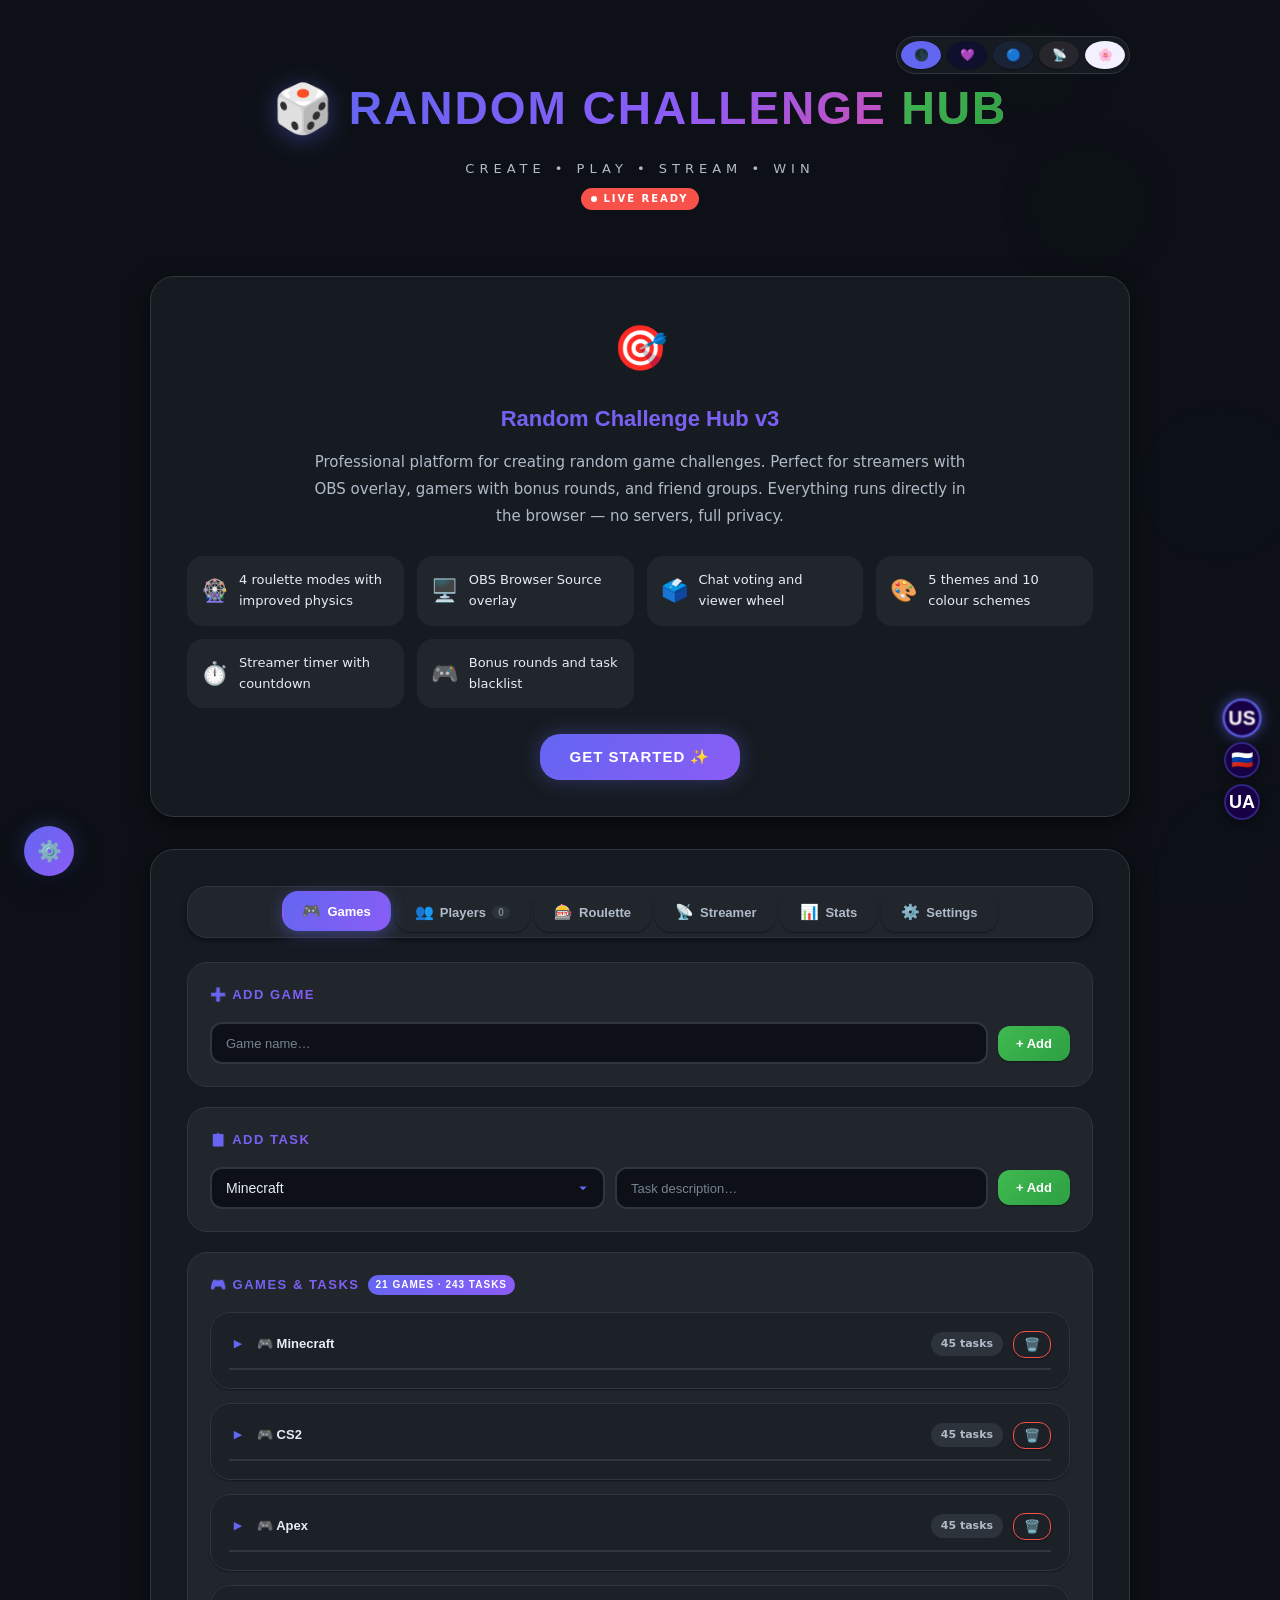
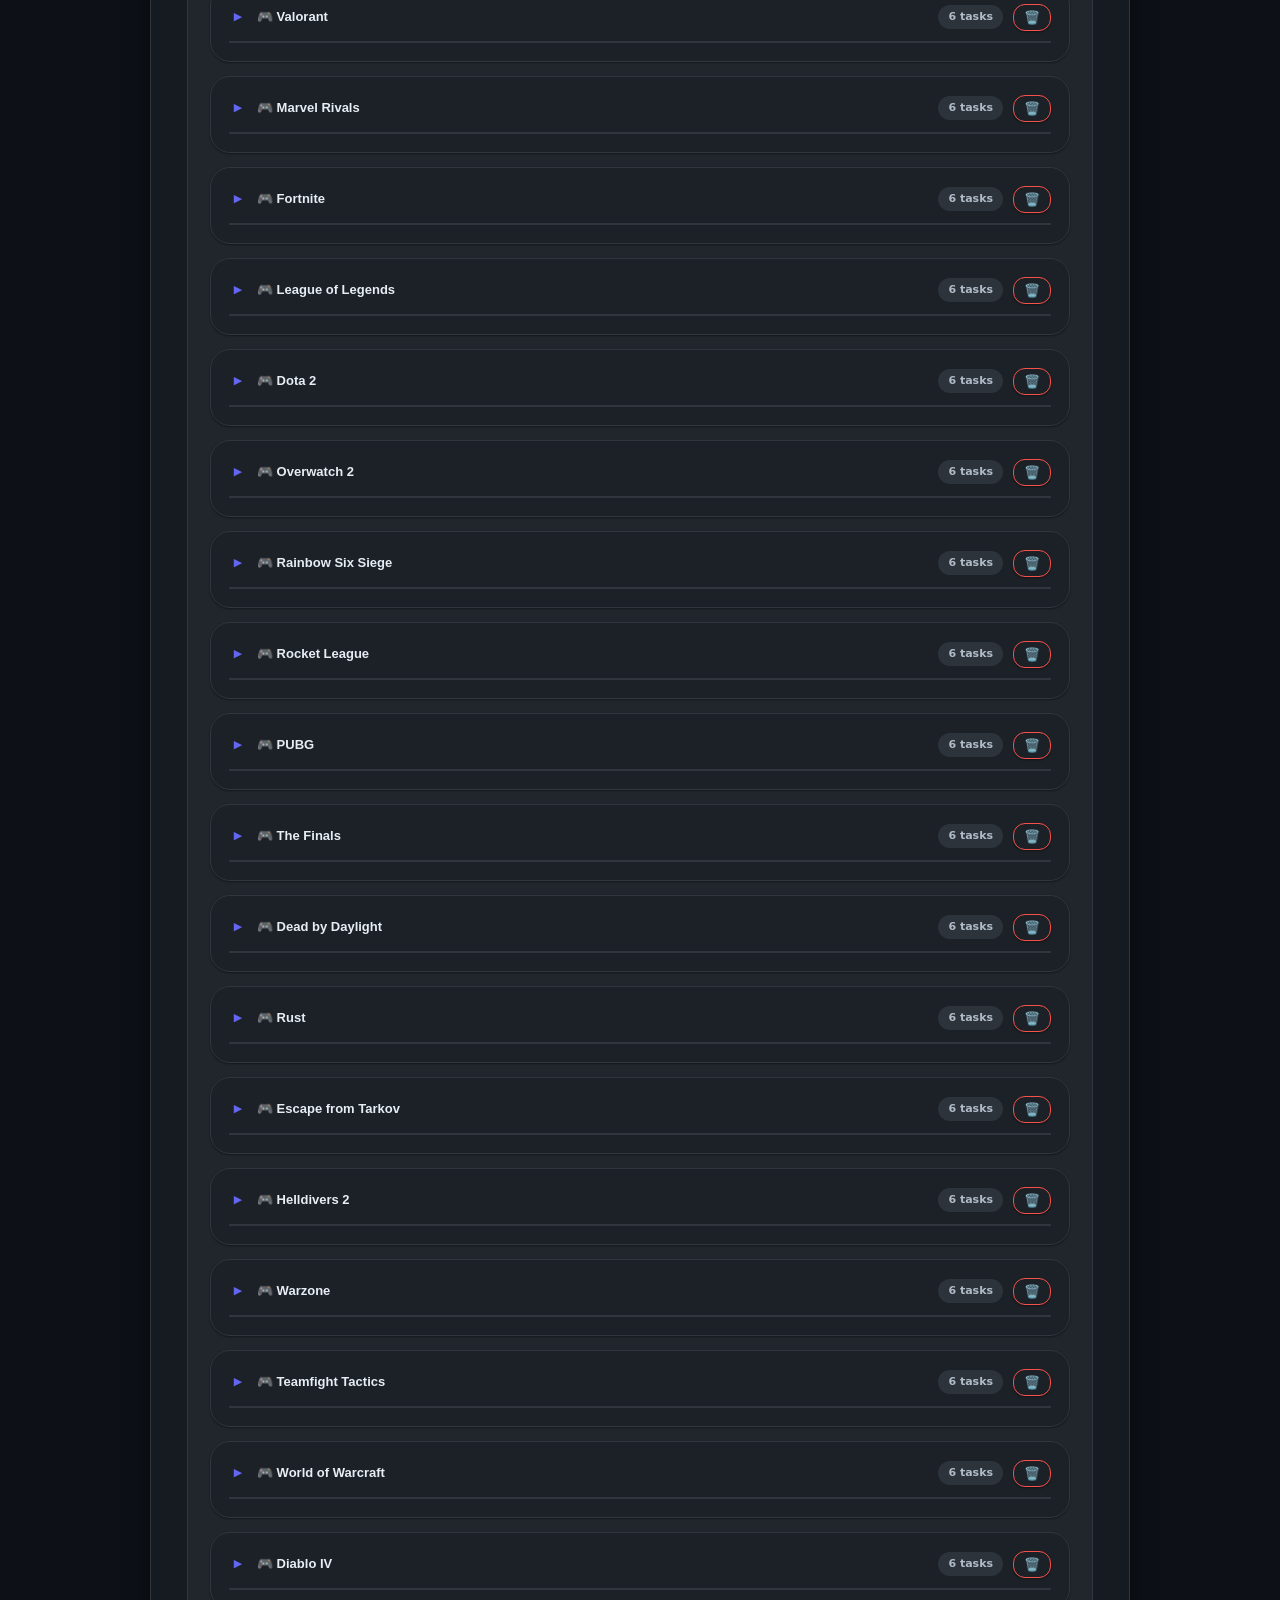
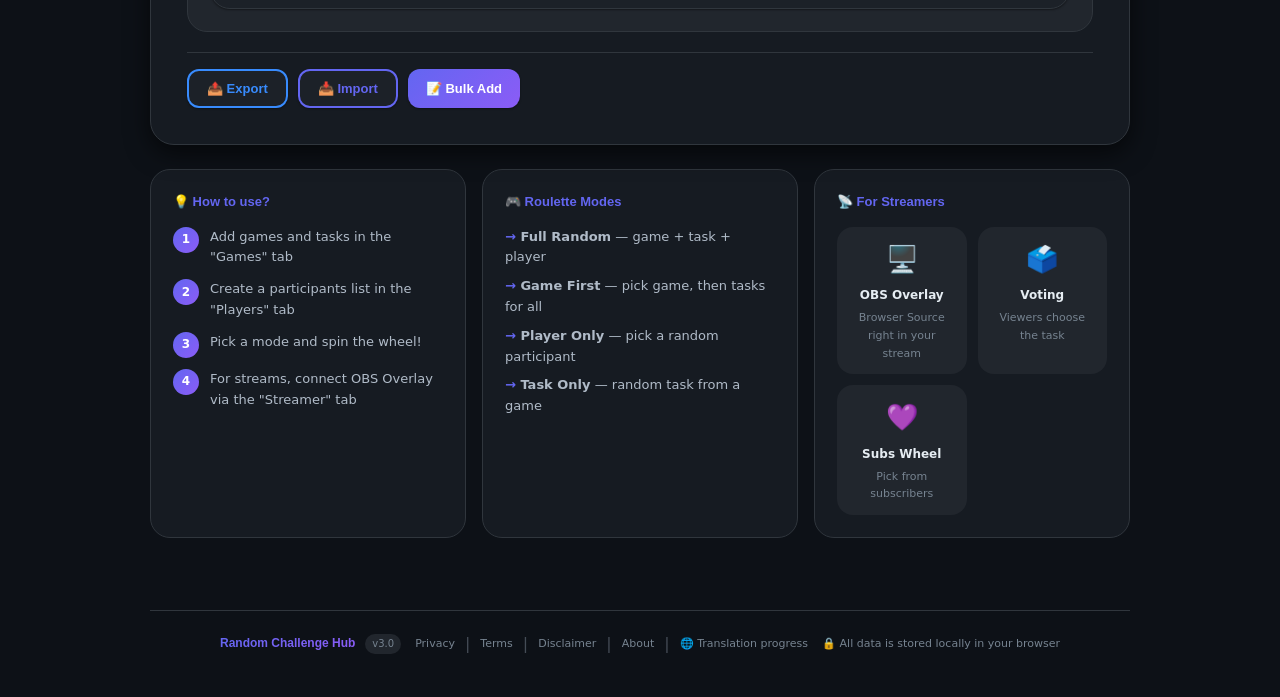
==== index.html @ c86c51c7 "Update index.html" ====
<!DOCTYPE html>
<html lang="ru" data-theme="dark" dir="ltr">
<head>
    <meta charset="UTF-8">
    <meta name="viewport" content="width=device-width, initial-scale=1.0, maximum-scale=1.0, user-scalable=no">
    <meta http-equiv="X-UA-Compatible" content="IE=edge">

    <!-- Content Security Policy: блокирует инлайн-скрипты из сторонних источников,
         разрешает только 'self' и Twitch WebSocket. Inline-скрипты в этом файле
         допускаются через 'unsafe-inline' т.к. страница полностью локальная
         (file:// или localhost) — без сервера нельзя использовать nonce/hash. -->
    <meta http-equiv="Content-Security-Policy"
          content="default-src 'self';
                   script-src 'self' 'unsafe-inline';
                   style-src 'self' 'unsafe-inline' https://fonts.googleapis.com;
                   font-src 'self' https://fonts.gstatic.com;
                   connect-src 'self' wss://irc-ws.chat.twitch.tv;
                   img-src 'self' data:;
                   object-src 'none';
                   base-uri 'self';">

<title data-i18n-meta="title">Random Challenge Hub v3 | Random Challenge Roulette for Streamers & Gamers</title>
<meta name="description" data-i18n-meta="description" content="Random Challenge Hub — free interactive challenge roulette for streamers, gamers and groups. OBS overlay, Twitch chat voting, 4 roulette modes, 5 themes, 10 color schemes. Works directly in your browser without installation.">
<meta name="keywords" data-i18n-meta="keywords" content="challenge roulette, streamer tools, OBS overlay, game challenges, random selection, Twitch roulette, random challenge, gaming tasks, stream tools, browser source OBS, challenge wheel">
<meta name="author" content="Random Challenge Hub">
<meta name="robots" content="index, follow, max-snippet:-1, max-image-preview:large, max-video-preview:-1">
<meta name="theme-color" content="#6366f1">
<meta name="color-scheme" content="dark light">
<meta name="language" data-i18n-meta="language" content="English">
<meta name="revisit-after" content="7 days">
<meta name="rating" content="general">
<meta name="category" content="Gaming, Entertainment, Streaming Tools">

<!-- Open Graph -->
<meta property="og:title" data-i18n-meta="og:title" content="Random Challenge Hub v3 | Challenge Roulette for Streamers">
<meta property="og:description" data-i18n-meta="og:description" content="Free interactive challenge roulette with OBS overlay, Twitch chat voting, 4 modes, 5 themes and browser-based tools. No installation required.">
<meta property="og:type" content="website">
<meta property="og:url" content="https://random-challenge-hub.vercel.app">
<meta property="og:locale" data-i18n-meta="locale" content="en_US">
<meta property="og:site_name" content="Random Challenge Hub">
<meta property="og:image" content="https://random-challenge-hub.vercel.app/favicon/favicon.png">
<meta property="og:image:alt" data-i18n-meta="og:image_alt" content="Random Challenge Hub — challenge roulette for streamers">
<meta property="og:image:width" content="512">
<meta property="og:image:height" content="512">

<!-- Twitter Card -->
<meta name="twitter:card" content="summary_large_image">
<meta name="twitter:title" data-i18n-meta="twitter:title" content="Random Challenge Hub v3 | Streamer Challenge Roulette">
<meta name="twitter:description" data-i18n-meta="twitter:description" content="Free interactive challenge roulette with OBS overlay for streamers and gamers.">
<meta name="twitter:image" content="https://random-challenge-hub.vercel.app/favicon/favicon.png">
<meta name="twitter:image:alt" data-i18n-meta="twitter:image_alt" content="Random Challenge Hub logo">

<!-- PWA / Mobile -->
<meta name="application-name" content="Random Challenge Hub">
<meta name="apple-mobile-web-app-capable" content="yes">
<meta name="apple-mobile-web-app-status-bar-style" content="black-translucent">
<meta name="apple-mobile-web-app-title" content="Challenge Hub">
<meta name="mobile-web-app-capable" content="yes">
<meta name="msapplication-TileColor" content="#6366f1">
<meta name="msapplication-TileImage" content="favicon/favicon.png">
<meta name="msapplication-config" content="none">

<!-- Favicon for all devices -->
<link rel="icon" type="image/png" sizes="32x32" href="favicon/favicon.png">
<link rel="icon" type="image/png" sizes="16x16" href="favicon/favicon.png">
<link rel="icon" type="image/png" href="favicon/favicon.png">
<link rel="apple-touch-icon" sizes="180x180" href="favicon/favicon.png">
<link rel="mask-icon" href="favicon/favicon.png" color="#6366f1">
<link rel="shortcut icon" href="favicon/favicon.png">
<link rel="manifest" href="site.webmanifest">
<link rel="canonical" href="https://random-challenge-hub.vercel.app">

<link rel="preconnect" href="https://fonts.googleapis.com">
<link rel="preconnect" href="https://fonts.gstatic.com" crossorigin>
<link rel="preload" href="style.css" as="style">
<link rel="preload" href="script.js" as="script">
<link rel="stylesheet" href="style.css">

<!-- i18n: load translation files BEFORE i18n.js -->
<script src="i18n/en.js"></script>
<script src="i18n/ru.js"></script>
<script src="i18n/uk.js"></script>
<!-- Community translations: add <script src="i18n/xx.js"></script> here -->
<script src="i18n/i18n.js"></script>

<script type="application/ld+json">
{
    "@context": "https://schema.org",
    "@type": "WebApplication",
    "name": "Random Challenge Hub",
    "alternateName": "RCH",
    "description": "Free interactive challenge roulette with OBS overlay for streamers and gamers. Twitch chat voting, 4 roulette modes, 5 themes and browser-based tools.",
    "url": "https://random-challenge-hub.vercel.app",
    "applicationCategory": "EntertainmentApplication",
    "applicationSubCategory": "GameApplication",
    "operatingSystem": "Any",
    "inLanguage": "en",
    "isAccessibleForFree": true,
    "offers": {
        "@type": "Offer",
        "price": "0",
        "priceCurrency": "USD"
    },
    "featureList": [
        "4 roulette modes",
        "OBS Browser Source overlay",
        "Twitch chat voting",
        "5 themes",
        "10 color schemes",
        "Streamer timer",
        "Data export and import"
    ],
    "screenshot": "https://random-challenge-hub.vercel.app/favicon/favicon.png",
    "softwareVersion": "3.0",
    "datePublished": "2026-07-29",
    "author": {
        "@type": "Organization",
        "name": "Random Challenge Hub"
    }
}
</script>
</head>

<body>
    <!-- Декоративный фон -->
    <div class="background-decoration" id="bgDecoration"></div>

    <div class="container">

        <!-- HEADER -->
        <header class="app-header">
            <div class="header-top-bar">
                <div class="theme-switcher" id="themeSwitcher">
                    <button class="theme-btn active" data-theme="dark"     title="Тёмная"   onclick="applyTheme('dark')">🌑</button>
                    <button class="theme-btn"        data-theme="neon"     title="Неон"     onclick="applyTheme('neon')">💜</button>
                    <button class="theme-btn"        data-theme="cyber"    title="Кибер"    onclick="applyTheme('cyber')">🔵</button>
                    <button class="theme-btn"        data-theme="streamer" title="Стример"  onclick="applyTheme('streamer')">📡</button>
                    <button class="theme-btn"        data-theme="pastel"   title="Пастель"  onclick="applyTheme('pastel')">🌸</button>
                </div>
            </div>
            <div class="logo-container">
                <span class="logo-icon">🎲</span>
                <h1 data-i18n-html="header.title">RANDOM CHALLENGE <span>HUB</span></h1>
            </div>
            <p class="tagline" data-i18n="header.tagline">Создавай • Играй • Стримь • Побеждай</p>
            <div>
                <span class="live-badge"><span class="live-dot"></span> <span data-i18n="header.live_badge">LIVE READY</span></span>
            </div>
        </header>

        <!-- О ПРОЕКТЕ -->
        <div class="about-project" id="aboutProject">
            <div class="about-card">
                <span class="about-icon">🎯</span>
                <h2 data-i18n="about.title">Random Challenge Hub v3</h2>
                <p class="about-description" data-i18n="about.description">
                    Профессиональная платформа для создания случайных игровых заданий и челленджей.
                    Идеально для стримеров с OBS overlay, геймеров с бонус-раундами и компаний друзей.
                    Всё работает прямо в браузере — никаких серверов, полная конфиденциальность.
                </p>
                <div class="features-grid">
                    <div class="feature-item"><span class="feature-icon">🎡</span><span class="feature-text" data-i18n="feat.roulette_modes">4 режима рулетки с улучшенной физикой</span></div>
                    <div class="feature-item"><span class="feature-icon">🖥️</span><span class="feature-text" data-i18n="feat.obs_overlay">OBS Browser Source overlay</span></div>
                    <div class="feature-item"><span class="feature-icon">🗳️</span><span class="feature-text" data-i18n="feat.chat_vote">Голосование чатом и колесо зрителей</span></div>
                    <div class="feature-item"><span class="feature-icon">🎨</span><span class="feature-text" data-i18n="feat.themes">5 тем и 10 цветовых схем</span></div>
                    <div class="feature-item"><span class="feature-icon">⏱️</span><span class="feature-text" data-i18n="feat.timer">Таймер стримера с обратным отсчётом</span></div>
                    <div class="feature-item"><span class="feature-icon">🎮</span><span class="feature-text" data-i18n="feat.bonus">Бонус-раунды и чёрный список заданий</span></div>
                </div>
                <button onclick="scrollToTabs()" class="cyber-btn start-exploring" data-i18n="about.start_btn">
                    НАЧАТЬ ИСПОЛЬЗОВАТЬ ✨
                </button>
            </div>
        </div>

        <!-- ГЛАВНАЯ ПАНЕЛЬ С ВКЛАДКАМИ -->
        <div class="panel" id="mainPanel">
            <div class="loading-screen">
                <div class="loading-spinner"></div>
                <p class="loading-text" data-i18n="common.loading">Загрузка инструментов...</p>
            </div>
        </div>

        <!-- ИНФОРМАЦИОННЫЕ КАРТОЧКИ -->
        <div class="info-section" id="infoSection">
            <div class="info-card">
                <h3 data-i18n="info.how_title">💡 Как использовать?</h3>
                <div class="steps-list">
                    <div class="step"><span class="step-number">1</span><p data-i18n="info.step1">Добавьте игры и задания для них во вкладке «Игры»</p></div>
                    <div class="step"><span class="step-number">2</span><p data-i18n="info.step2">Создайте список участников во вкладке «Игроки»</p></div>
                    <div class="step"><span class="step-number">3</span><p data-i18n="info.step3">Выберите режим и запустите рулетку!</p></div>
                    <div class="step"><span class="step-number">4</span><p data-i18n="info.step4">Для стримов подключите OBS Overlay через вкладку «Стример»</p></div>
                </div>
            </div>

            <div class="info-card">
                <h3 data-i18n="info.modes_title">🎮 Режимы рулетки</h3>
                <ul class="goals-list">
                    <li data-i18n-html="info.mode_full"><strong>Полный рандом</strong> — игра + задание + игрок</li>
                    <li data-i18n-html="info.mode_game_first"><strong>Сначала игра</strong> — выбор игры, затем задания для всех</li>
                    <li data-i18n-html="info.mode_player_only"><strong>Только игрок</strong> — выбор случайного участника</li>
                    <li data-i18n-html="info.mode_task_only"><strong>Только задание</strong> — случайное задание из игры</li>
                </ul>
            </div>

            <div class="info-card">
                <h3 data-i18n="info.streamer_title">📡 Для стримеров</h3>
                <div class="audience-grid">
                    <div class="audience-item">
                        <span class="audience-icon">🖥️</span>
                        <strong data-i18n="info.obs_label">OBS Overlay</strong>
                        <p data-i18n="info.obs_desc">Browser Source прямо в стрим</p>
                    </div>
                    <div class="audience-item">
                        <span class="audience-icon">🗳️</span>
                        <strong data-i18n="info.vote_label">Голосование</strong>
                        <p data-i18n="info.vote_desc">Зрители выбирают задание</p>
                    </div>
                    <div class="audience-item">
                        <span class="audience-icon">💜</span>
                        <strong data-i18n="info.subs_label">Колесо сабов</strong>
                        <p data-i18n="info.subs_desc">Выбор из подписчиков</p>
                    </div>
                </div>
            </div>
        </div>
    </div>

    <!-- УВЕДОМЛЕНИЯ -->
    <div class="notifications-container" id="notifications"></div>

    <!-- МОДАЛЬНОЕ ОКНО -->
    <div class="modal hidden" id="confirmModal">
        <div class="modal-content">
            <h3 id="modalTitle" data-i18n="modal.confirm_default">Подтверждение</h3>
            <p id="modalMessage" data-i18n="modal.are_you_sure">Вы уверены?</p>
            <div class="modal-actions">
                <button class="cyber-btn cancel-btn" onclick="closeModal()" data-i18n="common.cancel">ОТМЕНА</button>
                <button class="cyber-btn confirm-btn" id="modalConfirm" data-i18n="common.confirm">ПОДТВЕРДИТЬ</button>
            </div>
        </div>
    </div>

    <!-- Popup результата рулетки — в body, поверх всего -->
    <div id="wheelResultPopup" class="wheel-result-popup hidden">
        <div class="popup-content">
            <div class="popup-game"></div>
            <div class="popup-player"></div>
            <div class="popup-task"></div>
        </div>
    </div>

    <!-- FOOTER -->
    <footer class="app-footer">
        <div class="footer-content">
            <div class="footer-section">
                <span class="footer-brand">Random Challenge Hub</span>
                <span class="footer-version">v3.0</span>
            </div>
            <div class="footer-section">
                <a href="legal/privacy_policy.html" data-i18n="footer.privacy">Конфиденциальность</a>
                <span class="footer-divider">|</span>
                <a href="legal/terms_of_service.html" data-i18n="footer.terms">Условия</a>
                <span class="footer-divider">|</span>
                <a href="legal/disclaimer.html" data-i18n="footer.disclaimer">Дисклеймер</a>
                <span class="footer-divider">|</span>
                <a href="legal/about.html" data-i18n="footer.about">О проекте</a>
                <span class="footer-divider">|</span>
                <a href="i18n/progress.html" data-i18n="footer.lang_progress">🌐 Прогресс переводов</a>
            </div>
            <div class="footer-section">
                <span class="footer-text" data-i18n="footer.local_storage">🔒 Все данные хранятся локально в браузере</span>
            </div>
        </div>
    </footer>

    <script src="script.js"></script>

    <script>
        // Re-render active tab when language changes
        window.addEventListener('rch:langchange', function () {
            window.__rchLangHandled = true;
            // Re-build tab navigation so button labels update immediately,
            // then restore the previously active tab
            if (typeof createTabs === 'function' && typeof currentTab !== 'undefined') {
                createTabs(currentTab);
            } else if (typeof switchTab === 'function' && typeof currentTab !== 'undefined') {
                switchTab(currentTab);
            }
            // Re-apply theme button titles
            if (typeof currentTheme !== 'undefined') {
                document.querySelectorAll('.theme-btn').forEach(function (b) {
                    var key = 'settings.theme_' + b.dataset.theme;
                    if (typeof t === 'function') b.title = t(key);
                });
            }
        });
        // Декоративный фон
        (function createBg() {
            const c = document.getElementById('bgDecoration');
            if (!c) return;
            const shapes = ['circle','square','triangle'];
            const cols   = ['#6366f1','#8b5cf6','#10b981','#f59e0b','#3b82f6','#ec4899'];
            for (let i = 0; i < 28; i++) {
                const s = document.createElement('div');
                s.className = `bg-shape bg-shape-${shapes[i % shapes.length]}`;
                const sz  = Math.random() * 50 + 20;
                const dur = Math.random() * 22 + 14;
                const del = Math.random() * 6;
                const op  = Math.random() * 0.08 + 0.02;
                s.style.cssText = `width:${sz}px;height:${sz}px;left:${Math.random()*100}%;top:${Math.random()*100}%;background:${cols[i%cols.length]};opacity:${op};animation-duration:${dur}s;animation-delay:-${del}s`;
                c.appendChild(s);
            }
        })();

        // Применить сохранённую тему сразу при загрузке
        (function applyStoredTheme() {
            const t = localStorage.getItem('appTheme') || 'dark';
            document.documentElement.setAttribute('data-theme', t);
            // Кнопки темы отметятся после init()
        })();
    </script>

    <!-- Скрипт блокировки мобильных устройств -->
    <script>
        (function () {
            function isMobileDevice() {
                const ua = navigator.userAgent || navigator.vendor || window.opera;
                const mobileRe = /Android|webOS|iPhone|iPad|iPod|BlackBerry|IEMobile|Opera Mini|Mobile|mobile|CriOS/i;
                const hasTouch = ('ontouchstart' in window) || navigator.maxTouchPoints > 0 || navigator.msMaxTouchPoints > 0;
                const isSmall  = window.innerWidth <= 768;
                return (mobileRe.test(ua) && hasTouch) || (hasTouch && isSmall);
            }

            function addStyles() {
                const s = document.createElement('style');
                s.textContent = `
                    *{margin:0;padding:0;box-sizing:border-box}
                    body{font-family:'Inter',system-ui,sans-serif;background:linear-gradient(135deg,#0f172a 0%,#1e293b 50%,#0f172a 100%);min-height:100vh;display:flex;align-items:center;justify-content:center;padding:20px;overflow-x:hidden}
                    #mbs{position:relative;z-index:10;width:100%;max-width:480px}
                    .mbw{background:rgba(30,41,59,0.92);backdrop-filter:blur(20px);border:2px solid rgba(99,102,241,0.3);border-radius:24px;padding:36px 24px;text-align:center;box-shadow:0 25px 50px rgba(0,0,0,0.45),0 0 40px rgba(99,102,241,0.1);animation:mbFade .6s ease}
                    @keyframes mbFade{from{opacity:0;transform:translateY(28px)}to{opacity:1;transform:translateY(0)}}
                    .mb-ico{font-size:60px;margin-bottom:14px;display:block;animation:mbFloat 3s ease-in-out infinite}
                    @keyframes mbFloat{0%,100%{transform:translateY(0)}50%{transform:translateY(-9px)}}
                    .mb-title{font-size:22px;font-weight:900;background:linear-gradient(135deg,#6366f1,#8b5cf6);-webkit-background-clip:text;-webkit-text-fill-color:transparent;background-clip:text;letter-spacing:2px;margin-bottom:6px}
                    .mb-div{width:56px;height:3px;background:linear-gradient(90deg,#6366f1,#8b5cf6);margin:14px auto;border-radius:2px}
                    .mb-sub{font-size:17px;font-weight:700;color:#f1f5f9;margin-bottom:14px}
                    .mb-desc{font-size:13px;color:#94a3b8;line-height:1.65;margin-bottom:22px}
                    .mb-desc strong{color:#cbd5e1}
                    .mb-box{text-align:left;margin-bottom:22px;padding:18px;background:rgba(99,102,241,0.06);border:1px solid rgba(99,102,241,0.2);border-radius:14px}
                    .mb-box h3{font-size:11px;font-weight:600;color:#818cf8;margin-bottom:14px;text-align:center;text-transform:uppercase;letter-spacing:2px}
                    .mb-box ul{list-style:none;display:flex;flex-direction:column;gap:10px}
                    .mb-box li{display:flex;align-items:flex-start;gap:10px;font-size:12px;color:#cbd5e1;line-height:1.5}
                    .ri{font-size:16px;flex-shrink:0;margin-top:1px}
                    .mb-alt h3{font-size:13px;font-weight:600;color:#f1f5f9;margin-bottom:12px}
                    .alt-grid{display:grid;grid-template-columns:repeat(3,1fr);gap:8px;margin-bottom:20px}
                    .alt-card{padding:14px 6px;background:rgba(255,255,255,0.03);border:1px solid rgba(255,255,255,0.07);border-radius:11px;text-align:center}
                    .alt-card span{font-size:22px;display:block;margin-bottom:6px}
                    .alt-card p{font-size:10px;color:#94a3b8;line-height:1.4}
                    .mb-foot{padding-top:14px;border-top:1px solid rgba(255,255,255,0.08)}
                    .mb-ver{font-size:10px;color:#64748b;margin-bottom:3px}
                    .mb-copy{font-size:9px;color:#475569}
                    .bgp{position:fixed;border-radius:50%;pointer-events:none;animation:bgpAnim linear infinite}
                    @keyframes bgpAnim{0%{transform:translateY(0) scale(1);opacity:0}10%{opacity:.55}90%{opacity:.55}100%{transform:translateY(-100vh) scale(0);opacity:0}}
                    @media(max-width:360px){.mbw{padding:22px 14px}.mb-title{font-size:18px}.mb-ico{font-size:46px}.alt-grid{grid-template-columns:1fr}}
                `;
                document.head.appendChild(s);
            }

            function createParticles() {
                const cols = ['#6366f1','#8b5cf6','#10b981','#f59e0b','#3b82f6'];
                for (let i = 0; i < 38; i++) {
                    const p = document.createElement('div');
                    p.className = 'bgp';
                    const sz = Math.random()*4+2, c = cols[i%cols.length];
                    p.style.cssText = `width:${sz}px;height:${sz}px;left:${Math.random()*100}%;top:${Math.random()*100}%;background:${c};animation-duration:${Math.random()*14+9}s;animation-delay:${Math.random()*8}s;box-shadow:0 0 ${sz*2}px ${c}`;
                    document.body.appendChild(p);
                }
            }

            // Translate helper: use i18n engine if loaded, otherwise inline fallbacks
            var MB_FALLBACK = {
                'mobile.title':          'RANDOM CHALLENGE HUB',
                'mobile.subtitle':       'Desktop Required',
                'mobile.why_title':      'WHY DESKTOP?',
                'mobile.why_1':          'Canvas wheel requires a large screen',
                'mobile.why_2':          'OBS overlay needs multiple windows',
                'mobile.why_3':          'Settings panel requires a keyboard',
                'mobile.why_4':          'Twitch IRC chat works best on desktop',
                'mobile.alt_title':      'What to do?',
                'mobile.alt_pc':         'Open on PC',
                'mobile.alt_pc_desc':    'Chrome, Firefox, Edge',
                'mobile.alt_tablet':     'Use a Tablet',
                'mobile.alt_tablet_desc':'Landscape mode',
                'mobile.alt_share':      'Share Link',
                'mobile.alt_share_desc': 'Send to desktop',
                'mobile.url_label':      'Site address:',
                'mobile.copy_link':      '📋 Copy Link',
                'mobile.link_copied':    '✅ Link copied!',
            };
            function mbt(key) {
                if (typeof window.t === 'function') return window.t(key);
                return MB_FALLBACK[key] || key;
            }

            function buildLangSwitcher() {
                if (typeof window.RCH_I18N === 'undefined') return '';
                var langs = window.RCH_I18N.languages();
                if (langs.length < 2) return '';
                var btns = langs.map(function(code) {
                    var meta = window.RCH_I18N.meta(code);
                    var active = code === window.RCH_I18N.current ? ' mb-lang-active' : '';
                    return '<button class="mb-lang-btn' + active + '" onclick="window._mbSetLang(\'' + code + '\')" title="' + (meta ? (meta.nameNative || meta.name) : code) + '">' + (meta ? (meta.flag || code.toUpperCase()) : code.toUpperCase()) + '</button>';
                }).join('');
                return '<div class="mb-lang-sw">' + btns + '</div>';
            }

            function renderBlock() {
                var pageUrl = location.href;
                var wrap = document.getElementById('mbs');
                if (!wrap) return;
                wrap.innerHTML = `
                    <div class="mbw">
                        ${buildLangSwitcher()}
                        <span class="mb-ico">🖥️</span>
                        <div class="mb-title">${mbt('mobile.title')}</div>
                        <div class="mb-div"></div>
                        <div class="mb-sub">${mbt('mobile.subtitle')}</div>
                        <div class="mb-box">
                            <h3>${mbt('mobile.why_title')}</h3>
                            <ul>
                                <li><span class="ri">🎮</span><span>${mbt('mobile.why_1')}</span></li>
                                <li><span class="ri">🖥️</span><span>${mbt('mobile.why_2')}</span></li>
                                <li><span class="ri">🎰</span><span>${mbt('mobile.why_3')}</span></li>
                                <li><span class="ri">⚡</span><span>${mbt('mobile.why_4')}</span></li>
                            </ul>
                        </div>
                        <div class="mb-alt">
                            <h3>${mbt('mobile.alt_title')}</h3>
                            <div class="alt-grid">
                                <div class="alt-card"><span>💻</span><p>${mbt('mobile.alt_pc')}</p><small>${mbt('mobile.alt_pc_desc')}</small></div>
                                <div class="alt-card"><span>📱</span><p>${mbt('mobile.alt_tablet')}</p><small>${mbt('mobile.alt_tablet_desc')}</small></div>
                                <div class="alt-card"><span>🔗</span><p>${mbt('mobile.alt_share')}</p><small>${mbt('mobile.alt_share_desc')}</small></div>
                            </div>
                        </div>
                        <div class="mb-url">
                            <div class="mb-url-label">${mbt('mobile.url_label')}</div>
                            <div class="mb-url-row">
                                <span class="mb-url-text">${pageUrl}</span>
                                <button class="mb-copy-btn" onclick="window._mbCopyLink(this)">${mbt('mobile.copy_link')}</button>
                            </div>
                        </div>
                        <div class="mb-foot">
                            <p class="mb-ver">Random Challenge Hub v3.0</p>
                            <p class="mb-copy">© 2026 Random Challenge Hub</p>
                        </div>
                    </div>`;
            }

            window._mbSetLang = function(code) {
                if (typeof window.RCH_I18N !== 'undefined') {
                    window.RCH_I18N.set(code);
                    renderBlock();
                }
            };

            window._mbCopyLink = function(btn) {
                navigator.clipboard.writeText(location.href).then(function() {
                    btn.textContent = mbt('mobile.link_copied');
                    setTimeout(function() { btn.textContent = mbt('mobile.copy_link'); }, 2000);
                }).catch(function() {
                    btn.select && btn.select();
                });
            };

            function showBlock() {
                document.body.innerHTML = '';
                addStyles();
                // Inject extra styles for new elements
                var s2 = document.createElement('style');
                s2.textContent = `
                    .mb-lang-sw{display:flex;gap:8px;justify-content:center;margin-bottom:18px}
                    .mb-lang-btn{width:34px;height:34px;border-radius:50%;border:2px solid rgba(99,102,241,0.35);background:rgba(15,23,42,0.7);color:#fff;cursor:pointer;font-size:17px;display:flex;align-items:center;justify-content:center;transition:transform .2s,border-color .2s}
                    .mb-lang-btn:hover{transform:scale(1.15);border-color:rgba(99,102,241,0.8)}
                    .mb-lang-active{border-color:#6366f1;box-shadow:0 0 10px rgba(99,102,241,0.5);transform:scale(1.08)}
                    .mb-url{margin-bottom:18px;padding:14px;background:rgba(99,102,241,0.06);border:1px solid rgba(99,102,241,0.2);border-radius:12px}
                    .mb-url-label{font-size:10px;color:#818cf8;text-transform:uppercase;letter-spacing:1.5px;margin-bottom:8px}
                    .mb-url-row{display:flex;align-items:center;gap:8px;flex-wrap:wrap}
                    .mb-url-text{font-size:11px;color:#94a3b8;word-break:break-all;flex:1}
                    .mb-copy-btn{padding:6px 12px;background:rgba(99,102,241,0.2);border:1px solid rgba(99,102,241,0.4);border-radius:8px;color:#a5b4fc;font-size:11px;cursor:pointer;white-space:nowrap;transition:background .2s}
                    .mb-copy-btn:hover{background:rgba(99,102,241,0.35)}
                    .alt-card small{font-size:9px;color:#64748b;display:block;margin-top:3px;line-height:1.3}
                `;
                document.head.appendChild(s2);
                const wrap = document.createElement('div');
                wrap.id = 'mbs';
                document.body.appendChild(wrap);
                renderBlock();
                createParticles();
            }

            if (isMobileDevice()) {
                if (document.readyState === 'loading') {
                    document.addEventListener('DOMContentLoaded', showBlock);
                } else {
                    showBlock();
                }
            }
        })();
    </script>
</body>
</html>
---- style.css ----
@import url('https://fonts.googleapis.com/css2?family=Orbitron:wght@400;700;900&family=Inter:wght@300;400;500;600;700&family=JetBrains+Mono:wght@400;700&display=swap');

/* ============================================================
   RANDOM CHALLENGE HUB — MASTER STYLESHEET v3.0
   Themes: dark | neon | cyber | streamer | pastel
   ============================================================ */

/* ── THEME VARIABLES ── */
:root,
[data-theme="dark"] {
    --bg-primary:        #0d1117;
    --bg-secondary:      #161b22;
    --bg-tertiary:       #21262d;
    --bg-card:           #1c2128;
    --bg-hover:          #2d333b;
    --bg-input:          #0d1117;

    --text-primary:      #e6edf3;
    --text-secondary:    #b0bbc8;   /* было #8b949e — поднято для читаемости */
    --text-muted:        #768390;   /* было #484f58 — почти невидимый, исправлено */
    --text-inverse:      #0d1117;

    --border-light:      #30363d;
    --border-medium:     #444c56;
    --border-focus:      #6366f1;

    --accent-primary:    #6366f1;
    --accent-primary-l:  #818cf8;
    --accent-primary-d:  #4f46e5;
    --accent-secondary:  #8b5cf6;
    --accent-success:    #3fb950;
    --accent-warning:    #d29922;
    --accent-danger:     #f85149;
    --accent-info:       #388bfd;
    --accent-pink:       #ec4899;
    --accent-cyan:       #39d4d9;
    --accent-orange:     #f0883e;

    --gradient-primary:    linear-gradient(135deg, #6366f1 0%, #8b5cf6 100%);
    --gradient-success:    linear-gradient(135deg, #3fb950 0%, #2ea043 100%);
    --gradient-danger:     linear-gradient(135deg, #f85149 0%, #da3633 100%);
    --gradient-warning:    linear-gradient(135deg, #d29922 0%, #bb8009 100%);
    --gradient-hero:       linear-gradient(135deg, #6366f1 0%, #8b5cf6 50%, #ec4899 100%);
    --gradient-neon:       linear-gradient(135deg, #00ffff 0%, #ff00ff 100%);
    --gradient-gold:       linear-gradient(135deg, #ffd700 0%, #ff8c00 100%);
    --gradient-cyber:      linear-gradient(135deg, #00f5ff 0%, #7b2ff7 100%);

    --shadow-xs:   0 1px 2px rgba(0,0,0,0.4);
    --shadow-sm:   0 2px 6px rgba(0,0,0,0.5);
    --shadow-md:   0 4px 14px rgba(0,0,0,0.5);
    --shadow-lg:   0 8px 24px rgba(0,0,0,0.6);
    --shadow-xl:   0 16px 40px rgba(0,0,0,0.7);
    --shadow-glow: 0 0 20px rgba(99,102,241,0.35);
    --shadow-glow-lg: 0 0 40px rgba(99,102,241,0.55);
    --shadow-success: 0 0 20px rgba(63,185,80,0.4);
    --shadow-danger:  0 0 20px rgba(248,81,73,0.4);
    --shadow-neon:    0 0 30px rgba(0,255,255,0.5);

    --radius-xs: 4px; --radius-sm: 8px; --radius-md: 12px;
    --radius-lg: 16px; --radius-xl: 20px; --radius-2xl: 24px; --radius-full: 9999px;

    --transition-fast:   all 0.15s cubic-bezier(0.4,0,0.2,1);
    --transition-smooth: all 0.3s cubic-bezier(0.4,0,0.2,1);
    --transition-bounce: all 0.4s cubic-bezier(0.175,0.885,0.32,1.275);
    --transition-spring: all 0.5s cubic-bezier(0.34,1.56,0.64,1);

    --wheel-border:     #6366f1;
    --wheel-center:     #161b22;
    --wheel-pin:        #e6edf3;
    --pointer-color:    #f85149;

    --font-mono: 'JetBrains Mono', 'Fira Code', monospace;
}

[data-theme="neon"] {
    --bg-primary:     #050510;
    --bg-secondary:   #0a0a20;
    --bg-tertiary:    #0f0f2e;
    --bg-card:        #0c0c25;
    --bg-hover:       #15153a;
    --bg-input:       #050510;

    --text-primary:   #e0f7ff;
    --text-secondary: #a0d4e8;
    --text-muted:     #406070;

    --border-light:   #1a1a4e;
    --border-medium:  #2a2a70;
    --border-focus:   #00ffff;

    --accent-primary:   #00ffff;
    --accent-primary-l: #66ffff;
    --accent-primary-d: #00cccc;
    --accent-secondary: #ff00ff;
    --accent-success:   #00ff88;
    --accent-warning:   #ffaa00;
    --accent-danger:    #ff3366;
    --accent-info:      #0088ff;
    --accent-pink:      #ff00ff;
    --accent-cyan:      #00ffff;
    --accent-orange:    #ff6600;

    --gradient-primary:  linear-gradient(135deg, #00ffff 0%, #ff00ff 100%);
    --gradient-hero:     linear-gradient(135deg, #00ffff 0%, #7700ff 50%, #ff00ff 100%);
    --gradient-success:  linear-gradient(135deg, #00ff88 0%, #00cc66 100%);
    --gradient-danger:   linear-gradient(135deg, #ff3366 0%, #cc0044 100%);

    --shadow-glow:    0 0 25px rgba(0,255,255,0.5);
    --shadow-glow-lg: 0 0 50px rgba(0,255,255,0.7);
    --shadow-success: 0 0 25px rgba(0,255,136,0.5);
    --shadow-danger:  0 0 25px rgba(255,51,102,0.5);
    --shadow-neon:    0 0 40px rgba(0,255,255,0.8), 0 0 80px rgba(255,0,255,0.4);

    --wheel-border:   #00ffff;
    --wheel-center:   #050510;
    --wheel-pin:      #00ffff;
    --pointer-color:  #ff00ff;
}

[data-theme="cyber"] {
    --bg-primary:     #0a0e1a;
    --bg-secondary:   #111827;
    --bg-tertiary:    #1a2236;
    --bg-card:        #131c2e;
    --bg-hover:       #1e2d45;
    --bg-input:       #0a0e1a;

    --text-primary:   #e2e8f5;
    --text-secondary: #8da0c4;
    --text-muted:     #3d5278;

    --border-light:   #1e2d45;
    --border-medium:  #2a3f60;
    --border-focus:   #00d4ff;

    --accent-primary:   #00d4ff;
    --accent-primary-l: #66e8ff;
    --accent-primary-d: #009acc;
    --accent-secondary: #7b2ff7;
    --accent-success:   #00e676;
    --accent-warning:   #ffab40;
    --accent-danger:    #ff5252;
    --accent-info:      #448aff;
    --accent-pink:      #e040fb;
    --accent-cyan:      #00d4ff;
    --accent-orange:    #ff6d00;

    --gradient-primary:  linear-gradient(135deg, #00d4ff 0%, #7b2ff7 100%);
    --gradient-hero:     linear-gradient(135deg, #00d4ff 0%, #7b2ff7 50%, #e040fb 100%);
    --gradient-success:  linear-gradient(135deg, #00e676 0%, #00c853 100%);
    --gradient-danger:   linear-gradient(135deg, #ff5252 0%, #d50000 100%);

    --shadow-glow:    0 0 20px rgba(0,212,255,0.4);
    --shadow-glow-lg: 0 0 45px rgba(0,212,255,0.6);
    --shadow-neon:    0 0 30px rgba(0,212,255,0.6), 0 0 60px rgba(123,47,247,0.3);

    --wheel-border:   #00d4ff;
    --wheel-center:   #0a0e1a;
    --wheel-pin:      #00d4ff;
    --pointer-color:  #e040fb;
}

[data-theme="streamer"] {
    --bg-primary:     #18181b;
    --bg-secondary:   #1f1f23;
    --bg-tertiary:    #26262c;
    --bg-card:        #1f1f23;
    --bg-hover:       #2e2e35;
    --bg-input:       #18181b;

    --text-primary:   #efeff1;
    --text-secondary: #adadb8;
    --text-muted:     #53535f;

    --border-light:   #2e2e35;
    --border-medium:  #3d3d47;
    --border-focus:   #9147ff;

    --accent-primary:   #9147ff;
    --accent-primary-l: #a970ff;
    --accent-primary-d: #772ce8;
    --accent-secondary: #bf94ff;
    --accent-success:   #00e5b3;
    --accent-warning:   #ffb700;
    --accent-danger:    #ff5e5e;
    --accent-info:      #00b5e2;
    --accent-pink:      #ff6ec7;
    --accent-cyan:      #00e5b3;
    --accent-orange:    #ff9800;

    --gradient-primary:  linear-gradient(135deg, #9147ff 0%, #bf94ff 100%);
    --gradient-hero:     linear-gradient(135deg, #9147ff 0%, #bf94ff 100%);
    --gradient-success:  linear-gradient(135deg, #00e5b3 0%, #00c89e 100%);
    --gradient-danger:   linear-gradient(135deg, #ff5e5e 0%, #e53935 100%);

    --shadow-glow:    0 0 20px rgba(145,71,255,0.4);
    --shadow-glow-lg: 0 0 45px rgba(145,71,255,0.6);
    --shadow-neon:    0 0 30px rgba(145,71,255,0.6);

    --wheel-border:   #9147ff;
    --wheel-center:   #18181b;
    --wheel-pin:      #efeff1;
    --pointer-color:  #00e5b3;
}

[data-theme="pastel"] {
    --bg-primary:     #faf5ff;
    --bg-secondary:   #ffffff;
    --bg-tertiary:    #f3f0ff;
    --bg-card:        #ffffff;
    --bg-hover:       #ede9fe;
    --bg-input:       #faf5ff;

    --text-primary:   #1e1b4b;
    --text-secondary: #5b5ea6;
    --text-muted:     #a5b4fc;

    --border-light:   #e0d9f7;
    --border-medium:  #c7bbf3;
    --border-focus:   #8b5cf6;

    --accent-primary:   #8b5cf6;
    --accent-primary-l: #a78bfa;
    --accent-primary-d: #7c3aed;
    --accent-secondary: #ec4899;
    --accent-success:   #10b981;
    --accent-warning:   #f59e0b;
    --accent-danger:    #ef4444;
    --accent-info:      #6366f1;
    --accent-pink:      #ec4899;
    --accent-cyan:      #06b6d4;
    --accent-orange:    #f97316;

    --gradient-primary:  linear-gradient(135deg, #8b5cf6 0%, #ec4899 100%);
    --gradient-hero:     linear-gradient(135deg, #c084fc 0%, #f472b6 50%, #fb923c 100%);
    --gradient-success:  linear-gradient(135deg, #34d399 0%, #10b981 100%);
    --gradient-danger:   linear-gradient(135deg, #f87171 0%, #ef4444 100%);

    --shadow-glow:    0 0 20px rgba(139,92,246,0.25);
    --shadow-glow-lg: 0 0 40px rgba(139,92,246,0.4);
    --shadow-neon:    0 0 25px rgba(139,92,246,0.4);

    --wheel-border:   #8b5cf6;
    --wheel-center:   #faf5ff;
    --wheel-pin:      #1e1b4b;
    --pointer-color:  #ec4899;
    --shadow-sm: 0 1px 3px rgba(100,70,200,0.12), 0 1px 2px rgba(100,70,200,0.08);
    --shadow-md: 0 4px 10px rgba(100,70,200,0.1), 0 2px 4px rgba(100,70,200,0.08);
    --shadow-lg: 0 8px 20px rgba(100,70,200,0.12), 0 4px 6px rgba(100,70,200,0.06);
}

/* ── RESET ── */
*,*::before,*::after { box-sizing: border-box; margin: 0; padding: 0 }
html { scroll-behavior: smooth }

::-webkit-scrollbar { width: 6px; height: 6px }
::-webkit-scrollbar-track { background: transparent }
::-webkit-scrollbar-thumb { background: var(--border-medium); border-radius: 3px }
::-webkit-scrollbar-thumb:hover { background: var(--accent-primary) }

body {
    margin: 0;
    min-height: 100vh;
    background: var(--bg-primary);
    font-family: 'Inter', system-ui, -apple-system, sans-serif;
    color: var(--text-primary);
    display: flex;
    flex-direction: column;
    align-items: center;
    padding: 0 16px 40px;
    position: relative;
    overflow-x: hidden;
    line-height: 1.6;
    -webkit-font-smoothing: antialiased;
    transition: background 0.4s ease, color 0.3s ease;
}

/* ── BACKGROUND DECORATION ── */
.background-decoration {
    position: fixed; top: 0; left: 0; width: 100%; height: 100%;
    pointer-events: none; z-index: 0; overflow: hidden;
}
.bg-shape {
    position: absolute; border-radius: var(--radius-full);
    filter: blur(80px); animation: floatShape linear infinite;
}
@keyframes floatShape {
    0%   { transform: translateY(0)   rotate(0deg)   scale(1)   }
    33%  { transform: translateY(-30px) rotate(120deg) scale(1.1) }
    66%  { transform: translateY(20px)  rotate(240deg) scale(0.9) }
    100% { transform: translateY(0)   rotate(360deg) scale(1)   }
}

/* ── CONTAINER ── */
.container {
    width: 100%; max-width: 980px; margin: 0 auto;
    padding: 20px 0 40px; position: relative; z-index: 1;
}

/* ── HEADER ── */
.app-header {
    text-align: center; margin-bottom: 36px;
    padding: 50px 20px 30px; position: relative;
}
.header-top-bar {
    position: absolute; top: 16px; right: 0;
    display: flex; gap: 8px; align-items: center;
}
.theme-switcher {
    display: flex; gap: 6px; background: var(--bg-secondary);
    border: 1px solid var(--border-light); border-radius: var(--radius-full);
    padding: 4px;
}
.theme-btn {
    width: 28px; height: 28px; border-radius: 50%;
    border: 2px solid transparent; cursor: pointer;
    transition: var(--transition-fast); font-size: 12px;
    display: flex; align-items: center; justify-content: center;
    background: var(--bg-tertiary); color: var(--text-secondary);
}
.theme-btn:hover { transform: scale(1.2); border-color: var(--accent-primary) }
.theme-btn.active { border-color: var(--accent-primary); background: var(--accent-primary); color: #fff }

.logo-container { display: flex; align-items: center; justify-content: center; gap: 16px; margin-bottom: 12px }
.logo-icon { font-size: 48px; animation: logoFloat 3s ease-in-out infinite; filter: drop-shadow(0 4px 12px rgba(99,102,241,0.4)) }
@keyframes logoFloat { 0%,100% { transform: translateY(0) rotate(0deg) } 50% { transform: translateY(-10px) rotate(5deg) } }

h1 {
    font-family: 'Orbitron', sans-serif; font-size: clamp(28px,5.5vw,46px);
    font-weight: 900; letter-spacing: 2px;
    background: var(--gradient-hero);
    -webkit-background-clip: text; -webkit-text-fill-color: transparent; background-clip: text;
    user-select: none; line-height: 1.2;
}
h1 span { background: var(--gradient-success); -webkit-background-clip: text; background-clip: text }

.tagline { font-size: 13px; color: var(--text-secondary); font-weight: 500; letter-spacing: 5px; text-transform: uppercase; margin-top: 6px }
.live-badge {
    display: inline-flex; align-items: center; gap: 6px;
    background: var(--accent-danger); color: #fff;
    font-size: 10px; font-weight: 700; letter-spacing: 2px;
    padding: 3px 10px; border-radius: var(--radius-full);
    animation: livePulse 1.5s infinite; margin-top: 8px;
}
@keyframes livePulse { 0%,100% { opacity: 1 } 50% { opacity: 0.7 } }
.live-dot { width: 6px; height: 6px; background: #fff; border-radius: 50%; animation: livePulse 1s infinite }

/* ── MAIN PANEL (tabs wrapper) ── */
.panel {
    background: var(--bg-secondary);
    padding: 28px;
    border-radius: var(--radius-2xl);
    border: 1px solid var(--border-light);
    box-shadow: var(--shadow-lg);
}

/* ── TABS ── */
.cyber-tabs {
    display: flex; gap: 4px; margin-bottom: 24px; flex-wrap: wrap;
    justify-content: center; padding: 5px;
    background: var(--bg-tertiary); border-radius: var(--radius-xl);
    box-shadow: var(--shadow-sm); border: 1px solid var(--border-light);
    position: sticky; top: 8px; z-index: 100; backdrop-filter: blur(12px);
}
.cyber-tab {
    padding: 9px 18px; background: transparent;
    border: 2px solid transparent; border-radius: var(--radius-lg);
    color: var(--text-secondary); cursor: pointer;
    font-family: 'Inter', sans-serif; font-size: 13px; font-weight: 600;
    transition: var(--transition-smooth); white-space: nowrap;
    display: flex; align-items: center; gap: 6px;
}
.cyber-tab:hover { color: var(--accent-primary); background: rgba(99,102,241,0.07); border-color: rgba(99,102,241,0.2) }
.cyber-tab.active {
    background: var(--gradient-primary); color: #fff;
    box-shadow: 0 4px 15px rgba(99,102,241,0.4); border-color: transparent;
    font-weight: 700; transform: translateY(-1px);
}
.tab-icon { font-size: 15px }
.tab-badge {
    background: rgba(255,255,255,0.25); color: #fff;
    font-size: 10px; font-weight: 700; padding: 1px 6px;
    border-radius: var(--radius-full); min-width: 18px; text-align: center;
}
.cyber-tab:not(.active) .tab-badge { background: var(--bg-hover); color: var(--text-muted) }
.tab-content { animation: fadeInUp 0.35s ease }

@keyframes fadeInUp {
    from { opacity: 0; transform: translateY(14px) }
    to   { opacity: 1; transform: translateY(0) }
}

/* ── SECTION ── */
.panel-section {
    margin-bottom: 20px; padding: 22px;
    background: var(--bg-tertiary); border-radius: var(--radius-xl);
    border: 1px solid var(--border-light); transition: var(--transition-smooth);
}
.panel-section:hover { border-color: var(--accent-primary); box-shadow: var(--shadow-md) }

.section-title {
    font-family: 'Orbitron', sans-serif; font-size: 13px; font-weight: 700;
    margin-bottom: 16px; letter-spacing: 1.5px; text-transform: uppercase;
    display: flex; align-items: center; gap: 8px;
}
.section-badge {
    font-size: 10px; background: var(--gradient-primary); color: #fff;
    padding: 2px 8px; border-radius: var(--radius-full); font-family: 'Inter', sans-serif;
    font-weight: 700; letter-spacing: 1px;
}
.neon-text { background: var(--gradient-primary); -webkit-background-clip: text; -webkit-text-fill-color: transparent; background-clip: text }

/* ── INPUT GROUP ── */
.input-group { display: flex; gap: 10px; flex-wrap: wrap; align-items: center }

/* ── INPUTS ── */
input[type="text"], input[type="number"], input[type="url"], input[type="color"],
select, textarea {
    flex: 1; min-width: 180px; padding: 11px 14px;
    background: var(--bg-input); color: var(--text-primary);
    border: 2px solid var(--border-light); border-radius: var(--radius-md);
    font-family: 'Inter', sans-serif; font-size: 14px;
    outline: none; transition: var(--transition-fast);
}
input:hover, select:hover { border-color: var(--border-medium) }
input:focus, select:focus { border-color: var(--border-focus); box-shadow: var(--shadow-glow) }
input::placeholder { color: var(--text-muted); font-size: 13px }
textarea { resize: vertical; min-height: 80px }
select {
    appearance: none; cursor: pointer; padding-right: 36px;
    background-image: url("data:image/svg+xml,%3Csvg xmlns='http://www.w3.org/2000/svg' width='12' height='12' fill='%236366f1' viewBox='0 0 16 16'%3E%3Cpath d='M8 11L3 6h10l-5 5z'/%3E%3C/svg%3E");
    background-repeat: no-repeat; background-position: right 14px center;
}
input[type="color"] {
    width: 42px; height: 42px; min-width: 42px; padding: 3px 4px;
    border-radius: var(--radius-md); cursor: pointer; flex: none;
}
input[type="range"] {
    -webkit-appearance: none; appearance: none; width: 100%; height: 6px;
    background: var(--border-medium); border-radius: 3px; border: none; padding: 0;
    outline: none; cursor: pointer; min-width: unset; flex: 1;
}
input[type="range"]::-webkit-slider-thumb {
    -webkit-appearance: none; appearance: none;
    width: 18px; height: 18px; border-radius: 50%;
    background: var(--gradient-primary); cursor: pointer;
    box-shadow: 0 0 6px rgba(99,102,241,0.5); border: 2px solid var(--bg-secondary);
}
input[type="range"]::-webkit-slider-thumb:hover { transform: scale(1.2) }

/* ── BUTTONS ── */
button {
    padding: 10px 18px; background: var(--bg-card); color: var(--text-primary);
    border: 2px solid var(--border-light); border-radius: var(--radius-md);
    cursor: pointer; font-family: 'Inter', sans-serif;
    font-weight: 600; font-size: 13px; transition: var(--transition-smooth);
    white-space: nowrap; box-shadow: var(--shadow-xs);
    display: inline-flex; align-items: center; justify-content: center; gap: 6px;
}
button:hover { border-color: var(--accent-primary); box-shadow: var(--shadow-md); transform: translateY(-1px) }
button:active { transform: translateY(0) }
button:disabled { opacity: 0.45; cursor: not-allowed; transform: none !important; box-shadow: none !important }

.add-btn    { background: var(--gradient-success); color: #fff; border: none }
.add-btn:hover { box-shadow: var(--shadow-success) }
.danger-btn { background: var(--gradient-danger); color: #fff; border: none }
.danger-btn:hover { box-shadow: var(--shadow-danger) }
.primary-btn { background: var(--gradient-primary); color: #fff; border: none }
.primary-btn:hover { box-shadow: var(--shadow-glow-lg) }

.export-btn { border-color: var(--accent-info);  color: var(--accent-info) }
.export-btn:hover { background: var(--accent-info); color: #fff }
.import-btn { border-color: var(--accent-primary); color: var(--accent-primary) }
.import-btn:hover { background: var(--accent-primary); color: #fff }

/* Toggle switch */
.toggle-switch {
    position: relative;
    display: inline-block;
    width: 44px;
    height: 24px;
    margin: 0;
}

.toggle-switch input {
    opacity: 0;
    width: 0;
    height: 0;
}

.toggle-slider {
    position: absolute;
    cursor: pointer;
    top: 0;
    left: 0;
    right: 0;
    bottom: 0;
    background-color: var(--bg-input);
    border: 1px solid var(--border-medium);
    transition: .3s;
    border-radius: 24px;
}

.toggle-slider:before {
    position: absolute;
    content: "";
    height: 18px;
    width: 18px;
    left: 2px;
    bottom: 2px;
    background-color: var(--text-muted);
    transition: .3s;
    border-radius: 50%;
}

input:checked + .toggle-slider {
    background-color: var(--accent-primary);
    border-color: var(--accent-primary);
}

input:focus + .toggle-slider {
    box-shadow: 0 0 0 2px rgba(99, 102, 241, 0.2);
}

input:checked + .toggle-slider:before {
    transform: translateX(20px);
    background-color: white;
}

/* Disabled button state */
.cyber-btn:disabled {
    opacity: 0.5;
    cursor: not-allowed;
    pointer-events: none;
}

.outline-btn { background: transparent !important; border: 2px solid var(--accent-danger) !important; color: var(--accent-danger) !important }
.outline-btn:hover { background: var(--accent-danger) !important; color: #fff !important }

.delete-btn  { background: transparent; border: 1px solid var(--accent-danger); color: var(--accent-danger); padding: 5px 10px; font-size: 13px; min-width: unset }
.delete-btn:hover { background: var(--accent-danger); color: #fff }
.delete-task-btn { background: none; border: none; color: var(--text-muted); font-size: 16px; cursor: pointer; padding: 4px 7px; border-radius: var(--radius-sm) }
.delete-task-btn:hover { color: var(--accent-danger); background: rgba(248,81,73,0.12); transform: none }

/* ── SPIN BUTTON ── */
.spin-btn {
    background: var(--gradient-primary); color: #fff; border: none;
    font-family: 'Orbitron', sans-serif; font-weight: 900; font-size: 15px;
    padding: 18px 36px; letter-spacing: 3px; border-radius: var(--radius-xl);
    box-shadow: var(--shadow-glow); width: 100%; margin-top: 12px;
    animation: subtlePulse 3s infinite; position: relative; overflow: hidden;
}
.spin-btn::before {
    content: ''; position: absolute; top: -50%; left: -60%;
    width: 40%; height: 200%; background: rgba(255,255,255,0.15);
    transform: skewX(-20deg); transition: left 0.6s ease;
}
.spin-btn:hover::before { left: 120% }
.spin-btn:hover { box-shadow: var(--shadow-glow-lg); transform: translateY(-3px) }
.spin-btn:disabled { animation: none; opacity: 0.5 }
@keyframes subtlePulse {
    0%,100% { box-shadow: var(--shadow-glow) }
    50%     { box-shadow: var(--shadow-glow-lg) }
}

/* ── TOGGLE SWITCH ── */
.toggle-switch { position: relative; display: inline-block; width: 48px; height: 26px; flex-shrink: 0 }
.toggle-switch input { opacity: 0; width: 0; height: 0 }
.toggle-slider {
    position: absolute; cursor: pointer; top: 0; left: 0; right: 0; bottom: 0;
    background: var(--border-medium); border-radius: 26px; transition: 0.3s;
}
.toggle-slider::before {
    content: ''; position: absolute; height: 20px; width: 20px; left: 3px; bottom: 3px;
    background: #fff; border-radius: 50%; transition: 0.3s; box-shadow: 0 2px 4px rgba(0,0,0,0.3);
}
.toggle-switch input:checked + .toggle-slider { background: var(--gradient-primary) }
.toggle-switch input:checked + .toggle-slider::before { transform: translateX(22px) }

/* ── GAME CARDS ── */
.games-list { display: flex; flex-direction: column; gap: 14px }
.game-card {
    background: var(--bg-card); border: 1px solid var(--border-light);
    border-radius: var(--radius-xl); padding: 18px;
    transition: var(--transition-smooth); box-shadow: var(--shadow-xs);
}
.game-card:hover { border-color: var(--accent-primary); box-shadow: var(--shadow-lg), var(--shadow-glow) }
.game-header {
    display: flex; justify-content: space-between; align-items: center;
    cursor: pointer; user-select: none; padding-bottom: 10px;
    border-bottom: 2px solid var(--border-light); transition: all 0.3s;
}
.game-header:hover { border-bottom-color: var(--accent-primary) }
.game-header-left { display: flex; align-items: center; gap: 10px }
.game-header-right { display: flex; align-items: center; gap: 10px }
.dropdown-arrow { font-size: 11px; color: var(--accent-primary); transition: transform 0.3s; width: 18px; text-align: center }
.game-name { font-family: 'Orbitron', sans-serif; font-size: 13px; font-weight: 700; word-break: break-word; overflow-wrap: anywhere; line-height: 1.3 }
.task-count { font-size: 11px; color: var(--text-secondary); background: var(--bg-hover); padding: 3px 10px; border-radius: var(--radius-full); font-weight: 600; white-space: nowrap; flex-shrink: 0 }

.tasks-dropdown { overflow: hidden; transition: all 0.3s ease }
.tasks-dropdown.hidden { display: none }
.tasks-list { display: grid; gap: 7px; margin-top: 14px; padding-top: 14px; border-top: 1px solid var(--border-light) }
.task-item {
    display: flex; align-items: center; gap: 10px; padding: 9px 12px;
    background: var(--bg-tertiary); border-radius: var(--radius-md); transition: all 0.2s;
}
.task-item:hover { background: var(--bg-hover); transform: translateX(4px) }
.task-number { color: var(--accent-primary); font-size: 10px; font-weight: 700; min-width: 26px; background: rgba(99,102,241,0.12); padding: 2px 5px; border-radius: var(--radius-xs); text-align: center; flex-shrink: 0 }
.task-text { flex: 1; text-align: left; font-size: 13px; color: var(--text-primary); word-break: break-word; overflow-wrap: anywhere; line-height: 1.5 }
.task-actions { margin-top: 10px; padding-top: 10px; border-top: 1px solid var(--border-light) }
.empty-text { color: var(--text-muted); font-size: 13px; text-align: center; padding: 12px }
.panel-actions { display: flex; gap: 10px; flex-wrap: wrap; margin-top: 16px; padding-top: 16px; border-top: 1px solid var(--border-light) }

/* ── PLAYERS ── */
.players-grid { display: grid; grid-template-columns: repeat(auto-fill,minmax(230px,1fr)); gap: 14px }
.player-card {
    display: flex; align-items: center; gap: 14px; padding: 14px;
    background: var(--bg-card); border: 2px solid var(--border-light);
    border-radius: var(--radius-xl); transition: var(--transition-smooth);
}
.player-card:hover { box-shadow: var(--shadow-lg); transform: translateY(-2px) }
.player-avatar {
    width: 46px; height: 46px; border-radius: 50%;
    display: flex; align-items: center; justify-content: center;
    font-size: 19px; font-weight: 700; color: #fff;
    background: var(--gradient-primary); flex-shrink: 0;
    box-shadow: 0 3px 10px rgba(0,0,0,0.3);
}
.player-info { flex: 1; text-align: left }
.player-name { display: block; font-size: 15px; font-weight: 600 }
.player-color { font-size: 10px; color: var(--text-secondary); text-transform: uppercase; letter-spacing: 1px }
.player-stats-mini { font-size: 11px; color: var(--text-secondary) }
.players-panel { display: flex; flex-direction: column; gap: 16px }

/* ── ROULETTE PANEL ── */
.roulette-panel {
    display: flex;
    flex-direction: column;
    align-items: center;
    gap: 16px;
    width: 100%;
}
/* колесо + кнопка идут плотно друг за другом */
.wheel-and-controls {
    display: flex;
    flex-direction: column;
    align-items: center;
    gap: 12px;          /* небольшой зазор между колесом и кнопкой */
    width: 100%;
}
.roulette-info {
    text-align: center; padding: 18px; background: var(--bg-tertiary);
    border-radius: var(--radius-xl); border: 1px solid var(--border-light); width: 100%;
}
.roulette-mode { font-size: 15px; font-weight: 600; margin-bottom: 6px }
.roulette-hint  { font-size: 10px; color: var(--text-muted); padding: 10px; }

/* Mode buttons */
.mode-selector { margin-bottom: 14px }
.mode-buttons { display: flex; gap: 8px; justify-content: center; flex-wrap: wrap; margin-top: 10px }
.mode-btn {
    display: flex; flex-direction: column; align-items: center; gap: 3px;
    padding: 12px 18px; min-width: 130px;
    background: var(--bg-card); color: var(--text-secondary);
    border: 2px solid var(--border-light); border-radius: var(--radius-xl);
    cursor: pointer; font-weight: 600; font-size: 12px;
    transition: var(--transition-smooth); position: relative; overflow: hidden;
}
.mode-btn-icon { font-size: 20px }
.mode-btn-text { font-weight: 700; font-size: 12px }
.mode-btn-desc { font-size: 10px; opacity: 0.65 }
.mode-btn:hover { border-color: var(--accent-primary); color: var(--accent-primary); transform: translateY(-1px); box-shadow: var(--shadow-md) }
.mode-btn.active {
    background: var(--gradient-primary); color: #fff;
    border-color: transparent; box-shadow: 0 4px 20px rgba(99,102,241,0.45);
    transform: translateY(-2px); animation: activeModeGlow 2.5s infinite;
}
@keyframes activeModeGlow {
    0%,100% { box-shadow: 0 4px 20px rgba(99,102,241,0.45) }
    50%     { box-shadow: 0 6px 32px rgba(99,102,241,0.7), 0 0 60px rgba(139,92,246,0.3) }
}

/* Wheel */
.wheel-container {
    position: relative;
    display: inline-block;
    /* убран margin-bottom: 160px — popup теперь не выталкивает кнопку */
}

/* Убедиться что панель рулетки поверх фона */
.panel {
    position: relative;
    z-index: 2;
    isolation: isolate;
}
.wheel-outer-ring {
    position: absolute; inset: -12px; border-radius: 50%;
    border: 3px solid var(--wheel-border); opacity: 0.3;
    animation: ringRotate 20s linear infinite; pointer-events: none;
    background: conic-gradient(from 0deg, transparent 0deg, var(--accent-primary) 5deg, transparent 10deg, transparent 355deg);
}
@keyframes ringRotate { from { transform: rotate(0deg) } to { transform: rotate(360deg) } }

#rouletteWheel {
    display: block; margin: 0 auto;
    filter: drop-shadow(0 8px 24px rgba(0,0,0,0.5));
    transition: filter 0.3s ease, transform 0.2s ease;
    max-width: 100%; cursor: pointer;
}
.wheel-pointer {
    position: absolute; top: -14px; left: 50%; transform: translateX(-50%);
    font-size: 26px; color: var(--pointer-color); z-index: 10;
    animation: pointerBounce 1.5s infinite;
    filter: drop-shadow(0 3px 6px rgba(248,81,73,0.5));
}
@keyframes pointerBounce { 0%,100% { transform: translateX(-50%) translateY(0) } 50% { transform: translateX(-50%) translateY(-5px) } }
.wheel-tick-marks {
    position: absolute; inset: 0; border-radius: 50%; pointer-events: none;
    animation: ringRotate 60s linear infinite reverse; opacity: 0.15;
}

/* Pre-spin stats */
.pre-spin-stats { display: flex; gap: 8px; flex-wrap: wrap; width: 100%; margin-bottom: 4px }
.pre-stat-item {
    flex: 1; min-width: 100px; display: flex; align-items: center; gap: 8px;
    padding: 10px 14px; background: var(--bg-tertiary); border-radius: var(--radius-md);
    border: 1px solid var(--border-light); transition: var(--transition-smooth);
}
.pre-stat-item:hover { border-color: var(--accent-primary); box-shadow: var(--shadow-sm) }
.pre-stat-icon { font-size: 18px }
.pre-stat-text { font-size: 12px; color: var(--text-secondary) }
.pre-stat-text strong { color: var(--text-primary) }

/* Popup result — fixed поверх всего, включая sticky-меню */
.wheel-result-popup {
    position: fixed;            /* fixed = поверх sticky tabs */
    top: 50%;
    left: 50%;
    transform: translate(-50%, -50%);
    background: var(--bg-card);
    border: 2px solid var(--accent-primary);
    border-radius: var(--radius-xl);
    padding: 20px 28px;
    box-shadow: 0 0 0 9999px rgba(0,0,0,0.35), var(--shadow-xl), var(--shadow-glow);
    z-index: 500;               /* выше cyber-tabs (100) */
    width: max-content;
    max-width: min(340px, 90vw);
    min-width: 220px;
    text-align: center;
    backdrop-filter: blur(20px);
    animation: popupBounce 0.55s cubic-bezier(0.175,0.885,0.32,1.275);
}
.wheel-result-popup.win {
    border-color: var(--accent-success) !important;
    box-shadow: 0 0 0 9999px rgba(0,0,0,0.4), var(--shadow-xl), var(--shadow-success) !important;
}
.popup-content { display: flex; flex-direction: column; gap: 8px }
.popup-game, .popup-player, .popup-task {
    font-size: 14px; font-weight: 600; line-height: 1.5;
    word-break: break-word; overflow-wrap: anywhere;
    color: var(--text-primary);
}
.popup-game   { font-size: 13px; color: var(--text-secondary) }
.popup-player { font-size: 14px; font-weight: 700 }
.popup-task   { font-size: 15px; font-weight: 700; color: var(--accent-success);
                padding: 8px 10px; background: rgba(63,185,80,0.1);
                border-radius: var(--radius-md); border: 1px solid rgba(63,185,80,0.25) }

.popup-close-hint {
    font-size: 10px; color: var(--text-muted); margin-top: 6px; cursor: pointer;
}
.popup-close-hint:hover { color: var(--accent-primary) }

@keyframes popupBounce {
    from { opacity: 0; transform: translate(-50%, -50%) scale(0.55) }
    to   { opacity: 1; transform: translate(-50%, -50%) scale(1)    }
}
@keyframes popupFadeOut {
    to { opacity: 0; transform: translate(-50%, -50%) scale(0.8) }
}

/* Result card */
.spin-result { width: 100% }
.result-card {
    background: var(--bg-card); border: 2px solid var(--accent-primary);
    border-radius: var(--radius-xl); padding: 22px; box-shadow: var(--shadow-lg);
}
.result-card h3 { font-family: 'Orbitron', sans-serif; font-size: 16px; margin-bottom: 16px; color: var(--accent-primary) }
.result-grid { display: grid; grid-template-columns: repeat(auto-fit,minmax(140px,1fr)); gap: 10px }
.result-card-item {
    text-align: center; padding: 14px; background: var(--bg-tertiary);
    border-radius: var(--radius-lg); border: 1px solid var(--border-light);
    transition: var(--transition-smooth);
}
.result-card-item:hover { border-color: var(--accent-primary); transform: translateY(-2px) }
.result-card-icon { font-size: 26px; margin-bottom: 6px }
.result-card-label { font-size: 10px; color: var(--text-secondary); text-transform: uppercase; letter-spacing: 1px; margin-bottom: 3px }
.result-card-value { font-size: 13px; font-weight: 700; color: var(--text-primary); word-break: break-word; overflow-wrap: anywhere; line-height: 1.4 }
.task-highlight { color: var(--accent-success); font-weight: 700 }
.roulette-controls { width: 100%; text-align: center }
.spin-hint { font-size: 12px; color: var(--text-secondary); margin-top: 8px }

/* ── GAME-FIRST STATUS ── */
.game-first-status, .task-only-status { text-align: left }
.progress-container { margin-bottom: 14px }
.progress-header { display: flex; justify-content: space-between; align-items: center; margin-bottom: 6px }
.progress-label { font-size: 11px; font-weight: 600; color: var(--text-secondary) }
.progress-value { font-size: 11px; color: var(--accent-primary); font-weight: 600 }
.progress-bar { width: 100%; height: 8px; background: var(--bg-hover); border-radius: 4px; overflow: hidden }
.progress-fill { height: 100%; background: var(--gradient-primary); border-radius: 4px; transition: width 0.6s cubic-bezier(0.4,0,0.2,1) }

.status-card {
    display: flex; align-items: center; gap: 12px; padding: 11px 14px;
    background: var(--bg-secondary); border: 1px solid var(--border-light);
    border-radius: var(--radius-lg); margin-bottom: 7px; transition: all 0.3s;
}
.status-card:hover { border-color: var(--accent-primary); box-shadow: var(--shadow-sm) }
.selected-game-card { border-left: 3px solid var(--accent-success) }
.current-player-card { border-left: 3px solid var(--accent-primary) }
.status-card-icon { font-size: 22px; flex-shrink: 0 }
.status-card-content { flex: 1; display: flex; flex-direction: column }
.status-card-label { font-size: 10px; color: var(--text-secondary); text-transform: uppercase; letter-spacing: 1px }
.status-card-value { font-size: 14px; font-weight: 700 }

.stats-row { display: flex; gap: 10px; margin-bottom: 14px }
.stat-mini {
    flex: 1; display: flex; align-items: center; gap: 7px; padding: 9px 11px;
    background: var(--bg-tertiary); border-radius: var(--radius-md);
}
.stat-mini-icon { font-size: 15px }
.stat-mini-text { font-size: 11px; color: var(--text-secondary) }
.stat-mini-text strong { color: var(--text-primary) }

.assigned-tasks-section { margin-top: 14px; padding-top: 14px; border-top: 1px solid var(--border-light) }
.section-subtitle {
    display: flex; align-items: center; gap: 7px; font-size: 12px; font-weight: 600;
    color: var(--text-secondary); cursor: pointer; padding: 6px 0; user-select: none;
}
.section-subtitle:hover { color: var(--accent-primary) }
.assigned-tasks-list { margin-top: 7px; display: flex; flex-direction: column; gap: 5px }
.assigned-task-row {
    display: flex; align-items: center; gap: 7px; padding: 7px 11px;
    background: var(--bg-tertiary); border-radius: var(--radius-sm); font-size: 12px;
}
.assigned-task-number { font-size: 10px; color: var(--text-muted); min-width: 22px; text-align: center }
.assigned-player-name { font-weight: 600; min-width: 72px; text-align: right }
.assigned-task-divider { color: var(--text-muted); margin: 0 3px }
.assigned-task-text { flex: 1; color: var(--text-primary); text-align: left; word-break: break-word; overflow-wrap: anywhere; line-height: 1.4 }

.completion-notice { text-align: center; padding: 18px }
.completion-icon { font-size: 36px; animation: bounceIn 0.6s ease }
.completion-text { font-family: 'Orbitron', sans-serif; font-size: 15px; color: var(--accent-success); margin: 6px 0 2px }
.completion-subtext { font-size: 12px; color: var(--text-muted) }
.completion-actions { display: flex; gap: 8px; justify-content: center; flex-wrap: wrap; margin-top: 12px }
@keyframes bounceIn { 0% { transform: scale(0.3) } 60% { transform: scale(1.15) } 100% { transform: scale(1) } }

/* Final results */
.final-result-header { display: flex; justify-content: space-between; align-items: center; margin-bottom: 14px; padding-bottom: 12px; border-bottom: 1px solid var(--border-light) }
.final-game-info { display: flex; align-items: center; gap: 9px }
.final-game-icon { font-size: 22px }
.final-game-name { font-family: 'Orbitron', sans-serif; font-size: 15px; font-weight: 700 }
.final-stats { display: flex; gap: 7px }
.final-stat-badge { padding: 3px 10px; border-radius: var(--radius-full); font-size: 11px; font-weight: 700 }
.final-stat-badge.success { background: rgba(63,185,80,0.2); color: var(--accent-success) }
.final-stat-badge.warning { background: rgba(210,153,34,0.2); color: var(--accent-warning) }
.final-results-list { display: flex; flex-direction: column; gap: 6px }
.final-results-title { font-size: 11px; color: var(--text-muted); text-transform: uppercase; letter-spacing: 1px; margin-bottom: 8px; font-weight: 600 }
.final-result-row { display: flex; align-items: center; gap: 8px; padding: 9px 12px; background: var(--bg-tertiary); border-radius: var(--radius-md); font-size: 13px }
.final-result-number { font-size: 10px; color: var(--text-muted); min-width: 24px; text-align: center; font-weight: 700 }
.final-result-player { font-weight: 700; min-width: 85px }
.final-result-arrow { color: var(--text-muted) }
.final-result-task { flex: 1; color: var(--text-primary); word-break: break-word; overflow-wrap: anywhere; line-height: 1.4 }
.unassigned-warning { margin-top: 12px; padding: 11px; background: rgba(210,153,34,0.1); border: 1px solid var(--accent-warning); border-radius: var(--radius-md) }
.unassigned-warning-title { font-size: 12px; font-weight: 700; color: var(--accent-warning); margin-bottom: 6px }
.unassigned-players-list { display: flex; flex-wrap: wrap; gap: 6px }
.unassigned-player-tag { padding: 3px 10px; border: 1px solid; border-radius: var(--radius-full); font-size: 11px; font-weight: 600 }

/* ── STATS ── */
.stats-panel { display: flex; flex-direction: column; gap: 20px }
.stats-grid { display: grid; grid-template-columns: repeat(auto-fit,minmax(120px,1fr)); gap: 12px }
.stat-card {
    text-align: center; padding: 20px; background: var(--bg-card);
    border: 1px solid var(--border-light); border-radius: var(--radius-xl);
    transition: var(--transition-smooth);
}
.stat-card:hover { border-color: var(--accent-primary); box-shadow: var(--shadow-glow); transform: translateY(-3px) }
.stat-value { font-family: 'Orbitron', sans-serif; font-size: 32px; font-weight: 900; background: var(--gradient-hero); -webkit-background-clip: text; -webkit-text-fill-color: transparent; background-clip: text }
.stat-label { font-size: 11px; color: var(--text-muted); text-transform: uppercase; letter-spacing: 1px; margin-top: 4px }
.top-player { background: var(--bg-card); border: 1px solid var(--accent-warning); border-radius: var(--radius-xl); padding: 16px }
.player-highlight { font-size: 14px; margin-top: 8px }
.highlight-name { font-weight: 700; color: var(--accent-warning) }
.highlight-stats { color: var(--text-secondary) }
.players-stats { background: var(--bg-card); border: 1px solid var(--border-light); border-radius: var(--radius-xl); padding: 18px }
.players-stats h3 { font-family: 'Orbitron', sans-serif; font-size: 13px; margin-bottom: 14px; color: var(--accent-primary) }
.player-stats-row { display: flex; align-items: center; gap: 11px; margin-bottom: 10px }
.player-stats-name { min-width: 80px; font-size: 13px; font-weight: 600 }
.stats-bar { flex: 1; height: 8px; background: var(--bg-hover); border-radius: 4px; overflow: hidden }
.stats-fill { height: 100%; background: var(--gradient-primary); border-radius: 4px; transition: width 0.8s ease }
.player-stats-count { font-size: 11px; color: var(--text-muted); min-width: 50px; text-align: right }

/* ── TIPS (Stats tab) ── */
.tips-grid {
    display: grid;
    grid-template-columns: repeat(auto-fit, minmax(220px, 1fr));
    gap: 12px;
}
.tip-card {
    background: var(--bg-card);
    border: 1px solid var(--border-light);
    border-radius: var(--radius-xl);
    padding: 16px;
    transition: var(--transition-smooth);
    position: relative;
    overflow: hidden;
}
.tip-card::before {
    content: '';
    position: absolute;
    top: 0; left: 0; right: 0;
    height: 3px;
    border-radius: var(--radius-xl) var(--radius-xl) 0 0;
}
.tip-cat-coop::before    { background: linear-gradient(90deg, #10b981, #34d399) }
.tip-cat-comp::before    { background: linear-gradient(90deg, #f59e0b, #fbbf24) }
.tip-cat-online::before  { background: linear-gradient(90deg, #3b82f6, #60a5fa) }
.tip-cat-fact::before    { background: linear-gradient(90deg, #8b5cf6, #a78bfa) }
.tip-card:hover { border-color: var(--accent-primary); box-shadow: var(--shadow-glow); transform: translateY(-2px) }
.tip-header {
    display: flex;
    align-items: center;
    gap: 8px;
    margin-bottom: 10px;
}
.tip-icon  { font-size: 20px; line-height: 1; flex-shrink: 0 }
.tip-tag   {
    font-size: 10px;
    font-weight: 700;
    text-transform: uppercase;
    letter-spacing: 1.5px;
    color: var(--text-muted);
    background: var(--bg-hover);
    padding: 2px 8px;
    border-radius: 20px;
}
.tip-text  { font-size: 12px; color: var(--text-secondary); line-height: 1.65 }

/* Tips filter bar */
.tips-filter {
    display: flex;
    gap: 6px;
    flex-wrap: wrap;
    margin-top: 4px;
}
.tips-filter-btn {
    padding: 5px 14px;
    font-size: 11px;
    font-weight: 600;
    background: var(--bg-hover);
    border: 1px solid var(--border-light);
    border-radius: 20px;
    color: var(--text-secondary);
    cursor: pointer;
    transition: var(--transition-fast);
    letter-spacing: 0.5px;
}
.tips-filter-btn:hover  { border-color: var(--accent-primary); color: var(--accent-primary) }
.tips-filter-btn.active { background: var(--accent-primary); border-color: var(--accent-primary); color: #fff }

/* Tips scrollable list */
.tips-list {
    display: flex;
    flex-direction: column;
    gap: 8px;
    max-height: 340px;
    overflow-y: auto;
    padding-right: 4px;
}
.tips-list::-webkit-scrollbar { width: 4px }
.tips-list::-webkit-scrollbar-track { background: transparent }
.tips-list::-webkit-scrollbar-thumb { background: var(--border-light); border-radius: 2px }

.tip-list-item {
    display: flex;
    align-items: flex-start;
    gap: 10px;
    padding: 12px 14px;
    background: var(--bg-hover);
    border: 1px solid var(--border-light);
    border-radius: var(--radius-md);
    transition: var(--transition-fast);
    animation: fadeInUp 0.25s ease;
}
.tip-list-item:hover { border-color: var(--accent-primary); background: var(--bg-card) }
.tip-list-icon  { font-size: 18px; flex-shrink: 0; margin-top: 1px }
.tip-list-body  { flex: 1; min-width: 0 }
.tip-list-tag   { font-size: 9px; font-weight: 700; text-transform: uppercase; letter-spacing: 1.5px; padding: 1px 7px; border-radius: 10px; display: inline-block; margin-bottom: 5px }
.tip-cat-coop-tag    { background: rgba(16,185,129,0.15); color: #34d399 }
.tip-cat-comp-tag    { background: rgba(245,158,11,0.15); color: #fbbf24 }
.tip-cat-online-tag  { background: rgba(59,130,246,0.15); color: #60a5fa }
.tip-cat-fact-tag    { background: rgba(139,92,246,0.15); color: #a78bfa }
.tip-list-text  { font-size: 12px; color: var(--text-secondary); line-height: 1.6 }

/* ── SETTINGS ── */
.settings-panel { display: flex; flex-direction: column; gap: 0 }
.settings-header { margin-bottom: 20px }
.settings-header h2 { font-family: 'Orbitron', sans-serif; font-size: 18px; color: var(--accent-primary) }
.settings-header p  { font-size: 12px; color: var(--text-muted); margin-top: 4px }
.settings-group { display: flex; flex-direction: column; gap: 13px }
.setting-item { display: flex; align-items: center; gap: 12px; flex-wrap: wrap }
.setting-item label { font-size: 13px; font-weight: 600; min-width: 140px; color: var(--text-secondary) }
.setting-item label:first-child { flex-shrink: 0 }
.toggle-item { justify-content: space-between }
.toggle-item label:first-child { flex: 1 }
.range-container { display: flex; align-items: center; gap: 10px; flex: 1; min-width: 180px }
.range-container input[type="range"] { flex: 1 }
.range-value { font-size: 12px; font-weight: 700; color: var(--accent-primary); min-width: 44px; text-align: right; font-family: var(--font-mono) }
.settings-actions { display: flex; gap: 10px; flex-wrap: wrap; margin-top: 16px; padding-top: 16px; border-top: 1px solid var(--border-light) }
.color-preview { width: 20px; height: 20px; border-radius: 50%; border: 2px solid var(--border-medium); flex-shrink: 0 }

/* Settings sections with icons */
.settings-section-icon { font-size: 18px }

/* Advanced settings sub-tabs */
.settings-subtabs { display: flex; gap: 6px; margin-bottom: 20px; flex-wrap: wrap }
.settings-subtab {
    padding: 7px 14px; background: var(--bg-tertiary); border: 1px solid var(--border-light);
    border-radius: var(--radius-lg); color: var(--text-secondary); cursor: pointer;
    font-size: 12px; font-weight: 600; transition: var(--transition-fast);
}
.settings-subtab:hover { border-color: var(--accent-primary); color: var(--accent-primary) }
.settings-subtab.active { background: var(--gradient-primary); color: #fff; border-color: transparent }

/* Color scheme previews */
.color-schemes { display: grid; grid-template-columns: repeat(auto-fill,minmax(130px,1fr)); gap: 10px }
.color-scheme-card {
    padding: 12px; border: 2px solid var(--border-light); border-radius: var(--radius-lg);
    cursor: pointer; text-align: center; transition: var(--transition-smooth);
    background: var(--bg-card);
}
.color-scheme-card:hover { border-color: var(--accent-primary); transform: translateY(-2px) }
.color-scheme-card.active { border-color: var(--accent-primary); box-shadow: var(--shadow-glow) }
.color-scheme-dots { display: flex; gap: 4px; justify-content: center; margin-bottom: 8px }
.color-scheme-dot { width: 16px; height: 16px; border-radius: 50% }
.color-scheme-name { font-size: 11px; font-weight: 600; color: var(--text-secondary) }

/* Pointer style previews */
.pointer-styles { display: flex; gap: 10px; flex-wrap: wrap }
.pointer-style-btn {
    display: flex; flex-direction: column; align-items: center; gap: 4px;
    padding: 10px 14px; background: var(--bg-card); border: 2px solid var(--border-light);
    border-radius: var(--radius-lg); cursor: pointer; transition: var(--transition-smooth);
}
.pointer-style-btn:hover { border-color: var(--accent-primary) }
.pointer-style-btn.active { border-color: var(--accent-primary); background: rgba(99,102,241,0.1) }
.pointer-style-symbol { font-size: 22px }
.pointer-style-label { font-size: 10px; color: var(--text-muted); font-weight: 600 }

/* ── STREAMER PANEL ── */
.streamer-panel { display: flex; flex-direction: column; gap: 20px }
.streamer-hero {
    background: linear-gradient(135deg, #9147ff22 0%, #00e5b322 100%);
    border: 1px solid #9147ff44; border-radius: var(--radius-2xl); padding: 24px; text-align: center;
}
.streamer-hero-icon { font-size: 48px; margin-bottom: 12px; display: block }
.streamer-hero h2 { font-family: 'Orbitron', sans-serif; font-size: 18px; color: var(--accent-primary); margin-bottom: 6px }
.streamer-hero p { font-size: 13px; color: var(--text-secondary) }

.streamer-tools-grid { display: grid; grid-template-columns: repeat(auto-fit,minmax(380px,1fr)); gap: 16px }

.streamer-tool-card {
    background: var(--bg-card); border: 1px solid var(--border-light);
    border-radius: var(--radius-xl); padding: 22px; transition: var(--transition-smooth);
    min-height: 280px; display: flex; flex-direction: column;
}
.streamer-tool-card:hover { border-color: var(--accent-primary); box-shadow: var(--shadow-lg), var(--shadow-glow) }
.streamer-tool-header { display: flex; align-items: center; gap: 12px; margin-bottom: 16px }
.streamer-tool-icon { font-size: 32px; flex-shrink: 0 }
.streamer-tool-title { font-family: 'Orbitron', sans-serif; font-size: 13px; font-weight: 700; color: var(--text-primary); line-height: 1.2 }
.streamer-tool-desc { font-size: 12px; color: var(--text-muted); margin-top: 4px }
.streamer-tool-actions { 
    display: flex; gap: 8px; flex-wrap: wrap; margin-top: auto; padding-top: 12px;
    border-top: 1px solid var(--border-light);
}
.streamer-tool-actions button { font-size: 12px; padding: 8px 14px; flex: 1; min-width: 120px; box-sizing: border-box }

/* OBS Overlay */
.overlay-url-box {
    display: flex; gap: 8px; align-items: stretch; background: var(--bg-input);
    border: 1px solid var(--border-medium); border-radius: var(--radius-md); padding: 8px 12px; 
    margin: 10px 0; flex-wrap: wrap;
}
.overlay-url-box input { 
    flex: 1; background: transparent; border: none; color: var(--accent-primary); 
    font-family: var(--font-mono); font-size: 11px; padding: 0; min-width: 200px;
}
.overlay-url-box button { 
    flex-shrink: 0; padding: 6px 12px; font-size: 11px; white-space: nowrap;
}
.overlay-status { display: flex; align-items: center; gap: 6px; font-size: 11px; color: var(--accent-success); margin-top: 6px }
.overlay-dot { width: 8px; height: 8px; border-radius: 50%; background: var(--accent-success); animation: livePulse 1.5s infinite }

/* Chat vote / Viewer wheel */
.channel-input-group { display: flex; gap: 8px; align-items: stretch; margin-bottom: 12px; flex-wrap: wrap }
.channel-input-group input { flex: 1; min-width: 180px }
.channel-connect-btn { 
    flex-shrink: 0; white-space: nowrap; padding: 11px 16px; font-size: 12px;
    min-width: 140px; text-align: center;
}
.vote-options { display: flex; flex-direction: column; gap: 7px }
.vote-option { display: flex; align-items: center; gap: 9px; padding: 8px 12px; background: var(--bg-tertiary); border-radius: var(--radius-md) }
.vote-option-key { font-family: var(--font-mono); font-size: 12px; font-weight: 700; color: var(--accent-primary); min-width: 24px }
.vote-option-bar { flex: 1; height: 6px; background: var(--bg-hover); border-radius: 3px; overflow: hidden }
.vote-option-fill { height: 100%; background: var(--gradient-primary); border-radius: 3px; transition: width 0.4s ease }
.vote-option-count { font-size: 11px; color: var(--text-muted); min-width: 32px; text-align: right; font-family: var(--font-mono) }
.vote-timer { font-family: var(--font-mono); font-size: 22px; font-weight: 700; text-align: center; color: var(--accent-warning); margin: 8px 0 }
.vote-timer.urgent { color: var(--accent-danger); animation: timerPulse 0.5s infinite }
@keyframes timerPulse { 0%,100% { transform: scale(1) } 50% { transform: scale(1.05) } }

/* Chat simulator */
.chat-box {
    background: var(--bg-input); border: 1px solid var(--border-light);
    border-radius: var(--radius-md); height: 140px; overflow-y: auto; padding: 10px;
    display: flex; flex-direction: column; gap: 4px; font-family: var(--font-mono); font-size: 11px;
}
.chat-msg { display: flex; gap: 6px }
.chat-user { font-weight: 700; flex-shrink: 0 }
.chat-text { color: var(--text-secondary) }
.chat-badge { font-size: 8px; padding: 1px 5px; border-radius: var(--radius-full); background: var(--accent-primary); color: #fff; font-weight: 700; margin-right: 3px }

/* Timer overlay */
.timer-display {
    font-family: 'Orbitron', sans-serif; font-size: 40px; font-weight: 900;
    text-align: center; color: var(--text-primary); letter-spacing: 4px;
    padding: 10px; background: var(--bg-input); border-radius: var(--radius-md);
    border: 2px solid var(--border-medium); margin: 10px 0;
    transition: color 0.3s;
}
.timer-display.warning { color: var(--accent-warning) }
.timer-display.danger  { color: var(--accent-danger); animation: timerPulse 0.5s infinite }
.timer-controls { display: flex; gap: 8px; flex-wrap: wrap }
.timer-controls button { flex: 1; min-width: 90px; font-size: 12px; padding: 10px 8px }

/* Scenes / quick commands */
.quick-commands { display: grid; grid-template-columns: repeat(auto-fill,minmax(150px,1fr)); gap: 8px }
.quick-cmd-btn {
    padding: 12px; background: var(--bg-tertiary); border: 1px solid var(--border-light);
    border-radius: var(--radius-md); cursor: pointer; font-size: 12px; font-weight: 600;
    text-align: center; transition: var(--transition-smooth); color: var(--text-primary);
    display: flex; flex-direction: column; align-items: center; gap: 4px;
}
.quick-cmd-btn:hover { border-color: var(--accent-primary); background: rgba(99,102,241,0.08); transform: translateY(-2px); box-shadow: var(--shadow-md) }
.quick-cmd-btn .cmd-icon { font-size: 22px }
.quick-cmd-btn .cmd-label { font-size: 11px; color: var(--text-muted) }

/* Subscriber spin */
.sub-wheel-section { 
    padding: 16px; background: var(--bg-input); border-radius: var(--radius-md); 
    border: 1px solid var(--border-light); flex: 1;
}
.sub-list { display: flex; flex-wrap: wrap; gap: 6px; margin-top: 8px; max-height: 120px; overflow-y: auto }
.sub-tag {
    padding: 4px 12px; border-radius: var(--radius-full); font-size: 11px; font-weight: 600;
    background: rgba(145,71,255,0.15); border: 1px solid rgba(145,71,255,0.4); color: var(--accent-primary);
    cursor: pointer; transition: all 0.2s;
}
.sub-tag:hover { background: rgba(145,71,255,0.25); transform: scale(0.95) }

/* ── MODAL ── */
.modal {
    position: fixed; top: 0; left: 0; width: 100%; height: 100%;
    background: rgba(0,0,0,0.7); display: flex; align-items: center;
    justify-content: center; z-index: 1000; backdrop-filter: blur(6px);
}
.modal.hidden { display: none }
.modal-content {
    background: var(--bg-secondary); border: 1px solid var(--border-medium);
    border-radius: var(--radius-2xl); padding: 30px; max-width: 420px; width: 90%;
    box-shadow: var(--shadow-xl); animation: modalSlideIn 0.3s ease;
}
@keyframes modalSlideIn { from { opacity: 0; transform: scale(0.85) translateY(-20px) } to { opacity: 1; transform: scale(1) translateY(0) } }
.modal-content h3 { font-family: 'Orbitron', sans-serif; font-size: 17px; margin-bottom: 11px }
.modal-content p  { font-size: 14px; color: var(--text-secondary); margin-bottom: 22px }
.modal-actions { display: flex; gap: 10px; justify-content: flex-end }
.cancel-btn  { background: var(--bg-tertiary); border-color: var(--border-medium) }
.confirm-btn { background: var(--gradient-danger); color: #fff; border: none }

/* Wheel customization modal */
.wheel-custom-modal .modal-content { max-width: 560px }
.wheel-preview-row { display: flex; gap: 16px; align-items: flex-start; flex-wrap: wrap }
.wheel-preview-small { flex-shrink: 0 }

/* ── NOTIFICATIONS ── */
.notifications-container { position: fixed; bottom: 20px; right: 20px; z-index: 999; display: flex; flex-direction: column; gap: 8px }
.notification {
    background: var(--bg-card); border: 1px solid var(--border-medium);
    border-radius: var(--radius-lg); padding: 11px 16px; font-size: 13px; font-weight: 600;
    box-shadow: var(--shadow-xl); animation: slideIn 0.3s ease; max-width: 320px;
    display: flex; align-items: center; gap: 8px; border-left: 4px solid var(--border-medium);
}
.notification-success { border-left-color: var(--accent-success); color: var(--accent-success) }
.notification-error   { border-left-color: var(--accent-danger);  color: var(--accent-danger)  }
.notification-warning { border-left-color: var(--accent-warning); color: var(--accent-warning) }
.notification-info    { border-left-color: var(--accent-info);    color: var(--accent-info)    }
@keyframes slideIn  { from { transform: translateX(120%); opacity: 0 } to { transform: translateX(0); opacity: 1 } }
@keyframes slideOut { from { transform: translateX(0); opacity: 1 }   to { transform: translateX(120%); opacity: 0 } }

/* ── RECONNECT TOAST ── */
.reconnect-toast {
    display: flex; align-items: center; gap: 10px;
    margin-top: 8px;
    padding: 10px 14px;
    background: rgba(99, 102, 241, 0.1);
    border: 1px solid rgba(99, 102, 241, 0.35);
    border-radius: 10px;
    font-size: 13px; color: var(--text-secondary);
    animation: reconnectToastIn 0.3s cubic-bezier(0.34, 1.56, 0.64, 1);
}
.reconnect-toast strong { color: var(--accent-primary); font-weight: 700 }
.reconnect-toast-actions { display: flex; gap: 6px; margin-left: auto; flex-shrink: 0 }
.reconnect-toast-yes {
    padding: 4px 12px; border-radius: 6px; border: none; cursor: pointer; font-size: 12px; font-weight: 700;
    background: var(--accent-primary); color: #fff; transition: opacity 0.15s;
}
.reconnect-toast-yes:hover { opacity: 0.85 }
.reconnect-toast-no {
    padding: 4px 10px; border-radius: 6px; border: 1px solid var(--border-medium); cursor: pointer;
    font-size: 12px; font-weight: 600; background: transparent; color: var(--text-muted); transition: color 0.15s;
}
.reconnect-toast-no:hover { color: var(--text-primary) }
@keyframes reconnectToastIn {
    from { opacity: 0; transform: translateY(-6px) scale(0.97) }
    to   { opacity: 1; transform: translateY(0)    scale(1)    }
}

/* ── FLOATING ACTIONS ── */
.floating-actions { position: fixed; bottom: 24px; left: 24px; z-index: 500 }
.floating-btn {
    width: 50px; height: 50px; border-radius: 50%; border: none;
    background: var(--gradient-primary); color: #fff; font-size: 20px;
    box-shadow: var(--shadow-lg), var(--shadow-glow); cursor: pointer; transition: var(--transition-bounce);
    display: flex; align-items: center; justify-content: center;
}
.floating-btn:hover { transform: scale(1.15) rotate(20deg); box-shadow: var(--shadow-xl), var(--shadow-glow-lg) }
.floating-menu {
    position: absolute; bottom: 58px; left: 0;
    background: var(--bg-secondary); border: 1px solid var(--border-medium);
    border-radius: var(--radius-xl); padding: 8px; box-shadow: var(--shadow-xl);
    display: flex; flex-direction: column; gap: 4px; min-width: 190px; backdrop-filter: blur(12px);
    animation: fadeInUp 0.2s ease;
}
.floating-menu.hidden { display: none }
.floating-menu-btn {
    padding: 9px 14px; background: transparent; border: none; color: var(--text-primary);
    border-radius: var(--radius-md); font-size: 13px; font-weight: 500;
    text-align: left; transition: var(--transition-fast); box-shadow: none;
}
.floating-menu-btn:hover { background: var(--bg-hover); transform: none; box-shadow: none }

/* ── PARTICLES ── */
@keyframes particleBurst {
    0%   { transform: translate(0,0) scale(1); opacity: 1 }
    100% { transform: translate(var(--end-x),var(--end-y)) scale(0); opacity: 0 }
}
.win-particle { pointer-events: none }

/* ── ABOUT / INFO ── */
.about-project  { margin-bottom: 32px; animation: fadeInUp 0.5s ease }
.about-card {
    background: var(--bg-secondary); border: 1px solid var(--border-light);
    border-radius: var(--radius-2xl); padding: 36px; box-shadow: var(--shadow-lg); text-align: center;
    transition: var(--transition-smooth);
}
.about-card:hover { box-shadow: var(--shadow-xl); transform: translateY(-2px) }
.about-icon  { font-size: 44px; margin-bottom: 18px; display: block }
.about-card h2 { font-family: 'Orbitron', sans-serif; font-size: 22px; margin-bottom: 13px; background: var(--gradient-primary); -webkit-background-clip: text; -webkit-text-fill-color: transparent; background-clip: text }
.about-description { font-size: 15px; color: var(--text-secondary); line-height: 1.8; margin-bottom: 26px; max-width: 680px; margin-left: auto; margin-right: auto }
.features-grid { display: grid; grid-template-columns: repeat(auto-fit,minmax(190px,1fr)); gap: 13px; margin-bottom: 26px }
.feature-item {
    display: flex; align-items: center; gap: 11px; padding: 14px;
    background: var(--bg-tertiary); border-radius: var(--radius-lg); transition: var(--transition-smooth);
}
.feature-item:hover { background: var(--bg-hover); box-shadow: var(--shadow-md); transform: translateX(3px) }
.feature-icon { font-size: 22px; flex-shrink: 0 }
.feature-text { font-size: 13px; font-weight: 500; color: var(--text-primary); text-align: left }
.start-exploring {
    background: var(--gradient-primary); color: #fff; border: none;
    padding: 14px 30px; font-size: 15px; font-weight: 700; border-radius: var(--radius-xl);
    cursor: pointer; transition: var(--transition-smooth); box-shadow: var(--shadow-glow); letter-spacing: 1px;
}
.start-exploring:hover { box-shadow: var(--shadow-glow-lg); transform: translateY(-2px) }

.info-section { display: grid; grid-template-columns: repeat(auto-fit,minmax(260px,1fr)); gap: 16px; margin-top: 24px }
.info-card { background: var(--bg-secondary); border: 1px solid var(--border-light); border-radius: var(--radius-xl); padding: 22px; transition: var(--transition-smooth) }
.info-card:hover { border-color: var(--accent-primary); box-shadow: var(--shadow-md) }
.info-card h3 { font-family: 'Orbitron', sans-serif; font-size: 13px; margin-bottom: 14px; color: var(--accent-primary) }
.steps-list { display: flex; flex-direction: column; gap: 11px }
.step { display: flex; gap: 11px; align-items: flex-start }
.step-number { width: 26px; height: 26px; border-radius: 50%; background: var(--gradient-primary); color: #fff; font-size: 12px; font-weight: 700; display: flex; align-items: center; justify-content: center; flex-shrink: 0 }
.step p { font-size: 13px; color: var(--text-secondary); margin: 0 }
.goals-list { list-style: none; display: flex; flex-direction: column; gap: 8px }
.goals-list li::before { content: '→ '; color: var(--accent-primary); font-weight: 700 }
.goals-list li { font-size: 13px; color: var(--text-secondary) }
.audience-grid { display: grid; grid-template-columns: repeat(auto-fit,minmax(120px,1fr)); gap: 11px }
.audience-item { text-align: center; padding: 12px; background: var(--bg-tertiary); border-radius: var(--radius-lg) }
.audience-icon { font-size: 26px; display: block; margin-bottom: 6px }
.audience-item strong { font-size: 12px; display: block; margin-bottom: 4px }
.audience-item p { font-size: 11px; color: var(--text-muted); margin: 0 }

/* ── FOOTER ── */
.app-footer { width: 100%; max-width: 980px; margin-top: 32px; padding-top: 20px; border-top: 1px solid var(--border-light) }
.footer-content { display: flex; flex-wrap: wrap; gap: 14px; align-items: center; justify-content: center; text-align: center }
.footer-section { display: flex; align-items: center; gap: 10px; flex-wrap: wrap; justify-content: center }
.footer-brand { font-family: 'Orbitron', sans-serif; font-size: 12px; font-weight: 700; background: var(--gradient-primary); -webkit-background-clip: text; -webkit-text-fill-color: transparent; background-clip: text }
.footer-version { font-size: 10px; color: var(--text-muted); background: var(--bg-tertiary); padding: 2px 7px; border-radius: var(--radius-full) }
.footer-divider { color: var(--border-medium) }
.footer-text { font-size: 11px; color: var(--text-muted) }
.app-footer a { font-size: 11px; color: var(--text-muted); text-decoration: none; transition: color 0.2s }
.app-footer a:hover { color: var(--accent-primary) }

/* ── LOADING ── */
.loading-screen { display: flex; flex-direction: column; align-items: center; justify-content: center; padding: 60px; gap: 16px }
.loading-spinner { width: 36px; height: 36px; border: 3px solid var(--border-light); border-top-color: var(--accent-primary); border-radius: 50%; animation: spin 0.8s linear infinite }
@keyframes spin { to { transform: rotate(360deg) } }
.loading-text { font-size: 13px; color: var(--text-muted) }
.hidden { display: none !important }

/* ── NEON GLOW EFFECTS for neon theme ── */
[data-theme="neon"] .game-card:hover,
[data-theme="neon"] .player-card:hover,
[data-theme="neon"] .stat-card:hover { box-shadow: 0 0 20px rgba(0,255,255,0.3), 0 0 40px rgba(255,0,255,0.15) }
[data-theme="neon"] .cyber-tab.active { box-shadow: 0 0 20px rgba(0,255,255,0.5) }
[data-theme="neon"] .spin-btn { animation: neonPulse 2s infinite }
[data-theme="neon"] input:focus, [data-theme="neon"] select:focus { box-shadow: 0 0 15px rgba(0,255,255,0.4) }
@keyframes neonPulse { 0%,100% { box-shadow: 0 0 20px rgba(0,255,255,0.4), 0 0 40px rgba(255,0,255,0.2) } 50% { box-shadow: 0 0 40px rgba(0,255,255,0.7), 0 0 80px rgba(255,0,255,0.4) } }

[data-theme="neon"] .section-title,
[data-theme="neon"] .game-name,
[data-theme="neon"] .stat-value { text-shadow: 0 0 10px currentColor }

[data-theme="cyber"] .spin-btn { animation: cyberPulse 2.5s infinite }
@keyframes cyberPulse { 0%,100% { box-shadow: 0 0 20px rgba(0,212,255,0.4) } 50% { box-shadow: 0 0 45px rgba(0,212,255,0.7), 0 0 80px rgba(123,47,247,0.3) } }

[data-theme="streamer"] .streamer-hero { box-shadow: 0 0 30px rgba(145,71,255,0.2) }
[data-theme="streamer"] .cyber-tab.active { box-shadow: 0 4px 20px rgba(145,71,255,0.5) }

/* ── OVERLAY PAGE (overlay.html) ── */
body.overlay-mode {
    background: transparent !important; padding: 0; margin: 0; overflow: hidden;
    display: block; align-items: unset;
}
.obs-overlay {
    width: 100vw; min-height: 100vh; display: flex; align-items: flex-start;
    justify-content: flex-start; padding: 20px; pointer-events: none;
}
.obs-widget {
    background: rgba(0,0,0,0.85); border: 2px solid var(--accent-primary);
    border-radius: var(--radius-xl); padding: 18px 22px; pointer-events: none;
    backdrop-filter: blur(12px); min-width: 280px;
    animation: widgetSlideIn 0.6s cubic-bezier(0.34,1.56,0.64,1);
}
.obs-widget-compact { padding: 12px 16px; min-width: 240px }
@keyframes widgetSlideIn { from { opacity: 0; transform: translateX(-40px) scale(0.9) } to { opacity: 1; transform: translateX(0) scale(1) } }
.obs-widget-title { font-family: 'Orbitron', sans-serif; font-size: 11px; letter-spacing: 2px; color: var(--accent-primary); text-transform: uppercase; margin-bottom: 10px; opacity: 0.8 }
.obs-result-game   { font-size: 13px; color: var(--text-secondary); margin-bottom: 4px }
.obs-result-player { font-size: 15px; font-weight: 700; color: var(--accent-primary); margin-bottom: 4px }
.obs-result-task   { font-size: 14px; font-weight: 600; color: var(--accent-success) }
.obs-separator { height: 1px; background: var(--border-light); margin: 8px 0 }

/* Spinning wheel overlay */
.obs-wheel-wrapper { display: flex; flex-direction: column; align-items: center; gap: 10px }
.obs-wheel-wrapper canvas { max-width: 260px }

/* OBS chroma key green bg option */
.obs-overlay.chromakey { background: #00ff00 !important }
.obs-overlay.chromakey .obs-widget { background: #00ff00 !important; border-color: transparent }

/* ── RESPONSIVE ── */
@media (max-width: 700px) {
    body { padding: 0 10px 30px }
    .panel { padding: 18px }
    .cyber-tabs { padding: 4px; gap: 3px }
    .cyber-tab { padding: 8px 10px; font-size: 11px }
    .tab-icon { display: none }
    h1 { font-size: 26px }
    .logo-icon { font-size: 36px }
    .about-card { padding: 22px }
    .features-grid { grid-template-columns: 1fr 1fr }
    .mode-btn { min-width: 110px; padding: 10px 12px }
    .theme-switcher { display: none }
    .header-top-bar { position: static; justify-content: center; margin-bottom: 10px; margin-top: 10px }
    .settings-subtabs { overflow-x: auto; flex-wrap: nowrap; padding-bottom: 4px }
    .streamer-tools-grid { grid-template-columns: 1fr }
    .players-grid { grid-template-columns: 1fr }
    .result-grid { grid-template-columns: 1fr }
    .timer-display { font-size: 28px }
    .channel-input-group { flex-direction: column; align-items: stretch }
    .channel-connect-btn { width: 100%; margin-top: 4px }
    .overlay-url-box { flex-direction: column; align-items: stretch }
    .overlay-url-box button { width: 100%; margin-top: 4px }
}

@media (max-width: 480px) {
    .panel { padding: 12px }
    .panel-section { padding: 14px }
    .cyber-tab { padding: 7px 9px; font-size: 10px }
    .spin-btn { font-size: 12px; padding: 14px 20px; letter-spacing: 1px }
    h1 { font-size: 22px }
    .mode-buttons { gap: 6px }
    .mode-btn { min-width: 95px; padding: 8px 10px }
    .streamer-hero-icon { font-size: 36px }
    .streamer-hero h2 { font-size: 14px }
}

@media (min-width: 900px) {
    .panel { padding: 36px }
    .roulette-panel { flex-direction: row; align-items: flex-start; gap: 28px }
    .roulette-info  { max-width: 340px }
    .roulette-controls { width: unset; text-align: left; min-width: 200px }
    .wheel-container { flex-shrink: 0 }
}

/* ── ACCESSIBILITY ── */
@media (prefers-reduced-motion: reduce) {
    *, *::before, *::after { animation-duration: 0.01ms !important; transition-duration: 0.01ms !important }
}
:focus-visible { outline: 2px solid var(--accent-primary); outline-offset: 3px }

/* ── TASK-ONLY MODE STYLES ── */
.game-selector-section {
    margin-bottom: 16px;
}

.game-selector-grid {
    display: grid;
    grid-template-columns: repeat(auto-fit, minmax(200px, 1fr));
    gap: 12px;
    margin: 12px 0;
}

.game-selector-btn {
    background: var(--bg-secondary);
    border: 2px solid var(--border-color);
    border-radius: 8px;
    padding: 12px;
    cursor: pointer;
    transition: all 0.2s ease;
    text-align: center;
    color: var(--text-primary);
}

.game-selector-btn:hover {
    border-color: var(--accent-color);
    background: rgba(129, 140, 248, 0.1);
}

.game-selector-btn.selected {
    border-color: var(--accent-color);
    background: rgba(129, 140, 248, 0.2);
    box-shadow: 0 0 10px rgba(129, 140, 248, 0.4);
}

.game-selector-name {
    font-weight: bold;
    color: var(--text-primary);
    margin-bottom: 4px;
}

.game-selector-tasks {
    font-size: 0.9em;
    color: var(--text-secondary);
}

.section-icon {
    margin-right: 8px;
}
/* ── PLAYER SELECTOR STYLES ── */
.player-selector-section {
    margin-top: 20px;
    margin-bottom: 16px;
}

.player-selector-grid {
    display: grid;
    grid-template-columns: repeat(auto-fit, minmax(180px, 1fr));
    gap: 10px;
    margin: 12px 0;
}

.player-selector-btn {
    background: var(--bg-secondary);
    border: 2px solid var(--border-color);
    border-radius: 8px;
    padding: 10px;
    cursor: pointer;
    transition: all 0.2s ease;
    text-align: center;
    color: var(--text-primary);
}

.player-selector-btn:hover {
    border-color: var(--accent-color);
    background: rgba(129, 140, 248, 0.1);
}

.player-selector-btn.selected {
    border-color: var(--accent-color);
    background: rgba(129, 140, 248, 0.2);
    box-shadow: 0 0 10px rgba(129, 140, 248, 0.4);
}

.player-selector-name {
    font-weight: bold;
    margin-bottom: 2px;
}

.player-selector-desc {
    font-size: 0.8em;
    color: var(--text-secondary);
}

.selection-summary {
    margin-top: 16px;
    padding-top: 16px;
    border-top: 1px solid var(--border-color);
}

.selected-player-card {
    border-left: 3px solid var(--accent-warning);
}
/* ═══════════════════════════════════════════════════════════ */
/* ──────────────── LEGAL PAGES STYLES ────────────────────── */  
/* ═══════════════════════════════════════════════════════════ */

.legal-page {
    font-family: 'Inter', -apple-system, BlinkMacSystemFont, 'Segoe UI', sans-serif;
    max-width: 800px;
    margin: 0 auto;
    padding: 40px 20px;
    line-height: 1.8;
    color: var(--text-primary);
    background: var(--bg-primary);
    min-height: 100vh;
}

/* ── NAVIGATION ── */
.back-to-app {
    display: inline-flex;
    align-items: center;
    gap: 8px;
    padding: 12px 20px;
    background: var(--accent-color);
    color: white;
    text-decoration: none;
    border-radius: var(--radius-lg);
    font-weight: 600;
    transition: all 0.2s ease;
    margin-bottom: 24px;
    font-size: 14px;
}

.back-to-app:hover {
    background: var(--accent-primary);
    transform: translateX(-2px);
    box-shadow: var(--shadow-lg);
}

.legal-nav {
    display: flex;
    flex-wrap: wrap;
    gap: 8px;
    margin-bottom: 32px;
    padding: 16px;
    background: var(--bg-secondary);
    border-radius: var(--radius-lg);
    border: 1px solid var(--border-color);
}

.legal-nav a {
    padding: 8px 16px;
    text-decoration: none;
    color: var(--text-secondary);
    border-radius: var(--radius-md);
    font-size: 14px;
    font-weight: 500;
    transition: all 0.2s ease;
    white-space: nowrap;
}

.legal-nav a:hover {
    background: var(--bg-hover);
    color: var(--text-primary);
}

.legal-nav a.active {
    background: var(--accent-color);
    color: white;
    box-shadow: var(--shadow-sm);
}

/* ── TYPOGRAPHY ── */
.legal-page h1 {
    color: var(--accent-color);
    font-size: 2.5rem;
    font-weight: 700;
    margin-bottom: 16px;
    font-family: 'Orbitron', sans-serif;
    text-align: center;
    background: var(--gradient-primary);
    background-clip: text;
    -webkit-background-clip: text;
    -webkit-text-fill-color: transparent;
}

.legal-page h2 {
    color: var(--accent-secondary);
    font-size: 1.5rem;
    font-weight: 600;
    margin-top: 32px;
    margin-bottom: 16px;
    padding-bottom: 8px;
    border-bottom: 2px solid var(--border-light);
}

.legal-page h3 {
    color: var(--text-primary);
    font-size: 1.2rem;
    font-weight: 600;
    margin-top: 24px;
    margin-bottom: 12px;
}

.legal-page p {
    margin-bottom: 16px;
    color: var(--text-primary);
}

.legal-page ul, .legal-page ol {
    margin-bottom: 16px;
    padding-left: 24px;
}

.legal-page li {
    margin-bottom: 8px;
    color: var(--text-primary);
}

.legal-page li::marker {
    color: var(--accent-color);
}

/* ── SPECIAL ELEMENTS ── */
.last-updated {
    color: var(--text-muted);
    font-size: 14px;
    text-align: center;
    font-style: italic;
    margin-bottom: 32px;
    padding: 12px;
    background: var(--bg-tertiary);
    border-radius: var(--radius-md);
    border-left: 4px solid var(--accent-warning);
}

.legal-page strong {
    color: var(--accent-primary);
    font-weight: 600;
}

.legal-page pre {
    background: var(--bg-secondary);
    border: 1px solid var(--border-color);
    padding: 20px;
    border-radius: var(--radius-lg);
    overflow-x: auto;
    font-size: 13px;
    font-family: 'SF Mono', Monaco, 'Cascadia Code', 'Roboto Mono', Consolas, 'Courier New', monospace;
    line-height: 1.5;
    color: var(--text-primary);
    margin: 20px 0;
}

.legal-page code {
    background: var(--bg-tertiary);
    padding: 2px 6px;
    border-radius: 4px;
    font-size: 0.9em;
    color: var(--accent-primary);
    font-family: 'SF Mono', Monaco, 'Cascadia Code', 'Roboto Mono', Consolas, monospace;
}

/* ── RESPONSIVE DESIGN ── */
@media (max-width: 768px) {
    .legal-page {
        padding: 20px 16px;
    }
    
    .legal-page h1 {
        font-size: 2rem;
    }
    
    .legal-page h2 {
        font-size: 1.3rem;
    }
    
    .legal-nav {
        flex-direction: column;
        gap: 6px;
    }
    
    .legal-nav a {
        text-align: center;
        padding: 12px 16px;
    }
    
    .back-to-app {
        width: 100%;
        justify-content: center;
        box-sizing: border-box;
    }
}

/* ── THEME COMPATIBILITY ── */
[data-theme="light"] .legal-page pre {
    background: #f8fafc;
    border-color: #e2e8f0;
}

[data-theme="neon"] .legal-page {
    background: linear-gradient(135deg, #0f0f23 0%, #1a1a3e 100%);
}

[data-theme="neon"] .legal-page h1 {
    text-shadow: 0 0 20px var(--accent-color);
}

[data-theme="neon"] .legal-nav {
    background: rgba(0, 0, 0, 0.3);
    border-color: var(--accent-color);
    box-shadow: 0 0 20px rgba(129, 140, 248, 0.2);
}

[data-theme="neon"] .back-to-app {
    box-shadow: 0 0 20px rgba(129, 140, 248, 0.4);
}

/* ── PRINT STYLES ── */
@media print {
    .legal-page {
        padding: 0;
        color: #000;
        background: #fff;
    }
    
    .back-to-app,
    .legal-nav {
        display: none;
    }
    
    .legal-page h1,
    .legal-page h2 {
        color: #000;
    }
    
    .legal-page pre {
        background: #f5f5f5;
        border: 1px solid #ccc;
    }
}
---- style.css ----
@import url('https://fonts.googleapis.com/css2?family=Orbitron:wght@400;700;900&family=Inter:wght@300;400;500;600;700&family=JetBrains+Mono:wght@400;700&display=swap');

/* ============================================================
   RANDOM CHALLENGE HUB — MASTER STYLESHEET v3.0
   Themes: dark | neon | cyber | streamer | pastel
   ============================================================ */

/* ── THEME VARIABLES ── */
:root,
[data-theme="dark"] {
    --bg-primary:        #0d1117;
    --bg-secondary:      #161b22;
    --bg-tertiary:       #21262d;
    --bg-card:           #1c2128;
    --bg-hover:          #2d333b;
    --bg-input:          #0d1117;

    --text-primary:      #e6edf3;
    --text-secondary:    #b0bbc8;   /* было #8b949e — поднято для читаемости */
    --text-muted:        #768390;   /* было #484f58 — почти невидимый, исправлено */
    --text-inverse:      #0d1117;

    --border-light:      #30363d;
    --border-medium:     #444c56;
    --border-focus:      #6366f1;

    --accent-primary:    #6366f1;
    --accent-primary-l:  #818cf8;
    --accent-primary-d:  #4f46e5;
    --accent-secondary:  #8b5cf6;
    --accent-success:    #3fb950;
    --accent-warning:    #d29922;
    --accent-danger:     #f85149;
    --accent-info:       #388bfd;
    --accent-pink:       #ec4899;
    --accent-cyan:       #39d4d9;
    --accent-orange:     #f0883e;

    --gradient-primary:    linear-gradient(135deg, #6366f1 0%, #8b5cf6 100%);
    --gradient-success:    linear-gradient(135deg, #3fb950 0%, #2ea043 100%);
    --gradient-danger:     linear-gradient(135deg, #f85149 0%, #da3633 100%);
    --gradient-warning:    linear-gradient(135deg, #d29922 0%, #bb8009 100%);
    --gradient-hero:       linear-gradient(135deg, #6366f1 0%, #8b5cf6 50%, #ec4899 100%);
    --gradient-neon:       linear-gradient(135deg, #00ffff 0%, #ff00ff 100%);
    --gradient-gold:       linear-gradient(135deg, #ffd700 0%, #ff8c00 100%);
    --gradient-cyber:      linear-gradient(135deg, #00f5ff 0%, #7b2ff7 100%);

    --shadow-xs:   0 1px 2px rgba(0,0,0,0.4);
    --shadow-sm:   0 2px 6px rgba(0,0,0,0.5);
    --shadow-md:   0 4px 14px rgba(0,0,0,0.5);
    --shadow-lg:   0 8px 24px rgba(0,0,0,0.6);
    --shadow-xl:   0 16px 40px rgba(0,0,0,0.7);
    --shadow-glow: 0 0 20px rgba(99,102,241,0.35);
    --shadow-glow-lg: 0 0 40px rgba(99,102,241,0.55);
    --shadow-success: 0 0 20px rgba(63,185,80,0.4);
    --shadow-danger:  0 0 20px rgba(248,81,73,0.4);
    --shadow-neon:    0 0 30px rgba(0,255,255,0.5);

    --radius-xs: 4px; --radius-sm: 8px; --radius-md: 12px;
    --radius-lg: 16px; --radius-xl: 20px; --radius-2xl: 24px; --radius-full: 9999px;

    --transition-fast:   all 0.15s cubic-bezier(0.4,0,0.2,1);
    --transition-smooth: all 0.3s cubic-bezier(0.4,0,0.2,1);
    --transition-bounce: all 0.4s cubic-bezier(0.175,0.885,0.32,1.275);
    --transition-spring: all 0.5s cubic-bezier(0.34,1.56,0.64,1);

    --wheel-border:     #6366f1;
    --wheel-center:     #161b22;
    --wheel-pin:        #e6edf3;
    --pointer-color:    #f85149;

    --font-mono: 'JetBrains Mono', 'Fira Code', monospace;
}

[data-theme="neon"] {
    --bg-primary:     #050510;
    --bg-secondary:   #0a0a20;
    --bg-tertiary:    #0f0f2e;
    --bg-card:        #0c0c25;
    --bg-hover:       #15153a;
    --bg-input:       #050510;

    --text-primary:   #e0f7ff;
    --text-secondary: #a0d4e8;
    --text-muted:     #406070;

    --border-light:   #1a1a4e;
    --border-medium:  #2a2a70;
    --border-focus:   #00ffff;

    --accent-primary:   #00ffff;
    --accent-primary-l: #66ffff;
    --accent-primary-d: #00cccc;
    --accent-secondary: #ff00ff;
    --accent-success:   #00ff88;
    --accent-warning:   #ffaa00;
    --accent-danger:    #ff3366;
    --accent-info:      #0088ff;
    --accent-pink:      #ff00ff;
    --accent-cyan:      #00ffff;
    --accent-orange:    #ff6600;

    --gradient-primary:  linear-gradient(135deg, #00ffff 0%, #ff00ff 100%);
    --gradient-hero:     linear-gradient(135deg, #00ffff 0%, #7700ff 50%, #ff00ff 100%);
    --gradient-success:  linear-gradient(135deg, #00ff88 0%, #00cc66 100%);
    --gradient-danger:   linear-gradient(135deg, #ff3366 0%, #cc0044 100%);

    --shadow-glow:    0 0 25px rgba(0,255,255,0.5);
    --shadow-glow-lg: 0 0 50px rgba(0,255,255,0.7);
    --shadow-success: 0 0 25px rgba(0,255,136,0.5);
    --shadow-danger:  0 0 25px rgba(255,51,102,0.5);
    --shadow-neon:    0 0 40px rgba(0,255,255,0.8), 0 0 80px rgba(255,0,255,0.4);

    --wheel-border:   #00ffff;
    --wheel-center:   #050510;
    --wheel-pin:      #00ffff;
    --pointer-color:  #ff00ff;
}

[data-theme="cyber"] {
    --bg-primary:     #0a0e1a;
    --bg-secondary:   #111827;
    --bg-tertiary:    #1a2236;
    --bg-card:        #131c2e;
    --bg-hover:       #1e2d45;
    --bg-input:       #0a0e1a;

    --text-primary:   #e2e8f5;
    --text-secondary: #8da0c4;
    --text-muted:     #3d5278;

    --border-light:   #1e2d45;
    --border-medium:  #2a3f60;
    --border-focus:   #00d4ff;

    --accent-primary:   #00d4ff;
    --accent-primary-l: #66e8ff;
    --accent-primary-d: #009acc;
    --accent-secondary: #7b2ff7;
    --accent-success:   #00e676;
    --accent-warning:   #ffab40;
    --accent-danger:    #ff5252;
    --accent-info:      #448aff;
    --accent-pink:      #e040fb;
    --accent-cyan:      #00d4ff;
    --accent-orange:    #ff6d00;

    --gradient-primary:  linear-gradient(135deg, #00d4ff 0%, #7b2ff7 100%);
    --gradient-hero:     linear-gradient(135deg, #00d4ff 0%, #7b2ff7 50%, #e040fb 100%);
    --gradient-success:  linear-gradient(135deg, #00e676 0%, #00c853 100%);
    --gradient-danger:   linear-gradient(135deg, #ff5252 0%, #d50000 100%);

    --shadow-glow:    0 0 20px rgba(0,212,255,0.4);
    --shadow-glow-lg: 0 0 45px rgba(0,212,255,0.6);
    --shadow-neon:    0 0 30px rgba(0,212,255,0.6), 0 0 60px rgba(123,47,247,0.3);

    --wheel-border:   #00d4ff;
    --wheel-center:   #0a0e1a;
    --wheel-pin:      #00d4ff;
    --pointer-color:  #e040fb;
}

[data-theme="streamer"] {
    --bg-primary:     #18181b;
    --bg-secondary:   #1f1f23;
    --bg-tertiary:    #26262c;
    --bg-card:        #1f1f23;
    --bg-hover:       #2e2e35;
    --bg-input:       #18181b;

    --text-primary:   #efeff1;
    --text-secondary: #adadb8;
    --text-muted:     #53535f;

    --border-light:   #2e2e35;
    --border-medium:  #3d3d47;
    --border-focus:   #9147ff;

    --accent-primary:   #9147ff;
    --accent-primary-l: #a970ff;
    --accent-primary-d: #772ce8;
    --accent-secondary: #bf94ff;
    --accent-success:   #00e5b3;
    --accent-warning:   #ffb700;
    --accent-danger:    #ff5e5e;
    --accent-info:      #00b5e2;
    --accent-pink:      #ff6ec7;
    --accent-cyan:      #00e5b3;
    --accent-orange:    #ff9800;

    --gradient-primary:  linear-gradient(135deg, #9147ff 0%, #bf94ff 100%);
    --gradient-hero:     linear-gradient(135deg, #9147ff 0%, #bf94ff 100%);
    --gradient-success:  linear-gradient(135deg, #00e5b3 0%, #00c89e 100%);
    --gradient-danger:   linear-gradient(135deg, #ff5e5e 0%, #e53935 100%);

    --shadow-glow:    0 0 20px rgba(145,71,255,0.4);
    --shadow-glow-lg: 0 0 45px rgba(145,71,255,0.6);
    --shadow-neon:    0 0 30px rgba(145,71,255,0.6);

    --wheel-border:   #9147ff;
    --wheel-center:   #18181b;
    --wheel-pin:      #efeff1;
    --pointer-color:  #00e5b3;
}

[data-theme="pastel"] {
    --bg-primary:     #faf5ff;
    --bg-secondary:   #ffffff;
    --bg-tertiary:    #f3f0ff;
    --bg-card:        #ffffff;
    --bg-hover:       #ede9fe;
    --bg-input:       #faf5ff;

    --text-primary:   #1e1b4b;
    --text-secondary: #5b5ea6;
    --text-muted:     #a5b4fc;

    --border-light:   #e0d9f7;
    --border-medium:  #c7bbf3;
    --border-focus:   #8b5cf6;

    --accent-primary:   #8b5cf6;
    --accent-primary-l: #a78bfa;
    --accent-primary-d: #7c3aed;
    --accent-secondary: #ec4899;
    --accent-success:   #10b981;
    --accent-warning:   #f59e0b;
    --accent-danger:    #ef4444;
    --accent-info:      #6366f1;
    --accent-pink:      #ec4899;
    --accent-cyan:      #06b6d4;
    --accent-orange:    #f97316;

    --gradient-primary:  linear-gradient(135deg, #8b5cf6 0%, #ec4899 100%);
    --gradient-hero:     linear-gradient(135deg, #c084fc 0%, #f472b6 50%, #fb923c 100%);
    --gradient-success:  linear-gradient(135deg, #34d399 0%, #10b981 100%);
    --gradient-danger:   linear-gradient(135deg, #f87171 0%, #ef4444 100%);

    --shadow-glow:    0 0 20px rgba(139,92,246,0.25);
    --shadow-glow-lg: 0 0 40px rgba(139,92,246,0.4);
    --shadow-neon:    0 0 25px rgba(139,92,246,0.4);

    --wheel-border:   #8b5cf6;
    --wheel-center:   #faf5ff;
    --wheel-pin:      #1e1b4b;
    --pointer-color:  #ec4899;
    --shadow-sm: 0 1px 3px rgba(100,70,200,0.12), 0 1px 2px rgba(100,70,200,0.08);
    --shadow-md: 0 4px 10px rgba(100,70,200,0.1), 0 2px 4px rgba(100,70,200,0.08);
    --shadow-lg: 0 8px 20px rgba(100,70,200,0.12), 0 4px 6px rgba(100,70,200,0.06);
}

/* ── RESET ── */
*,*::before,*::after { box-sizing: border-box; margin: 0; padding: 0 }
html { scroll-behavior: smooth }

::-webkit-scrollbar { width: 6px; height: 6px }
::-webkit-scrollbar-track { background: transparent }
::-webkit-scrollbar-thumb { background: var(--border-medium); border-radius: 3px }
::-webkit-scrollbar-thumb:hover { background: var(--accent-primary) }

body {
    margin: 0;
    min-height: 100vh;
    background: var(--bg-primary);
    font-family: 'Inter', system-ui, -apple-system, sans-serif;
    color: var(--text-primary);
    display: flex;
    flex-direction: column;
    align-items: center;
    padding: 0 16px 40px;
    position: relative;
    overflow-x: hidden;
    line-height: 1.6;
    -webkit-font-smoothing: antialiased;
    transition: background 0.4s ease, color 0.3s ease;
}

/* ── BACKGROUND DECORATION ── */
.background-decoration {
    position: fixed; top: 0; left: 0; width: 100%; height: 100%;
    pointer-events: none; z-index: 0; overflow: hidden;
}
.bg-shape {
    position: absolute; border-radius: var(--radius-full);
    filter: blur(80px); animation: floatShape linear infinite;
}
@keyframes floatShape {
    0%   { transform: translateY(0)   rotate(0deg)   scale(1)   }
    33%  { transform: translateY(-30px) rotate(120deg) scale(1.1) }
    66%  { transform: translateY(20px)  rotate(240deg) scale(0.9) }
    100% { transform: translateY(0)   rotate(360deg) scale(1)   }
}

/* ── CONTAINER ── */
.container {
    width: 100%; max-width: 980px; margin: 0 auto;
    padding: 20px 0 40px; position: relative; z-index: 1;
}

/* ── HEADER ── */
.app-header {
    text-align: center; margin-bottom: 36px;
    padding: 50px 20px 30px; position: relative;
}
.header-top-bar {
    position: absolute; top: 16px; right: 0;
    display: flex; gap: 8px; align-items: center;
}
.theme-switcher {
    display: flex; gap: 6px; background: var(--bg-secondary);
    border: 1px solid var(--border-light); border-radius: var(--radius-full);
    padding: 4px;
}
.theme-btn {
    width: 28px; height: 28px; border-radius: 50%;
    border: 2px solid transparent; cursor: pointer;
    transition: var(--transition-fast); font-size: 12px;
    display: flex; align-items: center; justify-content: center;
    background: var(--bg-tertiary); color: var(--text-secondary);
}
.theme-btn:hover { transform: scale(1.2); border-color: var(--accent-primary) }
.theme-btn.active { border-color: var(--accent-primary); background: var(--accent-primary); color: #fff }

.logo-container { display: flex; align-items: center; justify-content: center; gap: 16px; margin-bottom: 12px }
.logo-icon { font-size: 48px; animation: logoFloat 3s ease-in-out infinite; filter: drop-shadow(0 4px 12px rgba(99,102,241,0.4)) }
@keyframes logoFloat { 0%,100% { transform: translateY(0) rotate(0deg) } 50% { transform: translateY(-10px) rotate(5deg) } }

h1 {
    font-family: 'Orbitron', sans-serif; font-size: clamp(28px,5.5vw,46px);
    font-weight: 900; letter-spacing: 2px;
    background: var(--gradient-hero);
    -webkit-background-clip: text; -webkit-text-fill-color: transparent; background-clip: text;
    user-select: none; line-height: 1.2;
}
h1 span { background: var(--gradient-success); -webkit-background-clip: text; background-clip: text }

.tagline { font-size: 13px; color: var(--text-secondary); font-weight: 500; letter-spacing: 5px; text-transform: uppercase; margin-top: 6px }
.live-badge {
    display: inline-flex; align-items: center; gap: 6px;
    background: var(--accent-danger); color: #fff;
    font-size: 10px; font-weight: 700; letter-spacing: 2px;
    padding: 3px 10px; border-radius: var(--radius-full);
    animation: livePulse 1.5s infinite; margin-top: 8px;
}
@keyframes livePulse { 0%,100% { opacity: 1 } 50% { opacity: 0.7 } }
.live-dot { width: 6px; height: 6px; background: #fff; border-radius: 50%; animation: livePulse 1s infinite }

/* ── MAIN PANEL (tabs wrapper) ── */
.panel {
    background: var(--bg-secondary);
    padding: 28px;
    border-radius: var(--radius-2xl);
    border: 1px solid var(--border-light);
    box-shadow: var(--shadow-lg);
}

/* ── TABS ── */
.cyber-tabs {
    display: flex; gap: 4px; margin-bottom: 24px; flex-wrap: wrap;
    justify-content: center; padding: 5px;
    background: var(--bg-tertiary); border-radius: var(--radius-xl);
    box-shadow: var(--shadow-sm); border: 1px solid var(--border-light);
    position: sticky; top: 8px; z-index: 100; backdrop-filter: blur(12px);
}
.cyber-tab {
    padding: 9px 18px; background: transparent;
    border: 2px solid transparent; border-radius: var(--radius-lg);
    color: var(--text-secondary); cursor: pointer;
    font-family: 'Inter', sans-serif; font-size: 13px; font-weight: 600;
    transition: var(--transition-smooth); white-space: nowrap;
    display: flex; align-items: center; gap: 6px;
}
.cyber-tab:hover { color: var(--accent-primary); background: rgba(99,102,241,0.07); border-color: rgba(99,102,241,0.2) }
.cyber-tab.active {
    background: var(--gradient-primary); color: #fff;
    box-shadow: 0 4px 15px rgba(99,102,241,0.4); border-color: transparent;
    font-weight: 700; transform: translateY(-1px);
}
.tab-icon { font-size: 15px }
.tab-badge {
    background: rgba(255,255,255,0.25); color: #fff;
    font-size: 10px; font-weight: 700; padding: 1px 6px;
    border-radius: var(--radius-full); min-width: 18px; text-align: center;
}
.cyber-tab:not(.active) .tab-badge { background: var(--bg-hover); color: var(--text-muted) }
.tab-content { animation: fadeInUp 0.35s ease }

@keyframes fadeInUp {
    from { opacity: 0; transform: translateY(14px) }
    to   { opacity: 1; transform: translateY(0) }
}

/* ── SECTION ── */
.panel-section {
    margin-bottom: 20px; padding: 22px;
    background: var(--bg-tertiary); border-radius: var(--radius-xl);
    border: 1px solid var(--border-light); transition: var(--transition-smooth);
}
.panel-section:hover { border-color: var(--accent-primary); box-shadow: var(--shadow-md) }

.section-title {
    font-family: 'Orbitron', sans-serif; font-size: 13px; font-weight: 700;
    margin-bottom: 16px; letter-spacing: 1.5px; text-transform: uppercase;
    display: flex; align-items: center; gap: 8px;
}
.section-badge {
    font-size: 10px; background: var(--gradient-primary); color: #fff;
    padding: 2px 8px; border-radius: var(--radius-full); font-family: 'Inter', sans-serif;
    font-weight: 700; letter-spacing: 1px;
}
.neon-text { background: var(--gradient-primary); -webkit-background-clip: text; -webkit-text-fill-color: transparent; background-clip: text }

/* ── INPUT GROUP ── */
.input-group { display: flex; gap: 10px; flex-wrap: wrap; align-items: center }

/* ── INPUTS ── */
input[type="text"], input[type="number"], input[type="url"], input[type="color"],
select, textarea {
    flex: 1; min-width: 180px; padding: 11px 14px;
    background: var(--bg-input); color: var(--text-primary);
    border: 2px solid var(--border-light); border-radius: var(--radius-md);
    font-family: 'Inter', sans-serif; font-size: 14px;
    outline: none; transition: var(--transition-fast);
}
input:hover, select:hover { border-color: var(--border-medium) }
input:focus, select:focus { border-color: var(--border-focus); box-shadow: var(--shadow-glow) }
input::placeholder { color: var(--text-muted); font-size: 13px }
textarea { resize: vertical; min-height: 80px }
select {
    appearance: none; cursor: pointer; padding-right: 36px;
    background-image: url("data:image/svg+xml,%3Csvg xmlns='http://www.w3.org/2000/svg' width='12' height='12' fill='%236366f1' viewBox='0 0 16 16'%3E%3Cpath d='M8 11L3 6h10l-5 5z'/%3E%3C/svg%3E");
    background-repeat: no-repeat; background-position: right 14px center;
}
input[type="color"] {
    width: 42px; height: 42px; min-width: 42px; padding: 3px 4px;
    border-radius: var(--radius-md); cursor: pointer; flex: none;
}
input[type="range"] {
    -webkit-appearance: none; appearance: none; width: 100%; height: 6px;
    background: var(--border-medium); border-radius: 3px; border: none; padding: 0;
    outline: none; cursor: pointer; min-width: unset; flex: 1;
}
input[type="range"]::-webkit-slider-thumb {
    -webkit-appearance: none; appearance: none;
    width: 18px; height: 18px; border-radius: 50%;
    background: var(--gradient-primary); cursor: pointer;
    box-shadow: 0 0 6px rgba(99,102,241,0.5); border: 2px solid var(--bg-secondary);
}
input[type="range"]::-webkit-slider-thumb:hover { transform: scale(1.2) }

/* ── BUTTONS ── */
button {
    padding: 10px 18px; background: var(--bg-card); color: var(--text-primary);
    border: 2px solid var(--border-light); border-radius: var(--radius-md);
    cursor: pointer; font-family: 'Inter', sans-serif;
    font-weight: 600; font-size: 13px; transition: var(--transition-smooth);
    white-space: nowrap; box-shadow: var(--shadow-xs);
    display: inline-flex; align-items: center; justify-content: center; gap: 6px;
}
button:hover { border-color: var(--accent-primary); box-shadow: var(--shadow-md); transform: translateY(-1px) }
button:active { transform: translateY(0) }
button:disabled { opacity: 0.45; cursor: not-allowed; transform: none !important; box-shadow: none !important }

.add-btn    { background: var(--gradient-success); color: #fff; border: none }
.add-btn:hover { box-shadow: var(--shadow-success) }
.danger-btn { background: var(--gradient-danger); color: #fff; border: none }
.danger-btn:hover { box-shadow: var(--shadow-danger) }
.primary-btn { background: var(--gradient-primary); color: #fff; border: none }
.primary-btn:hover { box-shadow: var(--shadow-glow-lg) }

.export-btn { border-color: var(--accent-info);  color: var(--accent-info) }
.export-btn:hover { background: var(--accent-info); color: #fff }
.import-btn { border-color: var(--accent-primary); color: var(--accent-primary) }
.import-btn:hover { background: var(--accent-primary); color: #fff }

/* Toggle switch */
.toggle-switch {
    position: relative;
    display: inline-block;
    width: 44px;
    height: 24px;
    margin: 0;
}

.toggle-switch input {
    opacity: 0;
    width: 0;
    height: 0;
}

.toggle-slider {
    position: absolute;
    cursor: pointer;
    top: 0;
    left: 0;
    right: 0;
    bottom: 0;
    background-color: var(--bg-input);
    border: 1px solid var(--border-medium);
    transition: .3s;
    border-radius: 24px;
}

.toggle-slider:before {
    position: absolute;
    content: "";
    height: 18px;
    width: 18px;
    left: 2px;
    bottom: 2px;
    background-color: var(--text-muted);
    transition: .3s;
    border-radius: 50%;
}

input:checked + .toggle-slider {
    background-color: var(--accent-primary);
    border-color: var(--accent-primary);
}

input:focus + .toggle-slider {
    box-shadow: 0 0 0 2px rgba(99, 102, 241, 0.2);
}

input:checked + .toggle-slider:before {
    transform: translateX(20px);
    background-color: white;
}

/* Disabled button state */
.cyber-btn:disabled {
    opacity: 0.5;
    cursor: not-allowed;
    pointer-events: none;
}

.outline-btn { background: transparent !important; border: 2px solid var(--accent-danger) !important; color: var(--accent-danger) !important }
.outline-btn:hover { background: var(--accent-danger) !important; color: #fff !important }

.delete-btn  { background: transparent; border: 1px solid var(--accent-danger); color: var(--accent-danger); padding: 5px 10px; font-size: 13px; min-width: unset }
.delete-btn:hover { background: var(--accent-danger); color: #fff }
.delete-task-btn { background: none; border: none; color: var(--text-muted); font-size: 16px; cursor: pointer; padding: 4px 7px; border-radius: var(--radius-sm) }
.delete-task-btn:hover { color: var(--accent-danger); background: rgba(248,81,73,0.12); transform: none }

/* ── SPIN BUTTON ── */
.spin-btn {
    background: var(--gradient-primary); color: #fff; border: none;
    font-family: 'Orbitron', sans-serif; font-weight: 900; font-size: 15px;
    padding: 18px 36px; letter-spacing: 3px; border-radius: var(--radius-xl);
    box-shadow: var(--shadow-glow); width: 100%; margin-top: 12px;
    animation: subtlePulse 3s infinite; position: relative; overflow: hidden;
}
.spin-btn::before {
    content: ''; position: absolute; top: -50%; left: -60%;
    width: 40%; height: 200%; background: rgba(255,255,255,0.15);
    transform: skewX(-20deg); transition: left 0.6s ease;
}
.spin-btn:hover::before { left: 120% }
.spin-btn:hover { box-shadow: var(--shadow-glow-lg); transform: translateY(-3px) }
.spin-btn:disabled { animation: none; opacity: 0.5 }
@keyframes subtlePulse {
    0%,100% { box-shadow: var(--shadow-glow) }
    50%     { box-shadow: var(--shadow-glow-lg) }
}

/* ── TOGGLE SWITCH ── */
.toggle-switch { position: relative; display: inline-block; width: 48px; height: 26px; flex-shrink: 0 }
.toggle-switch input { opacity: 0; width: 0; height: 0 }
.toggle-slider {
    position: absolute; cursor: pointer; top: 0; left: 0; right: 0; bottom: 0;
    background: var(--border-medium); border-radius: 26px; transition: 0.3s;
}
.toggle-slider::before {
    content: ''; position: absolute; height: 20px; width: 20px; left: 3px; bottom: 3px;
    background: #fff; border-radius: 50%; transition: 0.3s; box-shadow: 0 2px 4px rgba(0,0,0,0.3);
}
.toggle-switch input:checked + .toggle-slider { background: var(--gradient-primary) }
.toggle-switch input:checked + .toggle-slider::before { transform: translateX(22px) }

/* ── GAME CARDS ── */
.games-list { display: flex; flex-direction: column; gap: 14px }
.game-card {
    background: var(--bg-card); border: 1px solid var(--border-light);
    border-radius: var(--radius-xl); padding: 18px;
    transition: var(--transition-smooth); box-shadow: var(--shadow-xs);
}
.game-card:hover { border-color: var(--accent-primary); box-shadow: var(--shadow-lg), var(--shadow-glow) }
.game-header {
    display: flex; justify-content: space-between; align-items: center;
    cursor: pointer; user-select: none; padding-bottom: 10px;
    border-bottom: 2px solid var(--border-light); transition: all 0.3s;
}
.game-header:hover { border-bottom-color: var(--accent-primary) }
.game-header-left { display: flex; align-items: center; gap: 10px }
.game-header-right { display: flex; align-items: center; gap: 10px }
.dropdown-arrow { font-size: 11px; color: var(--accent-primary); transition: transform 0.3s; width: 18px; text-align: center }
.game-name { font-family: 'Orbitron', sans-serif; font-size: 13px; font-weight: 700; word-break: break-word; overflow-wrap: anywhere; line-height: 1.3 }
.task-count { font-size: 11px; color: var(--text-secondary); background: var(--bg-hover); padding: 3px 10px; border-radius: var(--radius-full); font-weight: 600; white-space: nowrap; flex-shrink: 0 }

.tasks-dropdown { overflow: hidden; transition: all 0.3s ease }
.tasks-dropdown.hidden { display: none }
.tasks-list { display: grid; gap: 7px; margin-top: 14px; padding-top: 14px; border-top: 1px solid var(--border-light) }
.task-item {
    display: flex; align-items: center; gap: 10px; padding: 9px 12px;
    background: var(--bg-tertiary); border-radius: var(--radius-md); transition: all 0.2s;
}
.task-item:hover { background: var(--bg-hover); transform: translateX(4px) }
.task-number { color: var(--accent-primary); font-size: 10px; font-weight: 700; min-width: 26px; background: rgba(99,102,241,0.12); padding: 2px 5px; border-radius: var(--radius-xs); text-align: center; flex-shrink: 0 }
.task-text { flex: 1; text-align: left; font-size: 13px; color: var(--text-primary); word-break: break-word; overflow-wrap: anywhere; line-height: 1.5 }
.task-actions { margin-top: 10px; padding-top: 10px; border-top: 1px solid var(--border-light) }
.empty-text { color: var(--text-muted); font-size: 13px; text-align: center; padding: 12px }
.panel-actions { display: flex; gap: 10px; flex-wrap: wrap; margin-top: 16px; padding-top: 16px; border-top: 1px solid var(--border-light) }

/* ── PLAYERS ── */
.players-grid { display: grid; grid-template-columns: repeat(auto-fill,minmax(230px,1fr)); gap: 14px }
.player-card {
    display: flex; align-items: center; gap: 14px; padding: 14px;
    background: var(--bg-card); border: 2px solid var(--border-light);
    border-radius: var(--radius-xl); transition: var(--transition-smooth);
}
.player-card:hover { box-shadow: var(--shadow-lg); transform: translateY(-2px) }
.player-avatar {
    width: 46px; height: 46px; border-radius: 50%;
    display: flex; align-items: center; justify-content: center;
    font-size: 19px; font-weight: 700; color: #fff;
    background: var(--gradient-primary); flex-shrink: 0;
    box-shadow: 0 3px 10px rgba(0,0,0,0.3);
}
.player-info { flex: 1; text-align: left }
.player-name { display: block; font-size: 15px; font-weight: 600 }
.player-color { font-size: 10px; color: var(--text-secondary); text-transform: uppercase; letter-spacing: 1px }
.player-stats-mini { font-size: 11px; color: var(--text-secondary) }
.players-panel { display: flex; flex-direction: column; gap: 16px }

/* ── ROULETTE PANEL ── */
.roulette-panel {
    display: flex;
    flex-direction: column;
    align-items: center;
    gap: 16px;
    width: 100%;
}
/* колесо + кнопка идут плотно друг за другом */
.wheel-and-controls {
    display: flex;
    flex-direction: column;
    align-items: center;
    gap: 12px;          /* небольшой зазор между колесом и кнопкой */
    width: 100%;
}
.roulette-info {
    text-align: center; padding: 18px; background: var(--bg-tertiary);
    border-radius: var(--radius-xl); border: 1px solid var(--border-light); width: 100%;
}
.roulette-mode { font-size: 15px; font-weight: 600; margin-bottom: 6px }
.roulette-hint  { font-size: 10px; color: var(--text-muted); padding: 10px; }

/* Mode buttons */
.mode-selector { margin-bottom: 14px }
.mode-buttons { display: flex; gap: 8px; justify-content: center; flex-wrap: wrap; margin-top: 10px }
.mode-btn {
    display: flex; flex-direction: column; align-items: center; gap: 3px;
    padding: 12px 18px; min-width: 130px;
    background: var(--bg-card); color: var(--text-secondary);
    border: 2px solid var(--border-light); border-radius: var(--radius-xl);
    cursor: pointer; font-weight: 600; font-size: 12px;
    transition: var(--transition-smooth); position: relative; overflow: hidden;
}
.mode-btn-icon { font-size: 20px }
.mode-btn-text { font-weight: 700; font-size: 12px }
.mode-btn-desc { font-size: 10px; opacity: 0.65 }
.mode-btn:hover { border-color: var(--accent-primary); color: var(--accent-primary); transform: translateY(-1px); box-shadow: var(--shadow-md) }
.mode-btn.active {
    background: var(--gradient-primary); color: #fff;
    border-color: transparent; box-shadow: 0 4px 20px rgba(99,102,241,0.45);
    transform: translateY(-2px); animation: activeModeGlow 2.5s infinite;
}
@keyframes activeModeGlow {
    0%,100% { box-shadow: 0 4px 20px rgba(99,102,241,0.45) }
    50%     { box-shadow: 0 6px 32px rgba(99,102,241,0.7), 0 0 60px rgba(139,92,246,0.3) }
}

/* Wheel */
.wheel-container {
    position: relative;
    display: inline-block;
    /* убран margin-bottom: 160px — popup теперь не выталкивает кнопку */
}

/* Убедиться что панель рулетки поверх фона */
.panel {
    position: relative;
    z-index: 2;
    isolation: isolate;
}
.wheel-outer-ring {
    position: absolute; inset: -12px; border-radius: 50%;
    border: 3px solid var(--wheel-border); opacity: 0.3;
    animation: ringRotate 20s linear infinite; pointer-events: none;
    background: conic-gradient(from 0deg, transparent 0deg, var(--accent-primary) 5deg, transparent 10deg, transparent 355deg);
}
@keyframes ringRotate { from { transform: rotate(0deg) } to { transform: rotate(360deg) } }

#rouletteWheel {
    display: block; margin: 0 auto;
    filter: drop-shadow(0 8px 24px rgba(0,0,0,0.5));
    transition: filter 0.3s ease, transform 0.2s ease;
    max-width: 100%; cursor: pointer;
}
.wheel-pointer {
    position: absolute; top: -14px; left: 50%; transform: translateX(-50%);
    font-size: 26px; color: var(--pointer-color); z-index: 10;
    animation: pointerBounce 1.5s infinite;
    filter: drop-shadow(0 3px 6px rgba(248,81,73,0.5));
}
@keyframes pointerBounce { 0%,100% { transform: translateX(-50%) translateY(0) } 50% { transform: translateX(-50%) translateY(-5px) } }
.wheel-tick-marks {
    position: absolute; inset: 0; border-radius: 50%; pointer-events: none;
    animation: ringRotate 60s linear infinite reverse; opacity: 0.15;
}

/* Pre-spin stats */
.pre-spin-stats { display: flex; gap: 8px; flex-wrap: wrap; width: 100%; margin-bottom: 4px }
.pre-stat-item {
    flex: 1; min-width: 100px; display: flex; align-items: center; gap: 8px;
    padding: 10px 14px; background: var(--bg-tertiary); border-radius: var(--radius-md);
    border: 1px solid var(--border-light); transition: var(--transition-smooth);
}
.pre-stat-item:hover { border-color: var(--accent-primary); box-shadow: var(--shadow-sm) }
.pre-stat-icon { font-size: 18px }
.pre-stat-text { font-size: 12px; color: var(--text-secondary) }
.pre-stat-text strong { color: var(--text-primary) }

/* Popup result — fixed поверх всего, включая sticky-меню */
.wheel-result-popup {
    position: fixed;            /* fixed = поверх sticky tabs */
    top: 50%;
    left: 50%;
    transform: translate(-50%, -50%);
    background: var(--bg-card);
    border: 2px solid var(--accent-primary);
    border-radius: var(--radius-xl);
    padding: 20px 28px;
    box-shadow: 0 0 0 9999px rgba(0,0,0,0.35), var(--shadow-xl), var(--shadow-glow);
    z-index: 500;               /* выше cyber-tabs (100) */
    width: max-content;
    max-width: min(340px, 90vw);
    min-width: 220px;
    text-align: center;
    backdrop-filter: blur(20px);
    animation: popupBounce 0.55s cubic-bezier(0.175,0.885,0.32,1.275);
}
.wheel-result-popup.win {
    border-color: var(--accent-success) !important;
    box-shadow: 0 0 0 9999px rgba(0,0,0,0.4), var(--shadow-xl), var(--shadow-success) !important;
}
.popup-content { display: flex; flex-direction: column; gap: 8px }
.popup-game, .popup-player, .popup-task {
    font-size: 14px; font-weight: 600; line-height: 1.5;
    word-break: break-word; overflow-wrap: anywhere;
    color: var(--text-primary);
}
.popup-game   { font-size: 13px; color: var(--text-secondary) }
.popup-player { font-size: 14px; font-weight: 700 }
.popup-task   { font-size: 15px; font-weight: 700; color: var(--accent-success);
                padding: 8px 10px; background: rgba(63,185,80,0.1);
                border-radius: var(--radius-md); border: 1px solid rgba(63,185,80,0.25) }

.popup-close-hint {
    font-size: 10px; color: var(--text-muted); margin-top: 6px; cursor: pointer;
}
.popup-close-hint:hover { color: var(--accent-primary) }

@keyframes popupBounce {
    from { opacity: 0; transform: translate(-50%, -50%) scale(0.55) }
    to   { opacity: 1; transform: translate(-50%, -50%) scale(1)    }
}
@keyframes popupFadeOut {
    to { opacity: 0; transform: translate(-50%, -50%) scale(0.8) }
}

/* Result card */
.spin-result { width: 100% }
.result-card {
    background: var(--bg-card); border: 2px solid var(--accent-primary);
    border-radius: var(--radius-xl); padding: 22px; box-shadow: var(--shadow-lg);
}
.result-card h3 { font-family: 'Orbitron', sans-serif; font-size: 16px; margin-bottom: 16px; color: var(--accent-primary) }
.result-grid { display: grid; grid-template-columns: repeat(auto-fit,minmax(140px,1fr)); gap: 10px }
.result-card-item {
    text-align: center; padding: 14px; background: var(--bg-tertiary);
    border-radius: var(--radius-lg); border: 1px solid var(--border-light);
    transition: var(--transition-smooth);
}
.result-card-item:hover { border-color: var(--accent-primary); transform: translateY(-2px) }
.result-card-icon { font-size: 26px; margin-bottom: 6px }
.result-card-label { font-size: 10px; color: var(--text-secondary); text-transform: uppercase; letter-spacing: 1px; margin-bottom: 3px }
.result-card-value { font-size: 13px; font-weight: 700; color: var(--text-primary); word-break: break-word; overflow-wrap: anywhere; line-height: 1.4 }
.task-highlight { color: var(--accent-success); font-weight: 700 }
.roulette-controls { width: 100%; text-align: center }
.spin-hint { font-size: 12px; color: var(--text-secondary); margin-top: 8px }

/* ── GAME-FIRST STATUS ── */
.game-first-status, .task-only-status { text-align: left }
.progress-container { margin-bottom: 14px }
.progress-header { display: flex; justify-content: space-between; align-items: center; margin-bottom: 6px }
.progress-label { font-size: 11px; font-weight: 600; color: var(--text-secondary) }
.progress-value { font-size: 11px; color: var(--accent-primary); font-weight: 600 }
.progress-bar { width: 100%; height: 8px; background: var(--bg-hover); border-radius: 4px; overflow: hidden }
.progress-fill { height: 100%; background: var(--gradient-primary); border-radius: 4px; transition: width 0.6s cubic-bezier(0.4,0,0.2,1) }

.status-card {
    display: flex; align-items: center; gap: 12px; padding: 11px 14px;
    background: var(--bg-secondary); border: 1px solid var(--border-light);
    border-radius: var(--radius-lg); margin-bottom: 7px; transition: all 0.3s;
}
.status-card:hover { border-color: var(--accent-primary); box-shadow: var(--shadow-sm) }
.selected-game-card { border-left: 3px solid var(--accent-success) }
.current-player-card { border-left: 3px solid var(--accent-primary) }
.status-card-icon { font-size: 22px; flex-shrink: 0 }
.status-card-content { flex: 1; display: flex; flex-direction: column }
.status-card-label { font-size: 10px; color: var(--text-secondary); text-transform: uppercase; letter-spacing: 1px }
.status-card-value { font-size: 14px; font-weight: 700 }

.stats-row { display: flex; gap: 10px; margin-bottom: 14px }
.stat-mini {
    flex: 1; display: flex; align-items: center; gap: 7px; padding: 9px 11px;
    background: var(--bg-tertiary); border-radius: var(--radius-md);
}
.stat-mini-icon { font-size: 15px }
.stat-mini-text { font-size: 11px; color: var(--text-secondary) }
.stat-mini-text strong { color: var(--text-primary) }

.assigned-tasks-section { margin-top: 14px; padding-top: 14px; border-top: 1px solid var(--border-light) }
.section-subtitle {
    display: flex; align-items: center; gap: 7px; font-size: 12px; font-weight: 600;
    color: var(--text-secondary); cursor: pointer; padding: 6px 0; user-select: none;
}
.section-subtitle:hover { color: var(--accent-primary) }
.assigned-tasks-list { margin-top: 7px; display: flex; flex-direction: column; gap: 5px }
.assigned-task-row {
    display: flex; align-items: center; gap: 7px; padding: 7px 11px;
    background: var(--bg-tertiary); border-radius: var(--radius-sm); font-size: 12px;
}
.assigned-task-number { font-size: 10px; color: var(--text-muted); min-width: 22px; text-align: center }
.assigned-player-name { font-weight: 600; min-width: 72px; text-align: right }
.assigned-task-divider { color: var(--text-muted); margin: 0 3px }
.assigned-task-text { flex: 1; color: var(--text-primary); text-align: left; word-break: break-word; overflow-wrap: anywhere; line-height: 1.4 }

.completion-notice { text-align: center; padding: 18px }
.completion-icon { font-size: 36px; animation: bounceIn 0.6s ease }
.completion-text { font-family: 'Orbitron', sans-serif; font-size: 15px; color: var(--accent-success); margin: 6px 0 2px }
.completion-subtext { font-size: 12px; color: var(--text-muted) }
.completion-actions { display: flex; gap: 8px; justify-content: center; flex-wrap: wrap; margin-top: 12px }
@keyframes bounceIn { 0% { transform: scale(0.3) } 60% { transform: scale(1.15) } 100% { transform: scale(1) } }

/* Final results */
.final-result-header { display: flex; justify-content: space-between; align-items: center; margin-bottom: 14px; padding-bottom: 12px; border-bottom: 1px solid var(--border-light) }
.final-game-info { display: flex; align-items: center; gap: 9px }
.final-game-icon { font-size: 22px }
.final-game-name { font-family: 'Orbitron', sans-serif; font-size: 15px; font-weight: 700 }
.final-stats { display: flex; gap: 7px }
.final-stat-badge { padding: 3px 10px; border-radius: var(--radius-full); font-size: 11px; font-weight: 700 }
.final-stat-badge.success { background: rgba(63,185,80,0.2); color: var(--accent-success) }
.final-stat-badge.warning { background: rgba(210,153,34,0.2); color: var(--accent-warning) }
.final-results-list { display: flex; flex-direction: column; gap: 6px }
.final-results-title { font-size: 11px; color: var(--text-muted); text-transform: uppercase; letter-spacing: 1px; margin-bottom: 8px; font-weight: 600 }
.final-result-row { display: flex; align-items: center; gap: 8px; padding: 9px 12px; background: var(--bg-tertiary); border-radius: var(--radius-md); font-size: 13px }
.final-result-number { font-size: 10px; color: var(--text-muted); min-width: 24px; text-align: center; font-weight: 700 }
.final-result-player { font-weight: 700; min-width: 85px }
.final-result-arrow { color: var(--text-muted) }
.final-result-task { flex: 1; color: var(--text-primary); word-break: break-word; overflow-wrap: anywhere; line-height: 1.4 }
.unassigned-warning { margin-top: 12px; padding: 11px; background: rgba(210,153,34,0.1); border: 1px solid var(--accent-warning); border-radius: var(--radius-md) }
.unassigned-warning-title { font-size: 12px; font-weight: 700; color: var(--accent-warning); margin-bottom: 6px }
.unassigned-players-list { display: flex; flex-wrap: wrap; gap: 6px }
.unassigned-player-tag { padding: 3px 10px; border: 1px solid; border-radius: var(--radius-full); font-size: 11px; font-weight: 600 }

/* ── STATS ── */
.stats-panel { display: flex; flex-direction: column; gap: 20px }
.stats-grid { display: grid; grid-template-columns: repeat(auto-fit,minmax(120px,1fr)); gap: 12px }
.stat-card {
    text-align: center; padding: 20px; background: var(--bg-card);
    border: 1px solid var(--border-light); border-radius: var(--radius-xl);
    transition: var(--transition-smooth);
}
.stat-card:hover { border-color: var(--accent-primary); box-shadow: var(--shadow-glow); transform: translateY(-3px) }
.stat-value { font-family: 'Orbitron', sans-serif; font-size: 32px; font-weight: 900; background: var(--gradient-hero); -webkit-background-clip: text; -webkit-text-fill-color: transparent; background-clip: text }
.stat-label { font-size: 11px; color: var(--text-muted); text-transform: uppercase; letter-spacing: 1px; margin-top: 4px }
.top-player { background: var(--bg-card); border: 1px solid var(--accent-warning); border-radius: var(--radius-xl); padding: 16px }
.player-highlight { font-size: 14px; margin-top: 8px }
.highlight-name { font-weight: 700; color: var(--accent-warning) }
.highlight-stats { color: var(--text-secondary) }
.players-stats { background: var(--bg-card); border: 1px solid var(--border-light); border-radius: var(--radius-xl); padding: 18px }
.players-stats h3 { font-family: 'Orbitron', sans-serif; font-size: 13px; margin-bottom: 14px; color: var(--accent-primary) }
.player-stats-row { display: flex; align-items: center; gap: 11px; margin-bottom: 10px }
.player-stats-name { min-width: 80px; font-size: 13px; font-weight: 600 }
.stats-bar { flex: 1; height: 8px; background: var(--bg-hover); border-radius: 4px; overflow: hidden }
.stats-fill { height: 100%; background: var(--gradient-primary); border-radius: 4px; transition: width 0.8s ease }
.player-stats-count { font-size: 11px; color: var(--text-muted); min-width: 50px; text-align: right }

/* ── TIPS (Stats tab) ── */
.tips-grid {
    display: grid;
    grid-template-columns: repeat(auto-fit, minmax(220px, 1fr));
    gap: 12px;
}
.tip-card {
    background: var(--bg-card);
    border: 1px solid var(--border-light);
    border-radius: var(--radius-xl);
    padding: 16px;
    transition: var(--transition-smooth);
    position: relative;
    overflow: hidden;
}
.tip-card::before {
    content: '';
    position: absolute;
    top: 0; left: 0; right: 0;
    height: 3px;
    border-radius: var(--radius-xl) var(--radius-xl) 0 0;
}
.tip-cat-coop::before    { background: linear-gradient(90deg, #10b981, #34d399) }
.tip-cat-comp::before    { background: linear-gradient(90deg, #f59e0b, #fbbf24) }
.tip-cat-online::before  { background: linear-gradient(90deg, #3b82f6, #60a5fa) }
.tip-cat-fact::before    { background: linear-gradient(90deg, #8b5cf6, #a78bfa) }
.tip-card:hover { border-color: var(--accent-primary); box-shadow: var(--shadow-glow); transform: translateY(-2px) }
.tip-header {
    display: flex;
    align-items: center;
    gap: 8px;
    margin-bottom: 10px;
}
.tip-icon  { font-size: 20px; line-height: 1; flex-shrink: 0 }
.tip-tag   {
    font-size: 10px;
    font-weight: 700;
    text-transform: uppercase;
    letter-spacing: 1.5px;
    color: var(--text-muted);
    background: var(--bg-hover);
    padding: 2px 8px;
    border-radius: 20px;
}
.tip-text  { font-size: 12px; color: var(--text-secondary); line-height: 1.65 }

/* Tips filter bar */
.tips-filter {
    display: flex;
    gap: 6px;
    flex-wrap: wrap;
    margin-top: 4px;
}
.tips-filter-btn {
    padding: 5px 14px;
    font-size: 11px;
    font-weight: 600;
    background: var(--bg-hover);
    border: 1px solid var(--border-light);
    border-radius: 20px;
    color: var(--text-secondary);
    cursor: pointer;
    transition: var(--transition-fast);
    letter-spacing: 0.5px;
}
.tips-filter-btn:hover  { border-color: var(--accent-primary); color: var(--accent-primary) }
.tips-filter-btn.active { background: var(--accent-primary); border-color: var(--accent-primary); color: #fff }

/* Tips scrollable list */
.tips-list {
    display: flex;
    flex-direction: column;
    gap: 8px;
    max-height: 340px;
    overflow-y: auto;
    padding-right: 4px;
}
.tips-list::-webkit-scrollbar { width: 4px }
.tips-list::-webkit-scrollbar-track { background: transparent }
.tips-list::-webkit-scrollbar-thumb { background: var(--border-light); border-radius: 2px }

.tip-list-item {
    display: flex;
    align-items: flex-start;
    gap: 10px;
    padding: 12px 14px;
    background: var(--bg-hover);
    border: 1px solid var(--border-light);
    border-radius: var(--radius-md);
    transition: var(--transition-fast);
    animation: fadeInUp 0.25s ease;
}
.tip-list-item:hover { border-color: var(--accent-primary); background: var(--bg-card) }
.tip-list-icon  { font-size: 18px; flex-shrink: 0; margin-top: 1px }
.tip-list-body  { flex: 1; min-width: 0 }
.tip-list-tag   { font-size: 9px; font-weight: 700; text-transform: uppercase; letter-spacing: 1.5px; padding: 1px 7px; border-radius: 10px; display: inline-block; margin-bottom: 5px }
.tip-cat-coop-tag    { background: rgba(16,185,129,0.15); color: #34d399 }
.tip-cat-comp-tag    { background: rgba(245,158,11,0.15); color: #fbbf24 }
.tip-cat-online-tag  { background: rgba(59,130,246,0.15); color: #60a5fa }
.tip-cat-fact-tag    { background: rgba(139,92,246,0.15); color: #a78bfa }
.tip-list-text  { font-size: 12px; color: var(--text-secondary); line-height: 1.6 }

/* ── SETTINGS ── */
.settings-panel { display: flex; flex-direction: column; gap: 0 }
.settings-header { margin-bottom: 20px }
.settings-header h2 { font-family: 'Orbitron', sans-serif; font-size: 18px; color: var(--accent-primary) }
.settings-header p  { font-size: 12px; color: var(--text-muted); margin-top: 4px }
.settings-group { display: flex; flex-direction: column; gap: 13px }
.setting-item { display: flex; align-items: center; gap: 12px; flex-wrap: wrap }
.setting-item label { font-size: 13px; font-weight: 600; min-width: 140px; color: var(--text-secondary) }
.setting-item label:first-child { flex-shrink: 0 }
.toggle-item { justify-content: space-between }
.toggle-item label:first-child { flex: 1 }
.range-container { display: flex; align-items: center; gap: 10px; flex: 1; min-width: 180px }
.range-container input[type="range"] { flex: 1 }
.range-value { font-size: 12px; font-weight: 700; color: var(--accent-primary); min-width: 44px; text-align: right; font-family: var(--font-mono) }
.settings-actions { display: flex; gap: 10px; flex-wrap: wrap; margin-top: 16px; padding-top: 16px; border-top: 1px solid var(--border-light) }
.color-preview { width: 20px; height: 20px; border-radius: 50%; border: 2px solid var(--border-medium); flex-shrink: 0 }

/* Settings sections with icons */
.settings-section-icon { font-size: 18px }

/* Advanced settings sub-tabs */
.settings-subtabs { display: flex; gap: 6px; margin-bottom: 20px; flex-wrap: wrap }
.settings-subtab {
    padding: 7px 14px; background: var(--bg-tertiary); border: 1px solid var(--border-light);
    border-radius: var(--radius-lg); color: var(--text-secondary); cursor: pointer;
    font-size: 12px; font-weight: 600; transition: var(--transition-fast);
}
.settings-subtab:hover { border-color: var(--accent-primary); color: var(--accent-primary) }
.settings-subtab.active { background: var(--gradient-primary); color: #fff; border-color: transparent }

/* Color scheme previews */
.color-schemes { display: grid; grid-template-columns: repeat(auto-fill,minmax(130px,1fr)); gap: 10px }
.color-scheme-card {
    padding: 12px; border: 2px solid var(--border-light); border-radius: var(--radius-lg);
    cursor: pointer; text-align: center; transition: var(--transition-smooth);
    background: var(--bg-card);
}
.color-scheme-card:hover { border-color: var(--accent-primary); transform: translateY(-2px) }
.color-scheme-card.active { border-color: var(--accent-primary); box-shadow: var(--shadow-glow) }
.color-scheme-dots { display: flex; gap: 4px; justify-content: center; margin-bottom: 8px }
.color-scheme-dot { width: 16px; height: 16px; border-radius: 50% }
.color-scheme-name { font-size: 11px; font-weight: 600; color: var(--text-secondary) }

/* Pointer style previews */
.pointer-styles { display: flex; gap: 10px; flex-wrap: wrap }
.pointer-style-btn {
    display: flex; flex-direction: column; align-items: center; gap: 4px;
    padding: 10px 14px; background: var(--bg-card); border: 2px solid var(--border-light);
    border-radius: var(--radius-lg); cursor: pointer; transition: var(--transition-smooth);
}
.pointer-style-btn:hover { border-color: var(--accent-primary) }
.pointer-style-btn.active { border-color: var(--accent-primary); background: rgba(99,102,241,0.1) }
.pointer-style-symbol { font-size: 22px }
.pointer-style-label { font-size: 10px; color: var(--text-muted); font-weight: 600 }

/* ── STREAMER PANEL ── */
.streamer-panel { display: flex; flex-direction: column; gap: 20px }
.streamer-hero {
    background: linear-gradient(135deg, #9147ff22 0%, #00e5b322 100%);
    border: 1px solid #9147ff44; border-radius: var(--radius-2xl); padding: 24px; text-align: center;
}
.streamer-hero-icon { font-size: 48px; margin-bottom: 12px; display: block }
.streamer-hero h2 { font-family: 'Orbitron', sans-serif; font-size: 18px; color: var(--accent-primary); margin-bottom: 6px }
.streamer-hero p { font-size: 13px; color: var(--text-secondary) }

.streamer-tools-grid { display: grid; grid-template-columns: repeat(auto-fit,minmax(380px,1fr)); gap: 16px }

.streamer-tool-card {
    background: var(--bg-card); border: 1px solid var(--border-light);
    border-radius: var(--radius-xl); padding: 22px; transition: var(--transition-smooth);
    min-height: 280px; display: flex; flex-direction: column;
}
.streamer-tool-card:hover { border-color: var(--accent-primary); box-shadow: var(--shadow-lg), var(--shadow-glow) }
.streamer-tool-header { display: flex; align-items: center; gap: 12px; margin-bottom: 16px }
.streamer-tool-icon { font-size: 32px; flex-shrink: 0 }
.streamer-tool-title { font-family: 'Orbitron', sans-serif; font-size: 13px; font-weight: 700; color: var(--text-primary); line-height: 1.2 }
.streamer-tool-desc { font-size: 12px; color: var(--text-muted); margin-top: 4px }
.streamer-tool-actions { 
    display: flex; gap: 8px; flex-wrap: wrap; margin-top: auto; padding-top: 12px;
    border-top: 1px solid var(--border-light);
}
.streamer-tool-actions button { font-size: 12px; padding: 8px 14px; flex: 1; min-width: 120px; box-sizing: border-box }

/* OBS Overlay */
.overlay-url-box {
    display: flex; gap: 8px; align-items: stretch; background: var(--bg-input);
    border: 1px solid var(--border-medium); border-radius: var(--radius-md); padding: 8px 12px; 
    margin: 10px 0; flex-wrap: wrap;
}
.overlay-url-box input { 
    flex: 1; background: transparent; border: none; color: var(--accent-primary); 
    font-family: var(--font-mono); font-size: 11px; padding: 0; min-width: 200px;
}
.overlay-url-box button { 
    flex-shrink: 0; padding: 6px 12px; font-size: 11px; white-space: nowrap;
}
.overlay-status { display: flex; align-items: center; gap: 6px; font-size: 11px; color: var(--accent-success); margin-top: 6px }
.overlay-dot { width: 8px; height: 8px; border-radius: 50%; background: var(--accent-success); animation: livePulse 1.5s infinite }

/* Chat vote / Viewer wheel */
.channel-input-group { display: flex; gap: 8px; align-items: stretch; margin-bottom: 12px; flex-wrap: wrap }
.channel-input-group input { flex: 1; min-width: 180px }
.channel-connect-btn { 
    flex-shrink: 0; white-space: nowrap; padding: 11px 16px; font-size: 12px;
    min-width: 140px; text-align: center;
}
.vote-options { display: flex; flex-direction: column; gap: 7px }
.vote-option { display: flex; align-items: center; gap: 9px; padding: 8px 12px; background: var(--bg-tertiary); border-radius: var(--radius-md) }
.vote-option-key { font-family: var(--font-mono); font-size: 12px; font-weight: 700; color: var(--accent-primary); min-width: 24px }
.vote-option-bar { flex: 1; height: 6px; background: var(--bg-hover); border-radius: 3px; overflow: hidden }
.vote-option-fill { height: 100%; background: var(--gradient-primary); border-radius: 3px; transition: width 0.4s ease }
.vote-option-count { font-size: 11px; color: var(--text-muted); min-width: 32px; text-align: right; font-family: var(--font-mono) }
.vote-timer { font-family: var(--font-mono); font-size: 22px; font-weight: 700; text-align: center; color: var(--accent-warning); margin: 8px 0 }
.vote-timer.urgent { color: var(--accent-danger); animation: timerPulse 0.5s infinite }
@keyframes timerPulse { 0%,100% { transform: scale(1) } 50% { transform: scale(1.05) } }

/* Chat simulator */
.chat-box {
    background: var(--bg-input); border: 1px solid var(--border-light);
    border-radius: var(--radius-md); height: 140px; overflow-y: auto; padding: 10px;
    display: flex; flex-direction: column; gap: 4px; font-family: var(--font-mono); font-size: 11px;
}
.chat-msg { display: flex; gap: 6px }
.chat-user { font-weight: 700; flex-shrink: 0 }
.chat-text { color: var(--text-secondary) }
.chat-badge { font-size: 8px; padding: 1px 5px; border-radius: var(--radius-full); background: var(--accent-primary); color: #fff; font-weight: 700; margin-right: 3px }

/* Timer overlay */
.timer-display {
    font-family: 'Orbitron', sans-serif; font-size: 40px; font-weight: 900;
    text-align: center; color: var(--text-primary); letter-spacing: 4px;
    padding: 10px; background: var(--bg-input); border-radius: var(--radius-md);
    border: 2px solid var(--border-medium); margin: 10px 0;
    transition: color 0.3s;
}
.timer-display.warning { color: var(--accent-warning) }
.timer-display.danger  { color: var(--accent-danger); animation: timerPulse 0.5s infinite }
.timer-controls { display: flex; gap: 8px; flex-wrap: wrap }
.timer-controls button { flex: 1; min-width: 90px; font-size: 12px; padding: 10px 8px }

/* Scenes / quick commands */
.quick-commands { display: grid; grid-template-columns: repeat(auto-fill,minmax(150px,1fr)); gap: 8px }
.quick-cmd-btn {
    padding: 12px; background: var(--bg-tertiary); border: 1px solid var(--border-light);
    border-radius: var(--radius-md); cursor: pointer; font-size: 12px; font-weight: 600;
    text-align: center; transition: var(--transition-smooth); color: var(--text-primary);
    display: flex; flex-direction: column; align-items: center; gap: 4px;
}
.quick-cmd-btn:hover { border-color: var(--accent-primary); background: rgba(99,102,241,0.08); transform: translateY(-2px); box-shadow: var(--shadow-md) }
.quick-cmd-btn .cmd-icon { font-size: 22px }
.quick-cmd-btn .cmd-label { font-size: 11px; color: var(--text-muted) }

/* Subscriber spin */
.sub-wheel-section { 
    padding: 16px; background: var(--bg-input); border-radius: var(--radius-md); 
    border: 1px solid var(--border-light); flex: 1;
}
.sub-list { display: flex; flex-wrap: wrap; gap: 6px; margin-top: 8px; max-height: 120px; overflow-y: auto }
.sub-tag {
    padding: 4px 12px; border-radius: var(--radius-full); font-size: 11px; font-weight: 600;
    background: rgba(145,71,255,0.15); border: 1px solid rgba(145,71,255,0.4); color: var(--accent-primary);
    cursor: pointer; transition: all 0.2s;
}
.sub-tag:hover { background: rgba(145,71,255,0.25); transform: scale(0.95) }

/* ── MODAL ── */
.modal {
    position: fixed; top: 0; left: 0; width: 100%; height: 100%;
    background: rgba(0,0,0,0.7); display: flex; align-items: center;
    justify-content: center; z-index: 1000; backdrop-filter: blur(6px);
}
.modal.hidden { display: none }
.modal-content {
    background: var(--bg-secondary); border: 1px solid var(--border-medium);
    border-radius: var(--radius-2xl); padding: 30px; max-width: 420px; width: 90%;
    box-shadow: var(--shadow-xl); animation: modalSlideIn 0.3s ease;
}
@keyframes modalSlideIn { from { opacity: 0; transform: scale(0.85) translateY(-20px) } to { opacity: 1; transform: scale(1) translateY(0) } }
.modal-content h3 { font-family: 'Orbitron', sans-serif; font-size: 17px; margin-bottom: 11px }
.modal-content p  { font-size: 14px; color: var(--text-secondary); margin-bottom: 22px }
.modal-actions { display: flex; gap: 10px; justify-content: flex-end }
.cancel-btn  { background: var(--bg-tertiary); border-color: var(--border-medium) }
.confirm-btn { background: var(--gradient-danger); color: #fff; border: none }

/* Wheel customization modal */
.wheel-custom-modal .modal-content { max-width: 560px }
.wheel-preview-row { display: flex; gap: 16px; align-items: flex-start; flex-wrap: wrap }
.wheel-preview-small { flex-shrink: 0 }

/* ── NOTIFICATIONS ── */
.notifications-container { position: fixed; bottom: 20px; right: 20px; z-index: 999; display: flex; flex-direction: column; gap: 8px }
.notification {
    background: var(--bg-card); border: 1px solid var(--border-medium);
    border-radius: var(--radius-lg); padding: 11px 16px; font-size: 13px; font-weight: 600;
    box-shadow: var(--shadow-xl); animation: slideIn 0.3s ease; max-width: 320px;
    display: flex; align-items: center; gap: 8px; border-left: 4px solid var(--border-medium);
}
.notification-success { border-left-color: var(--accent-success); color: var(--accent-success) }
.notification-error   { border-left-color: var(--accent-danger);  color: var(--accent-danger)  }
.notification-warning { border-left-color: var(--accent-warning); color: var(--accent-warning) }
.notification-info    { border-left-color: var(--accent-info);    color: var(--accent-info)    }
@keyframes slideIn  { from { transform: translateX(120%); opacity: 0 } to { transform: translateX(0); opacity: 1 } }
@keyframes slideOut { from { transform: translateX(0); opacity: 1 }   to { transform: translateX(120%); opacity: 0 } }

/* ── RECONNECT TOAST ── */
.reconnect-toast {
    display: flex; align-items: center; gap: 10px;
    margin-top: 8px;
    padding: 10px 14px;
    background: rgba(99, 102, 241, 0.1);
    border: 1px solid rgba(99, 102, 241, 0.35);
    border-radius: 10px;
    font-size: 13px; color: var(--text-secondary);
    animation: reconnectToastIn 0.3s cubic-bezier(0.34, 1.56, 0.64, 1);
}
.reconnect-toast strong { color: var(--accent-primary); font-weight: 700 }
.reconnect-toast-actions { display: flex; gap: 6px; margin-left: auto; flex-shrink: 0 }
.reconnect-toast-yes {
    padding: 4px 12px; border-radius: 6px; border: none; cursor: pointer; font-size: 12px; font-weight: 700;
    background: var(--accent-primary); color: #fff; transition: opacity 0.15s;
}
.reconnect-toast-yes:hover { opacity: 0.85 }
.reconnect-toast-no {
    padding: 4px 10px; border-radius: 6px; border: 1px solid var(--border-medium); cursor: pointer;
    font-size: 12px; font-weight: 600; background: transparent; color: var(--text-muted); transition: color 0.15s;
}
.reconnect-toast-no:hover { color: var(--text-primary) }
@keyframes reconnectToastIn {
    from { opacity: 0; transform: translateY(-6px) scale(0.97) }
    to   { opacity: 1; transform: translateY(0)    scale(1)    }
}

/* ── FLOATING ACTIONS ── */
.floating-actions { position: fixed; bottom: 24px; left: 24px; z-index: 500 }
.floating-btn {
    width: 50px; height: 50px; border-radius: 50%; border: none;
    background: var(--gradient-primary); color: #fff; font-size: 20px;
    box-shadow: var(--shadow-lg), var(--shadow-glow); cursor: pointer; transition: var(--transition-bounce);
    display: flex; align-items: center; justify-content: center;
}
.floating-btn:hover { transform: scale(1.15) rotate(20deg); box-shadow: var(--shadow-xl), var(--shadow-glow-lg) }
.floating-menu {
    position: absolute; bottom: 58px; left: 0;
    background: var(--bg-secondary); border: 1px solid var(--border-medium);
    border-radius: var(--radius-xl); padding: 8px; box-shadow: var(--shadow-xl);
    display: flex; flex-direction: column; gap: 4px; min-width: 190px; backdrop-filter: blur(12px);
    animation: fadeInUp 0.2s ease;
}
.floating-menu.hidden { display: none }
.floating-menu-btn {
    padding: 9px 14px; background: transparent; border: none; color: var(--text-primary);
    border-radius: var(--radius-md); font-size: 13px; font-weight: 500;
    text-align: left; transition: var(--transition-fast); box-shadow: none;
}
.floating-menu-btn:hover { background: var(--bg-hover); transform: none; box-shadow: none }

/* ── PARTICLES ── */
@keyframes particleBurst {
    0%   { transform: translate(0,0) scale(1); opacity: 1 }
    100% { transform: translate(var(--end-x),var(--end-y)) scale(0); opacity: 0 }
}
.win-particle { pointer-events: none }

/* ── ABOUT / INFO ── */
.about-project  { margin-bottom: 32px; animation: fadeInUp 0.5s ease }
.about-card {
    background: var(--bg-secondary); border: 1px solid var(--border-light);
    border-radius: var(--radius-2xl); padding: 36px; box-shadow: var(--shadow-lg); text-align: center;
    transition: var(--transition-smooth);
}
.about-card:hover { box-shadow: var(--shadow-xl); transform: translateY(-2px) }
.about-icon  { font-size: 44px; margin-bottom: 18px; display: block }
.about-card h2 { font-family: 'Orbitron', sans-serif; font-size: 22px; margin-bottom: 13px; background: var(--gradient-primary); -webkit-background-clip: text; -webkit-text-fill-color: transparent; background-clip: text }
.about-description { font-size: 15px; color: var(--text-secondary); line-height: 1.8; margin-bottom: 26px; max-width: 680px; margin-left: auto; margin-right: auto }
.features-grid { display: grid; grid-template-columns: repeat(auto-fit,minmax(190px,1fr)); gap: 13px; margin-bottom: 26px }
.feature-item {
    display: flex; align-items: center; gap: 11px; padding: 14px;
    background: var(--bg-tertiary); border-radius: var(--radius-lg); transition: var(--transition-smooth);
}
.feature-item:hover { background: var(--bg-hover); box-shadow: var(--shadow-md); transform: translateX(3px) }
.feature-icon { font-size: 22px; flex-shrink: 0 }
.feature-text { font-size: 13px; font-weight: 500; color: var(--text-primary); text-align: left }
.start-exploring {
    background: var(--gradient-primary); color: #fff; border: none;
    padding: 14px 30px; font-size: 15px; font-weight: 700; border-radius: var(--radius-xl);
    cursor: pointer; transition: var(--transition-smooth); box-shadow: var(--shadow-glow); letter-spacing: 1px;
}
.start-exploring:hover { box-shadow: var(--shadow-glow-lg); transform: translateY(-2px) }

.info-section { display: grid; grid-template-columns: repeat(auto-fit,minmax(260px,1fr)); gap: 16px; margin-top: 24px }
.info-card { background: var(--bg-secondary); border: 1px solid var(--border-light); border-radius: var(--radius-xl); padding: 22px; transition: var(--transition-smooth) }
.info-card:hover { border-color: var(--accent-primary); box-shadow: var(--shadow-md) }
.info-card h3 { font-family: 'Orbitron', sans-serif; font-size: 13px; margin-bottom: 14px; color: var(--accent-primary) }
.steps-list { display: flex; flex-direction: column; gap: 11px }
.step { display: flex; gap: 11px; align-items: flex-start }
.step-number { width: 26px; height: 26px; border-radius: 50%; background: var(--gradient-primary); color: #fff; font-size: 12px; font-weight: 700; display: flex; align-items: center; justify-content: center; flex-shrink: 0 }
.step p { font-size: 13px; color: var(--text-secondary); margin: 0 }
.goals-list { list-style: none; display: flex; flex-direction: column; gap: 8px }
.goals-list li::before { content: '→ '; color: var(--accent-primary); font-weight: 700 }
.goals-list li { font-size: 13px; color: var(--text-secondary) }
.audience-grid { display: grid; grid-template-columns: repeat(auto-fit,minmax(120px,1fr)); gap: 11px }
.audience-item { text-align: center; padding: 12px; background: var(--bg-tertiary); border-radius: var(--radius-lg) }
.audience-icon { font-size: 26px; display: block; margin-bottom: 6px }
.audience-item strong { font-size: 12px; display: block; margin-bottom: 4px }
.audience-item p { font-size: 11px; color: var(--text-muted); margin: 0 }

/* ── FOOTER ── */
.app-footer { width: 100%; max-width: 980px; margin-top: 32px; padding-top: 20px; border-top: 1px solid var(--border-light) }
.footer-content { display: flex; flex-wrap: wrap; gap: 14px; align-items: center; justify-content: center; text-align: center }
.footer-section { display: flex; align-items: center; gap: 10px; flex-wrap: wrap; justify-content: center }
.footer-brand { font-family: 'Orbitron', sans-serif; font-size: 12px; font-weight: 700; background: var(--gradient-primary); -webkit-background-clip: text; -webkit-text-fill-color: transparent; background-clip: text }
.footer-version { font-size: 10px; color: var(--text-muted); background: var(--bg-tertiary); padding: 2px 7px; border-radius: var(--radius-full) }
.footer-divider { color: var(--border-medium) }
.footer-text { font-size: 11px; color: var(--text-muted) }
.app-footer a { font-size: 11px; color: var(--text-muted); text-decoration: none; transition: color 0.2s }
.app-footer a:hover { color: var(--accent-primary) }

/* ── LOADING ── */
.loading-screen { display: flex; flex-direction: column; align-items: center; justify-content: center; padding: 60px; gap: 16px }
.loading-spinner { width: 36px; height: 36px; border: 3px solid var(--border-light); border-top-color: var(--accent-primary); border-radius: 50%; animation: spin 0.8s linear infinite }
@keyframes spin { to { transform: rotate(360deg) } }
.loading-text { font-size: 13px; color: var(--text-muted) }
.hidden { display: none !important }

/* ── NEON GLOW EFFECTS for neon theme ── */
[data-theme="neon"] .game-card:hover,
[data-theme="neon"] .player-card:hover,
[data-theme="neon"] .stat-card:hover { box-shadow: 0 0 20px rgba(0,255,255,0.3), 0 0 40px rgba(255,0,255,0.15) }
[data-theme="neon"] .cyber-tab.active { box-shadow: 0 0 20px rgba(0,255,255,0.5) }
[data-theme="neon"] .spin-btn { animation: neonPulse 2s infinite }
[data-theme="neon"] input:focus, [data-theme="neon"] select:focus { box-shadow: 0 0 15px rgba(0,255,255,0.4) }
@keyframes neonPulse { 0%,100% { box-shadow: 0 0 20px rgba(0,255,255,0.4), 0 0 40px rgba(255,0,255,0.2) } 50% { box-shadow: 0 0 40px rgba(0,255,255,0.7), 0 0 80px rgba(255,0,255,0.4) } }

[data-theme="neon"] .section-title,
[data-theme="neon"] .game-name,
[data-theme="neon"] .stat-value { text-shadow: 0 0 10px currentColor }

[data-theme="cyber"] .spin-btn { animation: cyberPulse 2.5s infinite }
@keyframes cyberPulse { 0%,100% { box-shadow: 0 0 20px rgba(0,212,255,0.4) } 50% { box-shadow: 0 0 45px rgba(0,212,255,0.7), 0 0 80px rgba(123,47,247,0.3) } }

[data-theme="streamer"] .streamer-hero { box-shadow: 0 0 30px rgba(145,71,255,0.2) }
[data-theme="streamer"] .cyber-tab.active { box-shadow: 0 4px 20px rgba(145,71,255,0.5) }

/* ── OVERLAY PAGE (overlay.html) ── */
body.overlay-mode {
    background: transparent !important; padding: 0; margin: 0; overflow: hidden;
    display: block; align-items: unset;
}
.obs-overlay {
    width: 100vw; min-height: 100vh; display: flex; align-items: flex-start;
    justify-content: flex-start; padding: 20px; pointer-events: none;
}
.obs-widget {
    background: rgba(0,0,0,0.85); border: 2px solid var(--accent-primary);
    border-radius: var(--radius-xl); padding: 18px 22px; pointer-events: none;
    backdrop-filter: blur(12px); min-width: 280px;
    animation: widgetSlideIn 0.6s cubic-bezier(0.34,1.56,0.64,1);
}
.obs-widget-compact { padding: 12px 16px; min-width: 240px }
@keyframes widgetSlideIn { from { opacity: 0; transform: translateX(-40px) scale(0.9) } to { opacity: 1; transform: translateX(0) scale(1) } }
.obs-widget-title { font-family: 'Orbitron', sans-serif; font-size: 11px; letter-spacing: 2px; color: var(--accent-primary); text-transform: uppercase; margin-bottom: 10px; opacity: 0.8 }
.obs-result-game   { font-size: 13px; color: var(--text-secondary); margin-bottom: 4px }
.obs-result-player { font-size: 15px; font-weight: 700; color: var(--accent-primary); margin-bottom: 4px }
.obs-result-task   { font-size: 14px; font-weight: 600; color: var(--accent-success) }
.obs-separator { height: 1px; background: var(--border-light); margin: 8px 0 }

/* Spinning wheel overlay */
.obs-wheel-wrapper { display: flex; flex-direction: column; align-items: center; gap: 10px }
.obs-wheel-wrapper canvas { max-width: 260px }

/* OBS chroma key green bg option */
.obs-overlay.chromakey { background: #00ff00 !important }
.obs-overlay.chromakey .obs-widget { background: #00ff00 !important; border-color: transparent }

/* ── RESPONSIVE ── */
@media (max-width: 700px) {
    body { padding: 0 10px 30px }
    .panel { padding: 18px }
    .cyber-tabs { padding: 4px; gap: 3px }
    .cyber-tab { padding: 8px 10px; font-size: 11px }
    .tab-icon { display: none }
    h1 { font-size: 26px }
    .logo-icon { font-size: 36px }
    .about-card { padding: 22px }
    .features-grid { grid-template-columns: 1fr 1fr }
    .mode-btn { min-width: 110px; padding: 10px 12px }
    .theme-switcher { display: none }
    .header-top-bar { position: static; justify-content: center; margin-bottom: 10px; margin-top: 10px }
    .settings-subtabs { overflow-x: auto; flex-wrap: nowrap; padding-bottom: 4px }
    .streamer-tools-grid { grid-template-columns: 1fr }
    .players-grid { grid-template-columns: 1fr }
    .result-grid { grid-template-columns: 1fr }
    .timer-display { font-size: 28px }
    .channel-input-group { flex-direction: column; align-items: stretch }
    .channel-connect-btn { width: 100%; margin-top: 4px }
    .overlay-url-box { flex-direction: column; align-items: stretch }
    .overlay-url-box button { width: 100%; margin-top: 4px }
}

@media (max-width: 480px) {
    .panel { padding: 12px }
    .panel-section { padding: 14px }
    .cyber-tab { padding: 7px 9px; font-size: 10px }
    .spin-btn { font-size: 12px; padding: 14px 20px; letter-spacing: 1px }
    h1 { font-size: 22px }
    .mode-buttons { gap: 6px }
    .mode-btn { min-width: 95px; padding: 8px 10px }
    .streamer-hero-icon { font-size: 36px }
    .streamer-hero h2 { font-size: 14px }
}

@media (min-width: 900px) {
    .panel { padding: 36px }
    .roulette-panel { flex-direction: row; align-items: flex-start; gap: 28px }
    .roulette-info  { max-width: 340px }
    .roulette-controls { width: unset; text-align: left; min-width: 200px }
    .wheel-container { flex-shrink: 0 }
}

/* ── ACCESSIBILITY ── */
@media (prefers-reduced-motion: reduce) {
    *, *::before, *::after { animation-duration: 0.01ms !important; transition-duration: 0.01ms !important }
}
:focus-visible { outline: 2px solid var(--accent-primary); outline-offset: 3px }

/* ── TASK-ONLY MODE STYLES ── */
.game-selector-section {
    margin-bottom: 16px;
}

.game-selector-grid {
    display: grid;
    grid-template-columns: repeat(auto-fit, minmax(200px, 1fr));
    gap: 12px;
    margin: 12px 0;
}

.game-selector-btn {
    background: var(--bg-secondary);
    border: 2px solid var(--border-color);
    border-radius: 8px;
    padding: 12px;
    cursor: pointer;
    transition: all 0.2s ease;
    text-align: center;
    color: var(--text-primary);
}

.game-selector-btn:hover {
    border-color: var(--accent-color);
    background: rgba(129, 140, 248, 0.1);
}

.game-selector-btn.selected {
    border-color: var(--accent-color);
    background: rgba(129, 140, 248, 0.2);
    box-shadow: 0 0 10px rgba(129, 140, 248, 0.4);
}

.game-selector-name {
    font-weight: bold;
    color: var(--text-primary);
    margin-bottom: 4px;
}

.game-selector-tasks {
    font-size: 0.9em;
    color: var(--text-secondary);
}

.section-icon {
    margin-right: 8px;
}
/* ── PLAYER SELECTOR STYLES ── */
.player-selector-section {
    margin-top: 20px;
    margin-bottom: 16px;
}

.player-selector-grid {
    display: grid;
    grid-template-columns: repeat(auto-fit, minmax(180px, 1fr));
    gap: 10px;
    margin: 12px 0;
}

.player-selector-btn {
    background: var(--bg-secondary);
    border: 2px solid var(--border-color);
    border-radius: 8px;
    padding: 10px;
    cursor: pointer;
    transition: all 0.2s ease;
    text-align: center;
    color: var(--text-primary);
}

.player-selector-btn:hover {
    border-color: var(--accent-color);
    background: rgba(129, 140, 248, 0.1);
}

.player-selector-btn.selected {
    border-color: var(--accent-color);
    background: rgba(129, 140, 248, 0.2);
    box-shadow: 0 0 10px rgba(129, 140, 248, 0.4);
}

.player-selector-name {
    font-weight: bold;
    margin-bottom: 2px;
}

.player-selector-desc {
    font-size: 0.8em;
    color: var(--text-secondary);
}

.selection-summary {
    margin-top: 16px;
    padding-top: 16px;
    border-top: 1px solid var(--border-color);
}

.selected-player-card {
    border-left: 3px solid var(--accent-warning);
}
/* ═══════════════════════════════════════════════════════════ */
/* ──────────────── LEGAL PAGES STYLES ────────────────────── */  
/* ═══════════════════════════════════════════════════════════ */

.legal-page {
    font-family: 'Inter', -apple-system, BlinkMacSystemFont, 'Segoe UI', sans-serif;
    max-width: 800px;
    margin: 0 auto;
    padding: 40px 20px;
    line-height: 1.8;
    color: var(--text-primary);
    background: var(--bg-primary);
    min-height: 100vh;
}

/* ── NAVIGATION ── */
.back-to-app {
    display: inline-flex;
    align-items: center;
    gap: 8px;
    padding: 12px 20px;
    background: var(--accent-color);
    color: white;
    text-decoration: none;
    border-radius: var(--radius-lg);
    font-weight: 600;
    transition: all 0.2s ease;
    margin-bottom: 24px;
    font-size: 14px;
}

.back-to-app:hover {
    background: var(--accent-primary);
    transform: translateX(-2px);
    box-shadow: var(--shadow-lg);
}

.legal-nav {
    display: flex;
    flex-wrap: wrap;
    gap: 8px;
    margin-bottom: 32px;
    padding: 16px;
    background: var(--bg-secondary);
    border-radius: var(--radius-lg);
    border: 1px solid var(--border-color);
}

.legal-nav a {
    padding: 8px 16px;
    text-decoration: none;
    color: var(--text-secondary);
    border-radius: var(--radius-md);
    font-size: 14px;
    font-weight: 500;
    transition: all 0.2s ease;
    white-space: nowrap;
}

.legal-nav a:hover {
    background: var(--bg-hover);
    color: var(--text-primary);
}

.legal-nav a.active {
    background: var(--accent-color);
    color: white;
    box-shadow: var(--shadow-sm);
}

/* ── TYPOGRAPHY ── */
.legal-page h1 {
    color: var(--accent-color);
    font-size: 2.5rem;
    font-weight: 700;
    margin-bottom: 16px;
    font-family: 'Orbitron', sans-serif;
    text-align: center;
    background: var(--gradient-primary);
    background-clip: text;
    -webkit-background-clip: text;
    -webkit-text-fill-color: transparent;
}

.legal-page h2 {
    color: var(--accent-secondary);
    font-size: 1.5rem;
    font-weight: 600;
    margin-top: 32px;
    margin-bottom: 16px;
    padding-bottom: 8px;
    border-bottom: 2px solid var(--border-light);
}

.legal-page h3 {
    color: var(--text-primary);
    font-size: 1.2rem;
    font-weight: 600;
    margin-top: 24px;
    margin-bottom: 12px;
}

.legal-page p {
    margin-bottom: 16px;
    color: var(--text-primary);
}

.legal-page ul, .legal-page ol {
    margin-bottom: 16px;
    padding-left: 24px;
}

.legal-page li {
    margin-bottom: 8px;
    color: var(--text-primary);
}

.legal-page li::marker {
    color: var(--accent-color);
}

/* ── SPECIAL ELEMENTS ── */
.last-updated {
    color: var(--text-muted);
    font-size: 14px;
    text-align: center;
    font-style: italic;
    margin-bottom: 32px;
    padding: 12px;
    background: var(--bg-tertiary);
    border-radius: var(--radius-md);
    border-left: 4px solid var(--accent-warning);
}

.legal-page strong {
    color: var(--accent-primary);
    font-weight: 600;
}

.legal-page pre {
    background: var(--bg-secondary);
    border: 1px solid var(--border-color);
    padding: 20px;
    border-radius: var(--radius-lg);
    overflow-x: auto;
    font-size: 13px;
    font-family: 'SF Mono', Monaco, 'Cascadia Code', 'Roboto Mono', Consolas, 'Courier New', monospace;
    line-height: 1.5;
    color: var(--text-primary);
    margin: 20px 0;
}

.legal-page code {
    background: var(--bg-tertiary);
    padding: 2px 6px;
    border-radius: 4px;
    font-size: 0.9em;
    color: var(--accent-primary);
    font-family: 'SF Mono', Monaco, 'Cascadia Code', 'Roboto Mono', Consolas, monospace;
}

/* ── RESPONSIVE DESIGN ── */
@media (max-width: 768px) {
    .legal-page {
        padding: 20px 16px;
    }
    
    .legal-page h1 {
        font-size: 2rem;
    }
    
    .legal-page h2 {
        font-size: 1.3rem;
    }
    
    .legal-nav {
        flex-direction: column;
        gap: 6px;
    }
    
    .legal-nav a {
        text-align: center;
        padding: 12px 16px;
    }
    
    .back-to-app {
        width: 100%;
        justify-content: center;
        box-sizing: border-box;
    }
}

/* ── THEME COMPATIBILITY ── */
[data-theme="light"] .legal-page pre {
    background: #f8fafc;
    border-color: #e2e8f0;
}

[data-theme="neon"] .legal-page {
    background: linear-gradient(135deg, #0f0f23 0%, #1a1a3e 100%);
}

[data-theme="neon"] .legal-page h1 {
    text-shadow: 0 0 20px var(--accent-color);
}

[data-theme="neon"] .legal-nav {
    background: rgba(0, 0, 0, 0.3);
    border-color: var(--accent-color);
    box-shadow: 0 0 20px rgba(129, 140, 248, 0.2);
}

[data-theme="neon"] .back-to-app {
    box-shadow: 0 0 20px rgba(129, 140, 248, 0.4);
}

/* ── PRINT STYLES ── */
@media print {
    .legal-page {
        padding: 0;
        color: #000;
        background: #fff;
    }
    
    .back-to-app,
    .legal-nav {
        display: none;
    }
    
    .legal-page h1,
    .legal-page h2 {
        color: #000;
    }
    
    .legal-page pre {
        background: #f5f5f5;
        border: 1px solid #ccc;
    }
}
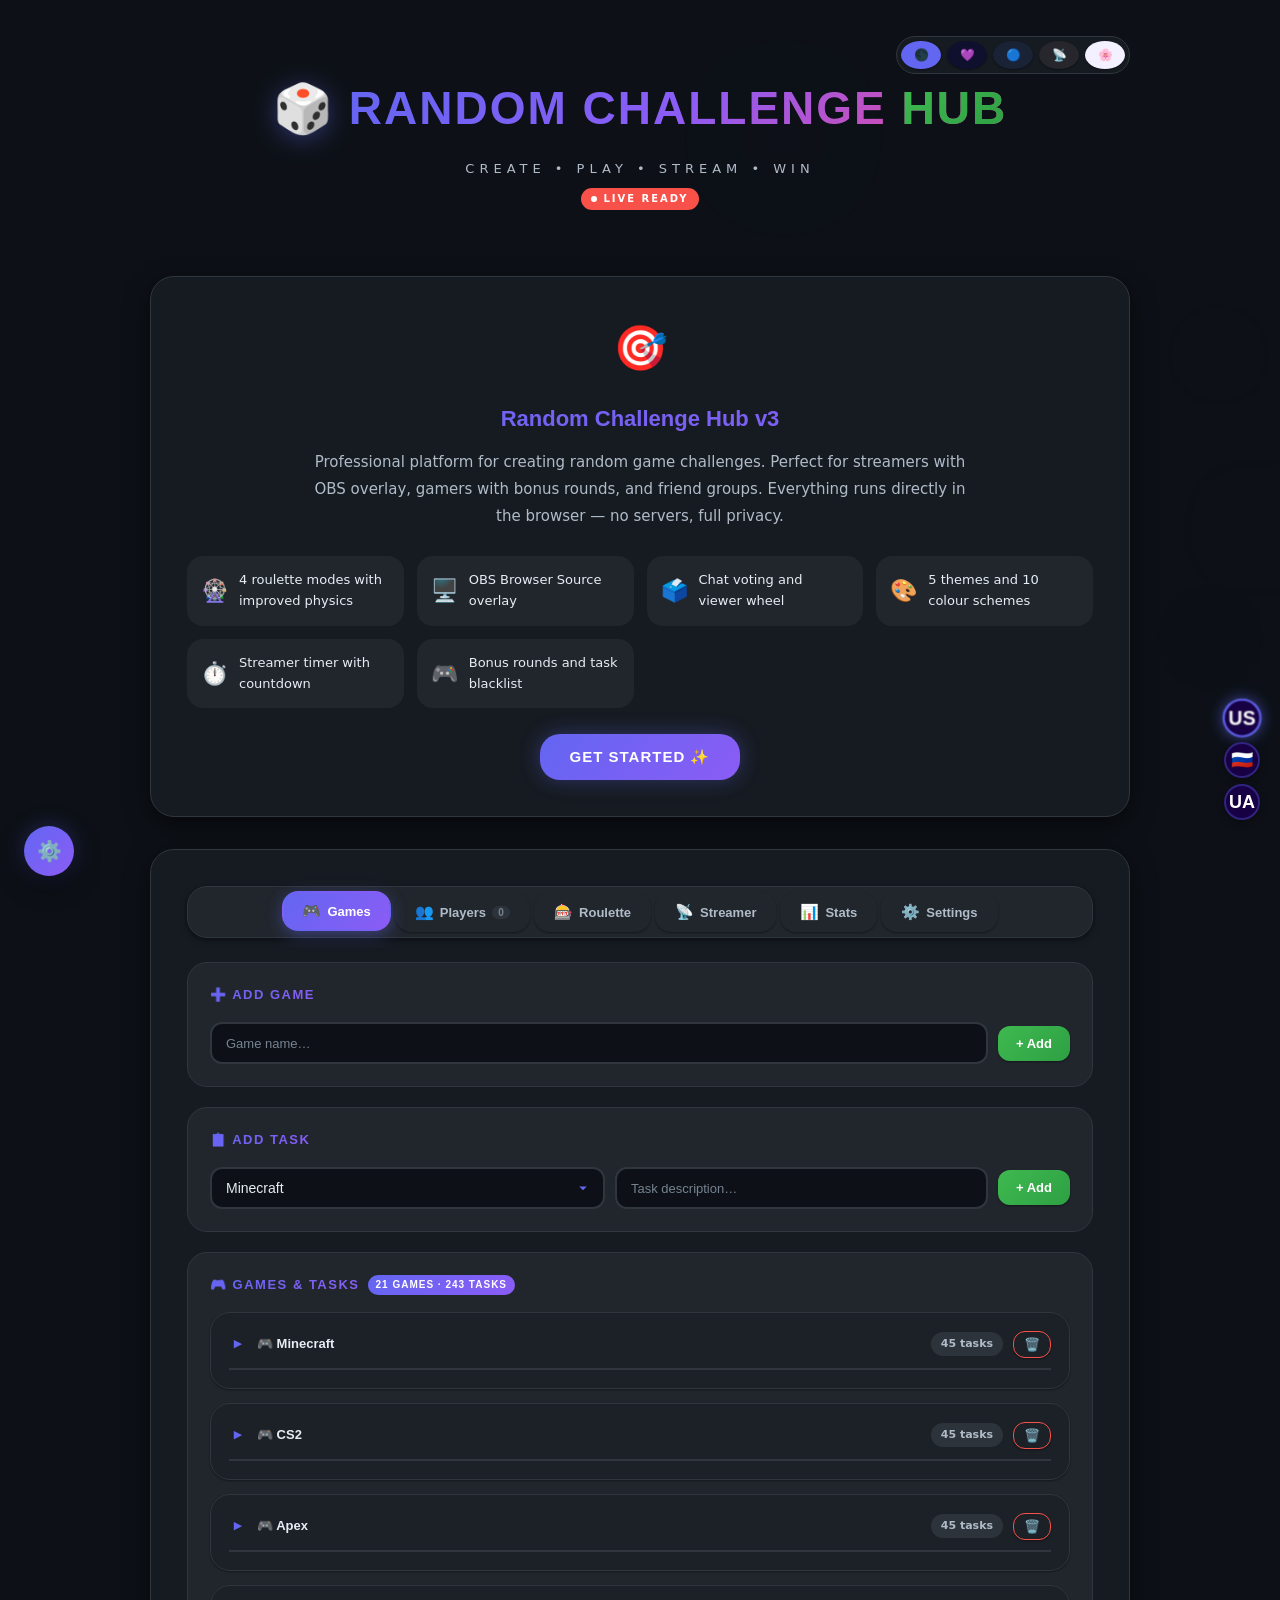
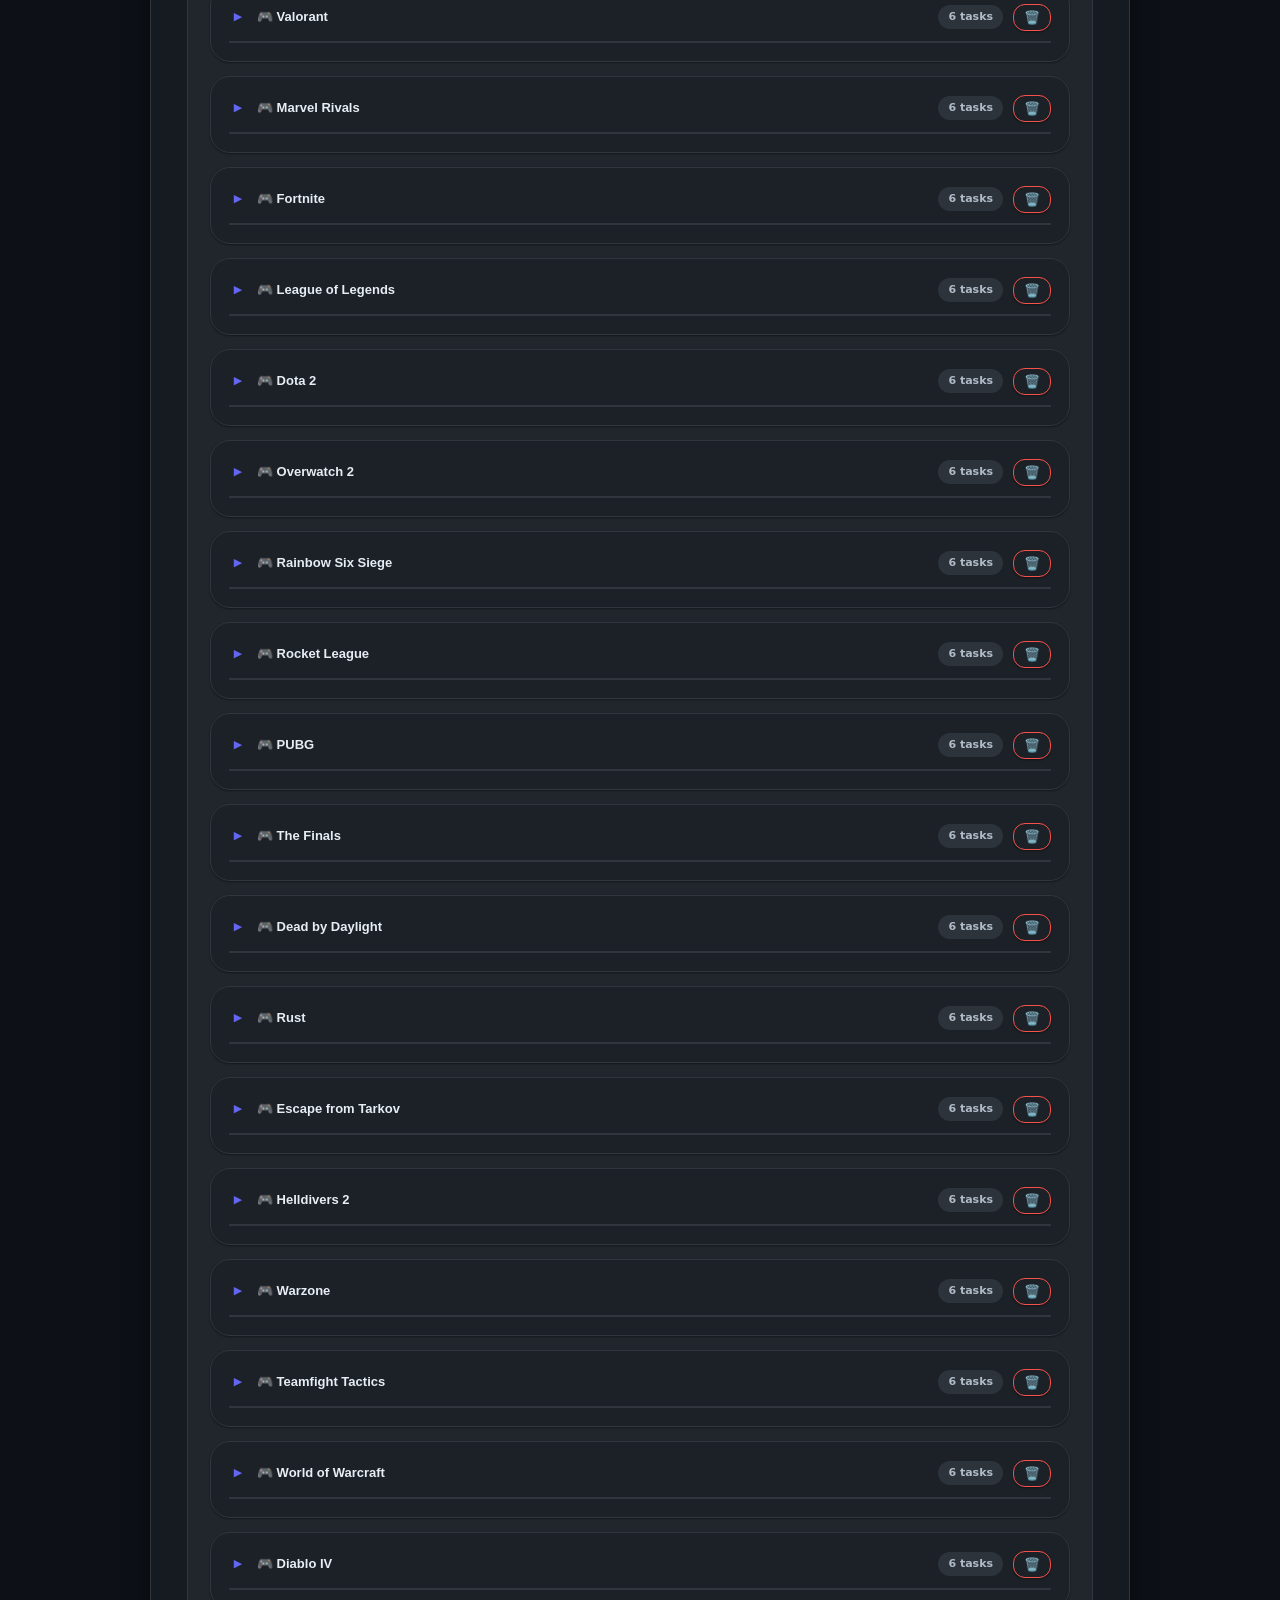
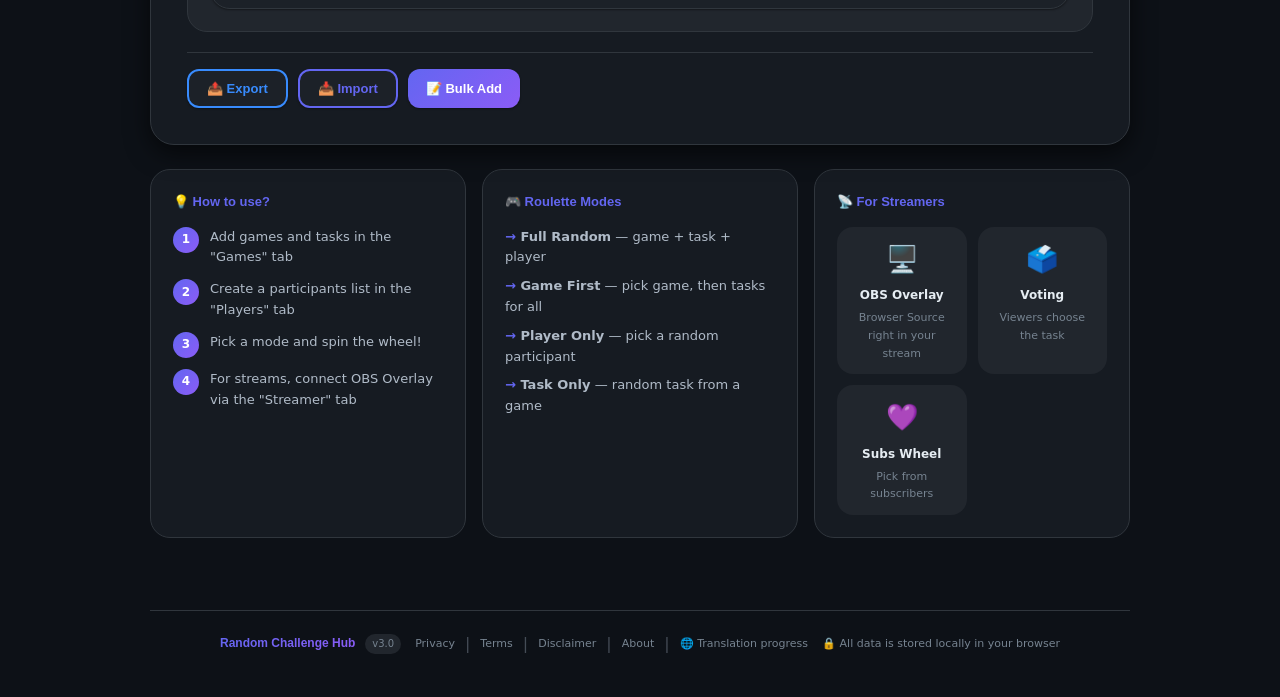
==== commit 5c65a86a: "Update index.html" ====
--- a/index.html
+++ b/index.html
@@ -1,5 +1,5 @@
 <!DOCTYPE html>
-<html lang="ru" data-theme="dark" dir="ltr">
+<html lang="en" data-theme="dark" dir="ltr">
 <head>
     <meta charset="UTF-8">
     <meta name="viewport" content="width=device-width, initial-scale=1.0, maximum-scale=1.0, user-scalable=no">
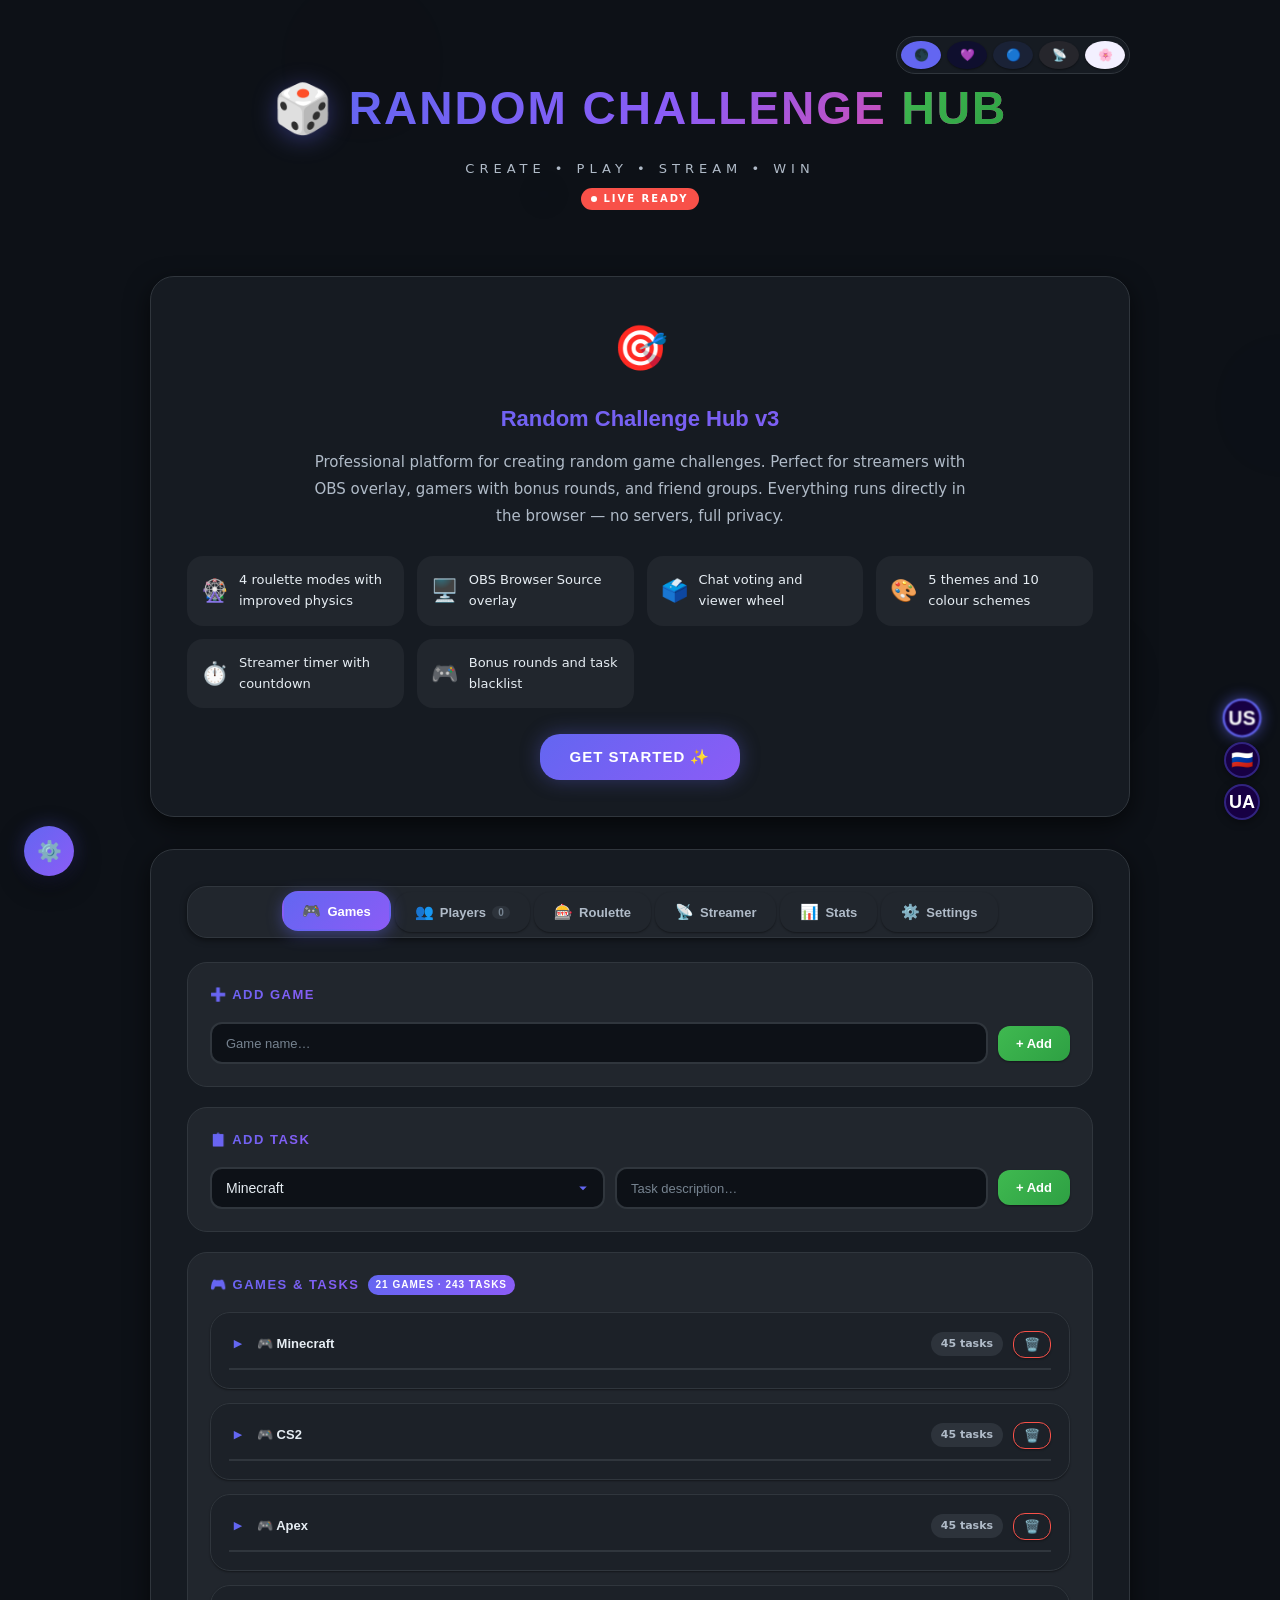
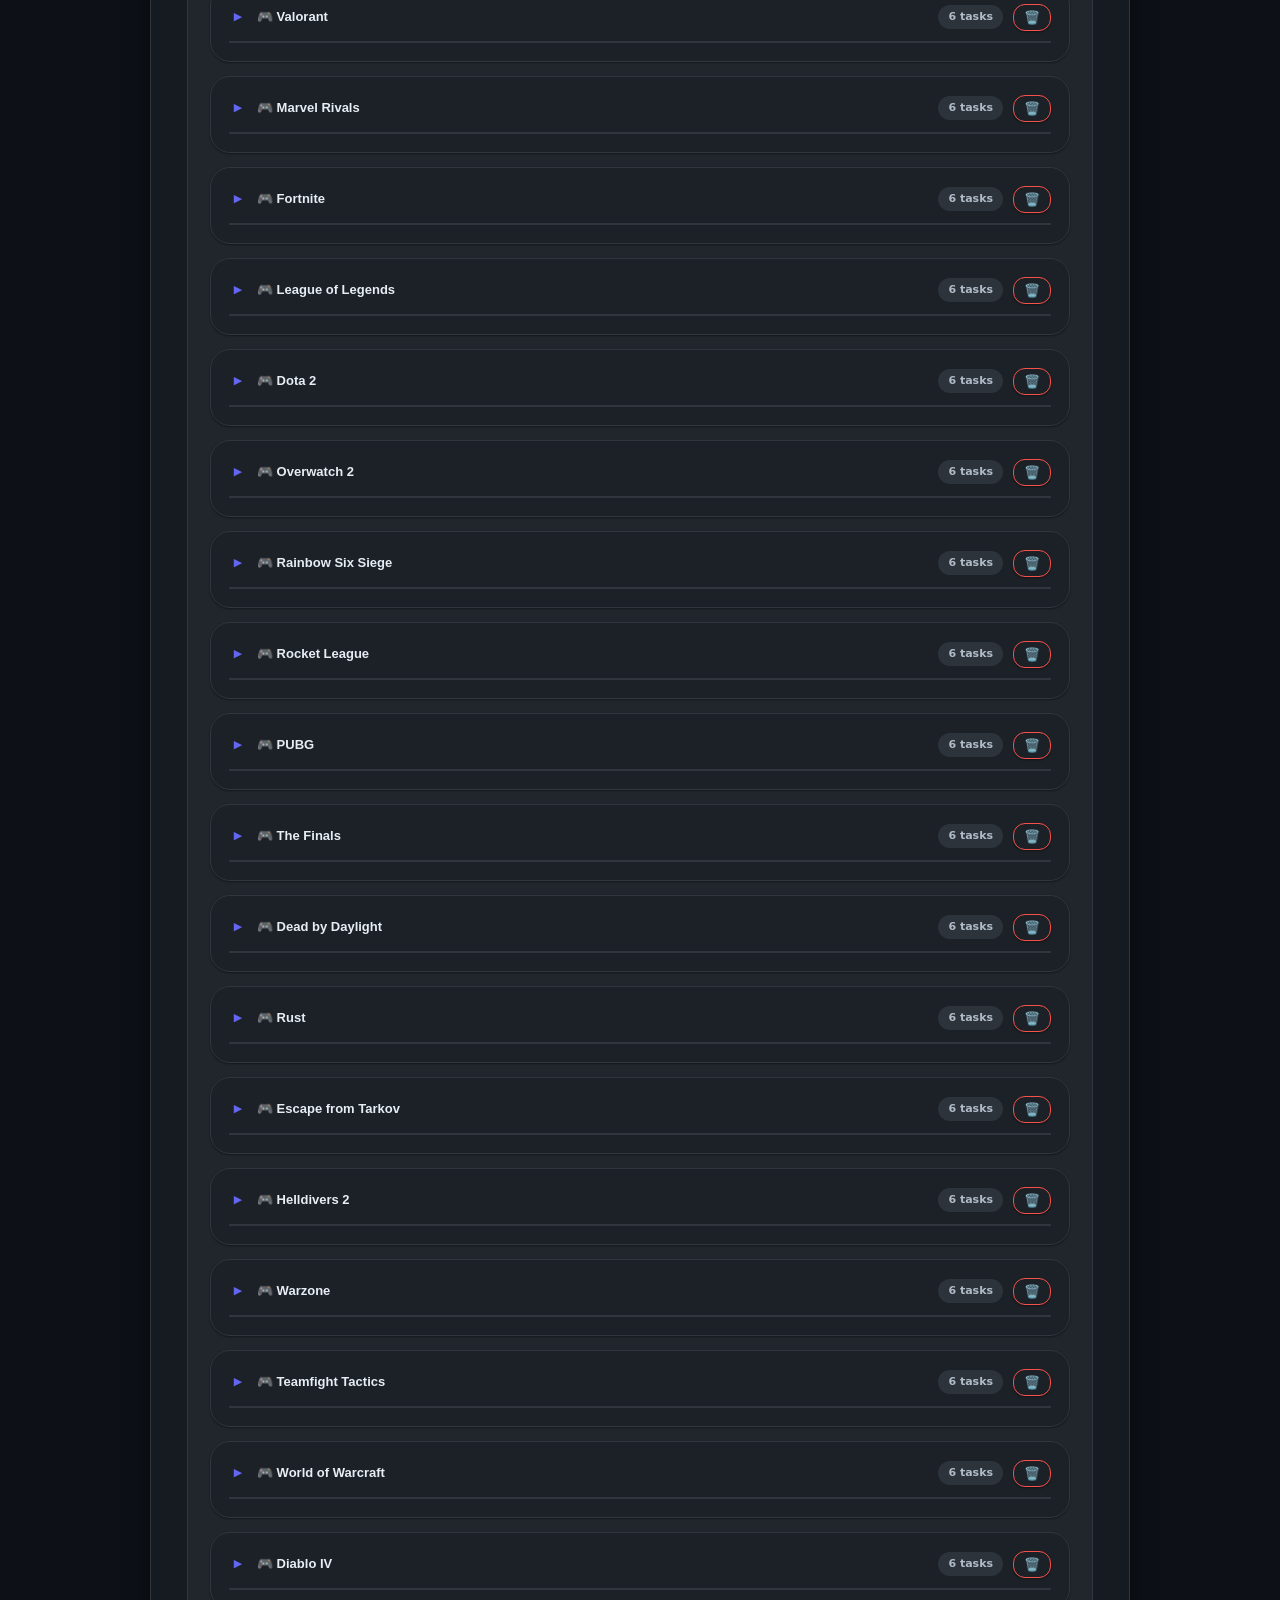
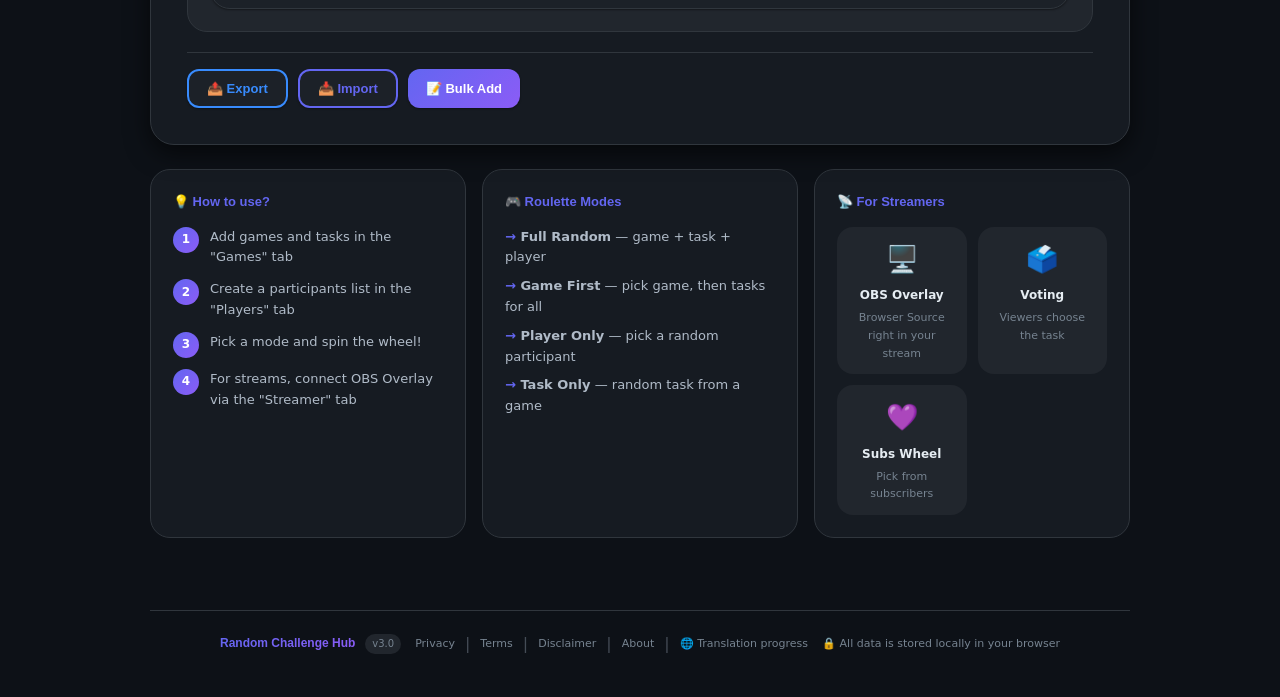
==== commit 8518f312: "Update index.html" ====
--- a/index.html
+++ b/index.html
@@ -142,7 +142,7 @@
                 <span class="logo-icon">🎲</span>
                 <h1 data-i18n-html="header.title">RANDOM CHALLENGE <span>HUB</span></h1>
             </div>
-            <p class="tagline" data-i18n="header.tagline">Создавай • Играй • Стримь • Побеждай</p>
+            <p class="tagline" data-i18n="header.tagline"></p>
             <div>
                 <span class="live-badge"><span class="live-dot"></span> <span data-i18n="header.live_badge">LIVE READY</span></span>
             </div>
@@ -154,20 +154,18 @@
                 <span class="about-icon">🎯</span>
                 <h2 data-i18n="about.title">Random Challenge Hub v3</h2>
                 <p class="about-description" data-i18n="about.description">
-                    Профессиональная платформа для создания случайных игровых заданий и челленджей.
-                    Идеально для стримеров с OBS overlay, геймеров с бонус-раундами и компаний друзей.
-                    Всё работает прямо в браузере — никаких серверов, полная конфиденциальность.
+                    
                 </p>
                 <div class="features-grid">
-                    <div class="feature-item"><span class="feature-icon">🎡</span><span class="feature-text" data-i18n="feat.roulette_modes">4 режима рулетки с улучшенной физикой</span></div>
-                    <div class="feature-item"><span class="feature-icon">🖥️</span><span class="feature-text" data-i18n="feat.obs_overlay">OBS Browser Source overlay</span></div>
-                    <div class="feature-item"><span class="feature-icon">🗳️</span><span class="feature-text" data-i18n="feat.chat_vote">Голосование чатом и колесо зрителей</span></div>
-                    <div class="feature-item"><span class="feature-icon">🎨</span><span class="feature-text" data-i18n="feat.themes">5 тем и 10 цветовых схем</span></div>
-                    <div class="feature-item"><span class="feature-icon">⏱️</span><span class="feature-text" data-i18n="feat.timer">Таймер стримера с обратным отсчётом</span></div>
-                    <div class="feature-item"><span class="feature-icon">🎮</span><span class="feature-text" data-i18n="feat.bonus">Бонус-раунды и чёрный список заданий</span></div>
+                    <div class="feature-item"><span class="feature-icon">🎡</span><span class="feature-text" data-i18n="feat.roulette_modes"></span></div>
+                    <div class="feature-item"><span class="feature-icon">🖥️</span><span class="feature-text" data-i18n="feat.obs_overlay"></span></div>
+                    <div class="feature-item"><span class="feature-icon">🗳️</span><span class="feature-text" data-i18n="feat.chat_vote"></span></div>
+                    <div class="feature-item"><span class="feature-icon">🎨</span><span class="feature-text" data-i18n="feat.themes"></span></div>
+                    <div class="feature-item"><span class="feature-icon">⏱️</span><span class="feature-text" data-i18n="feat.timer"></span></div>
+                    <div class="feature-item"><span class="feature-icon">🎮</span><span class="feature-text" data-i18n="feat.bonus"></span></div>
                 </div>
                 <button onclick="scrollToTabs()" class="cyber-btn start-exploring" data-i18n="about.start_btn">
-                    НАЧАТЬ ИСПОЛЬЗОВАТЬ ✨
+                   
                 </button>
             </div>
         </div>
@@ -176,7 +174,7 @@
         <div class="panel" id="mainPanel">
             <div class="loading-screen">
                 <div class="loading-spinner"></div>
-                <p class="loading-text" data-i18n="common.loading">Загрузка инструментов...</p>
+                <p class="loading-text" data-i18n="common.loading"></p>
             </div>
         </div>
 
@@ -185,40 +183,40 @@
             <div class="info-card">
                 <h3 data-i18n="info.how_title">💡 Как использовать?</h3>
                 <div class="steps-list">
-                    <div class="step"><span class="step-number">1</span><p data-i18n="info.step1">Добавьте игры и задания для них во вкладке «Игры»</p></div>
-                    <div class="step"><span class="step-number">2</span><p data-i18n="info.step2">Создайте список участников во вкладке «Игроки»</p></div>
-                    <div class="step"><span class="step-number">3</span><p data-i18n="info.step3">Выберите режим и запустите рулетку!</p></div>
-                    <div class="step"><span class="step-number">4</span><p data-i18n="info.step4">Для стримов подключите OBS Overlay через вкладку «Стример»</p></div>
+                    <div class="step"><span class="step-number">1</span><p data-i18n="info.step1"></p></div>
+                    <div class="step"><span class="step-number">2</span><p data-i18n="info.step2"></p></div>
+                    <div class="step"><span class="step-number">3</span><p data-i18n="info.step3"></p></div>
+                    <div class="step"><span class="step-number">4</span><p data-i18n="info.step4"></p></div>
                 </div>
             </div>
 
             <div class="info-card">
                 <h3 data-i18n="info.modes_title">🎮 Режимы рулетки</h3>
                 <ul class="goals-list">
-                    <li data-i18n-html="info.mode_full"><strong>Полный рандом</strong> — игра + задание + игрок</li>
-                    <li data-i18n-html="info.mode_game_first"><strong>Сначала игра</strong> — выбор игры, затем задания для всех</li>
-                    <li data-i18n-html="info.mode_player_only"><strong>Только игрок</strong> — выбор случайного участника</li>
-                    <li data-i18n-html="info.mode_task_only"><strong>Только задание</strong> — случайное задание из игры</li>
+                    <li data-i18n-html="info.mode_full"></li>
+                    <li data-i18n-html="info.mode_game_first"></li>
+                    <li data-i18n-html="info.mode_player_only"></li>
+                    <li data-i18n-html="info.mode_task_only"></li>
                 </ul>
             </div>
 
             <div class="info-card">
-                <h3 data-i18n="info.streamer_title">📡 Для стримеров</h3>
+                <h3 data-i18n="info.streamer_title"></h3>
                 <div class="audience-grid">
                     <div class="audience-item">
                         <span class="audience-icon">🖥️</span>
                         <strong data-i18n="info.obs_label">OBS Overlay</strong>
-                        <p data-i18n="info.obs_desc">Browser Source прямо в стрим</p>
+                        <p data-i18n="info.obs_desc"></p>
                     </div>
                     <div class="audience-item">
                         <span class="audience-icon">🗳️</span>
-                        <strong data-i18n="info.vote_label">Голосование</strong>
-                        <p data-i18n="info.vote_desc">Зрители выбирают задание</p>
+                        <strong data-i18n="info.vote_label"></strong>
+                        <p data-i18n="info.vote_desc"></p>
                     </div>
                     <div class="audience-item">
                         <span class="audience-icon">💜</span>
-                        <strong data-i18n="info.subs_label">Колесо сабов</strong>
-                        <p data-i18n="info.subs_desc">Выбор из подписчиков</p>
+                        <strong data-i18n="info.subs_label"></strong>
+                        <p data-i18n="info.subs_desc"></p>
                     </div>
                 </div>
             </div>
@@ -231,11 +229,11 @@
     <!-- МОДАЛЬНОЕ ОКНО -->
     <div class="modal hidden" id="confirmModal">
         <div class="modal-content">
-            <h3 id="modalTitle" data-i18n="modal.confirm_default">Подтверждение</h3>
-            <p id="modalMessage" data-i18n="modal.are_you_sure">Вы уверены?</p>
+            <h3 id="modalTitle" data-i18n="modal.confirm_default"></h3>
+            <p id="modalMessage" data-i18n="modal.are_you_sure"></p>
             <div class="modal-actions">
-                <button class="cyber-btn cancel-btn" onclick="closeModal()" data-i18n="common.cancel">ОТМЕНА</button>
-                <button class="cyber-btn confirm-btn" id="modalConfirm" data-i18n="common.confirm">ПОДТВЕРДИТЬ</button>
+                <button class="cyber-btn cancel-btn" onclick="closeModal()" data-i18n="common.cancel"></button>
+                <button class="cyber-btn confirm-btn" id="modalConfirm" data-i18n="common.confirm"></button>
             </div>
         </div>
     </div>
@@ -257,18 +255,18 @@
                 <span class="footer-version">v3.0</span>
             </div>
             <div class="footer-section">
-                <a href="legal/privacy_policy.html" data-i18n="footer.privacy">Конфиденциальность</a>
+                <a href="legal/privacy_policy.html" data-i18n="footer.privacy"></a>
                 <span class="footer-divider">|</span>
-                <a href="legal/terms_of_service.html" data-i18n="footer.terms">Условия</a>
+                <a href="legal/terms_of_service.html" data-i18n="footer.terms"></a>
                 <span class="footer-divider">|</span>
-                <a href="legal/disclaimer.html" data-i18n="footer.disclaimer">Дисклеймер</a>
+                <a href="legal/disclaimer.html" data-i18n="footer.disclaimer"></a>
                 <span class="footer-divider">|</span>
-                <a href="legal/about.html" data-i18n="footer.about">О проекте</a>
+                <a href="legal/about.html" data-i18n="footer.about"></a>
                 <span class="footer-divider">|</span>
-                <a href="i18n/progress.html" data-i18n="footer.lang_progress">🌐 Прогресс переводов</a>
+                <a href="i18n/progress.html" data-i18n="footer.lang_progress"></a>
             </div>
             <div class="footer-section">
-                <span class="footer-text" data-i18n="footer.local_storage">🔒 Все данные хранятся локально в браузере</span>
+                <span class="footer-text" data-i18n="footer.local_storage"></span>
             </div>
         </div>
     </footer>
@@ -294,7 +292,7 @@
                 });
             }
         });
-        // Декоративный фон
+        // Bg
         (function createBg() {
             const c = document.getElementById('bgDecoration');
             if (!c) return;
@@ -312,15 +310,15 @@
             }
         })();
 
-        // Применить сохранённую тему сразу при загрузке
+        // Apply theme
         (function applyStoredTheme() {
             const t = localStorage.getItem('appTheme') || 'dark';
             document.documentElement.setAttribute('data-theme', t);
-            // Кнопки темы отметятся после init()
+            // Button theme mark after init()
         })();
     </script>
 
-    <!-- Скрипт блокировки мобильных устройств -->
+    <!-- Script block mobile devices -->
     <script>
         (function () {
             function isMobileDevice() {
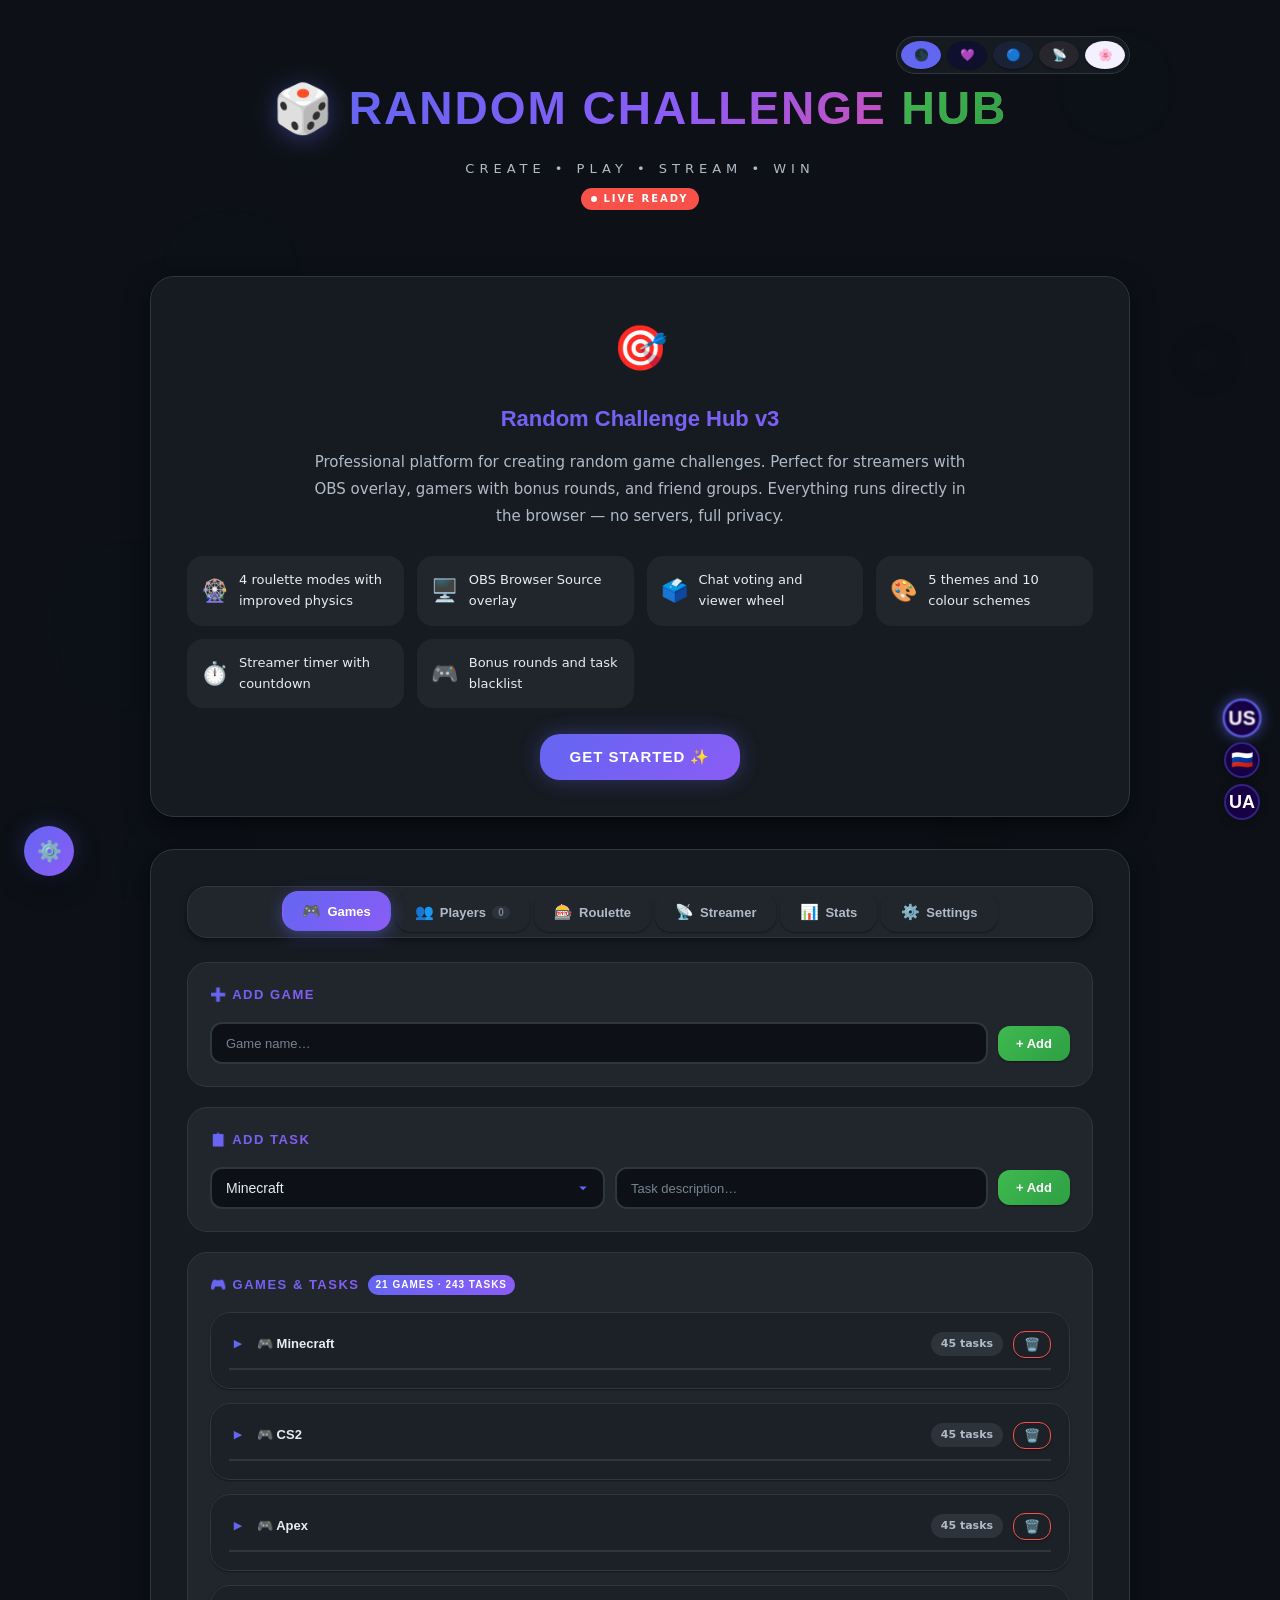
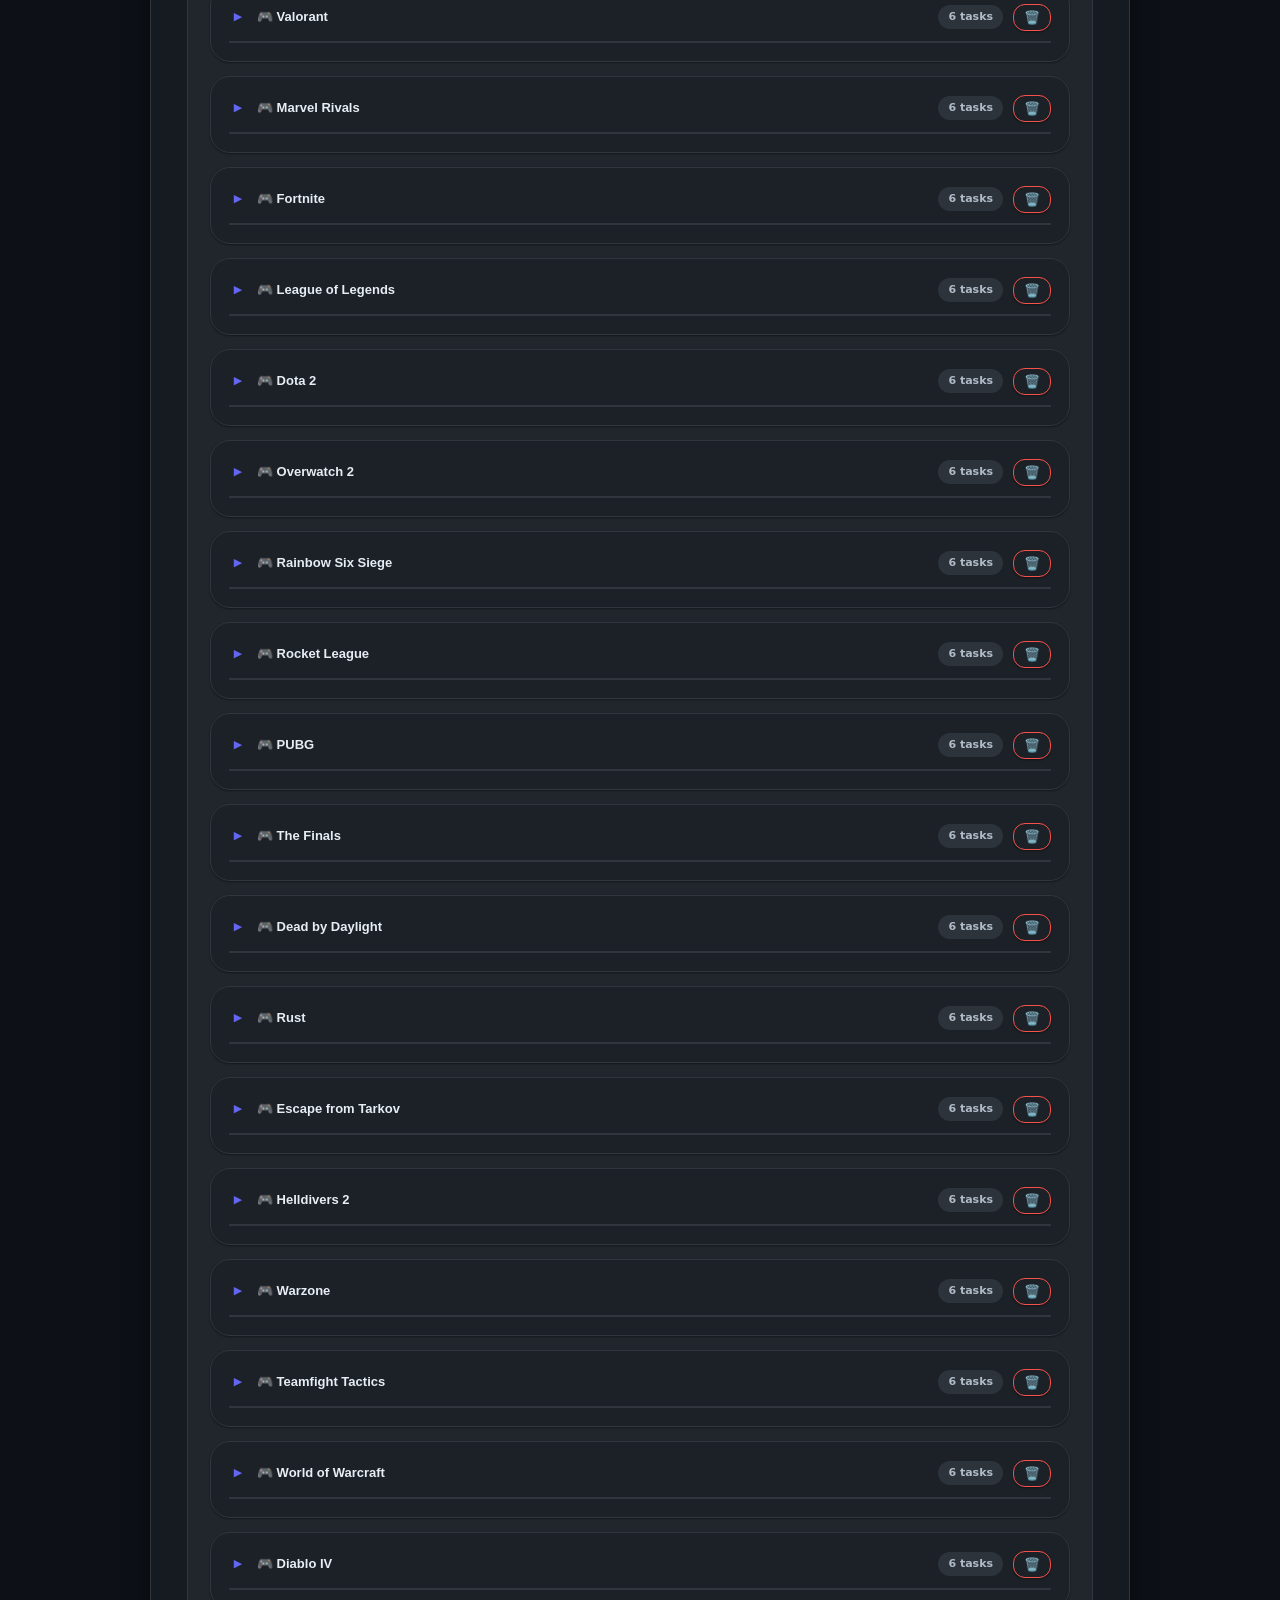
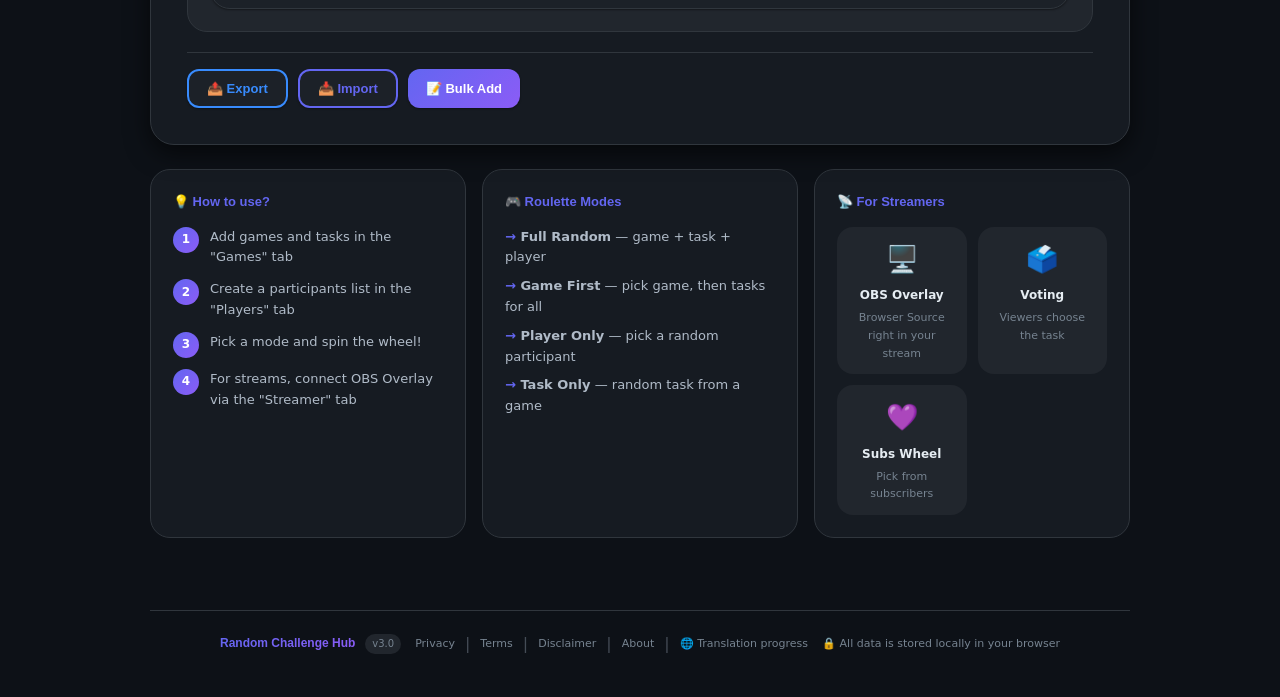
==== commit b59abb1e: "Update index.html" ====
--- a/index.html
+++ b/index.html
@@ -5,10 +5,6 @@
     <meta name="viewport" content="width=device-width, initial-scale=1.0, maximum-scale=1.0, user-scalable=no">
     <meta http-equiv="X-UA-Compatible" content="IE=edge">
 
-    <!-- Content Security Policy: блокирует инлайн-скрипты из сторонних источников,
-         разрешает только 'self' и Twitch WebSocket. Inline-скрипты в этом файле
-         допускаются через 'unsafe-inline' т.к. страница полностью локальная
-         (file:// или localhost) — без сервера нельзя использовать nonce/hash. -->
     <meta http-equiv="Content-Security-Policy"
           content="default-src 'self';
                    script-src 'self' 'unsafe-inline';
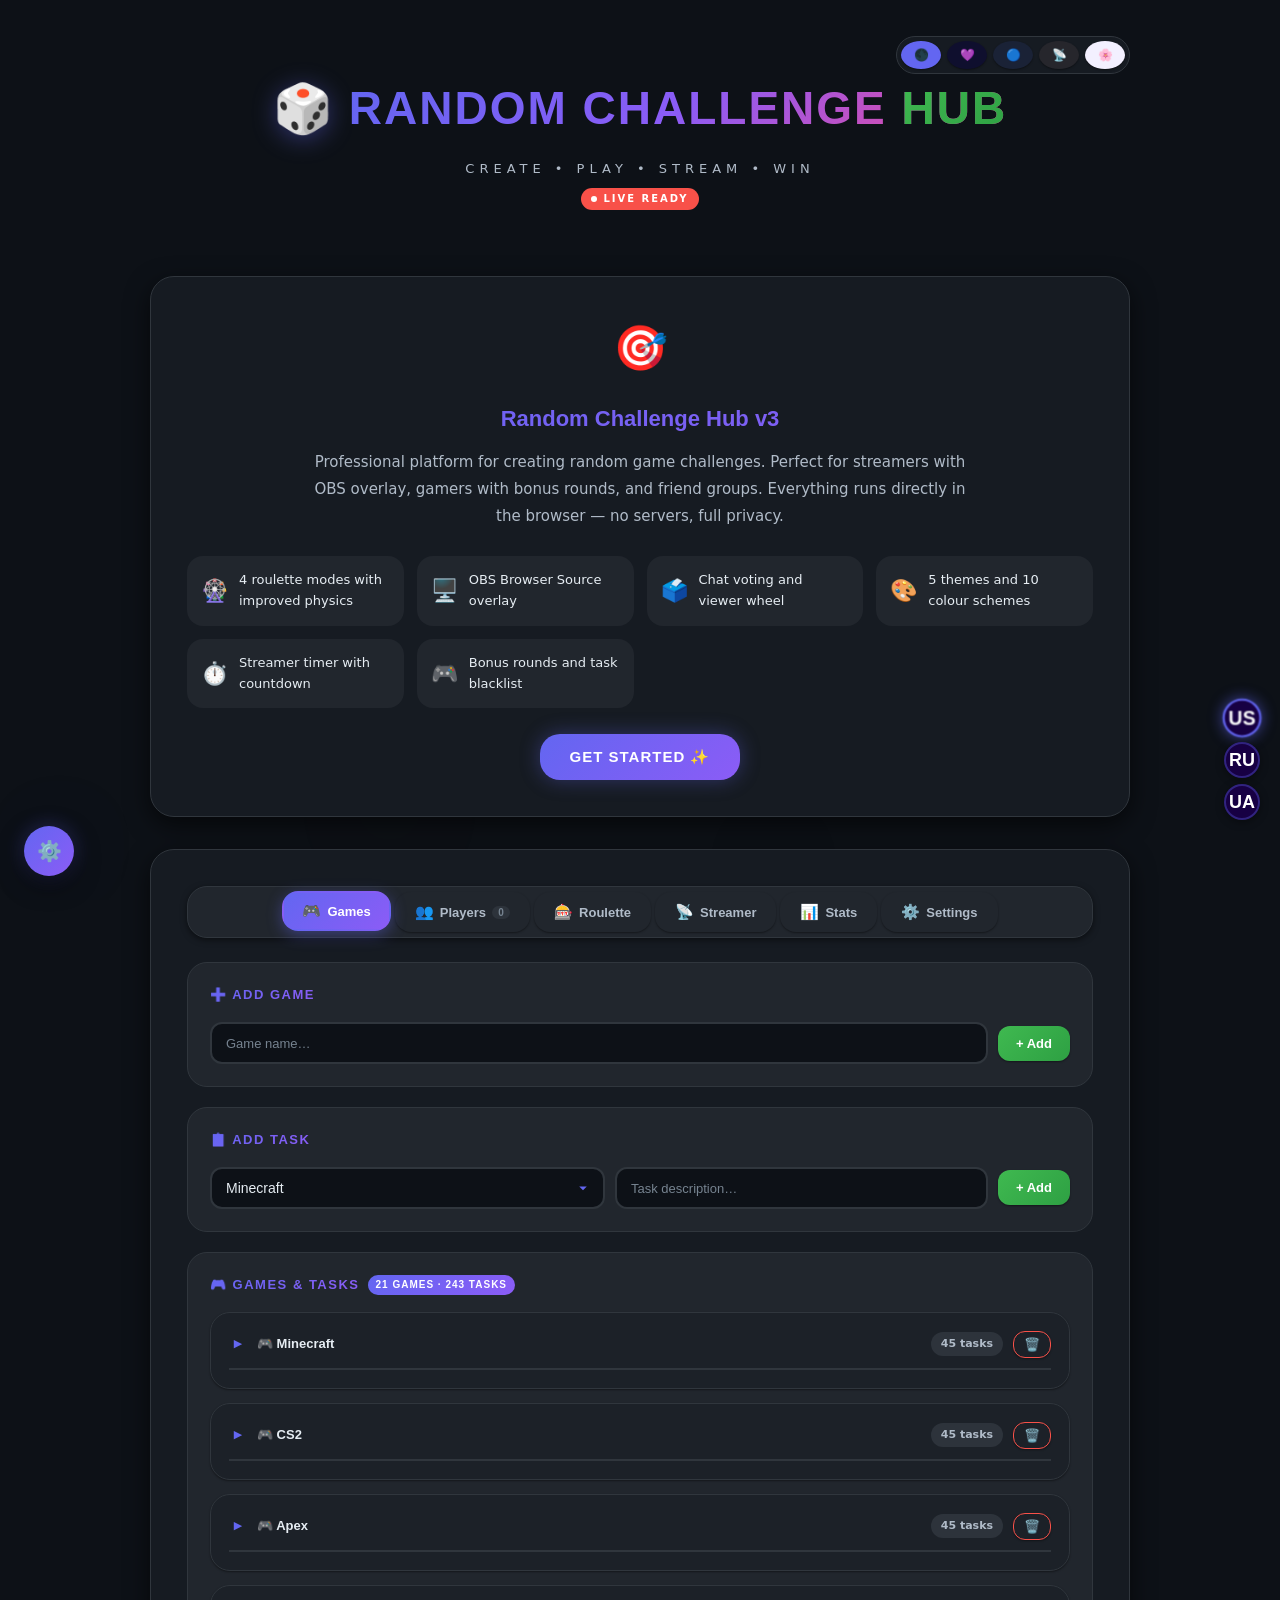
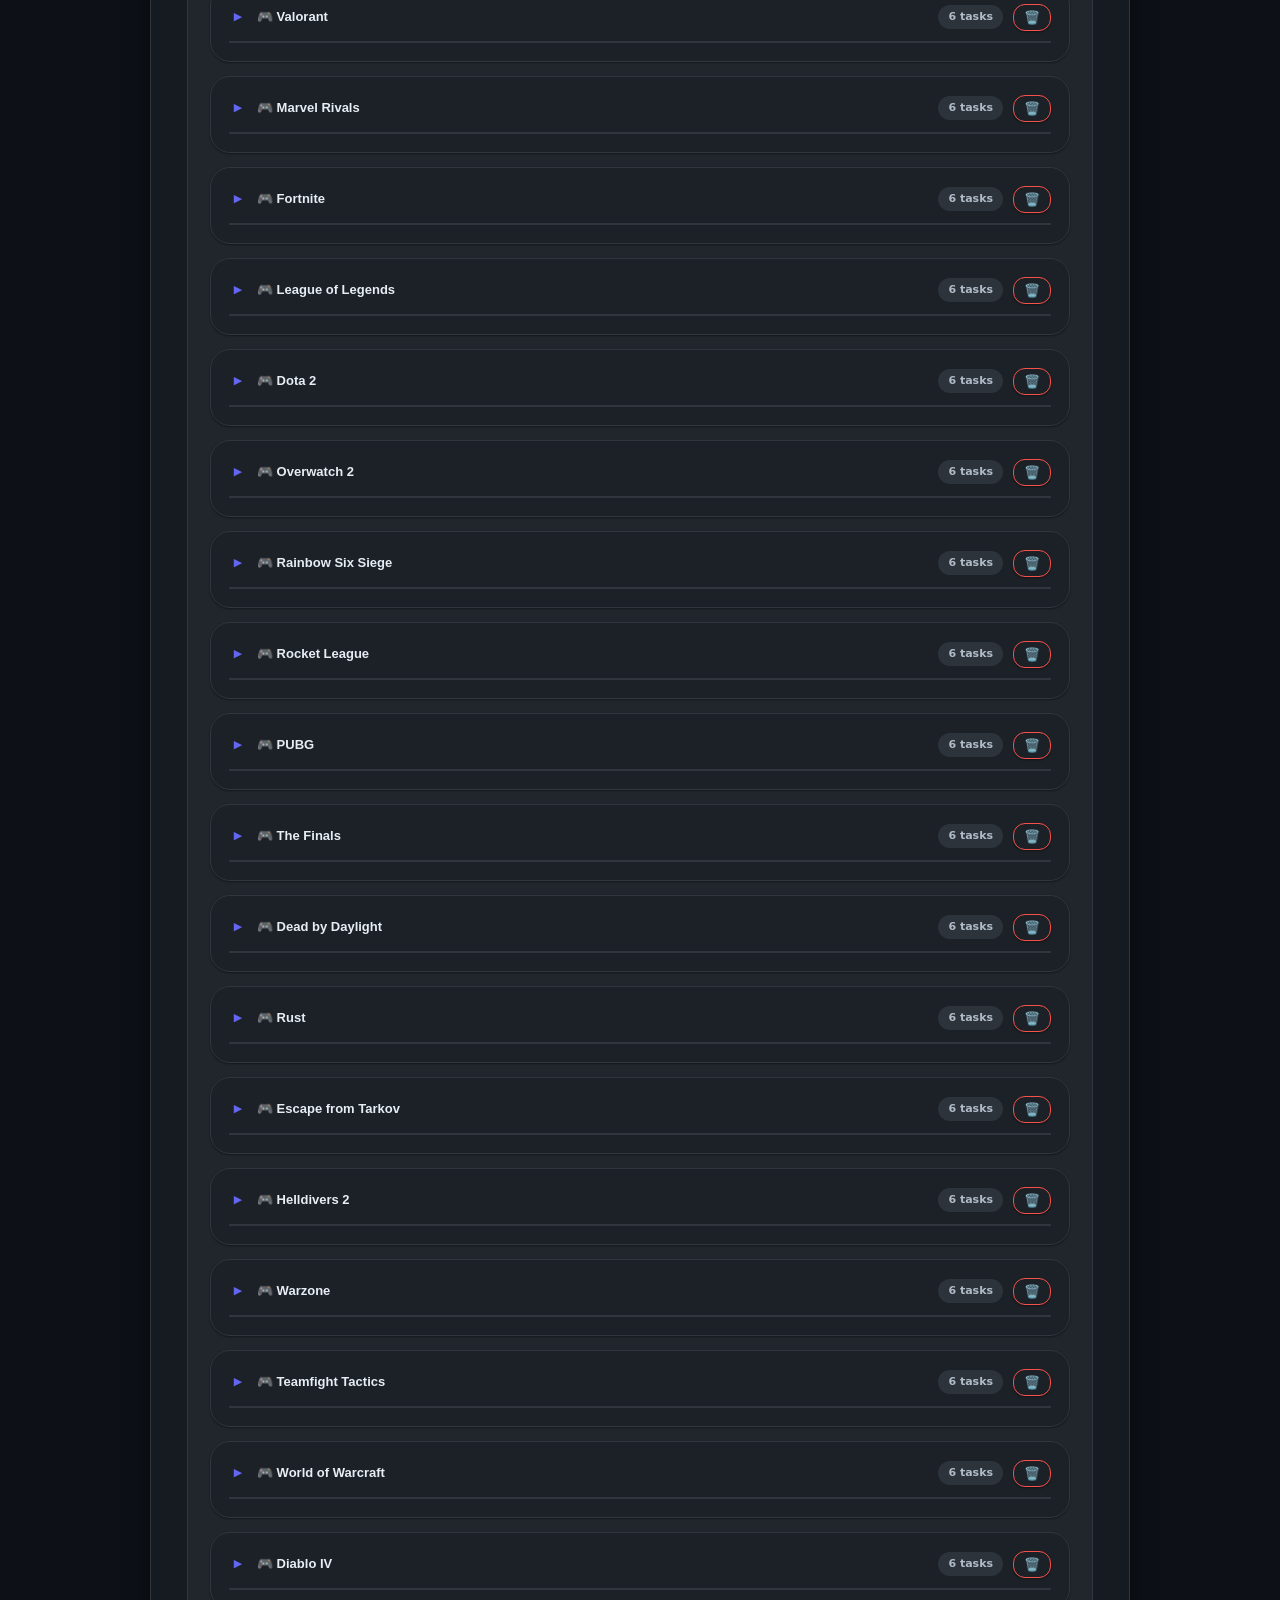
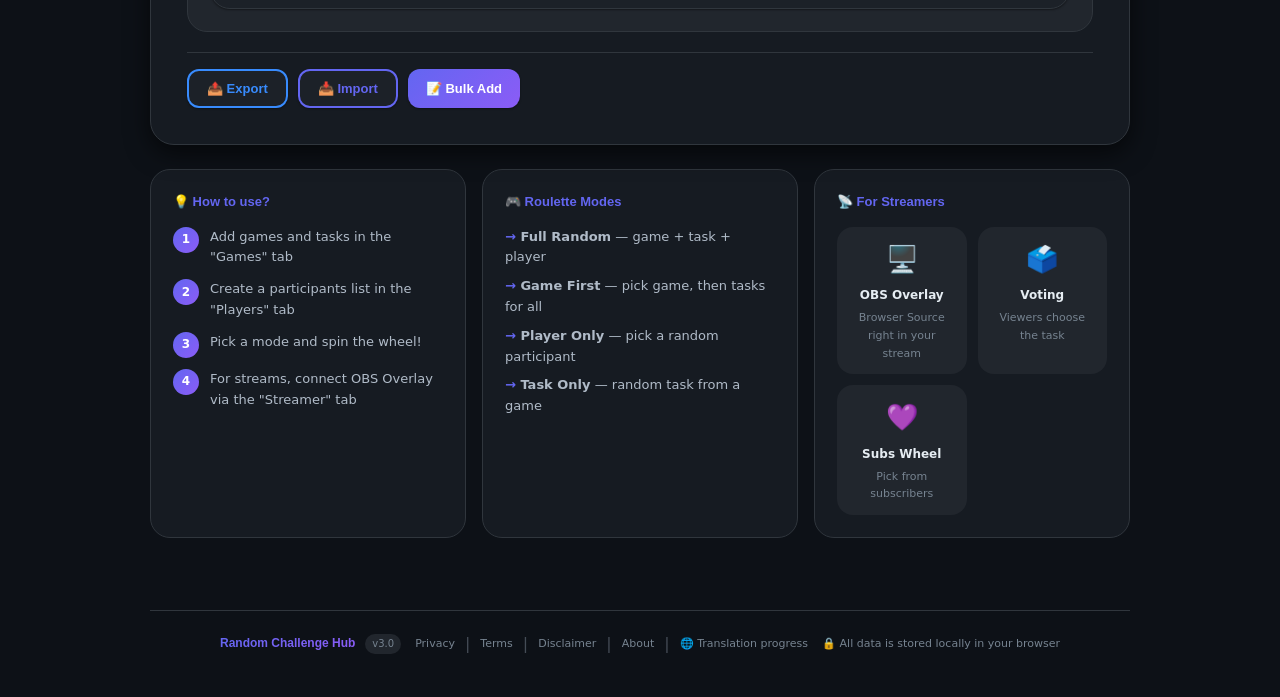
==== commit e779e2d0: "Update index.html" ====
--- a/index.html
+++ b/index.html
@@ -118,7 +118,7 @@
 </head>
 
 <body>
-    <!-- Декоративный фон -->
+    <!-- BG -->
     <div class="background-decoration" id="bgDecoration"></div>
 
     <div class="container">
@@ -144,7 +144,7 @@
             </div>
         </header>
 
-        <!-- О ПРОЕКТЕ -->
+        <!-- About project -->
         <div class="about-project" id="aboutProject">
             <div class="about-card">
                 <span class="about-icon">🎯</span>
@@ -166,7 +166,7 @@
             </div>
         </div>
 
-        <!-- ГЛАВНАЯ ПАНЕЛЬ С ВКЛАДКАМИ -->
+        <!-- Main panel with tabs -->
         <div class="panel" id="mainPanel">
             <div class="loading-screen">
                 <div class="loading-spinner"></div>
@@ -174,10 +174,10 @@
             </div>
         </div>
 
-        <!-- ИНФОРМАЦИОННЫЕ КАРТОЧКИ -->
+        <!-- Information cards -->
         <div class="info-section" id="infoSection">
             <div class="info-card">
-                <h3 data-i18n="info.how_title">💡 Как использовать?</h3>
+                <h3 data-i18n="info.how_title"></h3>
                 <div class="steps-list">
                     <div class="step"><span class="step-number">1</span><p data-i18n="info.step1"></p></div>
                     <div class="step"><span class="step-number">2</span><p data-i18n="info.step2"></p></div>
@@ -187,7 +187,7 @@
             </div>
 
             <div class="info-card">
-                <h3 data-i18n="info.modes_title">🎮 Режимы рулетки</h3>
+                <h3 data-i18n="info.modes_title"></h3>
                 <ul class="goals-list">
                     <li data-i18n-html="info.mode_full"></li>
                     <li data-i18n-html="info.mode_game_first"></li>
@@ -219,10 +219,10 @@
         </div>
     </div>
 
-    <!-- УВЕДОМЛЕНИЯ -->
+    <!-- Notifications -->
     <div class="notifications-container" id="notifications"></div>
 
-    <!-- МОДАЛЬНОЕ ОКНО -->
+    <!-- Modal window -->
     <div class="modal hidden" id="confirmModal">
         <div class="modal-content">
             <h3 id="modalTitle" data-i18n="modal.confirm_default"></h3>
@@ -234,7 +234,7 @@
         </div>
     </div>
 
-    <!-- Popup результата рулетки — в body, поверх всего -->
+    <!-- Popup result wheel — in body -->
     <div id="wheelResultPopup" class="wheel-result-popup hidden">
         <div class="popup-content">
             <div class="popup-game"></div>
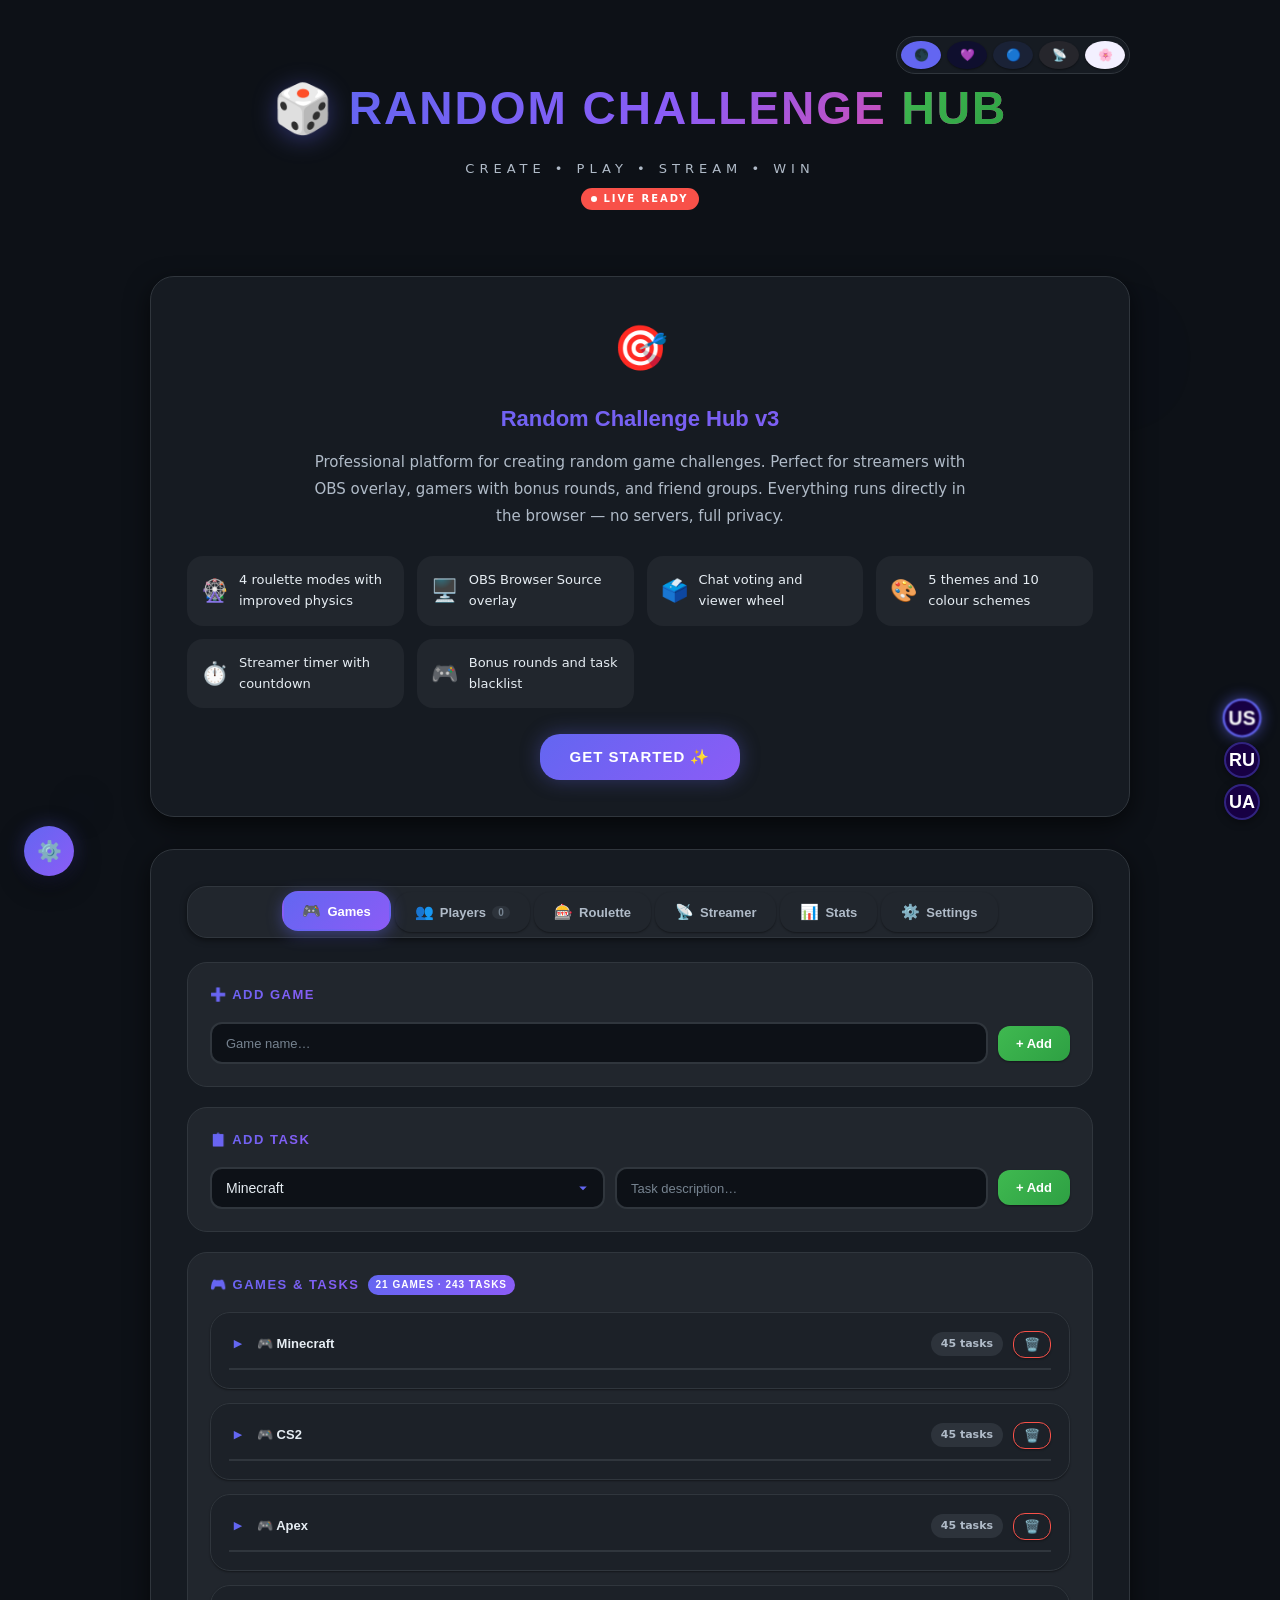
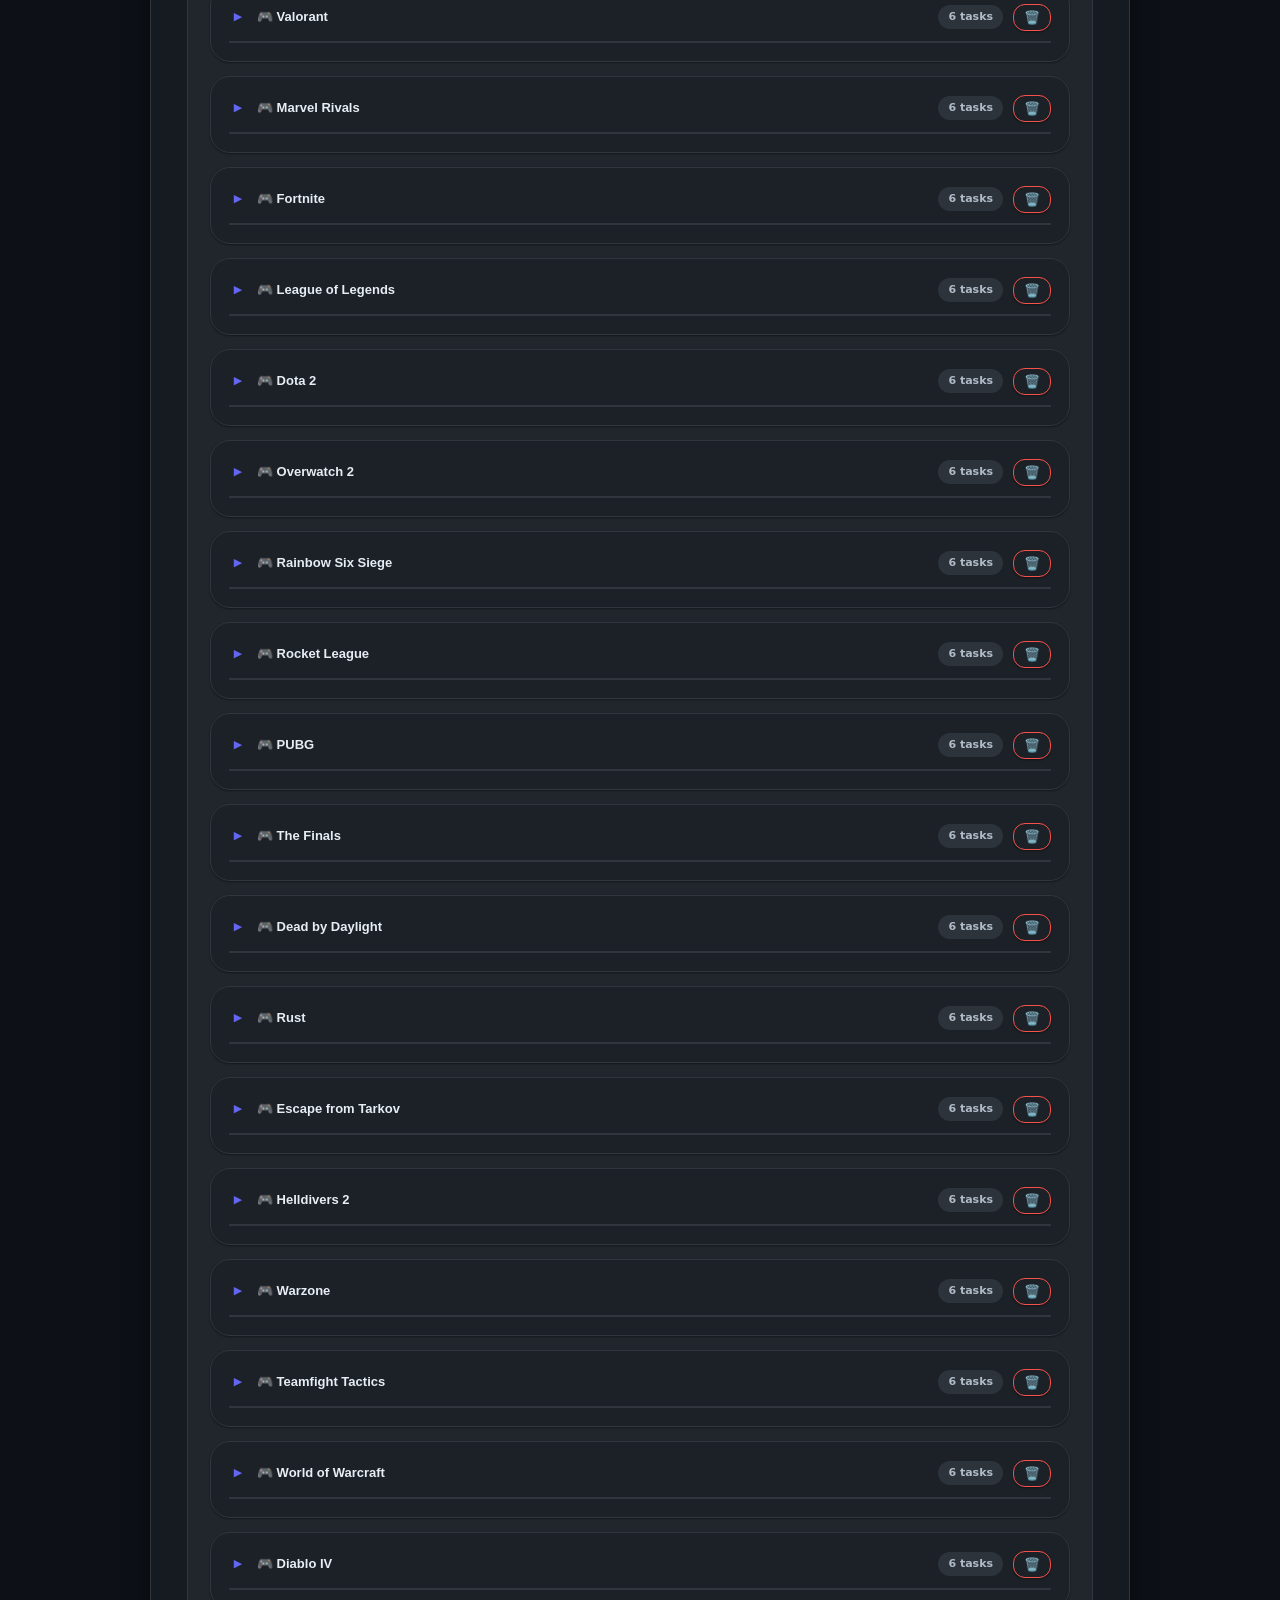
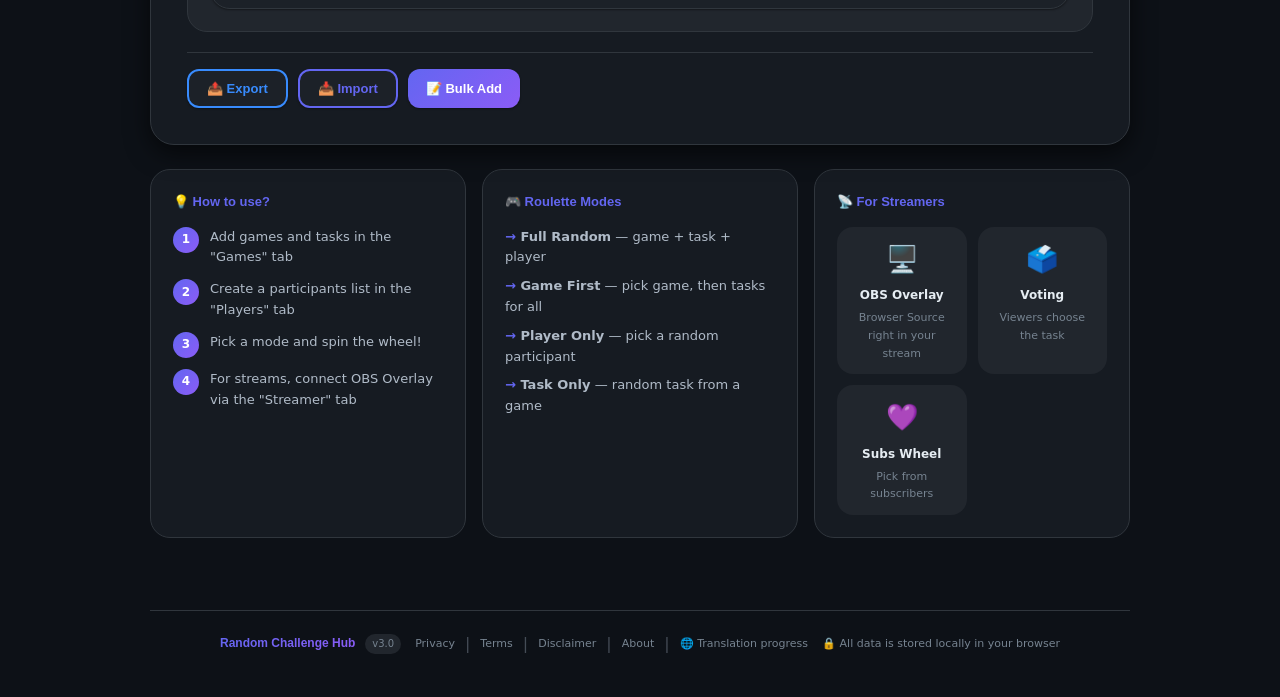
==== commit ca159855: "Update index.html" ====
--- a/index.html
+++ b/index.html
@@ -127,11 +127,11 @@
         <header class="app-header">
             <div class="header-top-bar">
                 <div class="theme-switcher" id="themeSwitcher">
-                    <button class="theme-btn active" data-theme="dark"     title="Тёмная"   onclick="applyTheme('dark')">🌑</button>
-                    <button class="theme-btn"        data-theme="neon"     title="Неон"     onclick="applyTheme('neon')">💜</button>
-                    <button class="theme-btn"        data-theme="cyber"    title="Кибер"    onclick="applyTheme('cyber')">🔵</button>
-                    <button class="theme-btn"        data-theme="streamer" title="Стример"  onclick="applyTheme('streamer')">📡</button>
-                    <button class="theme-btn"        data-theme="pastel"   title="Пастель"  onclick="applyTheme('pastel')">🌸</button>
+                    <button class="theme-btn active" data-theme="dark"     title="Dark"   onclick="applyTheme('dark')">🌑</button>
+                    <button class="theme-btn"        data-theme="neon"     title="Neon"     onclick="applyTheme('neon')">💜</button>
+                    <button class="theme-btn"        data-theme="cyber"    title="Cyber"    onclick="applyTheme('cyber')">🔵</button>
+                    <button class="theme-btn"        data-theme="streamer" title="Streamer"  onclick="applyTheme('streamer')">📡</button>
+                    <button class="theme-btn"        data-theme="pastel"   title="Pastel"  onclick="applyTheme('pastel')">🌸</button>
                 </div>
             </div>
             <div class="logo-container">
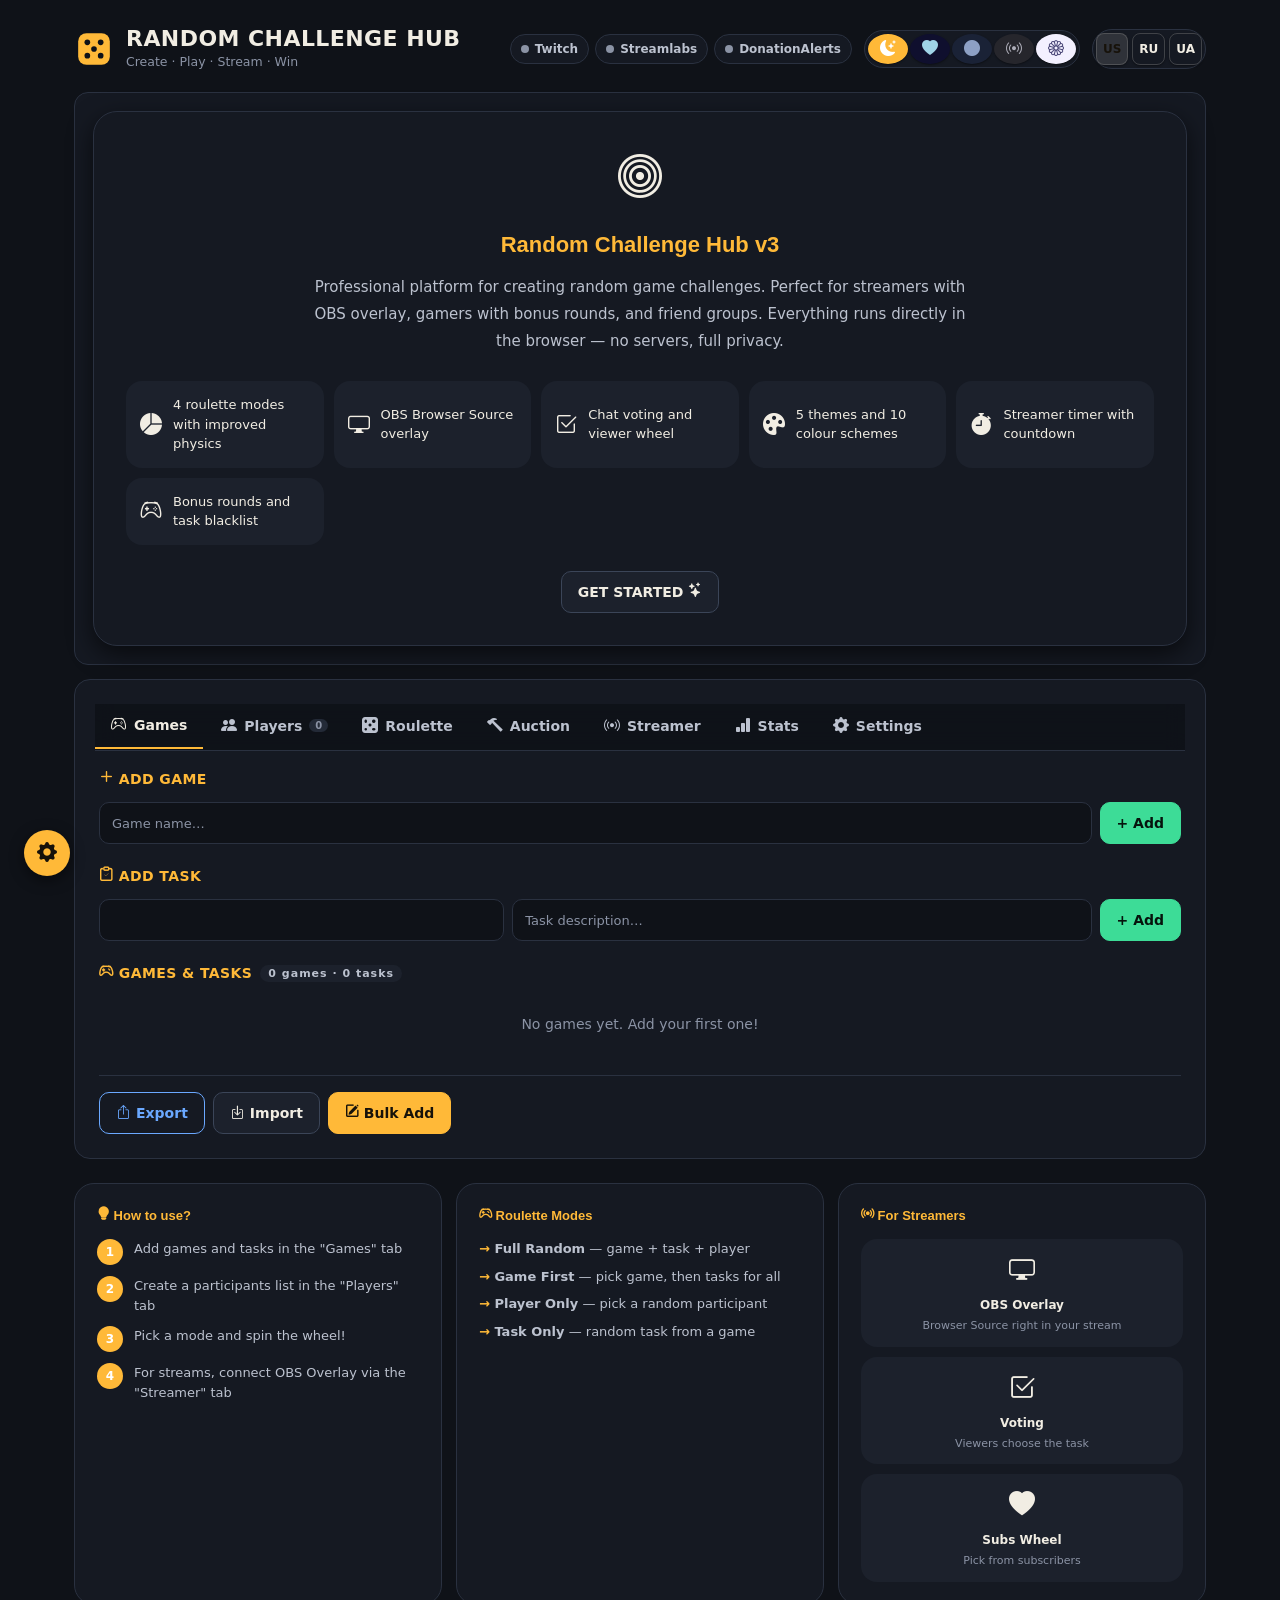
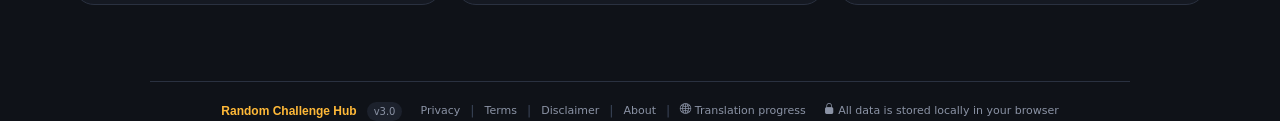
==== commit 93abb939: "up" ====
--- a/index.html
+++ b/index.html
@@ -1,505 +1,317 @@
-<!DOCTYPE html>
-<html lang="en" data-theme="dark" dir="ltr">
-<head>
-    <meta charset="UTF-8">
-    <meta name="viewport" content="width=device-width, initial-scale=1.0, maximum-scale=1.0, user-scalable=no">
-    <meta http-equiv="X-UA-Compatible" content="IE=edge">
-
-    <meta http-equiv="Content-Security-Policy"
-          content="default-src 'self';
-                   script-src 'self' 'unsafe-inline';
-                   style-src 'self' 'unsafe-inline' https://fonts.googleapis.com;
-                   font-src 'self' https://fonts.gstatic.com;
-                   connect-src 'self' wss://irc-ws.chat.twitch.tv;
-                   img-src 'self' data:;
-                   object-src 'none';
-                   base-uri 'self';">
-
-<title data-i18n-meta="title">Random Challenge Hub v3 | Random Challenge Roulette for Streamers & Gamers</title>
-<meta name="description" data-i18n-meta="description" content="Random Challenge Hub — free interactive challenge roulette for streamers, gamers and groups. OBS overlay, Twitch chat voting, 4 roulette modes, 5 themes, 10 color schemes. Works directly in your browser without installation.">
-<meta name="keywords" data-i18n-meta="keywords" content="challenge roulette, streamer tools, OBS overlay, game challenges, random selection, Twitch roulette, random challenge, gaming tasks, stream tools, browser source OBS, challenge wheel">
-<meta name="author" content="Random Challenge Hub">
-<meta name="robots" content="index, follow, max-snippet:-1, max-image-preview:large, max-video-preview:-1">
-<meta name="theme-color" content="#6366f1">
-<meta name="color-scheme" content="dark light">
-<meta name="language" data-i18n-meta="language" content="English">
-<meta name="revisit-after" content="7 days">
-<meta name="rating" content="general">
-<meta name="category" content="Gaming, Entertainment, Streaming Tools">
-
-<!-- Open Graph -->
-<meta property="og:title" data-i18n-meta="og:title" content="Random Challenge Hub v3 | Challenge Roulette for Streamers">
-<meta property="og:description" data-i18n-meta="og:description" content="Free interactive challenge roulette with OBS overlay, Twitch chat voting, 4 modes, 5 themes and browser-based tools. No installation required.">
-<meta property="og:type" content="website">
-<meta property="og:url" content="https://random-challenge-hub.vercel.app">
-<meta property="og:locale" data-i18n-meta="locale" content="en_US">
-<meta property="og:site_name" content="Random Challenge Hub">
-<meta property="og:image" content="https://random-challenge-hub.vercel.app/favicon/favicon.png">
-<meta property="og:image:alt" data-i18n-meta="og:image_alt" content="Random Challenge Hub — challenge roulette for streamers">
-<meta property="og:image:width" content="512">
-<meta property="og:image:height" content="512">
-
-<!-- Twitter Card -->
-<meta name="twitter:card" content="summary_large_image">
-<meta name="twitter:title" data-i18n-meta="twitter:title" content="Random Challenge Hub v3 | Streamer Challenge Roulette">
-<meta name="twitter:description" data-i18n-meta="twitter:description" content="Free interactive challenge roulette with OBS overlay for streamers and gamers.">
-<meta name="twitter:image" content="https://random-challenge-hub.vercel.app/favicon/favicon.png">
-<meta name="twitter:image:alt" data-i18n-meta="twitter:image_alt" content="Random Challenge Hub logo">
-
-<!-- PWA / Mobile -->
-<meta name="application-name" content="Random Challenge Hub">
-<meta name="apple-mobile-web-app-capable" content="yes">
-<meta name="apple-mobile-web-app-status-bar-style" content="black-translucent">
-<meta name="apple-mobile-web-app-title" content="Challenge Hub">
-<meta name="mobile-web-app-capable" content="yes">
-<meta name="msapplication-TileColor" content="#6366f1">
-<meta name="msapplication-TileImage" content="favicon/favicon.png">
-<meta name="msapplication-config" content="none">
-
-<!-- Favicon for all devices -->
-<link rel="icon" type="image/png" sizes="32x32" href="favicon/favicon.png">
-<link rel="icon" type="image/png" sizes="16x16" href="favicon/favicon.png">
-<link rel="icon" type="image/png" href="favicon/favicon.png">
-<link rel="apple-touch-icon" sizes="180x180" href="favicon/favicon.png">
-<link rel="mask-icon" href="favicon/favicon.png" color="#6366f1">
-<link rel="shortcut icon" href="favicon/favicon.png">
-<link rel="manifest" href="site.webmanifest">
-<link rel="canonical" href="https://random-challenge-hub.vercel.app">
-
-<link rel="preconnect" href="https://fonts.googleapis.com">
-<link rel="preconnect" href="https://fonts.gstatic.com" crossorigin>
-<link rel="preload" href="style.css" as="style">
-<link rel="preload" href="script.js" as="script">
-<link rel="stylesheet" href="style.css">
-
-<!-- i18n: load translation files BEFORE i18n.js -->
-<script src="i18n/en.js"></script>
-<script src="i18n/ru.js"></script>
-<script src="i18n/uk.js"></script>
-<!-- Community translations: add <script src="i18n/xx.js"></script> here -->
-<script src="i18n/i18n.js"></script>
-
-<script type="application/ld+json">
-{
-    "@context": "https://schema.org",
-    "@type": "WebApplication",
-    "name": "Random Challenge Hub",
-    "alternateName": "RCH",
-    "description": "Free interactive challenge roulette with OBS overlay for streamers and gamers. Twitch chat voting, 4 roulette modes, 5 themes and browser-based tools.",
-    "url": "https://random-challenge-hub.vercel.app",
-    "applicationCategory": "EntertainmentApplication",
-    "applicationSubCategory": "GameApplication",
-    "operatingSystem": "Any",
-    "inLanguage": "en",
-    "isAccessibleForFree": true,
-    "offers": {
-        "@type": "Offer",
-        "price": "0",
-        "priceCurrency": "USD"
-    },
-    "featureList": [
-        "4 roulette modes",
-        "OBS Browser Source overlay",
-        "Twitch chat voting",
-        "5 themes",
-        "10 color schemes",
-        "Streamer timer",
-        "Data export and import"
-    ],
-    "screenshot": "https://random-challenge-hub.vercel.app/favicon/favicon.png",
-    "softwareVersion": "3.0",
-    "datePublished": "2026-07-29",
-    "author": {
-        "@type": "Organization",
-        "name": "Random Challenge Hub"
-    }
-}
-</script>
-</head>
-
-<body>
-    <!-- BG -->
-    <div class="background-decoration" id="bgDecoration"></div>
-
-    <div class="container">
-
-        <!-- HEADER -->
-        <header class="app-header">
-            <div class="header-top-bar">
-                <div class="theme-switcher" id="themeSwitcher">
-                    <button class="theme-btn active" data-theme="dark"     title="Dark"   onclick="applyTheme('dark')">🌑</button>
-                    <button class="theme-btn"        data-theme="neon"     title="Neon"     onclick="applyTheme('neon')">💜</button>
-                    <button class="theme-btn"        data-theme="cyber"    title="Cyber"    onclick="applyTheme('cyber')">🔵</button>
-                    <button class="theme-btn"        data-theme="streamer" title="Streamer"  onclick="applyTheme('streamer')">📡</button>
-                    <button class="theme-btn"        data-theme="pastel"   title="Pastel"  onclick="applyTheme('pastel')">🌸</button>
-                </div>
-            </div>
-            <div class="logo-container">
-                <span class="logo-icon">🎲</span>
-                <h1 data-i18n-html="header.title">RANDOM CHALLENGE <span>HUB</span></h1>
-            </div>
-            <p class="tagline" data-i18n="header.tagline"></p>
-            <div>
-                <span class="live-badge"><span class="live-dot"></span> <span data-i18n="header.live_badge">LIVE READY</span></span>
-            </div>
-        </header>
-
-        <!-- About project -->
-        <div class="about-project" id="aboutProject">
-            <div class="about-card">
-                <span class="about-icon">🎯</span>
-                <h2 data-i18n="about.title">Random Challenge Hub v3</h2>
-                <p class="about-description" data-i18n="about.description">
-                    
-                </p>
-                <div class="features-grid">
-                    <div class="feature-item"><span class="feature-icon">🎡</span><span class="feature-text" data-i18n="feat.roulette_modes"></span></div>
-                    <div class="feature-item"><span class="feature-icon">🖥️</span><span class="feature-text" data-i18n="feat.obs_overlay"></span></div>
-                    <div class="feature-item"><span class="feature-icon">🗳️</span><span class="feature-text" data-i18n="feat.chat_vote"></span></div>
-                    <div class="feature-item"><span class="feature-icon">🎨</span><span class="feature-text" data-i18n="feat.themes"></span></div>
-                    <div class="feature-item"><span class="feature-icon">⏱️</span><span class="feature-text" data-i18n="feat.timer"></span></div>
-                    <div class="feature-item"><span class="feature-icon">🎮</span><span class="feature-text" data-i18n="feat.bonus"></span></div>
-                </div>
-                <button onclick="scrollToTabs()" class="cyber-btn start-exploring" data-i18n="about.start_btn">
-                   
-                </button>
-            </div>
-        </div>
-
-        <!-- Main panel with tabs -->
-        <div class="panel" id="mainPanel">
-            <div class="loading-screen">
-                <div class="loading-spinner"></div>
-                <p class="loading-text" data-i18n="common.loading"></p>
-            </div>
-        </div>
-
-        <!-- Information cards -->
-        <div class="info-section" id="infoSection">
-            <div class="info-card">
-                <h3 data-i18n="info.how_title"></h3>
-                <div class="steps-list">
-                    <div class="step"><span class="step-number">1</span><p data-i18n="info.step1"></p></div>
-                    <div class="step"><span class="step-number">2</span><p data-i18n="info.step2"></p></div>
-                    <div class="step"><span class="step-number">3</span><p data-i18n="info.step3"></p></div>
-                    <div class="step"><span class="step-number">4</span><p data-i18n="info.step4"></p></div>
-                </div>
-            </div>
-
-            <div class="info-card">
-                <h3 data-i18n="info.modes_title"></h3>
-                <ul class="goals-list">
-                    <li data-i18n-html="info.mode_full"></li>
-                    <li data-i18n-html="info.mode_game_first"></li>
-                    <li data-i18n-html="info.mode_player_only"></li>
-                    <li data-i18n-html="info.mode_task_only"></li>
-                </ul>
-            </div>
-
-            <div class="info-card">
-                <h3 data-i18n="info.streamer_title"></h3>
-                <div class="audience-grid">
-                    <div class="audience-item">
-                        <span class="audience-icon">🖥️</span>
-                        <strong data-i18n="info.obs_label">OBS Overlay</strong>
-                        <p data-i18n="info.obs_desc"></p>
-                    </div>
-                    <div class="audience-item">
-                        <span class="audience-icon">🗳️</span>
-                        <strong data-i18n="info.vote_label"></strong>
-                        <p data-i18n="info.vote_desc"></p>
-                    </div>
-                    <div class="audience-item">
-                        <span class="audience-icon">💜</span>
-                        <strong data-i18n="info.subs_label"></strong>
-                        <p data-i18n="info.subs_desc"></p>
-                    </div>
-                </div>
-            </div>
-        </div>
-    </div>
-
-    <!-- Notifications -->
-    <div class="notifications-container" id="notifications"></div>
-
-    <!-- Modal window -->
-    <div class="modal hidden" id="confirmModal">
-        <div class="modal-content">
-            <h3 id="modalTitle" data-i18n="modal.confirm_default"></h3>
-            <p id="modalMessage" data-i18n="modal.are_you_sure"></p>
-            <div class="modal-actions">
-                <button class="cyber-btn cancel-btn" onclick="closeModal()" data-i18n="common.cancel"></button>
-                <button class="cyber-btn confirm-btn" id="modalConfirm" data-i18n="common.confirm"></button>
-            </div>
-        </div>
-    </div>
-
-    <!-- Popup result wheel — in body -->
-    <div id="wheelResultPopup" class="wheel-result-popup hidden">
-        <div class="popup-content">
-            <div class="popup-game"></div>
-            <div class="popup-player"></div>
-            <div class="popup-task"></div>
-        </div>
-    </div>
-
-    <!-- FOOTER -->
-    <footer class="app-footer">
-        <div class="footer-content">
-            <div class="footer-section">
-                <span class="footer-brand">Random Challenge Hub</span>
-                <span class="footer-version">v3.0</span>
-            </div>
-            <div class="footer-section">
-                <a href="legal/privacy_policy.html" data-i18n="footer.privacy"></a>
-                <span class="footer-divider">|</span>
-                <a href="legal/terms_of_service.html" data-i18n="footer.terms"></a>
-                <span class="footer-divider">|</span>
-                <a href="legal/disclaimer.html" data-i18n="footer.disclaimer"></a>
-                <span class="footer-divider">|</span>
-                <a href="legal/about.html" data-i18n="footer.about"></a>
-                <span class="footer-divider">|</span>
-                <a href="i18n/progress.html" data-i18n="footer.lang_progress"></a>
-            </div>
-            <div class="footer-section">
-                <span class="footer-text" data-i18n="footer.local_storage"></span>
-            </div>
-        </div>
-    </footer>
-
-    <script src="script.js"></script>
-
-    <script>
-        // Re-render active tab when language changes
-        window.addEventListener('rch:langchange', function () {
-            window.__rchLangHandled = true;
-            // Re-build tab navigation so button labels update immediately,
-            // then restore the previously active tab
-            if (typeof createTabs === 'function' && typeof currentTab !== 'undefined') {
-                createTabs(currentTab);
-            } else if (typeof switchTab === 'function' && typeof currentTab !== 'undefined') {
-                switchTab(currentTab);
-            }
-            // Re-apply theme button titles
-            if (typeof currentTheme !== 'undefined') {
-                document.querySelectorAll('.theme-btn').forEach(function (b) {
-                    var key = 'settings.theme_' + b.dataset.theme;
-                    if (typeof t === 'function') b.title = t(key);
-                });
-            }
-        });
-        // Bg
-        (function createBg() {
-            const c = document.getElementById('bgDecoration');
-            if (!c) return;
-            const shapes = ['circle','square','triangle'];
-            const cols   = ['#6366f1','#8b5cf6','#10b981','#f59e0b','#3b82f6','#ec4899'];
-            for (let i = 0; i < 28; i++) {
-                const s = document.createElement('div');
-                s.className = `bg-shape bg-shape-${shapes[i % shapes.length]}`;
-                const sz  = Math.random() * 50 + 20;
-                const dur = Math.random() * 22 + 14;
-                const del = Math.random() * 6;
-                const op  = Math.random() * 0.08 + 0.02;
-                s.style.cssText = `width:${sz}px;height:${sz}px;left:${Math.random()*100}%;top:${Math.random()*100}%;background:${cols[i%cols.length]};opacity:${op};animation-duration:${dur}s;animation-delay:-${del}s`;
-                c.appendChild(s);
-            }
-        })();
-
-        // Apply theme
-        (function applyStoredTheme() {
-            const t = localStorage.getItem('appTheme') || 'dark';
-            document.documentElement.setAttribute('data-theme', t);
-            // Button theme mark after init()
-        })();
-    </script>
-
-    <!-- Script block mobile devices -->
-    <script>
-        (function () {
-            function isMobileDevice() {
-                const ua = navigator.userAgent || navigator.vendor || window.opera;
-                const mobileRe = /Android|webOS|iPhone|iPad|iPod|BlackBerry|IEMobile|Opera Mini|Mobile|mobile|CriOS/i;
-                const hasTouch = ('ontouchstart' in window) || navigator.maxTouchPoints > 0 || navigator.msMaxTouchPoints > 0;
-                const isSmall  = window.innerWidth <= 768;
-                return (mobileRe.test(ua) && hasTouch) || (hasTouch && isSmall);
-            }
-
-            function addStyles() {
-                const s = document.createElement('style');
-                s.textContent = `
-                    *{margin:0;padding:0;box-sizing:border-box}
-                    body{font-family:'Inter',system-ui,sans-serif;background:linear-gradient(135deg,#0f172a 0%,#1e293b 50%,#0f172a 100%);min-height:100vh;display:flex;align-items:center;justify-content:center;padding:20px;overflow-x:hidden}
-                    #mbs{position:relative;z-index:10;width:100%;max-width:480px}
-                    .mbw{background:rgba(30,41,59,0.92);backdrop-filter:blur(20px);border:2px solid rgba(99,102,241,0.3);border-radius:24px;padding:36px 24px;text-align:center;box-shadow:0 25px 50px rgba(0,0,0,0.45),0 0 40px rgba(99,102,241,0.1);animation:mbFade .6s ease}
-                    @keyframes mbFade{from{opacity:0;transform:translateY(28px)}to{opacity:1;transform:translateY(0)}}
-                    .mb-ico{font-size:60px;margin-bottom:14px;display:block;animation:mbFloat 3s ease-in-out infinite}
-                    @keyframes mbFloat{0%,100%{transform:translateY(0)}50%{transform:translateY(-9px)}}
-                    .mb-title{font-size:22px;font-weight:900;background:linear-gradient(135deg,#6366f1,#8b5cf6);-webkit-background-clip:text;-webkit-text-fill-color:transparent;background-clip:text;letter-spacing:2px;margin-bottom:6px}
-                    .mb-div{width:56px;height:3px;background:linear-gradient(90deg,#6366f1,#8b5cf6);margin:14px auto;border-radius:2px}
-                    .mb-sub{font-size:17px;font-weight:700;color:#f1f5f9;margin-bottom:14px}
-                    .mb-desc{font-size:13px;color:#94a3b8;line-height:1.65;margin-bottom:22px}
-                    .mb-desc strong{color:#cbd5e1}
-                    .mb-box{text-align:left;margin-bottom:22px;padding:18px;background:rgba(99,102,241,0.06);border:1px solid rgba(99,102,241,0.2);border-radius:14px}
-                    .mb-box h3{font-size:11px;font-weight:600;color:#818cf8;margin-bottom:14px;text-align:center;text-transform:uppercase;letter-spacing:2px}
-                    .mb-box ul{list-style:none;display:flex;flex-direction:column;gap:10px}
-                    .mb-box li{display:flex;align-items:flex-start;gap:10px;font-size:12px;color:#cbd5e1;line-height:1.5}
-                    .ri{font-size:16px;flex-shrink:0;margin-top:1px}
-                    .mb-alt h3{font-size:13px;font-weight:600;color:#f1f5f9;margin-bottom:12px}
-                    .alt-grid{display:grid;grid-template-columns:repeat(3,1fr);gap:8px;margin-bottom:20px}
-                    .alt-card{padding:14px 6px;background:rgba(255,255,255,0.03);border:1px solid rgba(255,255,255,0.07);border-radius:11px;text-align:center}
-                    .alt-card span{font-size:22px;display:block;margin-bottom:6px}
-                    .alt-card p{font-size:10px;color:#94a3b8;line-height:1.4}
-                    .mb-foot{padding-top:14px;border-top:1px solid rgba(255,255,255,0.08)}
-                    .mb-ver{font-size:10px;color:#64748b;margin-bottom:3px}
-                    .mb-copy{font-size:9px;color:#475569}
-                    .bgp{position:fixed;border-radius:50%;pointer-events:none;animation:bgpAnim linear infinite}
-                    @keyframes bgpAnim{0%{transform:translateY(0) scale(1);opacity:0}10%{opacity:.55}90%{opacity:.55}100%{transform:translateY(-100vh) scale(0);opacity:0}}
-                    @media(max-width:360px){.mbw{padding:22px 14px}.mb-title{font-size:18px}.mb-ico{font-size:46px}.alt-grid{grid-template-columns:1fr}}
-                `;
-                document.head.appendChild(s);
-            }
-
-            function createParticles() {
-                const cols = ['#6366f1','#8b5cf6','#10b981','#f59e0b','#3b82f6'];
-                for (let i = 0; i < 38; i++) {
-                    const p = document.createElement('div');
-                    p.className = 'bgp';
-                    const sz = Math.random()*4+2, c = cols[i%cols.length];
-                    p.style.cssText = `width:${sz}px;height:${sz}px;left:${Math.random()*100}%;top:${Math.random()*100}%;background:${c};animation-duration:${Math.random()*14+9}s;animation-delay:${Math.random()*8}s;box-shadow:0 0 ${sz*2}px ${c}`;
-                    document.body.appendChild(p);
-                }
-            }
-
-            // Translate helper: use i18n engine if loaded, otherwise inline fallbacks
-            var MB_FALLBACK = {
-                'mobile.title':          'RANDOM CHALLENGE HUB',
-                'mobile.subtitle':       'Desktop Required',
-                'mobile.why_title':      'WHY DESKTOP?',
-                'mobile.why_1':          'Canvas wheel requires a large screen',
-                'mobile.why_2':          'OBS overlay needs multiple windows',
-                'mobile.why_3':          'Settings panel requires a keyboard',
-                'mobile.why_4':          'Twitch IRC chat works best on desktop',
-                'mobile.alt_title':      'What to do?',
-                'mobile.alt_pc':         'Open on PC',
-                'mobile.alt_pc_desc':    'Chrome, Firefox, Edge',
-                'mobile.alt_tablet':     'Use a Tablet',
-                'mobile.alt_tablet_desc':'Landscape mode',
-                'mobile.alt_share':      'Share Link',
-                'mobile.alt_share_desc': 'Send to desktop',
-                'mobile.url_label':      'Site address:',
-                'mobile.copy_link':      '📋 Copy Link',
-                'mobile.link_copied':    '✅ Link copied!',
-            };
-            function mbt(key) {
-                if (typeof window.t === 'function') return window.t(key);
-                return MB_FALLBACK[key] || key;
-            }
-
-            function buildLangSwitcher() {
-                if (typeof window.RCH_I18N === 'undefined') return '';
-                var langs = window.RCH_I18N.languages();
-                if (langs.length < 2) return '';
-                var btns = langs.map(function(code) {
-                    var meta = window.RCH_I18N.meta(code);
-                    var active = code === window.RCH_I18N.current ? ' mb-lang-active' : '';
-                    return '<button class="mb-lang-btn' + active + '" onclick="window._mbSetLang(\'' + code + '\')" title="' + (meta ? (meta.nameNative || meta.name) : code) + '">' + (meta ? (meta.flag || code.toUpperCase()) : code.toUpperCase()) + '</button>';
-                }).join('');
-                return '<div class="mb-lang-sw">' + btns + '</div>';
-            }
-
-            function renderBlock() {
-                var pageUrl = location.href;
-                var wrap = document.getElementById('mbs');
-                if (!wrap) return;
-                wrap.innerHTML = `
-                    <div class="mbw">
-                        ${buildLangSwitcher()}
-                        <span class="mb-ico">🖥️</span>
-                        <div class="mb-title">${mbt('mobile.title')}</div>
-                        <div class="mb-div"></div>
-                        <div class="mb-sub">${mbt('mobile.subtitle')}</div>
-                        <div class="mb-box">
-                            <h3>${mbt('mobile.why_title')}</h3>
-                            <ul>
-                                <li><span class="ri">🎮</span><span>${mbt('mobile.why_1')}</span></li>
-                                <li><span class="ri">🖥️</span><span>${mbt('mobile.why_2')}</span></li>
-                                <li><span class="ri">🎰</span><span>${mbt('mobile.why_3')}</span></li>
-                                <li><span class="ri">⚡</span><span>${mbt('mobile.why_4')}</span></li>
-                            </ul>
-                        </div>
-                        <div class="mb-alt">
-                            <h3>${mbt('mobile.alt_title')}</h3>
-                            <div class="alt-grid">
-                                <div class="alt-card"><span>💻</span><p>${mbt('mobile.alt_pc')}</p><small>${mbt('mobile.alt_pc_desc')}</small></div>
-                                <div class="alt-card"><span>📱</span><p>${mbt('mobile.alt_tablet')}</p><small>${mbt('mobile.alt_tablet_desc')}</small></div>
-                                <div class="alt-card"><span>🔗</span><p>${mbt('mobile.alt_share')}</p><small>${mbt('mobile.alt_share_desc')}</small></div>
-                            </div>
-                        </div>
-                        <div class="mb-url">
-                            <div class="mb-url-label">${mbt('mobile.url_label')}</div>
-                            <div class="mb-url-row">
-                                <span class="mb-url-text">${pageUrl}</span>
-                                <button class="mb-copy-btn" onclick="window._mbCopyLink(this)">${mbt('mobile.copy_link')}</button>
-                            </div>
-                        </div>
-                        <div class="mb-foot">
-                            <p class="mb-ver">Random Challenge Hub v3.0</p>
-                            <p class="mb-copy">© 2026 Random Challenge Hub</p>
-                        </div>
-                    </div>`;
-            }
-
-            window._mbSetLang = function(code) {
-                if (typeof window.RCH_I18N !== 'undefined') {
-                    window.RCH_I18N.set(code);
-                    renderBlock();
-                }
-            };
-
-            window._mbCopyLink = function(btn) {
-                navigator.clipboard.writeText(location.href).then(function() {
-                    btn.textContent = mbt('mobile.link_copied');
-                    setTimeout(function() { btn.textContent = mbt('mobile.copy_link'); }, 2000);
-                }).catch(function() {
-                    btn.select && btn.select();
-                });
-            };
-
-            function showBlock() {
-                document.body.innerHTML = '';
-                addStyles();
-                // Inject extra styles for new elements
-                var s2 = document.createElement('style');
-                s2.textContent = `
-                    .mb-lang-sw{display:flex;gap:8px;justify-content:center;margin-bottom:18px}
-                    .mb-lang-btn{width:34px;height:34px;border-radius:50%;border:2px solid rgba(99,102,241,0.35);background:rgba(15,23,42,0.7);color:#fff;cursor:pointer;font-size:17px;display:flex;align-items:center;justify-content:center;transition:transform .2s,border-color .2s}
-                    .mb-lang-btn:hover{transform:scale(1.15);border-color:rgba(99,102,241,0.8)}
-                    .mb-lang-active{border-color:#6366f1;box-shadow:0 0 10px rgba(99,102,241,0.5);transform:scale(1.08)}
-                    .mb-url{margin-bottom:18px;padding:14px;background:rgba(99,102,241,0.06);border:1px solid rgba(99,102,241,0.2);border-radius:12px}
-                    .mb-url-label{font-size:10px;color:#818cf8;text-transform:uppercase;letter-spacing:1.5px;margin-bottom:8px}
-                    .mb-url-row{display:flex;align-items:center;gap:8px;flex-wrap:wrap}
-                    .mb-url-text{font-size:11px;color:#94a3b8;word-break:break-all;flex:1}
-                    .mb-copy-btn{padding:6px 12px;background:rgba(99,102,241,0.2);border:1px solid rgba(99,102,241,0.4);border-radius:8px;color:#a5b4fc;font-size:11px;cursor:pointer;white-space:nowrap;transition:background .2s}
-                    .mb-copy-btn:hover{background:rgba(99,102,241,0.35)}
-                    .alt-card small{font-size:9px;color:#64748b;display:block;margin-top:3px;line-height:1.3}
-                `;
-                document.head.appendChild(s2);
-                const wrap = document.createElement('div');
-                wrap.id = 'mbs';
-                document.body.appendChild(wrap);
-                renderBlock();
-                createParticles();
-            }
-
-            if (isMobileDevice()) {
-                if (document.readyState === 'loading') {
-                    document.addEventListener('DOMContentLoaded', showBlock);
-                } else {
-                    showBlock();
-                }
-            }
-        })();
-    </script>
-</body>
-</html>
+<!DOCTYPE html>
+<html lang="en" data-theme="dark" dir="ltr">
+<head>
+    <meta charset="UTF-8">
+    <meta name="viewport" content="width=device-width, initial-scale=1, viewport-fit=cover">
+    <meta http-equiv="X-UA-Compatible" content="IE=edge">
+
+    <meta http-equiv="Content-Security-Policy"
+          content="default-src 'self';
+                   script-src 'self' 'unsafe-inline';
+                   style-src 'self' 'unsafe-inline' https://fonts.googleapis.com;
+                   font-src 'self' https://fonts.gstatic.com;
+                   connect-src 'self' wss://irc-ws.chat.twitch.tv wss://sockets.streamlabs.com https://sockets.streamlabs.com wss://centrifugo.donationalerts.com https://www.donationalerts.com;
+                   img-src 'self' data:;
+                   object-src 'none';
+                   base-uri 'self';">
+
+<title data-i18n-meta="title">Random Challenge Hub v3 | Random Challenge Roulette for Streamers & Gamers</title>
+<meta name="description" data-i18n-meta="description" content="Random Challenge Hub — free interactive challenge roulette for streamers, gamers and groups. OBS overlay, Twitch chat voting, 4 roulette modes, 5 themes, 10 color schemes. Works directly in your browser without installation.">
+<meta name="keywords" data-i18n-meta="keywords" content="challenge roulette, streamer tools, OBS overlay, game challenges, random selection, Twitch roulette, random challenge, gaming tasks, stream tools, browser source OBS, challenge wheel">
+<meta name="author" content="Random Challenge Hub">
+<meta name="robots" content="index, follow, max-snippet:-1, max-image-preview:large, max-video-preview:-1">
+<meta name="theme-color" content="#12151d">
+<meta name="color-scheme" content="dark light">
+<meta name="language" data-i18n-meta="language" content="English">
+<meta name="revisit-after" content="7 days">
+<meta name="rating" content="general">
+<meta name="category" content="Gaming, Entertainment, Streaming Tools">
+
+<!-- Open Graph -->
+<meta property="og:title" data-i18n-meta="og:title" content="Random Challenge Hub v3 | Challenge Roulette for Streamers">
+<meta property="og:description" data-i18n-meta="og:description" content="Free interactive challenge roulette with OBS overlay, Twitch chat voting, 4 modes, 5 themes and browser-based tools. No installation required.">
+<meta property="og:type" content="website">
+<meta property="og:url" content="https://random-challenge-hub.vercel.app">
+<meta property="og:locale" data-i18n-meta="locale" content="en_US">
+<meta property="og:site_name" content="Random Challenge Hub">
+<meta property="og:image" content="https://random-challenge-hub.vercel.app/favicon/favicon.png">
+<meta property="og:image:alt" data-i18n-meta="og:image_alt" content="Random Challenge Hub — challenge roulette for streamers">
+<meta property="og:image:width" content="512">
+<meta property="og:image:height" content="512">
+
+<!-- Twitter Card -->
+<meta name="twitter:card" content="summary_large_image">
+<meta name="twitter:title" data-i18n-meta="twitter:title" content="Random Challenge Hub v3 | Streamer Challenge Roulette">
+<meta name="twitter:description" data-i18n-meta="twitter:description" content="Free interactive challenge roulette with OBS overlay for streamers and gamers.">
+<meta name="twitter:image" content="https://random-challenge-hub.vercel.app/favicon/favicon.png">
+<meta name="twitter:image:alt" data-i18n-meta="twitter:image_alt" content="Random Challenge Hub logo">
+
+<!-- PWA / Mobile -->
+<meta name="application-name" content="Random Challenge Hub">
+<meta name="apple-mobile-web-app-capable" content="yes">
+<meta name="apple-mobile-web-app-status-bar-style" content="black-translucent">
+<meta name="apple-mobile-web-app-title" content="Challenge Hub">
+<meta name="mobile-web-app-capable" content="yes">
+<meta name="msapplication-TileColor" content="#6366f1">
+<meta name="msapplication-TileImage" content="favicon/favicon.png">
+<meta name="msapplication-config" content="none">
+
+<!-- Favicon for all devices -->
+<link rel="icon" type="image/png" sizes="32x32" href="favicon/favicon.png">
+<link rel="icon" type="image/png" sizes="16x16" href="favicon/favicon.png">
+<link rel="icon" type="image/png" href="favicon/favicon.png">
+<link rel="apple-touch-icon" sizes="180x180" href="favicon/favicon.png">
+<link rel="mask-icon" href="favicon/favicon.png" color="#6366f1">
+<link rel="shortcut icon" href="favicon/favicon.png">
+<link rel="manifest" href="site.webmanifest">
+<link rel="canonical" href="https://random-challenge-hub.vercel.app">
+
+<link rel="preconnect" href="https://fonts.googleapis.com">
+<link rel="preconnect" href="https://fonts.gstatic.com" crossorigin>
+<link rel="preload" href="style.css" as="style">
+<link rel="stylesheet" href="vendor/bootstrap-icons/bootstrap-icons.min.css">
+<link rel="stylesheet" href="style.css">
+<script src="js/icons.js"></script>
+
+<!-- i18n: load translation files BEFORE i18n.js -->
+<script src="i18n/en.js"></script>
+<script src="i18n/ru.js"></script>
+<script src="i18n/uk.js"></script>
+<script src="i18n/ext.en.js"></script>
+<script src="i18n/ext.ru.js"></script>
+<script src="i18n/ext.uk.js"></script>
+<!-- Community translations: add <script src="i18n/xx.js"></script> here -->
+<script src="i18n/i18n.js"></script>
+
+<script type="application/ld+json">
+{
+    "@context": "https://schema.org",
+    "@type": "WebApplication",
+    "name": "Random Challenge Hub",
+    "alternateName": "RCH",
+    "description": "Free interactive challenge roulette with OBS overlay for streamers and gamers. Twitch chat voting, 4 roulette modes, 5 themes and browser-based tools.",
+    "url": "https://random-challenge-hub.vercel.app",
+    "applicationCategory": "EntertainmentApplication",
+    "applicationSubCategory": "GameApplication",
+    "operatingSystem": "Any",
+    "inLanguage": "en",
+    "isAccessibleForFree": true,
+    "offers": {
+        "@type": "Offer",
+        "price": "0",
+        "priceCurrency": "USD"
+    },
+    "featureList": [
+        "Donation auction (Streamlabs, DonationAlerts, Twitch Bits)",
+        "4 roulette modes",
+        "OBS Browser Source overlay",
+        "Twitch chat voting",
+        "5 themes",
+        "10 color schemes",
+        "Streamer timer",
+        "Data export and import"
+    ],
+    "screenshot": "https://random-challenge-hub.vercel.app/favicon/favicon.png",
+    "softwareVersion": "3.0",
+    "datePublished": "2026-07-29",
+    "author": {
+        "@type": "Organization",
+        "name": "Random Challenge Hub"
+    }
+}
+</script>
+</head>
+
+<body>
+    <a class="skip-link" href="#mainPanel" data-i18n="st.skip">Skip to content</a>
+    <div class="container">
+
+        <!-- HEADER -->
+        <header class="app-header">
+            <div class="brand">
+                <svg class="brand-mark" viewBox="0 0 48 48" aria-hidden="true"><rect x="5" y="5" width="38" height="38" rx="10" fill="currentColor"/><circle cx="16" cy="16" r="3.4" fill="var(--bg-primary)"/><circle cx="32" cy="16" r="3.4" fill="var(--bg-primary)"/><circle cx="24" cy="24" r="3.4" fill="var(--bg-primary)"/><circle cx="16" cy="32" r="3.4" fill="var(--bg-primary)"/><circle cx="32" cy="32" r="3.4" fill="var(--bg-primary)"/></svg>
+                <div class="brand-text">
+                    <h1 data-i18n-html="header.title">RANDOM CHALLENGE HUB</h1>
+                    <p class="tagline" data-i18n="header.tagline"></p>
+                </div>
+            </div>
+            <div class="header-tools">
+                <div class="conn-chips" aria-live="polite">
+                    <button type="button" class="conn-chip" data-svc="twitch" data-state="idle" onclick="switchTab('streamer')"><span class="conn-dot"></span><span class="conn-name">Twitch</span><span class="conn-label"></span></button>
+                    <button type="button" class="conn-chip" data-svc="streamlabs" data-state="idle" onclick="switchTab('auction')"><span class="conn-dot"></span><span class="conn-name">Streamlabs</span><span class="conn-label"></span></button>
+                    <button type="button" class="conn-chip" data-svc="donationalerts" data-state="idle" onclick="switchTab('auction')"><span class="conn-dot"></span><span class="conn-name">DonationAlerts</span><span class="conn-label"></span></button>
+                </div>
+                <div class="theme-switcher" id="themeSwitcher" role="group" aria-label="Theme">
+                    <button class="theme-btn active" data-theme="dark"     title="Dark"     onclick="applyTheme('dark')"><i class="bi bi-moon-stars-fill" aria-hidden="true"></i></button>
+                    <button class="theme-btn"        data-theme="neon"     title="Neon"     onclick="applyTheme('neon')"><i class="bi bi-heart-fill" aria-hidden="true"></i></button>
+                    <button class="theme-btn"        data-theme="cyber"    title="Cyber"    onclick="applyTheme('cyber')"><i class="bi bi-circle-fill" aria-hidden="true"></i></button>
+                    <button class="theme-btn"        data-theme="streamer" title="Streamer" onclick="applyTheme('streamer')"><i class="bi bi-broadcast" aria-hidden="true"></i></button>
+                    <button class="theme-btn"        data-theme="pastel"   title="Pastel"   onclick="applyTheme('pastel')"><i class="bi bi-flower1" aria-hidden="true"></i></button>
+                </div>
+                <div id="langSlot"></div>
+            </div>
+        </header>
+
+        <!-- About project -->
+        <div class="about-project" id="aboutProject" hidden>
+            <div class="about-card">
+                <span class="about-icon"><i class="bi bi-bullseye" aria-hidden="true"></i></span>
+                <h2 data-i18n="about.title">Random Challenge Hub v3</h2>
+                <p class="about-description" data-i18n="about.description">
+                    
+                </p>
+                <div class="features-grid">
+                    <div class="feature-item"><span class="feature-icon"><i class="bi bi-pie-chart-fill" aria-hidden="true"></i></span><span class="feature-text" data-i18n="feat.roulette_modes"></span></div>
+                    <div class="feature-item"><span class="feature-icon"><i class="bi bi-display" aria-hidden="true"></i></span><span class="feature-text" data-i18n="feat.obs_overlay"></span></div>
+                    <div class="feature-item"><span class="feature-icon"><i class="bi bi-check2-square" aria-hidden="true"></i></span><span class="feature-text" data-i18n="feat.chat_vote"></span></div>
+                    <div class="feature-item"><span class="feature-icon"><i class="bi bi-palette-fill" aria-hidden="true"></i></span><span class="feature-text" data-i18n="feat.themes"></span></div>
+                    <div class="feature-item"><span class="feature-icon"><i class="bi bi-stopwatch-fill" aria-hidden="true"></i></span><span class="feature-text" data-i18n="feat.timer"></span></div>
+                    <div class="feature-item"><span class="feature-icon"><i class="bi bi-controller" aria-hidden="true"></i></span><span class="feature-text" data-i18n="feat.bonus"></span></div>
+                </div>
+                <button onclick="dismissAbout()" class="cyber-btn start-exploring" data-i18n="about.start_btn">
+                   
+                </button>
+            </div>
+        </div>
+
+        <!-- Main panel with tabs -->
+        <div class="panel" id="mainPanel">
+            <div class="loading-screen">
+                <div class="loading-spinner"></div>
+                <p class="loading-text" data-i18n="common.loading"></p>
+            </div>
+        </div>
+
+        <!-- Information cards -->
+        <div class="info-section" id="infoSection">
+            <div class="info-card">
+                <h3 data-i18n="info.how_title"></h3>
+                <div class="steps-list">
+                    <div class="step"><span class="step-number">1</span><p data-i18n="info.step1"></p></div>
+                    <div class="step"><span class="step-number">2</span><p data-i18n="info.step2"></p></div>
+                    <div class="step"><span class="step-number">3</span><p data-i18n="info.step3"></p></div>
+                    <div class="step"><span class="step-number">4</span><p data-i18n="info.step4"></p></div>
+                </div>
+            </div>
+
+            <div class="info-card">
+                <h3 data-i18n="info.modes_title"></h3>
+                <ul class="goals-list">
+                    <li data-i18n-html="info.mode_full"></li>
+                    <li data-i18n-html="info.mode_game_first"></li>
+                    <li data-i18n-html="info.mode_player_only"></li>
+                    <li data-i18n-html="info.mode_task_only"></li>
+                </ul>
+            </div>
+
+            <div class="info-card">
+                <h3 data-i18n="info.streamer_title"></h3>
+                <div class="audience-grid">
+                    <div class="audience-item">
+                        <span class="audience-icon"><i class="bi bi-display" aria-hidden="true"></i></span>
+                        <strong data-i18n="info.obs_label">OBS Overlay</strong>
+                        <p data-i18n="info.obs_desc"></p>
+                    </div>
+                    <div class="audience-item">
+                        <span class="audience-icon"><i class="bi bi-check2-square" aria-hidden="true"></i></span>
+                        <strong data-i18n="info.vote_label"></strong>
+                        <p data-i18n="info.vote_desc"></p>
+                    </div>
+                    <div class="audience-item">
+                        <span class="audience-icon"><i class="bi bi-heart-fill" aria-hidden="true"></i></span>
+                        <strong data-i18n="info.subs_label"></strong>
+                        <p data-i18n="info.subs_desc"></p>
+                    </div>
+                </div>
+            </div>
+        </div>
+    </div>
+
+    <!-- Notifications -->
+    <div class="notifications-container" id="notifications"></div>
+
+    <!-- Modal window -->
+    <div class="modal hidden" id="confirmModal">
+        <div class="modal-content">
+            <h3 id="modalTitle" data-i18n="modal.confirm_default"></h3>
+            <p id="modalMessage" data-i18n="modal.are_you_sure"></p>
+            <div class="modal-actions">
+                <button class="cyber-btn cancel-btn" onclick="closeModal()" data-i18n="common.cancel"></button>
+                <button class="cyber-btn confirm-btn" id="modalConfirm" data-i18n="common.confirm"></button>
+            </div>
+        </div>
+    </div>
+
+    <!-- Popup result wheel — in body -->
+    <div id="wheelResultPopup" class="wheel-result-popup hidden">
+        <div class="popup-content">
+            <div class="popup-game"></div>
+            <div class="popup-player"></div>
+            <div class="popup-task"></div>
+        </div>
+    </div>
+
+    <!-- FOOTER -->
+    <footer class="app-footer">
+        <div class="footer-content">
+            <div class="footer-section">
+                <span class="footer-brand">Random Challenge Hub</span>
+                <span class="footer-version">v3.0</span>
+            </div>
+            <div class="footer-section">
+                <a href="legal/privacy_policy.html" data-i18n="footer.privacy"></a>
+                <span class="footer-divider">|</span>
+                <a href="legal/terms_of_service.html" data-i18n="footer.terms"></a>
+                <span class="footer-divider">|</span>
+                <a href="legal/disclaimer.html" data-i18n="footer.disclaimer"></a>
+                <span class="footer-divider">|</span>
+                <a href="legal/about.html" data-i18n="footer.about"></a>
+                <span class="footer-divider">|</span>
+                <a href="i18n/progress.html" data-i18n="footer.lang_progress"></a>
+            </div>
+            <div class="footer-section">
+                <span class="footer-text" data-i18n="footer.local_storage"></span>
+            </div>
+        </div>
+    </footer>
+
+    <script src="js/bus.js"></script>
+    <script src="js/wheel.js"></script>
+    <script src="js/integrations.js"></script>
+    <script src="script.js"></script>
+    <script src="js/streamer.js"></script>
+    <script src="js/auction.js"></script>
+
+    <script>
+        // Re-render the active tab when the language changes
+        window.addEventListener('rch:langchange', function () {
+            window.__rchLangHandled = true;
+            if (typeof createTabs === 'function' && typeof currentTab !== 'undefined') createTabs(currentTab);
+            if (typeof currentTheme !== 'undefined') {
+                document.querySelectorAll('.theme-btn').forEach(function (b) {
+                    if (typeof t === 'function') b.title = t('settings.theme_' + b.dataset.theme);
+                });
+            }
+            if (typeof refreshConnChips === 'function') refreshConnChips();
+        });
+
+        // "About" card is shown once, then folded away
+        (function () {
+            var el = document.getElementById('aboutProject');
+            if (!el) return;
+            try { if (!localStorage.getItem('rch_about_seen')) el.hidden = false; } catch (e) { el.hidden = false; }
+        })();
+        function dismissAbout() {
+            try { localStorage.setItem('rch_about_seen', '1'); } catch (e) { }
+            var el = document.getElementById('aboutProject'); if (el) el.hidden = true;
+            scrollToTabs();
+        }
+
+        // Apply stored theme before first paint of the app
+        (function () {
+            var th = localStorage.getItem('appTheme') || 'dark';
+            document.documentElement.setAttribute('data-theme', th);
+        })();
+    </script>
+</body>
+</html>
--- a/style.css
+++ b/style.css
@@ -1,1768 +1,2281 @@
-@import url('https://fonts.googleapis.com/css2?family=Orbitron:wght@400;700;900&family=Inter:wght@300;400;500;600;700&family=JetBrains+Mono:wght@400;700&display=swap');
-
-/* ============================================================
-   RANDOM CHALLENGE HUB — MASTER STYLESHEET v3.0
-   Themes: dark | neon | cyber | streamer | pastel
-   ============================================================ */
-
-/* ── THEME VARIABLES ── */
-:root,
-[data-theme="dark"] {
-    --bg-primary:        #0d1117;
-    --bg-secondary:      #161b22;
-    --bg-tertiary:       #21262d;
-    --bg-card:           #1c2128;
-    --bg-hover:          #2d333b;
-    --bg-input:          #0d1117;
-
-    --text-primary:      #e6edf3;
-    --text-secondary:    #b0bbc8;   /* было #8b949e — поднято для читаемости */
-    --text-muted:        #768390;   /* было #484f58 — почти невидимый, исправлено */
-    --text-inverse:      #0d1117;
-
-    --border-light:      #30363d;
-    --border-medium:     #444c56;
-    --border-focus:      #6366f1;
-
-    --accent-primary:    #6366f1;
-    --accent-primary-l:  #818cf8;
-    --accent-primary-d:  #4f46e5;
-    --accent-secondary:  #8b5cf6;
-    --accent-success:    #3fb950;
-    --accent-warning:    #d29922;
-    --accent-danger:     #f85149;
-    --accent-info:       #388bfd;
-    --accent-pink:       #ec4899;
-    --accent-cyan:       #39d4d9;
-    --accent-orange:     #f0883e;
-
-    --gradient-primary:    linear-gradient(135deg, #6366f1 0%, #8b5cf6 100%);
-    --gradient-success:    linear-gradient(135deg, #3fb950 0%, #2ea043 100%);
-    --gradient-danger:     linear-gradient(135deg, #f85149 0%, #da3633 100%);
-    --gradient-warning:    linear-gradient(135deg, #d29922 0%, #bb8009 100%);
-    --gradient-hero:       linear-gradient(135deg, #6366f1 0%, #8b5cf6 50%, #ec4899 100%);
-    --gradient-neon:       linear-gradient(135deg, #00ffff 0%, #ff00ff 100%);
-    --gradient-gold:       linear-gradient(135deg, #ffd700 0%, #ff8c00 100%);
-    --gradient-cyber:      linear-gradient(135deg, #00f5ff 0%, #7b2ff7 100%);
-
-    --shadow-xs:   0 1px 2px rgba(0,0,0,0.4);
-    --shadow-sm:   0 2px 6px rgba(0,0,0,0.5);
-    --shadow-md:   0 4px 14px rgba(0,0,0,0.5);
-    --shadow-lg:   0 8px 24px rgba(0,0,0,0.6);
-    --shadow-xl:   0 16px 40px rgba(0,0,0,0.7);
-    --shadow-glow: 0 0 20px rgba(99,102,241,0.35);
-    --shadow-glow-lg: 0 0 40px rgba(99,102,241,0.55);
-    --shadow-success: 0 0 20px rgba(63,185,80,0.4);
-    --shadow-danger:  0 0 20px rgba(248,81,73,0.4);
-    --shadow-neon:    0 0 30px rgba(0,255,255,0.5);
-
-    --radius-xs: 4px; --radius-sm: 8px; --radius-md: 12px;
-    --radius-lg: 16px; --radius-xl: 20px; --radius-2xl: 24px; --radius-full: 9999px;
-
-    --transition-fast:   all 0.15s cubic-bezier(0.4,0,0.2,1);
-    --transition-smooth: all 0.3s cubic-bezier(0.4,0,0.2,1);
-    --transition-bounce: all 0.4s cubic-bezier(0.175,0.885,0.32,1.275);
-    --transition-spring: all 0.5s cubic-bezier(0.34,1.56,0.64,1);
-
-    --wheel-border:     #6366f1;
-    --wheel-center:     #161b22;
-    --wheel-pin:        #e6edf3;
-    --pointer-color:    #f85149;
-
-    --font-mono: 'JetBrains Mono', 'Fira Code', monospace;
-}
-
-[data-theme="neon"] {
-    --bg-primary:     #050510;
-    --bg-secondary:   #0a0a20;
-    --bg-tertiary:    #0f0f2e;
-    --bg-card:        #0c0c25;
-    --bg-hover:       #15153a;
-    --bg-input:       #050510;
-
-    --text-primary:   #e0f7ff;
-    --text-secondary: #a0d4e8;
-    --text-muted:     #406070;
-
-    --border-light:   #1a1a4e;
-    --border-medium:  #2a2a70;
-    --border-focus:   #00ffff;
-
-    --accent-primary:   #00ffff;
-    --accent-primary-l: #66ffff;
-    --accent-primary-d: #00cccc;
-    --accent-secondary: #ff00ff;
-    --accent-success:   #00ff88;
-    --accent-warning:   #ffaa00;
-    --accent-danger:    #ff3366;
-    --accent-info:      #0088ff;
-    --accent-pink:      #ff00ff;
-    --accent-cyan:      #00ffff;
-    --accent-orange:    #ff6600;
-
-    --gradient-primary:  linear-gradient(135deg, #00ffff 0%, #ff00ff 100%);
-    --gradient-hero:     linear-gradient(135deg, #00ffff 0%, #7700ff 50%, #ff00ff 100%);
-    --gradient-success:  linear-gradient(135deg, #00ff88 0%, #00cc66 100%);
-    --gradient-danger:   linear-gradient(135deg, #ff3366 0%, #cc0044 100%);
-
-    --shadow-glow:    0 0 25px rgba(0,255,255,0.5);
-    --shadow-glow-lg: 0 0 50px rgba(0,255,255,0.7);
-    --shadow-success: 0 0 25px rgba(0,255,136,0.5);
-    --shadow-danger:  0 0 25px rgba(255,51,102,0.5);
-    --shadow-neon:    0 0 40px rgba(0,255,255,0.8), 0 0 80px rgba(255,0,255,0.4);
-
-    --wheel-border:   #00ffff;
-    --wheel-center:   #050510;
-    --wheel-pin:      #00ffff;
-    --pointer-color:  #ff00ff;
-}
-
-[data-theme="cyber"] {
-    --bg-primary:     #0a0e1a;
-    --bg-secondary:   #111827;
-    --bg-tertiary:    #1a2236;
-    --bg-card:        #131c2e;
-    --bg-hover:       #1e2d45;
-    --bg-input:       #0a0e1a;
-
-    --text-primary:   #e2e8f5;
-    --text-secondary: #8da0c4;
-    --text-muted:     #3d5278;
-
-    --border-light:   #1e2d45;
-    --border-medium:  #2a3f60;
-    --border-focus:   #00d4ff;
-
-    --accent-primary:   #00d4ff;
-    --accent-primary-l: #66e8ff;
-    --accent-primary-d: #009acc;
-    --accent-secondary: #7b2ff7;
-    --accent-success:   #00e676;
-    --accent-warning:   #ffab40;
-    --accent-danger:    #ff5252;
-    --accent-info:      #448aff;
-    --accent-pink:      #e040fb;
-    --accent-cyan:      #00d4ff;
-    --accent-orange:    #ff6d00;
-
-    --gradient-primary:  linear-gradient(135deg, #00d4ff 0%, #7b2ff7 100%);
-    --gradient-hero:     linear-gradient(135deg, #00d4ff 0%, #7b2ff7 50%, #e040fb 100%);
-    --gradient-success:  linear-gradient(135deg, #00e676 0%, #00c853 100%);
-    --gradient-danger:   linear-gradient(135deg, #ff5252 0%, #d50000 100%);
-
-    --shadow-glow:    0 0 20px rgba(0,212,255,0.4);
-    --shadow-glow-lg: 0 0 45px rgba(0,212,255,0.6);
-    --shadow-neon:    0 0 30px rgba(0,212,255,0.6), 0 0 60px rgba(123,47,247,0.3);
-
-    --wheel-border:   #00d4ff;
-    --wheel-center:   #0a0e1a;
-    --wheel-pin:      #00d4ff;
-    --pointer-color:  #e040fb;
-}
-
-[data-theme="streamer"] {
-    --bg-primary:     #18181b;
-    --bg-secondary:   #1f1f23;
-    --bg-tertiary:    #26262c;
-    --bg-card:        #1f1f23;
-    --bg-hover:       #2e2e35;
-    --bg-input:       #18181b;
-
-    --text-primary:   #efeff1;
-    --text-secondary: #adadb8;
-    --text-muted:     #53535f;
-
-    --border-light:   #2e2e35;
-    --border-medium:  #3d3d47;
-    --border-focus:   #9147ff;
-
-    --accent-primary:   #9147ff;
-    --accent-primary-l: #a970ff;
-    --accent-primary-d: #772ce8;
-    --accent-secondary: #bf94ff;
-    --accent-success:   #00e5b3;
-    --accent-warning:   #ffb700;
-    --accent-danger:    #ff5e5e;
-    --accent-info:      #00b5e2;
-    --accent-pink:      #ff6ec7;
-    --accent-cyan:      #00e5b3;
-    --accent-orange:    #ff9800;
-
-    --gradient-primary:  linear-gradient(135deg, #9147ff 0%, #bf94ff 100%);
-    --gradient-hero:     linear-gradient(135deg, #9147ff 0%, #bf94ff 100%);
-    --gradient-success:  linear-gradient(135deg, #00e5b3 0%, #00c89e 100%);
-    --gradient-danger:   linear-gradient(135deg, #ff5e5e 0%, #e53935 100%);
-
-    --shadow-glow:    0 0 20px rgba(145,71,255,0.4);
-    --shadow-glow-lg: 0 0 45px rgba(145,71,255,0.6);
-    --shadow-neon:    0 0 30px rgba(145,71,255,0.6);
-
-    --wheel-border:   #9147ff;
-    --wheel-center:   #18181b;
-    --wheel-pin:      #efeff1;
-    --pointer-color:  #00e5b3;
-}
-
-[data-theme="pastel"] {
-    --bg-primary:     #faf5ff;
-    --bg-secondary:   #ffffff;
-    --bg-tertiary:    #f3f0ff;
-    --bg-card:        #ffffff;
-    --bg-hover:       #ede9fe;
-    --bg-input:       #faf5ff;
-
-    --text-primary:   #1e1b4b;
-    --text-secondary: #5b5ea6;
-    --text-muted:     #a5b4fc;
-
-    --border-light:   #e0d9f7;
-    --border-medium:  #c7bbf3;
-    --border-focus:   #8b5cf6;
-
-    --accent-primary:   #8b5cf6;
-    --accent-primary-l: #a78bfa;
-    --accent-primary-d: #7c3aed;
-    --accent-secondary: #ec4899;
-    --accent-success:   #10b981;
-    --accent-warning:   #f59e0b;
-    --accent-danger:    #ef4444;
-    --accent-info:      #6366f1;
-    --accent-pink:      #ec4899;
-    --accent-cyan:      #06b6d4;
-    --accent-orange:    #f97316;
-
-    --gradient-primary:  linear-gradient(135deg, #8b5cf6 0%, #ec4899 100%);
-    --gradient-hero:     linear-gradient(135deg, #c084fc 0%, #f472b6 50%, #fb923c 100%);
-    --gradient-success:  linear-gradient(135deg, #34d399 0%, #10b981 100%);
-    --gradient-danger:   linear-gradient(135deg, #f87171 0%, #ef4444 100%);
-
-    --shadow-glow:    0 0 20px rgba(139,92,246,0.25);
-    --shadow-glow-lg: 0 0 40px rgba(139,92,246,0.4);
-    --shadow-neon:    0 0 25px rgba(139,92,246,0.4);
-
-    --wheel-border:   #8b5cf6;
-    --wheel-center:   #faf5ff;
-    --wheel-pin:      #1e1b4b;
-    --pointer-color:  #ec4899;
-    --shadow-sm: 0 1px 3px rgba(100,70,200,0.12), 0 1px 2px rgba(100,70,200,0.08);
-    --shadow-md: 0 4px 10px rgba(100,70,200,0.1), 0 2px 4px rgba(100,70,200,0.08);
-    --shadow-lg: 0 8px 20px rgba(100,70,200,0.12), 0 4px 6px rgba(100,70,200,0.06);
-}
-
-/* ── RESET ── */
-*,*::before,*::after { box-sizing: border-box; margin: 0; padding: 0 }
-html { scroll-behavior: smooth }
-
-::-webkit-scrollbar { width: 6px; height: 6px }
-::-webkit-scrollbar-track { background: transparent }
-::-webkit-scrollbar-thumb { background: var(--border-medium); border-radius: 3px }
-::-webkit-scrollbar-thumb:hover { background: var(--accent-primary) }
-
-body {
-    margin: 0;
-    min-height: 100vh;
-    background: var(--bg-primary);
-    font-family: 'Inter', system-ui, -apple-system, sans-serif;
-    color: var(--text-primary);
-    display: flex;
-    flex-direction: column;
-    align-items: center;
-    padding: 0 16px 40px;
-    position: relative;
-    overflow-x: hidden;
-    line-height: 1.6;
-    -webkit-font-smoothing: antialiased;
-    transition: background 0.4s ease, color 0.3s ease;
-}
-
-/* ── BACKGROUND DECORATION ── */
-.background-decoration {
-    position: fixed; top: 0; left: 0; width: 100%; height: 100%;
-    pointer-events: none; z-index: 0; overflow: hidden;
-}
-.bg-shape {
-    position: absolute; border-radius: var(--radius-full);
-    filter: blur(80px); animation: floatShape linear infinite;
-}
-@keyframes floatShape {
-    0%   { transform: translateY(0)   rotate(0deg)   scale(1)   }
-    33%  { transform: translateY(-30px) rotate(120deg) scale(1.1) }
-    66%  { transform: translateY(20px)  rotate(240deg) scale(0.9) }
-    100% { transform: translateY(0)   rotate(360deg) scale(1)   }
-}
-
-/* ── CONTAINER ── */
-.container {
-    width: 100%; max-width: 980px; margin: 0 auto;
-    padding: 20px 0 40px; position: relative; z-index: 1;
-}
-
-/* ── HEADER ── */
-.app-header {
-    text-align: center; margin-bottom: 36px;
-    padding: 50px 20px 30px; position: relative;
-}
-.header-top-bar {
-    position: absolute; top: 16px; right: 0;
-    display: flex; gap: 8px; align-items: center;
-}
-.theme-switcher {
-    display: flex; gap: 6px; background: var(--bg-secondary);
-    border: 1px solid var(--border-light); border-radius: var(--radius-full);
-    padding: 4px;
-}
-.theme-btn {
-    width: 28px; height: 28px; border-radius: 50%;
-    border: 2px solid transparent; cursor: pointer;
-    transition: var(--transition-fast); font-size: 12px;
-    display: flex; align-items: center; justify-content: center;
-    background: var(--bg-tertiary); color: var(--text-secondary);
-}
-.theme-btn:hover { transform: scale(1.2); border-color: var(--accent-primary) }
-.theme-btn.active { border-color: var(--accent-primary); background: var(--accent-primary); color: #fff }
-
-.logo-container { display: flex; align-items: center; justify-content: center; gap: 16px; margin-bottom: 12px }
-.logo-icon { font-size: 48px; animation: logoFloat 3s ease-in-out infinite; filter: drop-shadow(0 4px 12px rgba(99,102,241,0.4)) }
-@keyframes logoFloat { 0%,100% { transform: translateY(0) rotate(0deg) } 50% { transform: translateY(-10px) rotate(5deg) } }
-
-h1 {
-    font-family: 'Orbitron', sans-serif; font-size: clamp(28px,5.5vw,46px);
-    font-weight: 900; letter-spacing: 2px;
-    background: var(--gradient-hero);
-    -webkit-background-clip: text; -webkit-text-fill-color: transparent; background-clip: text;
-    user-select: none; line-height: 1.2;
-}
-h1 span { background: var(--gradient-success); -webkit-background-clip: text; background-clip: text }
-
-.tagline { font-size: 13px; color: var(--text-secondary); font-weight: 500; letter-spacing: 5px; text-transform: uppercase; margin-top: 6px }
-.live-badge {
-    display: inline-flex; align-items: center; gap: 6px;
-    background: var(--accent-danger); color: #fff;
-    font-size: 10px; font-weight: 700; letter-spacing: 2px;
-    padding: 3px 10px; border-radius: var(--radius-full);
-    animation: livePulse 1.5s infinite; margin-top: 8px;
-}
-@keyframes livePulse { 0%,100% { opacity: 1 } 50% { opacity: 0.7 } }
-.live-dot { width: 6px; height: 6px; background: #fff; border-radius: 50%; animation: livePulse 1s infinite }
-
-/* ── MAIN PANEL (tabs wrapper) ── */
-.panel {
-    background: var(--bg-secondary);
-    padding: 28px;
-    border-radius: var(--radius-2xl);
-    border: 1px solid var(--border-light);
-    box-shadow: var(--shadow-lg);
-}
-
-/* ── TABS ── */
-.cyber-tabs {
-    display: flex; gap: 4px; margin-bottom: 24px; flex-wrap: wrap;
-    justify-content: center; padding: 5px;
-    background: var(--bg-tertiary); border-radius: var(--radius-xl);
-    box-shadow: var(--shadow-sm); border: 1px solid var(--border-light);
-    position: sticky; top: 8px; z-index: 100; backdrop-filter: blur(12px);
-}
-.cyber-tab {
-    padding: 9px 18px; background: transparent;
-    border: 2px solid transparent; border-radius: var(--radius-lg);
-    color: var(--text-secondary); cursor: pointer;
-    font-family: 'Inter', sans-serif; font-size: 13px; font-weight: 600;
-    transition: var(--transition-smooth); white-space: nowrap;
-    display: flex; align-items: center; gap: 6px;
-}
-.cyber-tab:hover { color: var(--accent-primary); background: rgba(99,102,241,0.07); border-color: rgba(99,102,241,0.2) }
-.cyber-tab.active {
-    background: var(--gradient-primary); color: #fff;
-    box-shadow: 0 4px 15px rgba(99,102,241,0.4); border-color: transparent;
-    font-weight: 700; transform: translateY(-1px);
-}
-.tab-icon { font-size: 15px }
-.tab-badge {
-    background: rgba(255,255,255,0.25); color: #fff;
-    font-size: 10px; font-weight: 700; padding: 1px 6px;
-    border-radius: var(--radius-full); min-width: 18px; text-align: center;
-}
-.cyber-tab:not(.active) .tab-badge { background: var(--bg-hover); color: var(--text-muted) }
-.tab-content { animation: fadeInUp 0.35s ease }
-
-@keyframes fadeInUp {
-    from { opacity: 0; transform: translateY(14px) }
-    to   { opacity: 1; transform: translateY(0) }
-}
-
-/* ── SECTION ── */
-.panel-section {
-    margin-bottom: 20px; padding: 22px;
-    background: var(--bg-tertiary); border-radius: var(--radius-xl);
-    border: 1px solid var(--border-light); transition: var(--transition-smooth);
-}
-.panel-section:hover { border-color: var(--accent-primary); box-shadow: var(--shadow-md) }
-
-.section-title {
-    font-family: 'Orbitron', sans-serif; font-size: 13px; font-weight: 700;
-    margin-bottom: 16px; letter-spacing: 1.5px; text-transform: uppercase;
-    display: flex; align-items: center; gap: 8px;
-}
-.section-badge {
-    font-size: 10px; background: var(--gradient-primary); color: #fff;
-    padding: 2px 8px; border-radius: var(--radius-full); font-family: 'Inter', sans-serif;
-    font-weight: 700; letter-spacing: 1px;
-}
-.neon-text { background: var(--gradient-primary); -webkit-background-clip: text; -webkit-text-fill-color: transparent; background-clip: text }
-
-/* ── INPUT GROUP ── */
-.input-group { display: flex; gap: 10px; flex-wrap: wrap; align-items: center }
-
-/* ── INPUTS ── */
-input[type="text"], input[type="number"], input[type="url"], input[type="color"],
-select, textarea {
-    flex: 1; min-width: 180px; padding: 11px 14px;
-    background: var(--bg-input); color: var(--text-primary);
-    border: 2px solid var(--border-light); border-radius: var(--radius-md);
-    font-family: 'Inter', sans-serif; font-size: 14px;
-    outline: none; transition: var(--transition-fast);
-}
-input:hover, select:hover { border-color: var(--border-medium) }
-input:focus, select:focus { border-color: var(--border-focus); box-shadow: var(--shadow-glow) }
-input::placeholder { color: var(--text-muted); font-size: 13px }
-textarea { resize: vertical; min-height: 80px }
-select {
-    appearance: none; cursor: pointer; padding-right: 36px;
-    background-image: url("data:image/svg+xml,%3Csvg xmlns='http://www.w3.org/2000/svg' width='12' height='12' fill='%236366f1' viewBox='0 0 16 16'%3E%3Cpath d='M8 11L3 6h10l-5 5z'/%3E%3C/svg%3E");
-    background-repeat: no-repeat; background-position: right 14px center;
-}
-input[type="color"] {
-    width: 42px; height: 42px; min-width: 42px; padding: 3px 4px;
-    border-radius: var(--radius-md); cursor: pointer; flex: none;
-}
-input[type="range"] {
-    -webkit-appearance: none; appearance: none; width: 100%; height: 6px;
-    background: var(--border-medium); border-radius: 3px; border: none; padding: 0;
-    outline: none; cursor: pointer; min-width: unset; flex: 1;
-}
-input[type="range"]::-webkit-slider-thumb {
-    -webkit-appearance: none; appearance: none;
-    width: 18px; height: 18px; border-radius: 50%;
-    background: var(--gradient-primary); cursor: pointer;
-    box-shadow: 0 0 6px rgba(99,102,241,0.5); border: 2px solid var(--bg-secondary);
-}
-input[type="range"]::-webkit-slider-thumb:hover { transform: scale(1.2) }
-
-/* ── BUTTONS ── */
-button {
-    padding: 10px 18px; background: var(--bg-card); color: var(--text-primary);
-    border: 2px solid var(--border-light); border-radius: var(--radius-md);
-    cursor: pointer; font-family: 'Inter', sans-serif;
-    font-weight: 600; font-size: 13px; transition: var(--transition-smooth);
-    white-space: nowrap; box-shadow: var(--shadow-xs);
-    display: inline-flex; align-items: center; justify-content: center; gap: 6px;
-}
-button:hover { border-color: var(--accent-primary); box-shadow: var(--shadow-md); transform: translateY(-1px) }
-button:active { transform: translateY(0) }
-button:disabled { opacity: 0.45; cursor: not-allowed; transform: none !important; box-shadow: none !important }
-
-.add-btn    { background: var(--gradient-success); color: #fff; border: none }
-.add-btn:hover { box-shadow: var(--shadow-success) }
-.danger-btn { background: var(--gradient-danger); color: #fff; border: none }
-.danger-btn:hover { box-shadow: var(--shadow-danger) }
-.primary-btn { background: var(--gradient-primary); color: #fff; border: none }
-.primary-btn:hover { box-shadow: var(--shadow-glow-lg) }
-
-.export-btn { border-color: var(--accent-info);  color: var(--accent-info) }
-.export-btn:hover { background: var(--accent-info); color: #fff }
-.import-btn { border-color: var(--accent-primary); color: var(--accent-primary) }
-.import-btn:hover { background: var(--accent-primary); color: #fff }
-
-/* Toggle switch */
-.toggle-switch {
-    position: relative;
-    display: inline-block;
-    width: 44px;
-    height: 24px;
-    margin: 0;
-}
-
-.toggle-switch input {
-    opacity: 0;
-    width: 0;
-    height: 0;
-}
-
-.toggle-slider {
-    position: absolute;
-    cursor: pointer;
-    top: 0;
-    left: 0;
-    right: 0;
-    bottom: 0;
-    background-color: var(--bg-input);
-    border: 1px solid var(--border-medium);
-    transition: .3s;
-    border-radius: 24px;
-}
-
-.toggle-slider:before {
-    position: absolute;
-    content: "";
-    height: 18px;
-    width: 18px;
-    left: 2px;
-    bottom: 2px;
-    background-color: var(--text-muted);
-    transition: .3s;
-    border-radius: 50%;
-}
-
-input:checked + .toggle-slider {
-    background-color: var(--accent-primary);
-    border-color: var(--accent-primary);
-}
-
-input:focus + .toggle-slider {
-    box-shadow: 0 0 0 2px rgba(99, 102, 241, 0.2);
-}
-
-input:checked + .toggle-slider:before {
-    transform: translateX(20px);
-    background-color: white;
-}
-
-/* Disabled button state */
-.cyber-btn:disabled {
-    opacity: 0.5;
-    cursor: not-allowed;
-    pointer-events: none;
-}
-
-.outline-btn { background: transparent !important; border: 2px solid var(--accent-danger) !important; color: var(--accent-danger) !important }
-.outline-btn:hover { background: var(--accent-danger) !important; color: #fff !important }
-
-.delete-btn  { background: transparent; border: 1px solid var(--accent-danger); color: var(--accent-danger); padding: 5px 10px; font-size: 13px; min-width: unset }
-.delete-btn:hover { background: var(--accent-danger); color: #fff }
-.delete-task-btn { background: none; border: none; color: var(--text-muted); font-size: 16px; cursor: pointer; padding: 4px 7px; border-radius: var(--radius-sm) }
-.delete-task-btn:hover { color: var(--accent-danger); background: rgba(248,81,73,0.12); transform: none }
-
-/* ── SPIN BUTTON ── */
-.spin-btn {
-    background: var(--gradient-primary); color: #fff; border: none;
-    font-family: 'Orbitron', sans-serif; font-weight: 900; font-size: 15px;
-    padding: 18px 36px; letter-spacing: 3px; border-radius: var(--radius-xl);
-    box-shadow: var(--shadow-glow); width: 100%; margin-top: 12px;
-    animation: subtlePulse 3s infinite; position: relative; overflow: hidden;
-}
-.spin-btn::before {
-    content: ''; position: absolute; top: -50%; left: -60%;
-    width: 40%; height: 200%; background: rgba(255,255,255,0.15);
-    transform: skewX(-20deg); transition: left 0.6s ease;
-}
-.spin-btn:hover::before { left: 120% }
-.spin-btn:hover { box-shadow: var(--shadow-glow-lg); transform: translateY(-3px) }
-.spin-btn:disabled { animation: none; opacity: 0.5 }
-@keyframes subtlePulse {
-    0%,100% { box-shadow: var(--shadow-glow) }
-    50%     { box-shadow: var(--shadow-glow-lg) }
-}
-
-/* ── TOGGLE SWITCH ── */
-.toggle-switch { position: relative; display: inline-block; width: 48px; height: 26px; flex-shrink: 0 }
-.toggle-switch input { opacity: 0; width: 0; height: 0 }
-.toggle-slider {
-    position: absolute; cursor: pointer; top: 0; left: 0; right: 0; bottom: 0;
-    background: var(--border-medium); border-radius: 26px; transition: 0.3s;
-}
-.toggle-slider::before {
-    content: ''; position: absolute; height: 20px; width: 20px; left: 3px; bottom: 3px;
-    background: #fff; border-radius: 50%; transition: 0.3s; box-shadow: 0 2px 4px rgba(0,0,0,0.3);
-}
-.toggle-switch input:checked + .toggle-slider { background: var(--gradient-primary) }
-.toggle-switch input:checked + .toggle-slider::before { transform: translateX(22px) }
-
-/* ── GAME CARDS ── */
-.games-list { display: flex; flex-direction: column; gap: 14px }
-.game-card {
-    background: var(--bg-card); border: 1px solid var(--border-light);
-    border-radius: var(--radius-xl); padding: 18px;
-    transition: var(--transition-smooth); box-shadow: var(--shadow-xs);
-}
-.game-card:hover { border-color: var(--accent-primary); box-shadow: var(--shadow-lg), var(--shadow-glow) }
-.game-header {
-    display: flex; justify-content: space-between; align-items: center;
-    cursor: pointer; user-select: none; padding-bottom: 10px;
-    border-bottom: 2px solid var(--border-light); transition: all 0.3s;
-}
-.game-header:hover { border-bottom-color: var(--accent-primary) }
-.game-header-left { display: flex; align-items: center; gap: 10px }
-.game-header-right { display: flex; align-items: center; gap: 10px }
-.dropdown-arrow { font-size: 11px; color: var(--accent-primary); transition: transform 0.3s; width: 18px; text-align: center }
-.game-name { font-family: 'Orbitron', sans-serif; font-size: 13px; font-weight: 700; word-break: break-word; overflow-wrap: anywhere; line-height: 1.3 }
-.task-count { font-size: 11px; color: var(--text-secondary); background: var(--bg-hover); padding: 3px 10px; border-radius: var(--radius-full); font-weight: 600; white-space: nowrap; flex-shrink: 0 }
-
-.tasks-dropdown { overflow: hidden; transition: all 0.3s ease }
-.tasks-dropdown.hidden { display: none }
-.tasks-list { display: grid; gap: 7px; margin-top: 14px; padding-top: 14px; border-top: 1px solid var(--border-light) }
-.task-item {
-    display: flex; align-items: center; gap: 10px; padding: 9px 12px;
-    background: var(--bg-tertiary); border-radius: var(--radius-md); transition: all 0.2s;
-}
-.task-item:hover { background: var(--bg-hover); transform: translateX(4px) }
-.task-number { color: var(--accent-primary); font-size: 10px; font-weight: 700; min-width: 26px; background: rgba(99,102,241,0.12); padding: 2px 5px; border-radius: var(--radius-xs); text-align: center; flex-shrink: 0 }
-.task-text { flex: 1; text-align: left; font-size: 13px; color: var(--text-primary); word-break: break-word; overflow-wrap: anywhere; line-height: 1.5 }
-.task-actions { margin-top: 10px; padding-top: 10px; border-top: 1px solid var(--border-light) }
-.empty-text { color: var(--text-muted); font-size: 13px; text-align: center; padding: 12px }
-.panel-actions { display: flex; gap: 10px; flex-wrap: wrap; margin-top: 16px; padding-top: 16px; border-top: 1px solid var(--border-light) }
-
-/* ── PLAYERS ── */
-.players-grid { display: grid; grid-template-columns: repeat(auto-fill,minmax(230px,1fr)); gap: 14px }
-.player-card {
-    display: flex; align-items: center; gap: 14px; padding: 14px;
-    background: var(--bg-card); border: 2px solid var(--border-light);
-    border-radius: var(--radius-xl); transition: var(--transition-smooth);
-}
-.player-card:hover { box-shadow: var(--shadow-lg); transform: translateY(-2px) }
-.player-avatar {
-    width: 46px; height: 46px; border-radius: 50%;
-    display: flex; align-items: center; justify-content: center;
-    font-size: 19px; font-weight: 700; color: #fff;
-    background: var(--gradient-primary); flex-shrink: 0;
-    box-shadow: 0 3px 10px rgba(0,0,0,0.3);
-}
-.player-info { flex: 1; text-align: left }
-.player-name { display: block; font-size: 15px; font-weight: 600 }
-.player-color { font-size: 10px; color: var(--text-secondary); text-transform: uppercase; letter-spacing: 1px }
-.player-stats-mini { font-size: 11px; color: var(--text-secondary) }
-.players-panel { display: flex; flex-direction: column; gap: 16px }
-
-/* ── ROULETTE PANEL ── */
-.roulette-panel {
-    display: flex;
-    flex-direction: column;
-    align-items: center;
-    gap: 16px;
-    width: 100%;
-}
-/* колесо + кнопка идут плотно друг за другом */
-.wheel-and-controls {
-    display: flex;
-    flex-direction: column;
-    align-items: center;
-    gap: 12px;          /* небольшой зазор между колесом и кнопкой */
-    width: 100%;
-}
-.roulette-info {
-    text-align: center; padding: 18px; background: var(--bg-tertiary);
-    border-radius: var(--radius-xl); border: 1px solid var(--border-light); width: 100%;
-}
-.roulette-mode { font-size: 15px; font-weight: 600; margin-bottom: 6px }
-.roulette-hint  { font-size: 10px; color: var(--text-muted); padding: 10px; }
-
-/* Mode buttons */
-.mode-selector { margin-bottom: 14px }
-.mode-buttons { display: flex; gap: 8px; justify-content: center; flex-wrap: wrap; margin-top: 10px }
-.mode-btn {
-    display: flex; flex-direction: column; align-items: center; gap: 3px;
-    padding: 12px 18px; min-width: 130px;
-    background: var(--bg-card); color: var(--text-secondary);
-    border: 2px solid var(--border-light); border-radius: var(--radius-xl);
-    cursor: pointer; font-weight: 600; font-size: 12px;
-    transition: var(--transition-smooth); position: relative; overflow: hidden;
-}
-.mode-btn-icon { font-size: 20px }
-.mode-btn-text { font-weight: 700; font-size: 12px }
-.mode-btn-desc { font-size: 10px; opacity: 0.65 }
-.mode-btn:hover { border-color: var(--accent-primary); color: var(--accent-primary); transform: translateY(-1px); box-shadow: var(--shadow-md) }
-.mode-btn.active {
-    background: var(--gradient-primary); color: #fff;
-    border-color: transparent; box-shadow: 0 4px 20px rgba(99,102,241,0.45);
-    transform: translateY(-2px); animation: activeModeGlow 2.5s infinite;
-}
-@keyframes activeModeGlow {
-    0%,100% { box-shadow: 0 4px 20px rgba(99,102,241,0.45) }
-    50%     { box-shadow: 0 6px 32px rgba(99,102,241,0.7), 0 0 60px rgba(139,92,246,0.3) }
-}
-
-/* Wheel */
-.wheel-container {
-    position: relative;
-    display: inline-block;
-    /* убран margin-bottom: 160px — popup теперь не выталкивает кнопку */
-}
-
-/* Убедиться что панель рулетки поверх фона */
-.panel {
-    position: relative;
-    z-index: 2;
-    isolation: isolate;
-}
-.wheel-outer-ring {
-    position: absolute; inset: -12px; border-radius: 50%;
-    border: 3px solid var(--wheel-border); opacity: 0.3;
-    animation: ringRotate 20s linear infinite; pointer-events: none;
-    background: conic-gradient(from 0deg, transparent 0deg, var(--accent-primary) 5deg, transparent 10deg, transparent 355deg);
-}
-@keyframes ringRotate { from { transform: rotate(0deg) } to { transform: rotate(360deg) } }
-
-#rouletteWheel {
-    display: block; margin: 0 auto;
-    filter: drop-shadow(0 8px 24px rgba(0,0,0,0.5));
-    transition: filter 0.3s ease, transform 0.2s ease;
-    max-width: 100%; cursor: pointer;
-}
-.wheel-pointer {
-    position: absolute; top: -14px; left: 50%; transform: translateX(-50%);
-    font-size: 26px; color: var(--pointer-color); z-index: 10;
-    animation: pointerBounce 1.5s infinite;
-    filter: drop-shadow(0 3px 6px rgba(248,81,73,0.5));
-}
-@keyframes pointerBounce { 0%,100% { transform: translateX(-50%) translateY(0) } 50% { transform: translateX(-50%) translateY(-5px) } }
-.wheel-tick-marks {
-    position: absolute; inset: 0; border-radius: 50%; pointer-events: none;
-    animation: ringRotate 60s linear infinite reverse; opacity: 0.15;
-}
-
-/* Pre-spin stats */
-.pre-spin-stats { display: flex; gap: 8px; flex-wrap: wrap; width: 100%; margin-bottom: 4px }
-.pre-stat-item {
-    flex: 1; min-width: 100px; display: flex; align-items: center; gap: 8px;
-    padding: 10px 14px; background: var(--bg-tertiary); border-radius: var(--radius-md);
-    border: 1px solid var(--border-light); transition: var(--transition-smooth);
-}
-.pre-stat-item:hover { border-color: var(--accent-primary); box-shadow: var(--shadow-sm) }
-.pre-stat-icon { font-size: 18px }
-.pre-stat-text { font-size: 12px; color: var(--text-secondary) }
-.pre-stat-text strong { color: var(--text-primary) }
-
-/* Popup result — fixed поверх всего, включая sticky-меню */
-.wheel-result-popup {
-    position: fixed;            /* fixed = поверх sticky tabs */
-    top: 50%;
-    left: 50%;
-    transform: translate(-50%, -50%);
-    background: var(--bg-card);
-    border: 2px solid var(--accent-primary);
-    border-radius: var(--radius-xl);
-    padding: 20px 28px;
-    box-shadow: 0 0 0 9999px rgba(0,0,0,0.35), var(--shadow-xl), var(--shadow-glow);
-    z-index: 500;               /* выше cyber-tabs (100) */
-    width: max-content;
-    max-width: min(340px, 90vw);
-    min-width: 220px;
-    text-align: center;
-    backdrop-filter: blur(20px);
-    animation: popupBounce 0.55s cubic-bezier(0.175,0.885,0.32,1.275);
-}
-.wheel-result-popup.win {
-    border-color: var(--accent-success) !important;
-    box-shadow: 0 0 0 9999px rgba(0,0,0,0.4), var(--shadow-xl), var(--shadow-success) !important;
-}
-.popup-content { display: flex; flex-direction: column; gap: 8px }
-.popup-game, .popup-player, .popup-task {
-    font-size: 14px; font-weight: 600; line-height: 1.5;
-    word-break: break-word; overflow-wrap: anywhere;
-    color: var(--text-primary);
-}
-.popup-game   { font-size: 13px; color: var(--text-secondary) }
-.popup-player { font-size: 14px; font-weight: 700 }
-.popup-task   { font-size: 15px; font-weight: 700; color: var(--accent-success);
-                padding: 8px 10px; background: rgba(63,185,80,0.1);
-                border-radius: var(--radius-md); border: 1px solid rgba(63,185,80,0.25) }
-
-.popup-close-hint {
-    font-size: 10px; color: var(--text-muted); margin-top: 6px; cursor: pointer;
-}
-.popup-close-hint:hover { color: var(--accent-primary) }
-
-@keyframes popupBounce {
-    from { opacity: 0; transform: translate(-50%, -50%) scale(0.55) }
-    to   { opacity: 1; transform: translate(-50%, -50%) scale(1)    }
-}
-@keyframes popupFadeOut {
-    to { opacity: 0; transform: translate(-50%, -50%) scale(0.8) }
-}
-
-/* Result card */
-.spin-result { width: 100% }
-.result-card {
-    background: var(--bg-card); border: 2px solid var(--accent-primary);
-    border-radius: var(--radius-xl); padding: 22px; box-shadow: var(--shadow-lg);
-}
-.result-card h3 { font-family: 'Orbitron', sans-serif; font-size: 16px; margin-bottom: 16px; color: var(--accent-primary) }
-.result-grid { display: grid; grid-template-columns: repeat(auto-fit,minmax(140px,1fr)); gap: 10px }
-.result-card-item {
-    text-align: center; padding: 14px; background: var(--bg-tertiary);
-    border-radius: var(--radius-lg); border: 1px solid var(--border-light);
-    transition: var(--transition-smooth);
-}
-.result-card-item:hover { border-color: var(--accent-primary); transform: translateY(-2px) }
-.result-card-icon { font-size: 26px; margin-bottom: 6px }
-.result-card-label { font-size: 10px; color: var(--text-secondary); text-transform: uppercase; letter-spacing: 1px; margin-bottom: 3px }
-.result-card-value { font-size: 13px; font-weight: 700; color: var(--text-primary); word-break: break-word; overflow-wrap: anywhere; line-height: 1.4 }
-.task-highlight { color: var(--accent-success); font-weight: 700 }
-.roulette-controls { width: 100%; text-align: center }
-.spin-hint { font-size: 12px; color: var(--text-secondary); margin-top: 8px }
-
-/* ── GAME-FIRST STATUS ── */
-.game-first-status, .task-only-status { text-align: left }
-.progress-container { margin-bottom: 14px }
-.progress-header { display: flex; justify-content: space-between; align-items: center; margin-bottom: 6px }
-.progress-label { font-size: 11px; font-weight: 600; color: var(--text-secondary) }
-.progress-value { font-size: 11px; color: var(--accent-primary); font-weight: 600 }
-.progress-bar { width: 100%; height: 8px; background: var(--bg-hover); border-radius: 4px; overflow: hidden }
-.progress-fill { height: 100%; background: var(--gradient-primary); border-radius: 4px; transition: width 0.6s cubic-bezier(0.4,0,0.2,1) }
-
-.status-card {
-    display: flex; align-items: center; gap: 12px; padding: 11px 14px;
-    background: var(--bg-secondary); border: 1px solid var(--border-light);
-    border-radius: var(--radius-lg); margin-bottom: 7px; transition: all 0.3s;
-}
-.status-card:hover { border-color: var(--accent-primary); box-shadow: var(--shadow-sm) }
-.selected-game-card { border-left: 3px solid var(--accent-success) }
-.current-player-card { border-left: 3px solid var(--accent-primary) }
-.status-card-icon { font-size: 22px; flex-shrink: 0 }
-.status-card-content { flex: 1; display: flex; flex-direction: column }
-.status-card-label { font-size: 10px; color: var(--text-secondary); text-transform: uppercase; letter-spacing: 1px }
-.status-card-value { font-size: 14px; font-weight: 700 }
-
-.stats-row { display: flex; gap: 10px; margin-bottom: 14px }
-.stat-mini {
-    flex: 1; display: flex; align-items: center; gap: 7px; padding: 9px 11px;
-    background: var(--bg-tertiary); border-radius: var(--radius-md);
-}
-.stat-mini-icon { font-size: 15px }
-.stat-mini-text { font-size: 11px; color: var(--text-secondary) }
-.stat-mini-text strong { color: var(--text-primary) }
-
-.assigned-tasks-section { margin-top: 14px; padding-top: 14px; border-top: 1px solid var(--border-light) }
-.section-subtitle {
-    display: flex; align-items: center; gap: 7px; font-size: 12px; font-weight: 600;
-    color: var(--text-secondary); cursor: pointer; padding: 6px 0; user-select: none;
-}
-.section-subtitle:hover { color: var(--accent-primary) }
-.assigned-tasks-list { margin-top: 7px; display: flex; flex-direction: column; gap: 5px }
-.assigned-task-row {
-    display: flex; align-items: center; gap: 7px; padding: 7px 11px;
-    background: var(--bg-tertiary); border-radius: var(--radius-sm); font-size: 12px;
-}
-.assigned-task-number { font-size: 10px; color: var(--text-muted); min-width: 22px; text-align: center }
-.assigned-player-name { font-weight: 600; min-width: 72px; text-align: right }
-.assigned-task-divider { color: var(--text-muted); margin: 0 3px }
-.assigned-task-text { flex: 1; color: var(--text-primary); text-align: left; word-break: break-word; overflow-wrap: anywhere; line-height: 1.4 }
-
-.completion-notice { text-align: center; padding: 18px }
-.completion-icon { font-size: 36px; animation: bounceIn 0.6s ease }
-.completion-text { font-family: 'Orbitron', sans-serif; font-size: 15px; color: var(--accent-success); margin: 6px 0 2px }
-.completion-subtext { font-size: 12px; color: var(--text-muted) }
-.completion-actions { display: flex; gap: 8px; justify-content: center; flex-wrap: wrap; margin-top: 12px }
-@keyframes bounceIn { 0% { transform: scale(0.3) } 60% { transform: scale(1.15) } 100% { transform: scale(1) } }
-
-/* Final results */
-.final-result-header { display: flex; justify-content: space-between; align-items: center; margin-bottom: 14px; padding-bottom: 12px; border-bottom: 1px solid var(--border-light) }
-.final-game-info { display: flex; align-items: center; gap: 9px }
-.final-game-icon { font-size: 22px }
-.final-game-name { font-family: 'Orbitron', sans-serif; font-size: 15px; font-weight: 700 }
-.final-stats { display: flex; gap: 7px }
-.final-stat-badge { padding: 3px 10px; border-radius: var(--radius-full); font-size: 11px; font-weight: 700 }
-.final-stat-badge.success { background: rgba(63,185,80,0.2); color: var(--accent-success) }
-.final-stat-badge.warning { background: rgba(210,153,34,0.2); color: var(--accent-warning) }
-.final-results-list { display: flex; flex-direction: column; gap: 6px }
-.final-results-title { font-size: 11px; color: var(--text-muted); text-transform: uppercase; letter-spacing: 1px; margin-bottom: 8px; font-weight: 600 }
-.final-result-row { display: flex; align-items: center; gap: 8px; padding: 9px 12px; background: var(--bg-tertiary); border-radius: var(--radius-md); font-size: 13px }
-.final-result-number { font-size: 10px; color: var(--text-muted); min-width: 24px; text-align: center; font-weight: 700 }
-.final-result-player { font-weight: 700; min-width: 85px }
-.final-result-arrow { color: var(--text-muted) }
-.final-result-task { flex: 1; color: var(--text-primary); word-break: break-word; overflow-wrap: anywhere; line-height: 1.4 }
-.unassigned-warning { margin-top: 12px; padding: 11px; background: rgba(210,153,34,0.1); border: 1px solid var(--accent-warning); border-radius: var(--radius-md) }
-.unassigned-warning-title { font-size: 12px; font-weight: 700; color: var(--accent-warning); margin-bottom: 6px }
-.unassigned-players-list { display: flex; flex-wrap: wrap; gap: 6px }
-.unassigned-player-tag { padding: 3px 10px; border: 1px solid; border-radius: var(--radius-full); font-size: 11px; font-weight: 600 }
-
-/* ── STATS ── */
-.stats-panel { display: flex; flex-direction: column; gap: 20px }
-.stats-grid { display: grid; grid-template-columns: repeat(auto-fit,minmax(120px,1fr)); gap: 12px }
-.stat-card {
-    text-align: center; padding: 20px; background: var(--bg-card);
-    border: 1px solid var(--border-light); border-radius: var(--radius-xl);
-    transition: var(--transition-smooth);
-}
-.stat-card:hover { border-color: var(--accent-primary); box-shadow: var(--shadow-glow); transform: translateY(-3px) }
-.stat-value { font-family: 'Orbitron', sans-serif; font-size: 32px; font-weight: 900; background: var(--gradient-hero); -webkit-background-clip: text; -webkit-text-fill-color: transparent; background-clip: text }
-.stat-label { font-size: 11px; color: var(--text-muted); text-transform: uppercase; letter-spacing: 1px; margin-top: 4px }
-.top-player { background: var(--bg-card); border: 1px solid var(--accent-warning); border-radius: var(--radius-xl); padding: 16px }
-.player-highlight { font-size: 14px; margin-top: 8px }
-.highlight-name { font-weight: 700; color: var(--accent-warning) }
-.highlight-stats { color: var(--text-secondary) }
-.players-stats { background: var(--bg-card); border: 1px solid var(--border-light); border-radius: var(--radius-xl); padding: 18px }
-.players-stats h3 { font-family: 'Orbitron', sans-serif; font-size: 13px; margin-bottom: 14px; color: var(--accent-primary) }
-.player-stats-row { display: flex; align-items: center; gap: 11px; margin-bottom: 10px }
-.player-stats-name { min-width: 80px; font-size: 13px; font-weight: 600 }
-.stats-bar { flex: 1; height: 8px; background: var(--bg-hover); border-radius: 4px; overflow: hidden }
-.stats-fill { height: 100%; background: var(--gradient-primary); border-radius: 4px; transition: width 0.8s ease }
-.player-stats-count { font-size: 11px; color: var(--text-muted); min-width: 50px; text-align: right }
-
-/* ── TIPS (Stats tab) ── */
-.tips-grid {
-    display: grid;
-    grid-template-columns: repeat(auto-fit, minmax(220px, 1fr));
-    gap: 12px;
-}
-.tip-card {
-    background: var(--bg-card);
-    border: 1px solid var(--border-light);
-    border-radius: var(--radius-xl);
-    padding: 16px;
-    transition: var(--transition-smooth);
-    position: relative;
-    overflow: hidden;
-}
-.tip-card::before {
-    content: '';
-    position: absolute;
-    top: 0; left: 0; right: 0;
-    height: 3px;
-    border-radius: var(--radius-xl) var(--radius-xl) 0 0;
-}
-.tip-cat-coop::before    { background: linear-gradient(90deg, #10b981, #34d399) }
-.tip-cat-comp::before    { background: linear-gradient(90deg, #f59e0b, #fbbf24) }
-.tip-cat-online::before  { background: linear-gradient(90deg, #3b82f6, #60a5fa) }
-.tip-cat-fact::before    { background: linear-gradient(90deg, #8b5cf6, #a78bfa) }
-.tip-card:hover { border-color: var(--accent-primary); box-shadow: var(--shadow-glow); transform: translateY(-2px) }
-.tip-header {
-    display: flex;
-    align-items: center;
-    gap: 8px;
-    margin-bottom: 10px;
-}
-.tip-icon  { font-size: 20px; line-height: 1; flex-shrink: 0 }
-.tip-tag   {
-    font-size: 10px;
-    font-weight: 700;
-    text-transform: uppercase;
-    letter-spacing: 1.5px;
-    color: var(--text-muted);
-    background: var(--bg-hover);
-    padding: 2px 8px;
-    border-radius: 20px;
-}
-.tip-text  { font-size: 12px; color: var(--text-secondary); line-height: 1.65 }
-
-/* Tips filter bar */
-.tips-filter {
-    display: flex;
-    gap: 6px;
-    flex-wrap: wrap;
-    margin-top: 4px;
-}
-.tips-filter-btn {
-    padding: 5px 14px;
-    font-size: 11px;
-    font-weight: 600;
-    background: var(--bg-hover);
-    border: 1px solid var(--border-light);
-    border-radius: 20px;
-    color: var(--text-secondary);
-    cursor: pointer;
-    transition: var(--transition-fast);
-    letter-spacing: 0.5px;
-}
-.tips-filter-btn:hover  { border-color: var(--accent-primary); color: var(--accent-primary) }
-.tips-filter-btn.active { background: var(--accent-primary); border-color: var(--accent-primary); color: #fff }
-
-/* Tips scrollable list */
-.tips-list {
-    display: flex;
-    flex-direction: column;
-    gap: 8px;
-    max-height: 340px;
-    overflow-y: auto;
-    padding-right: 4px;
-}
-.tips-list::-webkit-scrollbar { width: 4px }
-.tips-list::-webkit-scrollbar-track { background: transparent }
-.tips-list::-webkit-scrollbar-thumb { background: var(--border-light); border-radius: 2px }
-
-.tip-list-item {
-    display: flex;
-    align-items: flex-start;
-    gap: 10px;
-    padding: 12px 14px;
-    background: var(--bg-hover);
-    border: 1px solid var(--border-light);
-    border-radius: var(--radius-md);
-    transition: var(--transition-fast);
-    animation: fadeInUp 0.25s ease;
-}
-.tip-list-item:hover { border-color: var(--accent-primary); background: var(--bg-card) }
-.tip-list-icon  { font-size: 18px; flex-shrink: 0; margin-top: 1px }
-.tip-list-body  { flex: 1; min-width: 0 }
-.tip-list-tag   { font-size: 9px; font-weight: 700; text-transform: uppercase; letter-spacing: 1.5px; padding: 1px 7px; border-radius: 10px; display: inline-block; margin-bottom: 5px }
-.tip-cat-coop-tag    { background: rgba(16,185,129,0.15); color: #34d399 }
-.tip-cat-comp-tag    { background: rgba(245,158,11,0.15); color: #fbbf24 }
-.tip-cat-online-tag  { background: rgba(59,130,246,0.15); color: #60a5fa }
-.tip-cat-fact-tag    { background: rgba(139,92,246,0.15); color: #a78bfa }
-.tip-list-text  { font-size: 12px; color: var(--text-secondary); line-height: 1.6 }
-
-/* ── SETTINGS ── */
-.settings-panel { display: flex; flex-direction: column; gap: 0 }
-.settings-header { margin-bottom: 20px }
-.settings-header h2 { font-family: 'Orbitron', sans-serif; font-size: 18px; color: var(--accent-primary) }
-.settings-header p  { font-size: 12px; color: var(--text-muted); margin-top: 4px }
-.settings-group { display: flex; flex-direction: column; gap: 13px }
-.setting-item { display: flex; align-items: center; gap: 12px; flex-wrap: wrap }
-.setting-item label { font-size: 13px; font-weight: 600; min-width: 140px; color: var(--text-secondary) }
-.setting-item label:first-child { flex-shrink: 0 }
-.toggle-item { justify-content: space-between }
-.toggle-item label:first-child { flex: 1 }
-.range-container { display: flex; align-items: center; gap: 10px; flex: 1; min-width: 180px }
-.range-container input[type="range"] { flex: 1 }
-.range-value { font-size: 12px; font-weight: 700; color: var(--accent-primary); min-width: 44px; text-align: right; font-family: var(--font-mono) }
-.settings-actions { display: flex; gap: 10px; flex-wrap: wrap; margin-top: 16px; padding-top: 16px; border-top: 1px solid var(--border-light) }
-.color-preview { width: 20px; height: 20px; border-radius: 50%; border: 2px solid var(--border-medium); flex-shrink: 0 }
-
-/* Settings sections with icons */
-.settings-section-icon { font-size: 18px }
-
-/* Advanced settings sub-tabs */
-.settings-subtabs { display: flex; gap: 6px; margin-bottom: 20px; flex-wrap: wrap }
-.settings-subtab {
-    padding: 7px 14px; background: var(--bg-tertiary); border: 1px solid var(--border-light);
-    border-radius: var(--radius-lg); color: var(--text-secondary); cursor: pointer;
-    font-size: 12px; font-weight: 600; transition: var(--transition-fast);
-}
-.settings-subtab:hover { border-color: var(--accent-primary); color: var(--accent-primary) }
-.settings-subtab.active { background: var(--gradient-primary); color: #fff; border-color: transparent }
-
-/* Color scheme previews */
-.color-schemes { display: grid; grid-template-columns: repeat(auto-fill,minmax(130px,1fr)); gap: 10px }
-.color-scheme-card {
-    padding: 12px; border: 2px solid var(--border-light); border-radius: var(--radius-lg);
-    cursor: pointer; text-align: center; transition: var(--transition-smooth);
-    background: var(--bg-card);
-}
-.color-scheme-card:hover { border-color: var(--accent-primary); transform: translateY(-2px) }
-.color-scheme-card.active { border-color: var(--accent-primary); box-shadow: var(--shadow-glow) }
-.color-scheme-dots { display: flex; gap: 4px; justify-content: center; margin-bottom: 8px }
-.color-scheme-dot { width: 16px; height: 16px; border-radius: 50% }
-.color-scheme-name { font-size: 11px; font-weight: 600; color: var(--text-secondary) }
-
-/* Pointer style previews */
-.pointer-styles { display: flex; gap: 10px; flex-wrap: wrap }
-.pointer-style-btn {
-    display: flex; flex-direction: column; align-items: center; gap: 4px;
-    padding: 10px 14px; background: var(--bg-card); border: 2px solid var(--border-light);
-    border-radius: var(--radius-lg); cursor: pointer; transition: var(--transition-smooth);
-}
-.pointer-style-btn:hover { border-color: var(--accent-primary) }
-.pointer-style-btn.active { border-color: var(--accent-primary); background: rgba(99,102,241,0.1) }
-.pointer-style-symbol { font-size: 22px }
-.pointer-style-label { font-size: 10px; color: var(--text-muted); font-weight: 600 }
-
-/* ── STREAMER PANEL ── */
-.streamer-panel { display: flex; flex-direction: column; gap: 20px }
-.streamer-hero {
-    background: linear-gradient(135deg, #9147ff22 0%, #00e5b322 100%);
-    border: 1px solid #9147ff44; border-radius: var(--radius-2xl); padding: 24px; text-align: center;
-}
-.streamer-hero-icon { font-size: 48px; margin-bottom: 12px; display: block }
-.streamer-hero h2 { font-family: 'Orbitron', sans-serif; font-size: 18px; color: var(--accent-primary); margin-bottom: 6px }
-.streamer-hero p { font-size: 13px; color: var(--text-secondary) }
-
-.streamer-tools-grid { display: grid; grid-template-columns: repeat(auto-fit,minmax(380px,1fr)); gap: 16px }
-
-.streamer-tool-card {
-    background: var(--bg-card); border: 1px solid var(--border-light);
-    border-radius: var(--radius-xl); padding: 22px; transition: var(--transition-smooth);
-    min-height: 280px; display: flex; flex-direction: column;
-}
-.streamer-tool-card:hover { border-color: var(--accent-primary); box-shadow: var(--shadow-lg), var(--shadow-glow) }
-.streamer-tool-header { display: flex; align-items: center; gap: 12px; margin-bottom: 16px }
-.streamer-tool-icon { font-size: 32px; flex-shrink: 0 }
-.streamer-tool-title { font-family: 'Orbitron', sans-serif; font-size: 13px; font-weight: 700; color: var(--text-primary); line-height: 1.2 }
-.streamer-tool-desc { font-size: 12px; color: var(--text-muted); margin-top: 4px }
-.streamer-tool-actions { 
-    display: flex; gap: 8px; flex-wrap: wrap; margin-top: auto; padding-top: 12px;
-    border-top: 1px solid var(--border-light);
-}
-.streamer-tool-actions button { font-size: 12px; padding: 8px 14px; flex: 1; min-width: 120px; box-sizing: border-box }
-
-/* OBS Overlay */
-.overlay-url-box {
-    display: flex; gap: 8px; align-items: stretch; background: var(--bg-input);
-    border: 1px solid var(--border-medium); border-radius: var(--radius-md); padding: 8px 12px; 
-    margin: 10px 0; flex-wrap: wrap;
-}
-.overlay-url-box input { 
-    flex: 1; background: transparent; border: none; color: var(--accent-primary); 
-    font-family: var(--font-mono); font-size: 11px; padding: 0; min-width: 200px;
-}
-.overlay-url-box button { 
-    flex-shrink: 0; padding: 6px 12px; font-size: 11px; white-space: nowrap;
-}
-.overlay-status { display: flex; align-items: center; gap: 6px; font-size: 11px; color: var(--accent-success); margin-top: 6px }
-.overlay-dot { width: 8px; height: 8px; border-radius: 50%; background: var(--accent-success); animation: livePulse 1.5s infinite }
-
-/* Chat vote / Viewer wheel */
-.channel-input-group { display: flex; gap: 8px; align-items: stretch; margin-bottom: 12px; flex-wrap: wrap }
-.channel-input-group input { flex: 1; min-width: 180px }
-.channel-connect-btn { 
-    flex-shrink: 0; white-space: nowrap; padding: 11px 16px; font-size: 12px;
-    min-width: 140px; text-align: center;
-}
-.vote-options { display: flex; flex-direction: column; gap: 7px }
-.vote-option { display: flex; align-items: center; gap: 9px; padding: 8px 12px; background: var(--bg-tertiary); border-radius: var(--radius-md) }
-.vote-option-key { font-family: var(--font-mono); font-size: 12px; font-weight: 700; color: var(--accent-primary); min-width: 24px }
-.vote-option-bar { flex: 1; height: 6px; background: var(--bg-hover); border-radius: 3px; overflow: hidden }
-.vote-option-fill { height: 100%; background: var(--gradient-primary); border-radius: 3px; transition: width 0.4s ease }
-.vote-option-count { font-size: 11px; color: var(--text-muted); min-width: 32px; text-align: right; font-family: var(--font-mono) }
-.vote-timer { font-family: var(--font-mono); font-size: 22px; font-weight: 700; text-align: center; color: var(--accent-warning); margin: 8px 0 }
-.vote-timer.urgent { color: var(--accent-danger); animation: timerPulse 0.5s infinite }
-@keyframes timerPulse { 0%,100% { transform: scale(1) } 50% { transform: scale(1.05) } }
-
-/* Chat simulator */
-.chat-box {
-    background: var(--bg-input); border: 1px solid var(--border-light);
-    border-radius: var(--radius-md); height: 140px; overflow-y: auto; padding: 10px;
-    display: flex; flex-direction: column; gap: 4px; font-family: var(--font-mono); font-size: 11px;
-}
-.chat-msg { display: flex; gap: 6px }
-.chat-user { font-weight: 700; flex-shrink: 0 }
-.chat-text { color: var(--text-secondary) }
-.chat-badge { font-size: 8px; padding: 1px 5px; border-radius: var(--radius-full); background: var(--accent-primary); color: #fff; font-weight: 700; margin-right: 3px }
-
-/* Timer overlay */
-.timer-display {
-    font-family: 'Orbitron', sans-serif; font-size: 40px; font-weight: 900;
-    text-align: center; color: var(--text-primary); letter-spacing: 4px;
-    padding: 10px; background: var(--bg-input); border-radius: var(--radius-md);
-    border: 2px solid var(--border-medium); margin: 10px 0;
-    transition: color 0.3s;
-}
-.timer-display.warning { color: var(--accent-warning) }
-.timer-display.danger  { color: var(--accent-danger); animation: timerPulse 0.5s infinite }
-.timer-controls { display: flex; gap: 8px; flex-wrap: wrap }
-.timer-controls button { flex: 1; min-width: 90px; font-size: 12px; padding: 10px 8px }
-
-/* Scenes / quick commands */
-.quick-commands { display: grid; grid-template-columns: repeat(auto-fill,minmax(150px,1fr)); gap: 8px }
-.quick-cmd-btn {
-    padding: 12px; background: var(--bg-tertiary); border: 1px solid var(--border-light);
-    border-radius: var(--radius-md); cursor: pointer; font-size: 12px; font-weight: 600;
-    text-align: center; transition: var(--transition-smooth); color: var(--text-primary);
-    display: flex; flex-direction: column; align-items: center; gap: 4px;
-}
-.quick-cmd-btn:hover { border-color: var(--accent-primary); background: rgba(99,102,241,0.08); transform: translateY(-2px); box-shadow: var(--shadow-md) }
-.quick-cmd-btn .cmd-icon { font-size: 22px }
-.quick-cmd-btn .cmd-label { font-size: 11px; color: var(--text-muted) }
-
-/* Subscriber spin */
-.sub-wheel-section { 
-    padding: 16px; background: var(--bg-input); border-radius: var(--radius-md); 
-    border: 1px solid var(--border-light); flex: 1;
-}
-.sub-list { display: flex; flex-wrap: wrap; gap: 6px; margin-top: 8px; max-height: 120px; overflow-y: auto }
-.sub-tag {
-    padding: 4px 12px; border-radius: var(--radius-full); font-size: 11px; font-weight: 600;
-    background: rgba(145,71,255,0.15); border: 1px solid rgba(145,71,255,0.4); color: var(--accent-primary);
-    cursor: pointer; transition: all 0.2s;
-}
-.sub-tag:hover { background: rgba(145,71,255,0.25); transform: scale(0.95) }
-
-/* ── MODAL ── */
-.modal {
-    position: fixed; top: 0; left: 0; width: 100%; height: 100%;
-    background: rgba(0,0,0,0.7); display: flex; align-items: center;
-    justify-content: center; z-index: 1000; backdrop-filter: blur(6px);
-}
-.modal.hidden { display: none }
-.modal-content {
-    background: var(--bg-secondary); border: 1px solid var(--border-medium);
-    border-radius: var(--radius-2xl); padding: 30px; max-width: 420px; width: 90%;
-    box-shadow: var(--shadow-xl); animation: modalSlideIn 0.3s ease;
-}
-@keyframes modalSlideIn { from { opacity: 0; transform: scale(0.85) translateY(-20px) } to { opacity: 1; transform: scale(1) translateY(0) } }
-.modal-content h3 { font-family: 'Orbitron', sans-serif; font-size: 17px; margin-bottom: 11px }
-.modal-content p  { font-size: 14px; color: var(--text-secondary); margin-bottom: 22px }
-.modal-actions { display: flex; gap: 10px; justify-content: flex-end }
-.cancel-btn  { background: var(--bg-tertiary); border-color: var(--border-medium) }
-.confirm-btn { background: var(--gradient-danger); color: #fff; border: none }
-
-/* Wheel customization modal */
-.wheel-custom-modal .modal-content { max-width: 560px }
-.wheel-preview-row { display: flex; gap: 16px; align-items: flex-start; flex-wrap: wrap }
-.wheel-preview-small { flex-shrink: 0 }
-
-/* ── NOTIFICATIONS ── */
-.notifications-container { position: fixed; bottom: 20px; right: 20px; z-index: 999; display: flex; flex-direction: column; gap: 8px }
-.notification {
-    background: var(--bg-card); border: 1px solid var(--border-medium);
-    border-radius: var(--radius-lg); padding: 11px 16px; font-size: 13px; font-weight: 600;
-    box-shadow: var(--shadow-xl); animation: slideIn 0.3s ease; max-width: 320px;
-    display: flex; align-items: center; gap: 8px; border-left: 4px solid var(--border-medium);
-}
-.notification-success { border-left-color: var(--accent-success); color: var(--accent-success) }
-.notification-error   { border-left-color: var(--accent-danger);  color: var(--accent-danger)  }
-.notification-warning { border-left-color: var(--accent-warning); color: var(--accent-warning) }
-.notification-info    { border-left-color: var(--accent-info);    color: var(--accent-info)    }
-@keyframes slideIn  { from { transform: translateX(120%); opacity: 0 } to { transform: translateX(0); opacity: 1 } }
-@keyframes slideOut { from { transform: translateX(0); opacity: 1 }   to { transform: translateX(120%); opacity: 0 } }
-
-/* ── RECONNECT TOAST ── */
-.reconnect-toast {
-    display: flex; align-items: center; gap: 10px;
-    margin-top: 8px;
-    padding: 10px 14px;
-    background: rgba(99, 102, 241, 0.1);
-    border: 1px solid rgba(99, 102, 241, 0.35);
-    border-radius: 10px;
-    font-size: 13px; color: var(--text-secondary);
-    animation: reconnectToastIn 0.3s cubic-bezier(0.34, 1.56, 0.64, 1);
-}
-.reconnect-toast strong { color: var(--accent-primary); font-weight: 700 }
-.reconnect-toast-actions { display: flex; gap: 6px; margin-left: auto; flex-shrink: 0 }
-.reconnect-toast-yes {
-    padding: 4px 12px; border-radius: 6px; border: none; cursor: pointer; font-size: 12px; font-weight: 700;
-    background: var(--accent-primary); color: #fff; transition: opacity 0.15s;
-}
-.reconnect-toast-yes:hover { opacity: 0.85 }
-.reconnect-toast-no {
-    padding: 4px 10px; border-radius: 6px; border: 1px solid var(--border-medium); cursor: pointer;
-    font-size: 12px; font-weight: 600; background: transparent; color: var(--text-muted); transition: color 0.15s;
-}
-.reconnect-toast-no:hover { color: var(--text-primary) }
-@keyframes reconnectToastIn {
-    from { opacity: 0; transform: translateY(-6px) scale(0.97) }
-    to   { opacity: 1; transform: translateY(0)    scale(1)    }
-}
-
-/* ── FLOATING ACTIONS ── */
-.floating-actions { position: fixed; bottom: 24px; left: 24px; z-index: 500 }
-.floating-btn {
-    width: 50px; height: 50px; border-radius: 50%; border: none;
-    background: var(--gradient-primary); color: #fff; font-size: 20px;
-    box-shadow: var(--shadow-lg), var(--shadow-glow); cursor: pointer; transition: var(--transition-bounce);
-    display: flex; align-items: center; justify-content: center;
-}
-.floating-btn:hover { transform: scale(1.15) rotate(20deg); box-shadow: var(--shadow-xl), var(--shadow-glow-lg) }
-.floating-menu {
-    position: absolute; bottom: 58px; left: 0;
-    background: var(--bg-secondary); border: 1px solid var(--border-medium);
-    border-radius: var(--radius-xl); padding: 8px; box-shadow: var(--shadow-xl);
-    display: flex; flex-direction: column; gap: 4px; min-width: 190px; backdrop-filter: blur(12px);
-    animation: fadeInUp 0.2s ease;
-}
-.floating-menu.hidden { display: none }
-.floating-menu-btn {
-    padding: 9px 14px; background: transparent; border: none; color: var(--text-primary);
-    border-radius: var(--radius-md); font-size: 13px; font-weight: 500;
-    text-align: left; transition: var(--transition-fast); box-shadow: none;
-}
-.floating-menu-btn:hover { background: var(--bg-hover); transform: none; box-shadow: none }
-
-/* ── PARTICLES ── */
-@keyframes particleBurst {
-    0%   { transform: translate(0,0) scale(1); opacity: 1 }
-    100% { transform: translate(var(--end-x),var(--end-y)) scale(0); opacity: 0 }
-}
-.win-particle { pointer-events: none }
-
-/* ── ABOUT / INFO ── */
-.about-project  { margin-bottom: 32px; animation: fadeInUp 0.5s ease }
-.about-card {
-    background: var(--bg-secondary); border: 1px solid var(--border-light);
-    border-radius: var(--radius-2xl); padding: 36px; box-shadow: var(--shadow-lg); text-align: center;
-    transition: var(--transition-smooth);
-}
-.about-card:hover { box-shadow: var(--shadow-xl); transform: translateY(-2px) }
-.about-icon  { font-size: 44px; margin-bottom: 18px; display: block }
-.about-card h2 { font-family: 'Orbitron', sans-serif; font-size: 22px; margin-bottom: 13px; background: var(--gradient-primary); -webkit-background-clip: text; -webkit-text-fill-color: transparent; background-clip: text }
-.about-description { font-size: 15px; color: var(--text-secondary); line-height: 1.8; margin-bottom: 26px; max-width: 680px; margin-left: auto; margin-right: auto }
-.features-grid { display: grid; grid-template-columns: repeat(auto-fit,minmax(190px,1fr)); gap: 13px; margin-bottom: 26px }
-.feature-item {
-    display: flex; align-items: center; gap: 11px; padding: 14px;
-    background: var(--bg-tertiary); border-radius: var(--radius-lg); transition: var(--transition-smooth);
-}
-.feature-item:hover { background: var(--bg-hover); box-shadow: var(--shadow-md); transform: translateX(3px) }
-.feature-icon { font-size: 22px; flex-shrink: 0 }
-.feature-text { font-size: 13px; font-weight: 500; color: var(--text-primary); text-align: left }
-.start-exploring {
-    background: var(--gradient-primary); color: #fff; border: none;
-    padding: 14px 30px; font-size: 15px; font-weight: 700; border-radius: var(--radius-xl);
-    cursor: pointer; transition: var(--transition-smooth); box-shadow: var(--shadow-glow); letter-spacing: 1px;
-}
-.start-exploring:hover { box-shadow: var(--shadow-glow-lg); transform: translateY(-2px) }
-
-.info-section { display: grid; grid-template-columns: repeat(auto-fit,minmax(260px,1fr)); gap: 16px; margin-top: 24px }
-.info-card { background: var(--bg-secondary); border: 1px solid var(--border-light); border-radius: var(--radius-xl); padding: 22px; transition: var(--transition-smooth) }
-.info-card:hover { border-color: var(--accent-primary); box-shadow: var(--shadow-md) }
-.info-card h3 { font-family: 'Orbitron', sans-serif; font-size: 13px; margin-bottom: 14px; color: var(--accent-primary) }
-.steps-list { display: flex; flex-direction: column; gap: 11px }
-.step { display: flex; gap: 11px; align-items: flex-start }
-.step-number { width: 26px; height: 26px; border-radius: 50%; background: var(--gradient-primary); color: #fff; font-size: 12px; font-weight: 700; display: flex; align-items: center; justify-content: center; flex-shrink: 0 }
-.step p { font-size: 13px; color: var(--text-secondary); margin: 0 }
-.goals-list { list-style: none; display: flex; flex-direction: column; gap: 8px }
-.goals-list li::before { content: '→ '; color: var(--accent-primary); font-weight: 700 }
-.goals-list li { font-size: 13px; color: var(--text-secondary) }
-.audience-grid { display: grid; grid-template-columns: repeat(auto-fit,minmax(120px,1fr)); gap: 11px }
-.audience-item { text-align: center; padding: 12px; background: var(--bg-tertiary); border-radius: var(--radius-lg) }
-.audience-icon { font-size: 26px; display: block; margin-bottom: 6px }
-.audience-item strong { font-size: 12px; display: block; margin-bottom: 4px }
-.audience-item p { font-size: 11px; color: var(--text-muted); margin: 0 }
-
-/* ── FOOTER ── */
-.app-footer { width: 100%; max-width: 980px; margin-top: 32px; padding-top: 20px; border-top: 1px solid var(--border-light) }
-.footer-content { display: flex; flex-wrap: wrap; gap: 14px; align-items: center; justify-content: center; text-align: center }
-.footer-section { display: flex; align-items: center; gap: 10px; flex-wrap: wrap; justify-content: center }
-.footer-brand { font-family: 'Orbitron', sans-serif; font-size: 12px; font-weight: 700; background: var(--gradient-primary); -webkit-background-clip: text; -webkit-text-fill-color: transparent; background-clip: text }
-.footer-version { font-size: 10px; color: var(--text-muted); background: var(--bg-tertiary); padding: 2px 7px; border-radius: var(--radius-full) }
-.footer-divider { color: var(--border-medium) }
-.footer-text { font-size: 11px; color: var(--text-muted) }
-.app-footer a { font-size: 11px; color: var(--text-muted); text-decoration: none; transition: color 0.2s }
-.app-footer a:hover { color: var(--accent-primary) }
-
-/* ── LOADING ── */
-.loading-screen { display: flex; flex-direction: column; align-items: center; justify-content: center; padding: 60px; gap: 16px }
-.loading-spinner { width: 36px; height: 36px; border: 3px solid var(--border-light); border-top-color: var(--accent-primary); border-radius: 50%; animation: spin 0.8s linear infinite }
-@keyframes spin { to { transform: rotate(360deg) } }
-.loading-text { font-size: 13px; color: var(--text-muted) }
-.hidden { display: none !important }
-
-/* ── NEON GLOW EFFECTS for neon theme ── */
-[data-theme="neon"] .game-card:hover,
-[data-theme="neon"] .player-card:hover,
-[data-theme="neon"] .stat-card:hover { box-shadow: 0 0 20px rgba(0,255,255,0.3), 0 0 40px rgba(255,0,255,0.15) }
-[data-theme="neon"] .cyber-tab.active { box-shadow: 0 0 20px rgba(0,255,255,0.5) }
-[data-theme="neon"] .spin-btn { animation: neonPulse 2s infinite }
-[data-theme="neon"] input:focus, [data-theme="neon"] select:focus { box-shadow: 0 0 15px rgba(0,255,255,0.4) }
-@keyframes neonPulse { 0%,100% { box-shadow: 0 0 20px rgba(0,255,255,0.4), 0 0 40px rgba(255,0,255,0.2) } 50% { box-shadow: 0 0 40px rgba(0,255,255,0.7), 0 0 80px rgba(255,0,255,0.4) } }
-
-[data-theme="neon"] .section-title,
-[data-theme="neon"] .game-name,
-[data-theme="neon"] .stat-value { text-shadow: 0 0 10px currentColor }
-
-[data-theme="cyber"] .spin-btn { animation: cyberPulse 2.5s infinite }
-@keyframes cyberPulse { 0%,100% { box-shadow: 0 0 20px rgba(0,212,255,0.4) } 50% { box-shadow: 0 0 45px rgba(0,212,255,0.7), 0 0 80px rgba(123,47,247,0.3) } }
-
-[data-theme="streamer"] .streamer-hero { box-shadow: 0 0 30px rgba(145,71,255,0.2) }
-[data-theme="streamer"] .cyber-tab.active { box-shadow: 0 4px 20px rgba(145,71,255,0.5) }
-
-/* ── OVERLAY PAGE (overlay.html) ── */
-body.overlay-mode {
-    background: transparent !important; padding: 0; margin: 0; overflow: hidden;
-    display: block; align-items: unset;
-}
-.obs-overlay {
-    width: 100vw; min-height: 100vh; display: flex; align-items: flex-start;
-    justify-content: flex-start; padding: 20px; pointer-events: none;
-}
-.obs-widget {
-    background: rgba(0,0,0,0.85); border: 2px solid var(--accent-primary);
-    border-radius: var(--radius-xl); padding: 18px 22px; pointer-events: none;
-    backdrop-filter: blur(12px); min-width: 280px;
-    animation: widgetSlideIn 0.6s cubic-bezier(0.34,1.56,0.64,1);
-}
-.obs-widget-compact { padding: 12px 16px; min-width: 240px }
-@keyframes widgetSlideIn { from { opacity: 0; transform: translateX(-40px) scale(0.9) } to { opacity: 1; transform: translateX(0) scale(1) } }
-.obs-widget-title { font-family: 'Orbitron', sans-serif; font-size: 11px; letter-spacing: 2px; color: var(--accent-primary); text-transform: uppercase; margin-bottom: 10px; opacity: 0.8 }
-.obs-result-game   { font-size: 13px; color: var(--text-secondary); margin-bottom: 4px }
-.obs-result-player { font-size: 15px; font-weight: 700; color: var(--accent-primary); margin-bottom: 4px }
-.obs-result-task   { font-size: 14px; font-weight: 600; color: var(--accent-success) }
-.obs-separator { height: 1px; background: var(--border-light); margin: 8px 0 }
-
-/* Spinning wheel overlay */
-.obs-wheel-wrapper { display: flex; flex-direction: column; align-items: center; gap: 10px }
-.obs-wheel-wrapper canvas { max-width: 260px }
-
-/* OBS chroma key green bg option */
-.obs-overlay.chromakey { background: #00ff00 !important }
-.obs-overlay.chromakey .obs-widget { background: #00ff00 !important; border-color: transparent }
-
-/* ── RESPONSIVE ── */
-@media (max-width: 700px) {
-    body { padding: 0 10px 30px }
-    .panel { padding: 18px }
-    .cyber-tabs { padding: 4px; gap: 3px }
-    .cyber-tab { padding: 8px 10px; font-size: 11px }
-    .tab-icon { display: none }
-    h1 { font-size: 26px }
-    .logo-icon { font-size: 36px }
-    .about-card { padding: 22px }
-    .features-grid { grid-template-columns: 1fr 1fr }
-    .mode-btn { min-width: 110px; padding: 10px 12px }
-    .theme-switcher { display: none }
-    .header-top-bar { position: static; justify-content: center; margin-bottom: 10px; margin-top: 10px }
-    .settings-subtabs { overflow-x: auto; flex-wrap: nowrap; padding-bottom: 4px }
-    .streamer-tools-grid { grid-template-columns: 1fr }
-    .players-grid { grid-template-columns: 1fr }
-    .result-grid { grid-template-columns: 1fr }
-    .timer-display { font-size: 28px }
-    .channel-input-group { flex-direction: column; align-items: stretch }
-    .channel-connect-btn { width: 100%; margin-top: 4px }
-    .overlay-url-box { flex-direction: column; align-items: stretch }
-    .overlay-url-box button { width: 100%; margin-top: 4px }
-}
-
-@media (max-width: 480px) {
-    .panel { padding: 12px }
-    .panel-section { padding: 14px }
-    .cyber-tab { padding: 7px 9px; font-size: 10px }
-    .spin-btn { font-size: 12px; padding: 14px 20px; letter-spacing: 1px }
-    h1 { font-size: 22px }
-    .mode-buttons { gap: 6px }
-    .mode-btn { min-width: 95px; padding: 8px 10px }
-    .streamer-hero-icon { font-size: 36px }
-    .streamer-hero h2 { font-size: 14px }
-}
-
-@media (min-width: 900px) {
-    .panel { padding: 36px }
-    .roulette-panel { flex-direction: row; align-items: flex-start; gap: 28px }
-    .roulette-info  { max-width: 340px }
-    .roulette-controls { width: unset; text-align: left; min-width: 200px }
-    .wheel-container { flex-shrink: 0 }
-}
-
-/* ── ACCESSIBILITY ── */
-@media (prefers-reduced-motion: reduce) {
-    *, *::before, *::after { animation-duration: 0.01ms !important; transition-duration: 0.01ms !important }
-}
-:focus-visible { outline: 2px solid var(--accent-primary); outline-offset: 3px }
-
-/* ── TASK-ONLY MODE STYLES ── */
-.game-selector-section {
-    margin-bottom: 16px;
-}
-
-.game-selector-grid {
-    display: grid;
-    grid-template-columns: repeat(auto-fit, minmax(200px, 1fr));
-    gap: 12px;
-    margin: 12px 0;
-}
-
-.game-selector-btn {
-    background: var(--bg-secondary);
-    border: 2px solid var(--border-color);
-    border-radius: 8px;
-    padding: 12px;
-    cursor: pointer;
-    transition: all 0.2s ease;
-    text-align: center;
-    color: var(--text-primary);
-}
-
-.game-selector-btn:hover {
-    border-color: var(--accent-color);
-    background: rgba(129, 140, 248, 0.1);
-}
-
-.game-selector-btn.selected {
-    border-color: var(--accent-color);
-    background: rgba(129, 140, 248, 0.2);
-    box-shadow: 0 0 10px rgba(129, 140, 248, 0.4);
-}
-
-.game-selector-name {
-    font-weight: bold;
-    color: var(--text-primary);
-    margin-bottom: 4px;
-}
-
-.game-selector-tasks {
-    font-size: 0.9em;
-    color: var(--text-secondary);
-}
-
-.section-icon {
-    margin-right: 8px;
-}
-/* ── PLAYER SELECTOR STYLES ── */
-.player-selector-section {
-    margin-top: 20px;
-    margin-bottom: 16px;
-}
-
-.player-selector-grid {
-    display: grid;
-    grid-template-columns: repeat(auto-fit, minmax(180px, 1fr));
-    gap: 10px;
-    margin: 12px 0;
-}
-
-.player-selector-btn {
-    background: var(--bg-secondary);
-    border: 2px solid var(--border-color);
-    border-radius: 8px;
-    padding: 10px;
-    cursor: pointer;
-    transition: all 0.2s ease;
-    text-align: center;
-    color: var(--text-primary);
-}
-
-.player-selector-btn:hover {
-    border-color: var(--accent-color);
-    background: rgba(129, 140, 248, 0.1);
-}
-
-.player-selector-btn.selected {
-    border-color: var(--accent-color);
-    background: rgba(129, 140, 248, 0.2);
-    box-shadow: 0 0 10px rgba(129, 140, 248, 0.4);
-}
-
-.player-selector-name {
-    font-weight: bold;
-    margin-bottom: 2px;
-}
-
-.player-selector-desc {
-    font-size: 0.8em;
-    color: var(--text-secondary);
-}
-
-.selection-summary {
-    margin-top: 16px;
-    padding-top: 16px;
-    border-top: 1px solid var(--border-color);
-}
-
-.selected-player-card {
-    border-left: 3px solid var(--accent-warning);
-}
-/* ═══════════════════════════════════════════════════════════ */
-/* ──────────────── LEGAL PAGES STYLES ────────────────────── */  
-/* ═══════════════════════════════════════════════════════════ */
-
-.legal-page {
-    font-family: 'Inter', -apple-system, BlinkMacSystemFont, 'Segoe UI', sans-serif;
-    max-width: 800px;
-    margin: 0 auto;
-    padding: 40px 20px;
-    line-height: 1.8;
-    color: var(--text-primary);
-    background: var(--bg-primary);
-    min-height: 100vh;
-}
-
-/* ── NAVIGATION ── */
-.back-to-app {
-    display: inline-flex;
-    align-items: center;
-    gap: 8px;
-    padding: 12px 20px;
-    background: var(--accent-color);
-    color: white;
-    text-decoration: none;
-    border-radius: var(--radius-lg);
-    font-weight: 600;
-    transition: all 0.2s ease;
-    margin-bottom: 24px;
-    font-size: 14px;
-}
-
-.back-to-app:hover {
-    background: var(--accent-primary);
-    transform: translateX(-2px);
-    box-shadow: var(--shadow-lg);
-}
-
-.legal-nav {
-    display: flex;
-    flex-wrap: wrap;
-    gap: 8px;
-    margin-bottom: 32px;
-    padding: 16px;
-    background: var(--bg-secondary);
-    border-radius: var(--radius-lg);
-    border: 1px solid var(--border-color);
-}
-
-.legal-nav a {
-    padding: 8px 16px;
-    text-decoration: none;
-    color: var(--text-secondary);
-    border-radius: var(--radius-md);
-    font-size: 14px;
-    font-weight: 500;
-    transition: all 0.2s ease;
-    white-space: nowrap;
-}
-
-.legal-nav a:hover {
-    background: var(--bg-hover);
-    color: var(--text-primary);
-}
-
-.legal-nav a.active {
-    background: var(--accent-color);
-    color: white;
-    box-shadow: var(--shadow-sm);
-}
-
-/* ── TYPOGRAPHY ── */
-.legal-page h1 {
-    color: var(--accent-color);
-    font-size: 2.5rem;
-    font-weight: 700;
-    margin-bottom: 16px;
-    font-family: 'Orbitron', sans-serif;
-    text-align: center;
-    background: var(--gradient-primary);
-    background-clip: text;
-    -webkit-background-clip: text;
-    -webkit-text-fill-color: transparent;
-}
-
-.legal-page h2 {
-    color: var(--accent-secondary);
-    font-size: 1.5rem;
-    font-weight: 600;
-    margin-top: 32px;
-    margin-bottom: 16px;
-    padding-bottom: 8px;
-    border-bottom: 2px solid var(--border-light);
-}
-
-.legal-page h3 {
-    color: var(--text-primary);
-    font-size: 1.2rem;
-    font-weight: 600;
-    margin-top: 24px;
-    margin-bottom: 12px;
-}
-
-.legal-page p {
-    margin-bottom: 16px;
-    color: var(--text-primary);
-}
-
-.legal-page ul, .legal-page ol {
-    margin-bottom: 16px;
-    padding-left: 24px;
-}
-
-.legal-page li {
-    margin-bottom: 8px;
-    color: var(--text-primary);
-}
-
-.legal-page li::marker {
-    color: var(--accent-color);
-}
-
-/* ── SPECIAL ELEMENTS ── */
-.last-updated {
-    color: var(--text-muted);
-    font-size: 14px;
-    text-align: center;
-    font-style: italic;
-    margin-bottom: 32px;
-    padding: 12px;
-    background: var(--bg-tertiary);
-    border-radius: var(--radius-md);
-    border-left: 4px solid var(--accent-warning);
-}
-
-.legal-page strong {
-    color: var(--accent-primary);
-    font-weight: 600;
-}
-
-.legal-page pre {
-    background: var(--bg-secondary);
-    border: 1px solid var(--border-color);
-    padding: 20px;
-    border-radius: var(--radius-lg);
-    overflow-x: auto;
-    font-size: 13px;
-    font-family: 'SF Mono', Monaco, 'Cascadia Code', 'Roboto Mono', Consolas, 'Courier New', monospace;
-    line-height: 1.5;
-    color: var(--text-primary);
-    margin: 20px 0;
-}
-
-.legal-page code {
-    background: var(--bg-tertiary);
-    padding: 2px 6px;
-    border-radius: 4px;
-    font-size: 0.9em;
-    color: var(--accent-primary);
-    font-family: 'SF Mono', Monaco, 'Cascadia Code', 'Roboto Mono', Consolas, monospace;
-}
-
-/* ── RESPONSIVE DESIGN ── */
-@media (max-width: 768px) {
-    .legal-page {
-        padding: 20px 16px;
-    }
-    
-    .legal-page h1 {
-        font-size: 2rem;
-    }
-    
-    .legal-page h2 {
-        font-size: 1.3rem;
-    }
-    
-    .legal-nav {
-        flex-direction: column;
-        gap: 6px;
-    }
-    
-    .legal-nav a {
-        text-align: center;
-        padding: 12px 16px;
-    }
-    
-    .back-to-app {
-        width: 100%;
-        justify-content: center;
-        box-sizing: border-box;
-    }
-}
-
-/* ── THEME COMPATIBILITY ── */
-[data-theme="light"] .legal-page pre {
-    background: #f8fafc;
-    border-color: #e2e8f0;
-}
-
-[data-theme="neon"] .legal-page {
-    background: linear-gradient(135deg, #0f0f23 0%, #1a1a3e 100%);
-}
-
-[data-theme="neon"] .legal-page h1 {
-    text-shadow: 0 0 20px var(--accent-color);
-}
-
-[data-theme="neon"] .legal-nav {
-    background: rgba(0, 0, 0, 0.3);
-    border-color: var(--accent-color);
-    box-shadow: 0 0 20px rgba(129, 140, 248, 0.2);
-}
-
-[data-theme="neon"] .back-to-app {
-    box-shadow: 0 0 20px rgba(129, 140, 248, 0.4);
-}
-
-/* ── PRINT STYLES ── */
-@media print {
-    .legal-page {
-        padding: 0;
-        color: #000;
-        background: #fff;
-    }
-    
-    .back-to-app,
-    .legal-nav {
-        display: none;
-    }
-    
-    .legal-page h1,
-    .legal-page h2 {
-        color: #000;
-    }
-    
-    .legal-page pre {
-        background: #f5f5f5;
-        border: 1px solid #ccc;
-    }
-}+@import url('https://fonts.googleapis.com/css2?family=Unbounded:wght@500;700;800&family=Onest:wght@400;500;600;700&display=swap');
+
+/* ============================================================
+   RANDOM CHALLENGE HUB — MASTER STYLESHEET v4.0
+   Themes: dark | neon | cyber | streamer | pastel
+   ============================================================ */
+
+/* ── THEME VARIABLES ── */
+:root,
+[data-theme="dark"] {
+    --bg-primary:        #0d1117;
+    --bg-secondary:      #161b22;
+    --bg-tertiary:       #21262d;
+    --bg-card:           #1c2128;
+    --bg-hover:          #2d333b;
+    --bg-input:          #0d1117;
+
+    --text-primary:      #e6edf3;
+    --text-secondary:    #b0bbc8;   /* было #8b949e — поднято для читаемости */
+    --text-muted:        #768390;   /* было #484f58 — почти невидимый, исправлено */
+    --text-inverse:      #0d1117;
+
+    --border-light:      #30363d;
+    --border-medium:     #444c56;
+    --border-focus:      #6366f1;
+
+    --accent-primary:    #6366f1;
+    --accent-primary-l:  #818cf8;
+    --accent-primary-d:  #4f46e5;
+    --accent-secondary:  #8b5cf6;
+    --accent-success:    #3fb950;
+    --accent-warning:    #d29922;
+    --accent-danger:     #f85149;
+    --accent-info:       #388bfd;
+    --accent-pink:       #ec4899;
+    --accent-cyan:       #39d4d9;
+    --accent-orange:     #f0883e;
+
+    --gradient-primary:    linear-gradient(135deg, #6366f1 0%, #8b5cf6 100%);
+    --gradient-success:    linear-gradient(135deg, #3fb950 0%, #2ea043 100%);
+    --gradient-danger:     linear-gradient(135deg, #f85149 0%, #da3633 100%);
+    --gradient-warning:    linear-gradient(135deg, #d29922 0%, #bb8009 100%);
+    --gradient-hero:       linear-gradient(135deg, #6366f1 0%, #8b5cf6 50%, #ec4899 100%);
+    --gradient-neon:       linear-gradient(135deg, #00ffff 0%, #ff00ff 100%);
+    --gradient-gold:       linear-gradient(135deg, #ffd700 0%, #ff8c00 100%);
+    --gradient-cyber:      linear-gradient(135deg, #00f5ff 0%, #7b2ff7 100%);
+
+    --shadow-xs:   0 1px 2px rgba(0,0,0,0.4);
+    --shadow-sm:   0 2px 6px rgba(0,0,0,0.5);
+    --shadow-md:   0 4px 14px rgba(0,0,0,0.5);
+    --shadow-lg:   0 8px 24px rgba(0,0,0,0.6);
+    --shadow-xl:   0 16px 40px rgba(0,0,0,0.7);
+    --shadow-glow: 0 0 20px rgba(99,102,241,0.35);
+    --shadow-glow-lg: 0 0 40px rgba(99,102,241,0.55);
+    --shadow-success: 0 0 20px rgba(63,185,80,0.4);
+    --shadow-danger:  0 0 20px rgba(248,81,73,0.4);
+    --shadow-neon:    0 0 30px rgba(0,255,255,0.5);
+
+    --radius-xs: 4px; --radius-sm: 8px; --radius-md: 12px;
+    --radius-lg: 16px; --radius-xl: 20px; --radius-2xl: 24px; --radius-full: 9999px;
+
+    --transition-fast:   all 0.15s cubic-bezier(0.4,0,0.2,1);
+    --transition-smooth: all 0.3s cubic-bezier(0.4,0,0.2,1);
+    --transition-bounce: all 0.4s cubic-bezier(0.175,0.885,0.32,1.275);
+    --transition-spring: all 0.5s cubic-bezier(0.34,1.56,0.64,1);
+
+    --wheel-border:     #6366f1;
+    --wheel-center:     #161b22;
+    --wheel-pin:        #e6edf3;
+    --pointer-color:    #f85149;
+
+    --font-mono: 'JetBrains Mono', 'Fira Code', monospace;
+}
+
+[data-theme="neon"] {
+    --bg-primary:     #050510;
+    --bg-secondary:   #0a0a20;
+    --bg-tertiary:    #0f0f2e;
+    --bg-card:        #0c0c25;
+    --bg-hover:       #15153a;
+    --bg-input:       #050510;
+
+    --text-primary:   #e0f7ff;
+    --text-secondary: #a0d4e8;
+    --text-muted:     #406070;
+
+    --border-light:   #1a1a4e;
+    --border-medium:  #2a2a70;
+    --border-focus:   #00ffff;
+
+    --accent-primary:   #00ffff;
+    --accent-primary-l: #66ffff;
+    --accent-primary-d: #00cccc;
+    --accent-secondary: #ff00ff;
+    --accent-success:   #00ff88;
+    --accent-warning:   #ffaa00;
+    --accent-danger:    #ff3366;
+    --accent-info:      #0088ff;
+    --accent-pink:      #ff00ff;
+    --accent-cyan:      #00ffff;
+    --accent-orange:    #ff6600;
+
+    --gradient-primary:  linear-gradient(135deg, #00ffff 0%, #ff00ff 100%);
+    --gradient-hero:     linear-gradient(135deg, #00ffff 0%, #7700ff 50%, #ff00ff 100%);
+    --gradient-success:  linear-gradient(135deg, #00ff88 0%, #00cc66 100%);
+    --gradient-danger:   linear-gradient(135deg, #ff3366 0%, #cc0044 100%);
+
+    --shadow-glow:    0 0 25px rgba(0,255,255,0.5);
+    --shadow-glow-lg: 0 0 50px rgba(0,255,255,0.7);
+    --shadow-success: 0 0 25px rgba(0,255,136,0.5);
+    --shadow-danger:  0 0 25px rgba(255,51,102,0.5);
+    --shadow-neon:    0 0 40px rgba(0,255,255,0.8), 0 0 80px rgba(255,0,255,0.4);
+
+    --wheel-border:   #00ffff;
+    --wheel-center:   #050510;
+    --wheel-pin:      #00ffff;
+    --pointer-color:  #ff00ff;
+}
+
+[data-theme="cyber"] {
+    --bg-primary:     #0a0e1a;
+    --bg-secondary:   #111827;
+    --bg-tertiary:    #1a2236;
+    --bg-card:        #131c2e;
+    --bg-hover:       #1e2d45;
+    --bg-input:       #0a0e1a;
+
+    --text-primary:   #e2e8f5;
+    --text-secondary: #8da0c4;
+    --text-muted:     #3d5278;
+
+    --border-light:   #1e2d45;
+    --border-medium:  #2a3f60;
+    --border-focus:   #00d4ff;
+
+    --accent-primary:   #00d4ff;
+    --accent-primary-l: #66e8ff;
+    --accent-primary-d: #009acc;
+    --accent-secondary: #7b2ff7;
+    --accent-success:   #00e676;
+    --accent-warning:   #ffab40;
+    --accent-danger:    #ff5252;
+    --accent-info:      #448aff;
+    --accent-pink:      #e040fb;
+    --accent-cyan:      #00d4ff;
+    --accent-orange:    #ff6d00;
+
+    --gradient-primary:  linear-gradient(135deg, #00d4ff 0%, #7b2ff7 100%);
+    --gradient-hero:     linear-gradient(135deg, #00d4ff 0%, #7b2ff7 50%, #e040fb 100%);
+    --gradient-success:  linear-gradient(135deg, #00e676 0%, #00c853 100%);
+    --gradient-danger:   linear-gradient(135deg, #ff5252 0%, #d50000 100%);
+
+    --shadow-glow:    0 0 20px rgba(0,212,255,0.4);
+    --shadow-glow-lg: 0 0 45px rgba(0,212,255,0.6);
+    --shadow-neon:    0 0 30px rgba(0,212,255,0.6), 0 0 60px rgba(123,47,247,0.3);
+
+    --wheel-border:   #00d4ff;
+    --wheel-center:   #0a0e1a;
+    --wheel-pin:      #00d4ff;
+    --pointer-color:  #e040fb;
+}
+
+[data-theme="streamer"] {
+    --bg-primary:     #18181b;
+    --bg-secondary:   #1f1f23;
+    --bg-tertiary:    #26262c;
+    --bg-card:        #1f1f23;
+    --bg-hover:       #2e2e35;
+    --bg-input:       #18181b;
+
+    --text-primary:   #efeff1;
+    --text-secondary: #adadb8;
+    --text-muted:     #53535f;
+
+    --border-light:   #2e2e35;
+    --border-medium:  #3d3d47;
+    --border-focus:   #9147ff;
+
+    --accent-primary:   #9147ff;
+    --accent-primary-l: #a970ff;
+    --accent-primary-d: #772ce8;
+    --accent-secondary: #bf94ff;
+    --accent-success:   #00e5b3;
+    --accent-warning:   #ffb700;
+    --accent-danger:    #ff5e5e;
+    --accent-info:      #00b5e2;
+    --accent-pink:      #ff6ec7;
+    --accent-cyan:      #00e5b3;
+    --accent-orange:    #ff9800;
+
+    --gradient-primary:  linear-gradient(135deg, #9147ff 0%, #bf94ff 100%);
+    --gradient-hero:     linear-gradient(135deg, #9147ff 0%, #bf94ff 100%);
+    --gradient-success:  linear-gradient(135deg, #00e5b3 0%, #00c89e 100%);
+    --gradient-danger:   linear-gradient(135deg, #ff5e5e 0%, #e53935 100%);
+
+    --shadow-glow:    0 0 20px rgba(145,71,255,0.4);
+    --shadow-glow-lg: 0 0 45px rgba(145,71,255,0.6);
+    --shadow-neon:    0 0 30px rgba(145,71,255,0.6);
+
+    --wheel-border:   #9147ff;
+    --wheel-center:   #18181b;
+    --wheel-pin:      #efeff1;
+    --pointer-color:  #00e5b3;
+}
+
+[data-theme="pastel"] {
+    --bg-primary:     #faf5ff;
+    --bg-secondary:   #ffffff;
+    --bg-tertiary:    #f3f0ff;
+    --bg-card:        #ffffff;
+    --bg-hover:       #ede9fe;
+    --bg-input:       #faf5ff;
+
+    --text-primary:   #1e1b4b;
+    --text-secondary: #5b5ea6;
+    --text-muted:     #a5b4fc;
+
+    --border-light:   #e0d9f7;
+    --border-medium:  #c7bbf3;
+    --border-focus:   #8b5cf6;
+
+    --accent-primary:   #8b5cf6;
+    --accent-primary-l: #a78bfa;
+    --accent-primary-d: #7c3aed;
+    --accent-secondary: #ec4899;
+    --accent-success:   #10b981;
+    --accent-warning:   #f59e0b;
+    --accent-danger:    #ef4444;
+    --accent-info:      #6366f1;
+    --accent-pink:      #ec4899;
+    --accent-cyan:      #06b6d4;
+    --accent-orange:    #f97316;
+
+    --gradient-primary:  linear-gradient(135deg, #8b5cf6 0%, #ec4899 100%);
+    --gradient-hero:     linear-gradient(135deg, #c084fc 0%, #f472b6 50%, #fb923c 100%);
+    --gradient-success:  linear-gradient(135deg, #34d399 0%, #10b981 100%);
+    --gradient-danger:   linear-gradient(135deg, #f87171 0%, #ef4444 100%);
+
+    --shadow-glow:    0 0 20px rgba(139,92,246,0.25);
+    --shadow-glow-lg: 0 0 40px rgba(139,92,246,0.4);
+    --shadow-neon:    0 0 25px rgba(139,92,246,0.4);
+
+    --wheel-border:   #8b5cf6;
+    --wheel-center:   #faf5ff;
+    --wheel-pin:      #1e1b4b;
+    --pointer-color:  #ec4899;
+    --shadow-sm: 0 1px 3px rgba(100,70,200,0.12), 0 1px 2px rgba(100,70,200,0.08);
+    --shadow-md: 0 4px 10px rgba(100,70,200,0.1), 0 2px 4px rgba(100,70,200,0.08);
+    --shadow-lg: 0 8px 20px rgba(100,70,200,0.12), 0 4px 6px rgba(100,70,200,0.06);
+}
+
+/* ── RESET ── */
+*,*::before,*::after { box-sizing: border-box; margin: 0; padding: 0 }
+html { scroll-behavior: smooth }
+
+::-webkit-scrollbar { width: 6px; height: 6px }
+::-webkit-scrollbar-track { background: transparent }
+::-webkit-scrollbar-thumb { background: var(--border-medium); border-radius: 3px }
+::-webkit-scrollbar-thumb:hover { background: var(--accent-primary) }
+
+body {
+    margin: 0;
+    min-height: 100vh;
+    background: var(--bg-primary);
+    font-family: 'Inter', system-ui, -apple-system, sans-serif, bootstrap-icons;
+    color: var(--text-primary);
+    display: flex;
+    flex-direction: column;
+    align-items: center;
+    padding: 0 16px 40px;
+    position: relative;
+    overflow-x: hidden;
+    line-height: 1.6;
+    -webkit-font-smoothing: antialiased;
+    transition: background 0.4s ease, color 0.3s ease;
+}
+
+/* ── BACKGROUND DECORATION ── */
+.background-decoration {
+    position: fixed; top: 0; left: 0; width: 100%; height: 100%;
+    pointer-events: none; z-index: 0; overflow: hidden;
+}
+.bg-shape {
+    position: absolute; border-radius: var(--radius-full);
+    filter: blur(80px); animation: floatShape linear infinite;
+}
+@keyframes floatShape {
+    0%   { transform: translateY(0)   rotate(0deg)   scale(1)   }
+    33%  { transform: translateY(-30px) rotate(120deg) scale(1.1) }
+    66%  { transform: translateY(20px)  rotate(240deg) scale(0.9) }
+    100% { transform: translateY(0)   rotate(360deg) scale(1)   }
+}
+
+/* ── CONTAINER ── */
+.container {
+    width: 100%; max-width: 980px; margin: 0 auto;
+    padding: 20px 0 40px; position: relative; z-index: 1;
+}
+
+/* ── HEADER ── */
+.app-header {
+    text-align: center; margin-bottom: 36px;
+    padding: 50px 20px 30px; position: relative;
+}
+.header-top-bar {
+    position: absolute; top: 16px; right: 0;
+    display: flex; gap: 8px; align-items: center;
+}
+.theme-switcher {
+    display: flex; gap: 6px; background: var(--bg-secondary);
+    border: 1px solid var(--border-light); border-radius: var(--radius-full);
+    padding: 4px;
+}
+.theme-btn {
+    width: 28px; height: 28px; border-radius: 50%;
+    border: 2px solid transparent; cursor: pointer;
+    transition: var(--transition-fast); font-size: 12px;
+    display: flex; align-items: center; justify-content: center;
+    background: var(--bg-tertiary); color: var(--text-secondary);
+}
+.theme-btn:hover { transform: scale(1.2); border-color: var(--accent-primary) }
+.theme-btn.active { border-color: var(--accent-primary); background: var(--accent-primary); color: #fff }
+
+.logo-container { display: flex; align-items: center; justify-content: center; gap: 16px; margin-bottom: 12px }
+.logo-icon { font-size: 48px; animation: logoFloat 3s ease-in-out infinite; filter: drop-shadow(0 4px 12px rgba(99,102,241,0.4)) }
+@keyframes logoFloat { 0%,100% { transform: translateY(0) rotate(0deg) } 50% { transform: translateY(-10px) rotate(5deg) } }
+
+h1 {
+    font-family: 'Orbitron', sans-serif, bootstrap-icons; font-size: clamp(28px,5.5vw,46px);
+    font-weight: 900; letter-spacing: 2px;
+    background: var(--gradient-hero);
+    -webkit-background-clip: text; -webkit-text-fill-color: transparent; background-clip: text;
+    user-select: none; line-height: 1.2;
+}
+h1 span { background: var(--gradient-success); -webkit-background-clip: text; background-clip: text }
+
+.tagline { font-size: 13px; color: var(--text-secondary); font-weight: 500; letter-spacing: 5px; text-transform: uppercase; margin-top: 6px }
+.live-badge {
+    display: inline-flex; align-items: center; gap: 6px;
+    background: var(--accent-danger); color: #fff;
+    font-size: 10px; font-weight: 700; letter-spacing: 2px;
+    padding: 3px 10px; border-radius: var(--radius-full);
+    animation: livePulse 1.5s infinite; margin-top: 8px;
+}
+@keyframes livePulse { 0%,100% { opacity: 1 } 50% { opacity: 0.7 } }
+.live-dot { width: 6px; height: 6px; background: #fff; border-radius: 50%; animation: livePulse 1s infinite }
+
+/* ── MAIN PANEL (tabs wrapper) ── */
+.panel {
+    background: var(--bg-secondary);
+    padding: 28px;
+    border-radius: var(--radius-2xl);
+    border: 1px solid var(--border-light);
+    box-shadow: var(--shadow-lg);
+}
+
+/* ── TABS ── */
+.cyber-tabs {
+    display: flex; gap: 4px; margin-bottom: 24px; flex-wrap: wrap;
+    justify-content: center; padding: 5px;
+    background: var(--bg-tertiary); border-radius: var(--radius-xl);
+    box-shadow: var(--shadow-sm); border: 1px solid var(--border-light);
+    position: sticky; top: 8px; z-index: 100; backdrop-filter: blur(12px);
+}
+.cyber-tab {
+    padding: 9px 18px; background: transparent;
+    border: 2px solid transparent; border-radius: var(--radius-lg);
+    color: var(--text-secondary); cursor: pointer;
+    font-family: 'Inter', sans-serif, bootstrap-icons; font-size: 13px; font-weight: 600;
+    transition: var(--transition-smooth); white-space: nowrap;
+    display: flex; align-items: center; gap: 6px;
+}
+.cyber-tab:hover { color: var(--accent-primary); background: rgba(99,102,241,0.07); border-color: rgba(99,102,241,0.2) }
+.cyber-tab.active {
+    background: var(--gradient-primary); color: #fff;
+    box-shadow: 0 4px 15px rgba(99,102,241,0.4); border-color: transparent;
+    font-weight: 700; transform: translateY(-1px);
+}
+.tab-icon { font-size: 15px }
+.tab-badge {
+    background: rgba(255,255,255,0.25); color: #fff;
+    font-size: 10px; font-weight: 700; padding: 1px 6px;
+    border-radius: var(--radius-full); min-width: 18px; text-align: center;
+}
+.cyber-tab:not(.active) .tab-badge { background: var(--bg-hover); color: var(--text-muted) }
+.tab-content { animation: fadeInUp 0.35s ease }
+
+@keyframes fadeInUp {
+    from { opacity: 0; transform: translateY(14px) }
+    to   { opacity: 1; transform: translateY(0) }
+}
+
+/* ── SECTION ── */
+.panel-section {
+    margin-bottom: 20px; padding: 22px;
+    background: var(--bg-tertiary); border-radius: var(--radius-xl);
+    border: 1px solid var(--border-light); transition: var(--transition-smooth);
+}
+.panel-section:hover { border-color: var(--accent-primary); box-shadow: var(--shadow-md) }
+
+.section-title {
+    font-family: 'Orbitron', sans-serif, bootstrap-icons; font-size: 13px; font-weight: 700;
+    margin-bottom: 16px; letter-spacing: 1.5px; text-transform: uppercase;
+    display: flex; align-items: center; gap: 8px;
+}
+.section-badge {
+    font-size: 10px; background: var(--gradient-primary); color: #fff;
+    padding: 2px 8px; border-radius: var(--radius-full); font-family: 'Inter', sans-serif, bootstrap-icons;
+    font-weight: 700; letter-spacing: 1px;
+}
+.neon-text { background: var(--gradient-primary); -webkit-background-clip: text; -webkit-text-fill-color: transparent; background-clip: text }
+
+/* ── INPUT GROUP ── */
+.input-group { display: flex; gap: 10px; flex-wrap: wrap; align-items: center }
+
+/* ── INPUTS ── */
+input[type="text"], input[type="number"], input[type="url"], input[type="color"],
+select, textarea {
+    flex: 1; min-width: 180px; padding: 11px 14px;
+    background: var(--bg-input); color: var(--text-primary);
+    border: 2px solid var(--border-light); border-radius: var(--radius-md);
+    font-family: 'Inter', sans-serif, bootstrap-icons; font-size: 14px;
+    outline: none; transition: var(--transition-fast);
+}
+input:hover, select:hover { border-color: var(--border-medium) }
+input:focus, select:focus { border-color: var(--border-focus); box-shadow: var(--shadow-glow) }
+input::placeholder { color: var(--text-muted); font-size: 13px }
+textarea { resize: vertical; min-height: 80px }
+select {
+    appearance: none; cursor: pointer; padding-right: 36px;
+    background-image: url("data:image/svg+xml,%3Csvg xmlns='http://www.w3.org/2000/svg' width='12' height='12' fill='%236366f1' viewBox='0 0 16 16'%3E%3Cpath d='M8 11L3 6h10l-5 5z'/%3E%3C/svg%3E");
+    background-repeat: no-repeat; background-position: right 14px center;
+}
+input[type="color"] {
+    width: 42px; height: 42px; min-width: 42px; padding: 3px 4px;
+    border-radius: var(--radius-md); cursor: pointer; flex: none;
+}
+input[type="range"] {
+    -webkit-appearance: none; appearance: none; width: 100%; height: 6px;
+    background: var(--border-medium); border-radius: 3px; border: none; padding: 0;
+    outline: none; cursor: pointer; min-width: unset; flex: 1;
+}
+input[type="range"]::-webkit-slider-thumb {
+    -webkit-appearance: none; appearance: none;
+    width: 18px; height: 18px; border-radius: 50%;
+    background: var(--gradient-primary); cursor: pointer;
+    box-shadow: 0 0 6px rgba(99,102,241,0.5); border: 2px solid var(--bg-secondary);
+}
+input[type="range"]::-webkit-slider-thumb:hover { transform: scale(1.2) }
+
+/* ── BUTTONS ── */
+button {
+    padding: 10px 18px; background: var(--bg-card); color: var(--text-primary);
+    border: 2px solid var(--border-light); border-radius: var(--radius-md);
+    cursor: pointer; font-family: 'Inter', sans-serif, bootstrap-icons;
+    font-weight: 600; font-size: 13px; transition: var(--transition-smooth);
+    white-space: nowrap; box-shadow: var(--shadow-xs);
+    display: inline-flex; align-items: center; justify-content: center; gap: 6px;
+}
+button:hover { border-color: var(--accent-primary); box-shadow: var(--shadow-md); transform: translateY(-1px) }
+button:active { transform: translateY(0) }
+button:disabled { opacity: 0.45; cursor: not-allowed; transform: none !important; box-shadow: none !important }
+
+.add-btn    { background: var(--gradient-success); color: #fff; border: none }
+.add-btn:hover { box-shadow: var(--shadow-success) }
+.danger-btn { background: var(--gradient-danger); color: #fff; border: none }
+.danger-btn:hover { box-shadow: var(--shadow-danger) }
+.primary-btn { background: var(--gradient-primary); color: #fff; border: none }
+.primary-btn:hover { box-shadow: var(--shadow-glow-lg) }
+
+.export-btn { border-color: var(--accent-info);  color: var(--accent-info) }
+.export-btn:hover { background: var(--accent-info); color: #fff }
+.import-btn { border-color: var(--accent-primary); color: var(--accent-primary) }
+.import-btn:hover { background: var(--accent-primary); color: #fff }
+
+/* Toggle switch */
+.toggle-switch {
+    position: relative;
+    display: inline-block;
+    width: 44px;
+    height: 24px;
+    margin: 0;
+}
+
+.toggle-switch input {
+    opacity: 0;
+    width: 0;
+    height: 0;
+}
+
+.toggle-slider {
+    position: absolute;
+    cursor: pointer;
+    top: 0;
+    left: 0;
+    right: 0;
+    bottom: 0;
+    background-color: var(--bg-input);
+    border: 1px solid var(--border-medium);
+    transition: .3s;
+    border-radius: 24px;
+}
+
+.toggle-slider:before {
+    position: absolute;
+    content: "";
+    height: 18px;
+    width: 18px;
+    left: 2px;
+    bottom: 2px;
+    background-color: var(--text-muted);
+    transition: .3s;
+    border-radius: 50%;
+}
+
+input:checked + .toggle-slider {
+    background-color: var(--accent-primary);
+    border-color: var(--accent-primary);
+}
+
+input:focus + .toggle-slider {
+    box-shadow: 0 0 0 2px rgba(99, 102, 241, 0.2);
+}
+
+input:checked + .toggle-slider:before {
+    transform: translateX(20px);
+    background-color: white;
+}
+
+/* Disabled button state */
+.cyber-btn:disabled {
+    opacity: 0.5;
+    cursor: not-allowed;
+    pointer-events: none;
+}
+
+.outline-btn { background: transparent !important; border: 2px solid var(--accent-danger) !important; color: var(--accent-danger) !important }
+.outline-btn:hover { background: var(--accent-danger) !important; color: #fff !important }
+
+.delete-btn  { background: transparent; border: 1px solid var(--accent-danger); color: var(--accent-danger); padding: 5px 10px; font-size: 13px; min-width: unset }
+.delete-btn:hover { background: var(--accent-danger); color: #fff }
+.delete-task-btn { background: none; border: none; color: var(--text-muted); font-size: 16px; cursor: pointer; padding: 4px 7px; border-radius: var(--radius-sm) }
+.delete-task-btn:hover { color: var(--accent-danger); background: rgba(248,81,73,0.12); transform: none }
+
+/* ── SPIN BUTTON ── */
+.spin-btn {
+    background: var(--gradient-primary); color: #fff; border: none;
+    font-family: 'Orbitron', sans-serif, bootstrap-icons; font-weight: 900; font-size: 15px;
+    padding: 18px 36px; letter-spacing: 3px; border-radius: var(--radius-xl);
+    box-shadow: var(--shadow-glow); width: 100%; margin-top: 12px;
+    animation: subtlePulse 3s infinite; position: relative; overflow: hidden;
+}
+.spin-btn::before {
+    content: ''; position: absolute; top: -50%; left: -60%;
+    width: 40%; height: 200%; background: rgba(255,255,255,0.15);
+    transform: skewX(-20deg); transition: left 0.6s ease;
+}
+.spin-btn:hover::before { left: 120% }
+.spin-btn:hover { box-shadow: var(--shadow-glow-lg); transform: translateY(-3px) }
+.spin-btn:disabled { animation: none; opacity: 0.5 }
+@keyframes subtlePulse {
+    0%,100% { box-shadow: var(--shadow-glow) }
+    50%     { box-shadow: var(--shadow-glow-lg) }
+}
+
+/* ── TOGGLE SWITCH ── */
+.toggle-switch { position: relative; display: inline-block; width: 48px; height: 26px; flex-shrink: 0 }
+.toggle-switch input { opacity: 0; width: 0; height: 0 }
+.toggle-slider {
+    position: absolute; cursor: pointer; top: 0; left: 0; right: 0; bottom: 0;
+    background: var(--border-medium); border-radius: 26px; transition: 0.3s;
+}
+.toggle-slider::before {
+    content: ''; position: absolute; height: 20px; width: 20px; left: 3px; bottom: 3px;
+    background: #fff; border-radius: 50%; transition: 0.3s; box-shadow: 0 2px 4px rgba(0,0,0,0.3);
+}
+.toggle-switch input:checked + .toggle-slider { background: var(--gradient-primary) }
+.toggle-switch input:checked + .toggle-slider::before { transform: translateX(22px) }
+
+/* ── GAME CARDS ── */
+.games-list { display: flex; flex-direction: column; gap: 14px }
+.game-card {
+    background: var(--bg-card); border: 1px solid var(--border-light);
+    border-radius: var(--radius-xl); padding: 18px;
+    transition: var(--transition-smooth); box-shadow: var(--shadow-xs);
+}
+.game-card:hover { border-color: var(--accent-primary); box-shadow: var(--shadow-lg), var(--shadow-glow) }
+.game-header {
+    display: flex; justify-content: space-between; align-items: center;
+    cursor: pointer; user-select: none; padding-bottom: 10px;
+    border-bottom: 2px solid var(--border-light); transition: all 0.3s;
+}
+.game-header:hover { border-bottom-color: var(--accent-primary) }
+.game-header-left { display: flex; align-items: center; gap: 10px }
+.game-header-right { display: flex; align-items: center; gap: 10px }
+.dropdown-arrow { font-size: 11px; color: var(--accent-primary); transition: transform 0.3s; width: 18px; text-align: center }
+.game-name { font-family: 'Orbitron', sans-serif, bootstrap-icons; font-size: 13px; font-weight: 700; word-break: break-word; overflow-wrap: anywhere; line-height: 1.3 }
+.task-count { font-size: 11px; color: var(--text-secondary); background: var(--bg-hover); padding: 3px 10px; border-radius: var(--radius-full); font-weight: 600; white-space: nowrap; flex-shrink: 0 }
+
+.tasks-dropdown { overflow: hidden; transition: all 0.3s ease }
+.tasks-dropdown.hidden { display: none }
+.tasks-list { display: grid; gap: 7px; margin-top: 14px; padding-top: 14px; border-top: 1px solid var(--border-light) }
+.task-item {
+    display: flex; align-items: center; gap: 10px; padding: 9px 12px;
+    background: var(--bg-tertiary); border-radius: var(--radius-md); transition: all 0.2s;
+}
+.task-item:hover { background: var(--bg-hover); transform: translateX(4px) }
+.task-number { color: var(--accent-primary); font-size: 10px; font-weight: 700; min-width: 26px; background: rgba(99,102,241,0.12); padding: 2px 5px; border-radius: var(--radius-xs); text-align: center; flex-shrink: 0 }
+.task-text { flex: 1; text-align: left; font-size: 13px; color: var(--text-primary); word-break: break-word; overflow-wrap: anywhere; line-height: 1.5 }
+.task-actions { margin-top: 10px; padding-top: 10px; border-top: 1px solid var(--border-light) }
+.empty-text { color: var(--text-muted); font-size: 13px; text-align: center; padding: 12px }
+.panel-actions { display: flex; gap: 10px; flex-wrap: wrap; margin-top: 16px; padding-top: 16px; border-top: 1px solid var(--border-light) }
+
+/* ── PLAYERS ── */
+.players-grid { display: grid; grid-template-columns: repeat(auto-fill,minmax(230px,1fr)); gap: 14px }
+.player-card {
+    display: flex; align-items: center; gap: 14px; padding: 14px;
+    background: var(--bg-card); border: 2px solid var(--border-light);
+    border-radius: var(--radius-xl); transition: var(--transition-smooth);
+}
+.player-card:hover { box-shadow: var(--shadow-lg); transform: translateY(-2px) }
+.player-avatar {
+    width: 46px; height: 46px; border-radius: 50%;
+    display: flex; align-items: center; justify-content: center;
+    font-size: 19px; font-weight: 700; color: #fff;
+    background: var(--gradient-primary); flex-shrink: 0;
+    box-shadow: 0 3px 10px rgba(0,0,0,0.3);
+}
+.player-info { flex: 1; text-align: left }
+.player-name { display: block; font-size: 15px; font-weight: 600 }
+.player-color { font-size: 10px; color: var(--text-secondary); text-transform: uppercase; letter-spacing: 1px }
+.player-stats-mini { font-size: 11px; color: var(--text-secondary) }
+.players-panel { display: flex; flex-direction: column; gap: 16px }
+
+/* ── ROULETTE PANEL ── */
+.roulette-panel {
+    display: flex;
+    flex-direction: column;
+    align-items: center;
+    gap: 16px;
+    width: 100%;
+}
+/* колесо + кнопка идут плотно друг за другом */
+.wheel-and-controls {
+    display: flex;
+    flex-direction: column;
+    align-items: center;
+    gap: 12px;          /* небольшой зазор между колесом и кнопкой */
+    width: 100%;
+}
+.roulette-info {
+    text-align: center; padding: 18px; background: var(--bg-tertiary);
+    border-radius: var(--radius-xl); border: 1px solid var(--border-light); width: 100%;
+}
+.roulette-mode { font-size: 15px; font-weight: 600; margin-bottom: 6px }
+.roulette-hint  { font-size: 10px; color: var(--text-muted); padding: 10px; }
+
+/* Mode buttons */
+.mode-selector { margin-bottom: 14px }
+.mode-buttons { display: flex; gap: 8px; justify-content: center; flex-wrap: wrap; margin-top: 10px }
+.mode-btn {
+    display: flex; flex-direction: column; align-items: center; gap: 3px;
+    padding: 12px 18px; min-width: 130px;
+    background: var(--bg-card); color: var(--text-secondary);
+    border: 2px solid var(--border-light); border-radius: var(--radius-xl);
+    cursor: pointer; font-weight: 600; font-size: 12px;
+    transition: var(--transition-smooth); position: relative; overflow: hidden;
+}
+.mode-btn-icon { font-size: 20px }
+.mode-btn-text { font-weight: 700; font-size: 12px }
+.mode-btn-desc { font-size: 10px; opacity: 0.65 }
+.mode-btn:hover { border-color: var(--accent-primary); color: var(--accent-primary); transform: translateY(-1px); box-shadow: var(--shadow-md) }
+.mode-btn.active {
+    background: var(--gradient-primary); color: #fff;
+    border-color: transparent; box-shadow: 0 4px 20px rgba(99,102,241,0.45);
+    transform: translateY(-2px); animation: activeModeGlow 2.5s infinite;
+}
+@keyframes activeModeGlow {
+    0%,100% { box-shadow: 0 4px 20px rgba(99,102,241,0.45) }
+    50%     { box-shadow: 0 6px 32px rgba(99,102,241,0.7), 0 0 60px rgba(139,92,246,0.3) }
+}
+
+/* Wheel */
+.wheel-container {
+    position: relative;
+    display: inline-block;
+    /* убран margin-bottom: 160px — popup теперь не выталкивает кнопку */
+}
+
+/* Убедиться что панель рулетки поверх фона */
+.panel {
+    position: relative;
+    z-index: 2;
+    isolation: isolate;
+}
+.wheel-outer-ring {
+    position: absolute; inset: -12px; border-radius: 50%;
+    border: 3px solid var(--wheel-border); opacity: 0.3;
+    animation: ringRotate 20s linear infinite; pointer-events: none;
+    background: conic-gradient(from 0deg, transparent 0deg, var(--accent-primary) 5deg, transparent 10deg, transparent 355deg);
+}
+@keyframes ringRotate { from { transform: rotate(0deg) } to { transform: rotate(360deg) } }
+
+#rouletteWheel {
+    display: block; margin: 0 auto;
+    filter: drop-shadow(0 8px 24px rgba(0,0,0,0.5));
+    transition: filter 0.3s ease, transform 0.2s ease;
+    max-width: 100%; cursor: pointer;
+}
+.wheel-pointer {
+    position: absolute; top: -14px; left: 50%; transform: translateX(-50%);
+    font-size: 26px; color: var(--pointer-color); z-index: 10;
+    animation: pointerBounce 1.5s infinite;
+    filter: drop-shadow(0 3px 6px rgba(248,81,73,0.5));
+}
+@keyframes pointerBounce { 0%,100% { transform: translateX(-50%) translateY(0) } 50% { transform: translateX(-50%) translateY(-5px) } }
+.wheel-tick-marks {
+    position: absolute; inset: 0; border-radius: 50%; pointer-events: none;
+    animation: ringRotate 60s linear infinite reverse; opacity: 0.15;
+}
+
+/* Pre-spin stats */
+.pre-spin-stats { display: flex; gap: 8px; flex-wrap: wrap; width: 100%; margin-bottom: 4px }
+.pre-stat-item {
+    flex: 1; min-width: 100px; display: flex; align-items: center; gap: 8px;
+    padding: 10px 14px; background: var(--bg-tertiary); border-radius: var(--radius-md);
+    border: 1px solid var(--border-light); transition: var(--transition-smooth);
+}
+.pre-stat-item:hover { border-color: var(--accent-primary); box-shadow: var(--shadow-sm) }
+.pre-stat-icon { font-size: 18px }
+.pre-stat-text { font-size: 12px; color: var(--text-secondary) }
+.pre-stat-text strong { color: var(--text-primary) }
+
+/* Popup result — fixed поверх всего, включая sticky-меню */
+.wheel-result-popup {
+    position: fixed;            /* fixed = поверх sticky tabs */
+    top: 50%;
+    left: 50%;
+    transform: translate(-50%, -50%);
+    background: var(--bg-card);
+    border: 2px solid var(--accent-primary);
+    border-radius: var(--radius-xl);
+    padding: 20px 28px;
+    box-shadow: 0 0 0 9999px rgba(0,0,0,0.35), var(--shadow-xl), var(--shadow-glow);
+    z-index: 500;               /* выше cyber-tabs (100) */
+    width: max-content;
+    max-width: min(340px, 90vw);
+    min-width: 220px;
+    text-align: center;
+    backdrop-filter: blur(20px);
+    animation: popupBounce 0.55s cubic-bezier(0.175,0.885,0.32,1.275);
+}
+.wheel-result-popup.win {
+    border-color: var(--accent-success) !important;
+    box-shadow: 0 0 0 9999px rgba(0,0,0,0.4), var(--shadow-xl), var(--shadow-success) !important;
+}
+.popup-content { display: flex; flex-direction: column; gap: 8px }
+.popup-game, .popup-player, .popup-task {
+    font-size: 14px; font-weight: 600; line-height: 1.5;
+    word-break: break-word; overflow-wrap: anywhere;
+    color: var(--text-primary);
+}
+.popup-game   { font-size: 13px; color: var(--text-secondary) }
+.popup-player { font-size: 14px; font-weight: 700 }
+.popup-task   { font-size: 15px; font-weight: 700; color: var(--accent-success);
+                padding: 8px 10px; background: rgba(63,185,80,0.1);
+                border-radius: var(--radius-md); border: 1px solid rgba(63,185,80,0.25) }
+
+.popup-close-hint {
+    font-size: 10px; color: var(--text-muted); margin-top: 6px; cursor: pointer;
+}
+.popup-close-hint:hover { color: var(--accent-primary) }
+
+@keyframes popupBounce {
+    from { opacity: 0; transform: translate(-50%, -50%) scale(0.55) }
+    to   { opacity: 1; transform: translate(-50%, -50%) scale(1)    }
+}
+@keyframes popupFadeOut {
+    to { opacity: 0; transform: translate(-50%, -50%) scale(0.8) }
+}
+
+/* Result card */
+.spin-result { width: 100% }
+.result-card {
+    background: var(--bg-card); border: 2px solid var(--accent-primary);
+    border-radius: var(--radius-xl); padding: 22px; box-shadow: var(--shadow-lg);
+}
+.result-card h3 { font-family: 'Orbitron', sans-serif, bootstrap-icons; font-size: 16px; margin-bottom: 16px; color: var(--accent-primary) }
+.result-grid { display: grid; grid-template-columns: repeat(auto-fit,minmax(140px,1fr)); gap: 10px }
+.result-card-item {
+    text-align: center; padding: 14px; background: var(--bg-tertiary);
+    border-radius: var(--radius-lg); border: 1px solid var(--border-light);
+    transition: var(--transition-smooth);
+}
+.result-card-item:hover { border-color: var(--accent-primary); transform: translateY(-2px) }
+.result-card-icon { font-size: 26px; margin-bottom: 6px }
+.result-card-label { font-size: 10px; color: var(--text-secondary); text-transform: uppercase; letter-spacing: 1px; margin-bottom: 3px }
+.result-card-value { font-size: 13px; font-weight: 700; color: var(--text-primary); word-break: break-word; overflow-wrap: anywhere; line-height: 1.4 }
+.task-highlight { color: var(--accent-success); font-weight: 700 }
+.roulette-controls { width: 100%; text-align: center }
+.spin-hint { font-size: 12px; color: var(--text-secondary); margin-top: 8px }
+
+/* ── GAME-FIRST STATUS ── */
+.game-first-status, .task-only-status { text-align: left }
+.progress-container { margin-bottom: 14px }
+.progress-header { display: flex; justify-content: space-between; align-items: center; margin-bottom: 6px }
+.progress-label { font-size: 11px; font-weight: 600; color: var(--text-secondary) }
+.progress-value { font-size: 11px; color: var(--accent-primary); font-weight: 600 }
+.progress-bar { width: 100%; height: 8px; background: var(--bg-hover); border-radius: 4px; overflow: hidden }
+.progress-fill { height: 100%; background: var(--gradient-primary); border-radius: 4px; transition: width 0.6s cubic-bezier(0.4,0,0.2,1) }
+
+.status-card {
+    display: flex; align-items: center; gap: 12px; padding: 11px 14px;
+    background: var(--bg-secondary); border: 1px solid var(--border-light);
+    border-radius: var(--radius-lg); margin-bottom: 7px; transition: all 0.3s;
+}
+.status-card:hover { border-color: var(--accent-primary); box-shadow: var(--shadow-sm) }
+.selected-game-card { border-left: 3px solid var(--accent-success) }
+.current-player-card { border-left: 3px solid var(--accent-primary) }
+.status-card-icon { font-size: 22px; flex-shrink: 0 }
+.status-card-content { flex: 1; display: flex; flex-direction: column }
+.status-card-label { font-size: 10px; color: var(--text-secondary); text-transform: uppercase; letter-spacing: 1px }
+.status-card-value { font-size: 14px; font-weight: 700 }
+
+.stats-row { display: flex; gap: 10px; margin-bottom: 14px }
+.stat-mini {
+    flex: 1; display: flex; align-items: center; gap: 7px; padding: 9px 11px;
+    background: var(--bg-tertiary); border-radius: var(--radius-md);
+}
+.stat-mini-icon { font-size: 15px }
+.stat-mini-text { font-size: 11px; color: var(--text-secondary) }
+.stat-mini-text strong { color: var(--text-primary) }
+
+.assigned-tasks-section { margin-top: 14px; padding-top: 14px; border-top: 1px solid var(--border-light) }
+.section-subtitle {
+    display: flex; align-items: center; gap: 7px; font-size: 12px; font-weight: 600;
+    color: var(--text-secondary); cursor: pointer; padding: 6px 0; user-select: none;
+}
+.section-subtitle:hover { color: var(--accent-primary) }
+.assigned-tasks-list { margin-top: 7px; display: flex; flex-direction: column; gap: 5px }
+.assigned-task-row {
+    display: flex; align-items: center; gap: 7px; padding: 7px 11px;
+    background: var(--bg-tertiary); border-radius: var(--radius-sm); font-size: 12px;
+}
+.assigned-task-number { font-size: 10px; color: var(--text-muted); min-width: 22px; text-align: center }
+.assigned-player-name { font-weight: 600; min-width: 72px; text-align: right }
+.assigned-task-divider { color: var(--text-muted); margin: 0 3px }
+.assigned-task-text { flex: 1; color: var(--text-primary); text-align: left; word-break: break-word; overflow-wrap: anywhere; line-height: 1.4 }
+
+.completion-notice { text-align: center; padding: 18px }
+.completion-icon { font-size: 36px; animation: bounceIn 0.6s ease }
+.completion-text { font-family: 'Orbitron', sans-serif, bootstrap-icons; font-size: 15px; color: var(--accent-success); margin: 6px 0 2px }
+.completion-subtext { font-size: 12px; color: var(--text-muted) }
+.completion-actions { display: flex; gap: 8px; justify-content: center; flex-wrap: wrap; margin-top: 12px }
+@keyframes bounceIn { 0% { transform: scale(0.3) } 60% { transform: scale(1.15) } 100% { transform: scale(1) } }
+
+/* Final results */
+.final-result-header { display: flex; justify-content: space-between; align-items: center; margin-bottom: 14px; padding-bottom: 12px; border-bottom: 1px solid var(--border-light) }
+.final-game-info { display: flex; align-items: center; gap: 9px }
+.final-game-icon { font-size: 22px }
+.final-game-name { font-family: 'Orbitron', sans-serif, bootstrap-icons; font-size: 15px; font-weight: 700 }
+.final-stats { display: flex; gap: 7px }
+.final-stat-badge { padding: 3px 10px; border-radius: var(--radius-full); font-size: 11px; font-weight: 700 }
+.final-stat-badge.success { background: rgba(63,185,80,0.2); color: var(--accent-success) }
+.final-stat-badge.warning { background: rgba(210,153,34,0.2); color: var(--accent-warning) }
+.final-results-list { display: flex; flex-direction: column; gap: 6px }
+.final-results-title { font-size: 11px; color: var(--text-muted); text-transform: uppercase; letter-spacing: 1px; margin-bottom: 8px; font-weight: 600 }
+.final-result-row { display: flex; align-items: center; gap: 8px; padding: 9px 12px; background: var(--bg-tertiary); border-radius: var(--radius-md); font-size: 13px }
+.final-result-number { font-size: 10px; color: var(--text-muted); min-width: 24px; text-align: center; font-weight: 700 }
+.final-result-player { font-weight: 700; min-width: 85px }
+.final-result-arrow { color: var(--text-muted) }
+.final-result-task { flex: 1; color: var(--text-primary); word-break: break-word; overflow-wrap: anywhere; line-height: 1.4 }
+.unassigned-warning { margin-top: 12px; padding: 11px; background: rgba(210,153,34,0.1); border: 1px solid var(--accent-warning); border-radius: var(--radius-md) }
+.unassigned-warning-title { font-size: 12px; font-weight: 700; color: var(--accent-warning); margin-bottom: 6px }
+.unassigned-players-list { display: flex; flex-wrap: wrap; gap: 6px }
+.unassigned-player-tag { padding: 3px 10px; border: 1px solid; border-radius: var(--radius-full); font-size: 11px; font-weight: 600 }
+
+/* ── STATS ── */
+.stats-panel { display: flex; flex-direction: column; gap: 20px }
+.stats-grid { display: grid; grid-template-columns: repeat(auto-fit,minmax(120px,1fr)); gap: 12px }
+.stat-card {
+    text-align: center; padding: 20px; background: var(--bg-card);
+    border: 1px solid var(--border-light); border-radius: var(--radius-xl);
+    transition: var(--transition-smooth);
+}
+.stat-card:hover { border-color: var(--accent-primary); box-shadow: var(--shadow-glow); transform: translateY(-3px) }
+.stat-value { font-family: 'Orbitron', sans-serif, bootstrap-icons; font-size: 32px; font-weight: 900; background: var(--gradient-hero); -webkit-background-clip: text; -webkit-text-fill-color: transparent; background-clip: text }
+.stat-label { font-size: 11px; color: var(--text-muted); text-transform: uppercase; letter-spacing: 1px; margin-top: 4px }
+.top-player { background: var(--bg-card); border: 1px solid var(--accent-warning); border-radius: var(--radius-xl); padding: 16px }
+.player-highlight { font-size: 14px; margin-top: 8px }
+.highlight-name { font-weight: 700; color: var(--accent-warning) }
+.highlight-stats { color: var(--text-secondary) }
+.players-stats { background: var(--bg-card); border: 1px solid var(--border-light); border-radius: var(--radius-xl); padding: 18px }
+.players-stats h3 { font-family: 'Orbitron', sans-serif, bootstrap-icons; font-size: 13px; margin-bottom: 14px; color: var(--accent-primary) }
+.player-stats-row { display: flex; align-items: center; gap: 11px; margin-bottom: 10px }
+.player-stats-name { min-width: 80px; font-size: 13px; font-weight: 600 }
+.stats-bar { flex: 1; height: 8px; background: var(--bg-hover); border-radius: 4px; overflow: hidden }
+.stats-fill { height: 100%; background: var(--gradient-primary); border-radius: 4px; transition: width 0.8s ease }
+.player-stats-count { font-size: 11px; color: var(--text-muted); min-width: 50px; text-align: right }
+
+/* ── TIPS (Stats tab) ── */
+.tips-grid {
+    display: grid;
+    grid-template-columns: repeat(auto-fit, minmax(220px, 1fr));
+    gap: 12px;
+}
+.tip-card {
+    background: var(--bg-card);
+    border: 1px solid var(--border-light);
+    border-radius: var(--radius-xl);
+    padding: 16px;
+    transition: var(--transition-smooth);
+    position: relative;
+    overflow: hidden;
+}
+.tip-card::before {
+    content: '';
+    position: absolute;
+    top: 0; left: 0; right: 0;
+    height: 3px;
+    border-radius: var(--radius-xl) var(--radius-xl) 0 0;
+}
+.tip-cat-coop::before    { background: linear-gradient(90deg, #10b981, #34d399) }
+.tip-cat-comp::before    { background: linear-gradient(90deg, #f59e0b, #fbbf24) }
+.tip-cat-online::before  { background: linear-gradient(90deg, #3b82f6, #60a5fa) }
+.tip-cat-fact::before    { background: linear-gradient(90deg, #8b5cf6, #a78bfa) }
+.tip-card:hover { border-color: var(--accent-primary); box-shadow: var(--shadow-glow); transform: translateY(-2px) }
+.tip-header {
+    display: flex;
+    align-items: center;
+    gap: 8px;
+    margin-bottom: 10px;
+}
+.tip-icon  { font-size: 20px; line-height: 1; flex-shrink: 0 }
+.tip-tag   {
+    font-size: 10px;
+    font-weight: 700;
+    text-transform: uppercase;
+    letter-spacing: 1.5px;
+    color: var(--text-muted);
+    background: var(--bg-hover);
+    padding: 2px 8px;
+    border-radius: 20px;
+}
+.tip-text  { font-size: 12px; color: var(--text-secondary); line-height: 1.65 }
+
+/* Tips filter bar */
+.tips-filter {
+    display: flex;
+    gap: 6px;
+    flex-wrap: wrap;
+    margin-top: 4px;
+}
+.tips-filter-btn {
+    padding: 5px 14px;
+    font-size: 11px;
+    font-weight: 600;
+    background: var(--bg-hover);
+    border: 1px solid var(--border-light);
+    border-radius: 20px;
+    color: var(--text-secondary);
+    cursor: pointer;
+    transition: var(--transition-fast);
+    letter-spacing: 0.5px;
+}
+.tips-filter-btn:hover  { border-color: var(--accent-primary); color: var(--accent-primary) }
+.tips-filter-btn.active { background: var(--accent-primary); border-color: var(--accent-primary); color: #fff }
+
+/* Tips scrollable list */
+.tips-list {
+    display: flex;
+    flex-direction: column;
+    gap: 8px;
+    max-height: 340px;
+    overflow-y: auto;
+    padding-right: 4px;
+}
+.tips-list::-webkit-scrollbar { width: 4px }
+.tips-list::-webkit-scrollbar-track { background: transparent }
+.tips-list::-webkit-scrollbar-thumb { background: var(--border-light); border-radius: 2px }
+
+.tip-list-item {
+    display: flex;
+    align-items: flex-start;
+    gap: 10px;
+    padding: 12px 14px;
+    background: var(--bg-hover);
+    border: 1px solid var(--border-light);
+    border-radius: var(--radius-md);
+    transition: var(--transition-fast);
+    animation: fadeInUp 0.25s ease;
+}
+.tip-list-item:hover { border-color: var(--accent-primary); background: var(--bg-card) }
+.tip-list-icon  { font-size: 18px; flex-shrink: 0; margin-top: 1px }
+.tip-list-body  { flex: 1; min-width: 0 }
+.tip-list-tag   { font-size: 9px; font-weight: 700; text-transform: uppercase; letter-spacing: 1.5px; padding: 1px 7px; border-radius: 10px; display: inline-block; margin-bottom: 5px }
+.tip-cat-coop-tag    { background: rgba(16,185,129,0.15); color: #34d399 }
+.tip-cat-comp-tag    { background: rgba(245,158,11,0.15); color: #fbbf24 }
+.tip-cat-online-tag  { background: rgba(59,130,246,0.15); color: #60a5fa }
+.tip-cat-fact-tag    { background: rgba(139,92,246,0.15); color: #a78bfa }
+.tip-list-text  { font-size: 12px; color: var(--text-secondary); line-height: 1.6 }
+
+/* ── SETTINGS ── */
+.settings-panel { display: flex; flex-direction: column; gap: 0 }
+.settings-header { margin-bottom: 20px }
+.settings-header h2 { font-family: 'Orbitron', sans-serif, bootstrap-icons; font-size: 18px; color: var(--accent-primary) }
+.settings-header p  { font-size: 12px; color: var(--text-muted); margin-top: 4px }
+.settings-group { display: flex; flex-direction: column; gap: 13px }
+.setting-item { display: flex; align-items: center; gap: 12px; flex-wrap: wrap }
+.setting-item label { font-size: 13px; font-weight: 600; min-width: 140px; color: var(--text-secondary) }
+.setting-item label:first-child { flex-shrink: 0 }
+.toggle-item { justify-content: space-between }
+.toggle-item label:first-child { flex: 1 }
+.range-container { display: flex; align-items: center; gap: 10px; flex: 1; min-width: 180px }
+.range-container input[type="range"] { flex: 1 }
+.range-value { font-size: 12px; font-weight: 700; color: var(--accent-primary); min-width: 44px; text-align: right; font-family: var(--font-mono) }
+.settings-actions { display: flex; gap: 10px; flex-wrap: wrap; margin-top: 16px; padding-top: 16px; border-top: 1px solid var(--border-light) }
+.color-preview { width: 20px; height: 20px; border-radius: 50%; border: 2px solid var(--border-medium); flex-shrink: 0 }
+
+/* Settings sections with icons */
+.settings-section-icon { font-size: 18px }
+
+/* Advanced settings sub-tabs */
+.settings-subtabs { display: flex; gap: 6px; margin-bottom: 20px; flex-wrap: wrap }
+.settings-subtab {
+    padding: 7px 14px; background: var(--bg-tertiary); border: 1px solid var(--border-light);
+    border-radius: var(--radius-lg); color: var(--text-secondary); cursor: pointer;
+    font-size: 12px; font-weight: 600; transition: var(--transition-fast);
+}
+.settings-subtab:hover { border-color: var(--accent-primary); color: var(--accent-primary) }
+.settings-subtab.active { background: var(--gradient-primary); color: #fff; border-color: transparent }
+
+/* Color scheme previews */
+.color-schemes { display: grid; grid-template-columns: repeat(auto-fill,minmax(130px,1fr)); gap: 10px }
+.color-scheme-card {
+    padding: 12px; border: 2px solid var(--border-light); border-radius: var(--radius-lg);
+    cursor: pointer; text-align: center; transition: var(--transition-smooth);
+    background: var(--bg-card);
+}
+.color-scheme-card:hover { border-color: var(--accent-primary); transform: translateY(-2px) }
+.color-scheme-card.active { border-color: var(--accent-primary); box-shadow: var(--shadow-glow) }
+.color-scheme-dots { display: flex; gap: 4px; justify-content: center; margin-bottom: 8px }
+.color-scheme-dot { width: 16px; height: 16px; border-radius: 50% }
+.color-scheme-name { font-size: 11px; font-weight: 600; color: var(--text-secondary) }
+
+/* Pointer style previews */
+.pointer-styles { display: flex; gap: 10px; flex-wrap: wrap }
+.pointer-style-btn {
+    display: flex; flex-direction: column; align-items: center; gap: 4px;
+    padding: 10px 14px; background: var(--bg-card); border: 2px solid var(--border-light);
+    border-radius: var(--radius-lg); cursor: pointer; transition: var(--transition-smooth);
+}
+.pointer-style-btn:hover { border-color: var(--accent-primary) }
+.pointer-style-btn.active { border-color: var(--accent-primary); background: rgba(99,102,241,0.1) }
+.pointer-style-symbol { font-size: 22px }
+.pointer-style-label { font-size: 10px; color: var(--text-muted); font-weight: 600 }
+
+/* ── STREAMER PANEL ── */
+.streamer-panel { display: flex; flex-direction: column; gap: 20px }
+.streamer-hero {
+    background: linear-gradient(135deg, #9147ff22 0%, #00e5b322 100%);
+    border: 1px solid #9147ff44; border-radius: var(--radius-2xl); padding: 24px; text-align: center;
+}
+.streamer-hero-icon { font-size: 48px; margin-bottom: 12px; display: block }
+.streamer-hero h2 { font-family: 'Orbitron', sans-serif, bootstrap-icons; font-size: 18px; color: var(--accent-primary); margin-bottom: 6px }
+.streamer-hero p { font-size: 13px; color: var(--text-secondary) }
+
+.streamer-tools-grid { display: grid; grid-template-columns: repeat(auto-fit,minmax(380px,1fr)); gap: 16px }
+
+.streamer-tool-card {
+    background: var(--bg-card); border: 1px solid var(--border-light);
+    border-radius: var(--radius-xl); padding: 22px; transition: var(--transition-smooth);
+    min-height: 280px; display: flex; flex-direction: column;
+}
+.streamer-tool-card:hover { border-color: var(--accent-primary); box-shadow: var(--shadow-lg), var(--shadow-glow) }
+.streamer-tool-header { display: flex; align-items: center; gap: 12px; margin-bottom: 16px }
+.streamer-tool-icon { font-size: 32px; flex-shrink: 0 }
+.streamer-tool-title { font-family: 'Orbitron', sans-serif, bootstrap-icons; font-size: 13px; font-weight: 700; color: var(--text-primary); line-height: 1.2 }
+.streamer-tool-desc { font-size: 12px; color: var(--text-muted); margin-top: 4px }
+.streamer-tool-actions { 
+    display: flex; gap: 8px; flex-wrap: wrap; margin-top: auto; padding-top: 12px;
+    border-top: 1px solid var(--border-light);
+}
+.streamer-tool-actions button { font-size: 12px; padding: 8px 14px; flex: 1; min-width: 120px; box-sizing: border-box }
+
+/* OBS Overlay */
+.overlay-url-box {
+    display: flex; gap: 8px; align-items: stretch; background: var(--bg-input);
+    border: 1px solid var(--border-medium); border-radius: var(--radius-md); padding: 8px 12px; 
+    margin: 10px 0; flex-wrap: wrap;
+}
+.overlay-url-box input { 
+    flex: 1; background: transparent; border: none; color: var(--accent-primary); 
+    font-family: var(--font-mono); font-size: 11px; padding: 0; min-width: 200px;
+}
+.overlay-url-box button { 
+    flex-shrink: 0; padding: 6px 12px; font-size: 11px; white-space: nowrap;
+}
+.overlay-status { display: flex; align-items: center; gap: 6px; font-size: 11px; color: var(--accent-success); margin-top: 6px }
+.overlay-dot { width: 8px; height: 8px; border-radius: 50%; background: var(--accent-success); animation: livePulse 1.5s infinite }
+
+/* Chat vote / Viewer wheel */
+.channel-input-group { display: flex; gap: 8px; align-items: stretch; margin-bottom: 12px; flex-wrap: wrap }
+.channel-input-group input { flex: 1; min-width: 180px }
+.channel-connect-btn { 
+    flex-shrink: 0; white-space: nowrap; padding: 11px 16px; font-size: 12px;
+    min-width: 140px; text-align: center;
+}
+.vote-options { display: flex; flex-direction: column; gap: 7px }
+.vote-option { display: flex; align-items: center; gap: 9px; padding: 8px 12px; background: var(--bg-tertiary); border-radius: var(--radius-md) }
+.vote-option-key { font-family: var(--font-mono); font-size: 12px; font-weight: 700; color: var(--accent-primary); min-width: 24px }
+.vote-option-bar { flex: 1; height: 6px; background: var(--bg-hover); border-radius: 3px; overflow: hidden }
+.vote-option-fill { height: 100%; background: var(--gradient-primary); border-radius: 3px; transition: width 0.4s ease }
+.vote-option-count { font-size: 11px; color: var(--text-muted); min-width: 32px; text-align: right; font-family: var(--font-mono) }
+.vote-timer { font-family: var(--font-mono); font-size: 22px; font-weight: 700; text-align: center; color: var(--accent-warning); margin: 8px 0 }
+.vote-timer.urgent { color: var(--accent-danger); animation: timerPulse 0.5s infinite }
+@keyframes timerPulse { 0%,100% { transform: scale(1) } 50% { transform: scale(1.05) } }
+
+/* Chat simulator */
+.chat-box {
+    background: var(--bg-input); border: 1px solid var(--border-light);
+    border-radius: var(--radius-md); height: 140px; overflow-y: auto; padding: 10px;
+    display: flex; flex-direction: column; gap: 4px; font-family: var(--font-mono); font-size: 11px;
+}
+.chat-msg { display: flex; gap: 6px }
+.chat-user { font-weight: 700; flex-shrink: 0 }
+.chat-text { color: var(--text-secondary) }
+.chat-badge { font-size: 8px; padding: 1px 5px; border-radius: var(--radius-full); background: var(--accent-primary); color: #fff; font-weight: 700; margin-right: 3px }
+
+/* Timer overlay */
+.timer-display {
+    font-family: 'Orbitron', sans-serif, bootstrap-icons; font-size: 40px; font-weight: 900;
+    text-align: center; color: var(--text-primary); letter-spacing: 4px;
+    padding: 10px; background: var(--bg-input); border-radius: var(--radius-md);
+    border: 2px solid var(--border-medium); margin: 10px 0;
+    transition: color 0.3s;
+}
+.timer-display.warning { color: var(--accent-warning) }
+.timer-display.danger  { color: var(--accent-danger); animation: timerPulse 0.5s infinite }
+.timer-controls { display: flex; gap: 8px; flex-wrap: wrap }
+.timer-controls button { flex: 1; min-width: 90px; font-size: 12px; padding: 10px 8px }
+
+/* Scenes / quick commands */
+.quick-commands { display: grid; grid-template-columns: repeat(auto-fill,minmax(150px,1fr)); gap: 8px }
+.quick-cmd-btn {
+    padding: 12px; background: var(--bg-tertiary); border: 1px solid var(--border-light);
+    border-radius: var(--radius-md); cursor: pointer; font-size: 12px; font-weight: 600;
+    text-align: center; transition: var(--transition-smooth); color: var(--text-primary);
+    display: flex; flex-direction: column; align-items: center; gap: 4px;
+}
+.quick-cmd-btn:hover { border-color: var(--accent-primary); background: rgba(99,102,241,0.08); transform: translateY(-2px); box-shadow: var(--shadow-md) }
+.quick-cmd-btn .cmd-icon { font-size: 22px }
+.quick-cmd-btn .cmd-label { font-size: 11px; color: var(--text-muted) }
+
+/* Subscriber spin */
+.sub-wheel-section { 
+    padding: 16px; background: var(--bg-input); border-radius: var(--radius-md); 
+    border: 1px solid var(--border-light); flex: 1;
+}
+.sub-list { display: flex; flex-wrap: wrap; gap: 6px; margin-top: 8px; max-height: 120px; overflow-y: auto }
+.sub-tag {
+    padding: 4px 12px; border-radius: var(--radius-full); font-size: 11px; font-weight: 600;
+    background: rgba(145,71,255,0.15); border: 1px solid rgba(145,71,255,0.4); color: var(--accent-primary);
+    cursor: pointer; transition: all 0.2s;
+}
+.sub-tag:hover { background: rgba(145,71,255,0.25); transform: scale(0.95) }
+
+/* ── MODAL ── */
+.modal {
+    position: fixed; top: 0; left: 0; width: 100%; height: 100%;
+    background: rgba(0,0,0,0.7); display: flex; align-items: center;
+    justify-content: center; z-index: 1000; backdrop-filter: blur(6px);
+}
+.modal.hidden { display: none }
+.modal-content {
+    background: var(--bg-secondary); border: 1px solid var(--border-medium);
+    border-radius: var(--radius-2xl); padding: 30px; max-width: 420px; width: 90%;
+    box-shadow: var(--shadow-xl); animation: modalSlideIn 0.3s ease;
+}
+@keyframes modalSlideIn { from { opacity: 0; transform: scale(0.85) translateY(-20px) } to { opacity: 1; transform: scale(1) translateY(0) } }
+.modal-content h3 { font-family: 'Orbitron', sans-serif, bootstrap-icons; font-size: 17px; margin-bottom: 11px }
+.modal-content p  { font-size: 14px; color: var(--text-secondary); margin-bottom: 22px }
+.modal-actions { display: flex; gap: 10px; justify-content: flex-end }
+.cancel-btn  { background: var(--bg-tertiary); border-color: var(--border-medium) }
+.confirm-btn { background: var(--gradient-danger); color: #fff; border: none }
+
+/* Wheel customization modal */
+.wheel-custom-modal .modal-content { max-width: 560px }
+.wheel-preview-row { display: flex; gap: 16px; align-items: flex-start; flex-wrap: wrap }
+.wheel-preview-small { flex-shrink: 0 }
+
+/* ── NOTIFICATIONS ── */
+.notifications-container { position: fixed; bottom: 20px; right: 20px; z-index: 999; display: flex; flex-direction: column; gap: 8px }
+.notification {
+    background: var(--bg-card); border: 1px solid var(--border-medium);
+    border-radius: var(--radius-lg); padding: 11px 16px; font-size: 13px; font-weight: 600;
+    box-shadow: var(--shadow-xl); animation: slideIn 0.3s ease; max-width: 320px;
+    display: flex; align-items: center; gap: 8px; border-left: 4px solid var(--border-medium);
+}
+.notification-success { border-left-color: var(--accent-success); color: var(--accent-success) }
+.notification-error   { border-left-color: var(--accent-danger);  color: var(--accent-danger)  }
+.notification-warning { border-left-color: var(--accent-warning); color: var(--accent-warning) }
+.notification-info    { border-left-color: var(--accent-info);    color: var(--accent-info)    }
+@keyframes slideIn  { from { transform: translateX(120%); opacity: 0 } to { transform: translateX(0); opacity: 1 } }
+@keyframes slideOut { from { transform: translateX(0); opacity: 1 }   to { transform: translateX(120%); opacity: 0 } }
+
+/* ── RECONNECT TOAST ── */
+.reconnect-toast {
+    display: flex; align-items: center; gap: 10px;
+    margin-top: 8px;
+    padding: 10px 14px;
+    background: rgba(99, 102, 241, 0.1);
+    border: 1px solid rgba(99, 102, 241, 0.35);
+    border-radius: 10px;
+    font-size: 13px; color: var(--text-secondary);
+    animation: reconnectToastIn 0.3s cubic-bezier(0.34, 1.56, 0.64, 1);
+}
+.reconnect-toast strong { color: var(--accent-primary); font-weight: 700 }
+.reconnect-toast-actions { display: flex; gap: 6px; margin-left: auto; flex-shrink: 0 }
+.reconnect-toast-yes {
+    padding: 4px 12px; border-radius: 6px; border: none; cursor: pointer; font-size: 12px; font-weight: 700;
+    background: var(--accent-primary); color: #fff; transition: opacity 0.15s;
+}
+.reconnect-toast-yes:hover { opacity: 0.85 }
+.reconnect-toast-no {
+    padding: 4px 10px; border-radius: 6px; border: 1px solid var(--border-medium); cursor: pointer;
+    font-size: 12px; font-weight: 600; background: transparent; color: var(--text-muted); transition: color 0.15s;
+}
+.reconnect-toast-no:hover { color: var(--text-primary) }
+@keyframes reconnectToastIn {
+    from { opacity: 0; transform: translateY(-6px) scale(0.97) }
+    to   { opacity: 1; transform: translateY(0)    scale(1)    }
+}
+
+/* ── FLOATING ACTIONS ── */
+.floating-actions { position: fixed; bottom: 24px; left: 24px; z-index: 500 }
+.floating-btn {
+    width: 50px; height: 50px; border-radius: 50%; border: none;
+    background: var(--gradient-primary); color: #fff; font-size: 20px;
+    box-shadow: var(--shadow-lg), var(--shadow-glow); cursor: pointer; transition: var(--transition-bounce);
+    display: flex; align-items: center; justify-content: center;
+}
+.floating-btn:hover { transform: scale(1.15) rotate(20deg); box-shadow: var(--shadow-xl), var(--shadow-glow-lg) }
+.floating-menu {
+    position: absolute; bottom: 58px; left: 0;
+    background: var(--bg-secondary); border: 1px solid var(--border-medium);
+    border-radius: var(--radius-xl); padding: 8px; box-shadow: var(--shadow-xl);
+    display: flex; flex-direction: column; gap: 4px; min-width: 190px; backdrop-filter: blur(12px);
+    animation: fadeInUp 0.2s ease;
+}
+.floating-menu.hidden { display: none }
+.floating-menu-btn {
+    padding: 9px 14px; background: transparent; border: none; color: var(--text-primary);
+    border-radius: var(--radius-md); font-size: 13px; font-weight: 500;
+    text-align: left; transition: var(--transition-fast); box-shadow: none;
+}
+.floating-menu-btn:hover { background: var(--bg-hover); transform: none; box-shadow: none }
+
+/* ── PARTICLES ── */
+@keyframes particleBurst {
+    0%   { transform: translate(0,0) scale(1); opacity: 1 }
+    100% { transform: translate(var(--end-x),var(--end-y)) scale(0); opacity: 0 }
+}
+.win-particle { pointer-events: none }
+
+/* ── ABOUT / INFO ── */
+.about-project  { margin-bottom: 32px; animation: fadeInUp 0.5s ease }
+.about-card {
+    background: var(--bg-secondary); border: 1px solid var(--border-light);
+    border-radius: var(--radius-2xl); padding: 36px; box-shadow: var(--shadow-lg); text-align: center;
+    transition: var(--transition-smooth);
+}
+.about-card:hover { box-shadow: var(--shadow-xl); transform: translateY(-2px) }
+.about-icon  { font-size: 44px; margin-bottom: 18px; display: block }
+.about-card h2 { font-family: 'Orbitron', sans-serif, bootstrap-icons; font-size: 22px; margin-bottom: 13px; background: var(--gradient-primary); -webkit-background-clip: text; -webkit-text-fill-color: transparent; background-clip: text }
+.about-description { font-size: 15px; color: var(--text-secondary); line-height: 1.8; margin-bottom: 26px; max-width: 680px; margin-left: auto; margin-right: auto }
+.features-grid { display: grid; grid-template-columns: repeat(auto-fit,minmax(190px,1fr)); gap: 13px; margin-bottom: 26px }
+.feature-item {
+    display: flex; align-items: center; gap: 11px; padding: 14px;
+    background: var(--bg-tertiary); border-radius: var(--radius-lg); transition: var(--transition-smooth);
+}
+.feature-item:hover { background: var(--bg-hover); box-shadow: var(--shadow-md); transform: translateX(3px) }
+.feature-icon { font-size: 22px; flex-shrink: 0 }
+.feature-text { font-size: 13px; font-weight: 500; color: var(--text-primary); text-align: left }
+.start-exploring {
+    background: var(--gradient-primary); color: #fff; border: none;
+    padding: 14px 30px; font-size: 15px; font-weight: 700; border-radius: var(--radius-xl);
+    cursor: pointer; transition: var(--transition-smooth); box-shadow: var(--shadow-glow); letter-spacing: 1px;
+}
+.start-exploring:hover { box-shadow: var(--shadow-glow-lg); transform: translateY(-2px) }
+
+.info-section { display: grid; grid-template-columns: repeat(auto-fit,minmax(260px,1fr)); gap: 16px; margin-top: 24px }
+.info-card { background: var(--bg-secondary); border: 1px solid var(--border-light); border-radius: var(--radius-xl); padding: 22px; transition: var(--transition-smooth) }
+.info-card:hover { border-color: var(--accent-primary); box-shadow: var(--shadow-md) }
+.info-card h3 { font-family: 'Orbitron', sans-serif, bootstrap-icons; font-size: 13px; margin-bottom: 14px; color: var(--accent-primary) }
+.steps-list { display: flex; flex-direction: column; gap: 11px }
+.step { display: flex; gap: 11px; align-items: flex-start }
+.step-number { width: 26px; height: 26px; border-radius: 50%; background: var(--gradient-primary); color: #fff; font-size: 12px; font-weight: 700; display: flex; align-items: center; justify-content: center; flex-shrink: 0 }
+.step p { font-size: 13px; color: var(--text-secondary); margin: 0 }
+.goals-list { list-style: none; display: flex; flex-direction: column; gap: 8px }
+.goals-list li::before { content: '→ '; color: var(--accent-primary); font-weight: 700 }
+.goals-list li { font-size: 13px; color: var(--text-secondary) }
+.audience-grid { display: grid; grid-template-columns: repeat(auto-fit,minmax(120px,1fr)); gap: 11px }
+.audience-item { text-align: center; padding: 12px; background: var(--bg-tertiary); border-radius: var(--radius-lg) }
+.audience-icon { font-size: 26px; display: block; margin-bottom: 6px }
+.audience-item strong { font-size: 12px; display: block; margin-bottom: 4px }
+.audience-item p { font-size: 11px; color: var(--text-muted); margin: 0 }
+
+/* ── FOOTER ── */
+.app-footer { width: 100%; max-width: 980px; margin-top: 32px; padding-top: 20px; border-top: 1px solid var(--border-light) }
+.footer-content { display: flex; flex-wrap: wrap; gap: 14px; align-items: center; justify-content: center; text-align: center }
+.footer-section { display: flex; align-items: center; gap: 10px; flex-wrap: wrap; justify-content: center }
+.footer-brand { font-family: 'Orbitron', sans-serif, bootstrap-icons; font-size: 12px; font-weight: 700; background: var(--gradient-primary); -webkit-background-clip: text; -webkit-text-fill-color: transparent; background-clip: text }
+.footer-version { font-size: 10px; color: var(--text-muted); background: var(--bg-tertiary); padding: 2px 7px; border-radius: var(--radius-full) }
+.footer-divider { color: var(--border-medium) }
+.footer-text { font-size: 11px; color: var(--text-muted) }
+.app-footer a { font-size: 11px; color: var(--text-muted); text-decoration: none; transition: color 0.2s }
+.app-footer a:hover { color: var(--accent-primary) }
+
+/* ── LOADING ── */
+.loading-screen { display: flex; flex-direction: column; align-items: center; justify-content: center; padding: 60px; gap: 16px }
+.loading-spinner { width: 36px; height: 36px; border: 3px solid var(--border-light); border-top-color: var(--accent-primary); border-radius: 50%; animation: spin 0.8s linear infinite }
+@keyframes spin { to { transform: rotate(360deg) } }
+.loading-text { font-size: 13px; color: var(--text-muted) }
+.hidden { display: none !important }
+
+/* ── NEON GLOW EFFECTS for neon theme ── */
+[data-theme="neon"] .game-card:hover,
+[data-theme="neon"] .player-card:hover,
+[data-theme="neon"] .stat-card:hover { box-shadow: 0 0 20px rgba(0,255,255,0.3), 0 0 40px rgba(255,0,255,0.15) }
+[data-theme="neon"] .cyber-tab.active { box-shadow: 0 0 20px rgba(0,255,255,0.5) }
+[data-theme="neon"] .spin-btn { animation: neonPulse 2s infinite }
+[data-theme="neon"] input:focus, [data-theme="neon"] select:focus { box-shadow: 0 0 15px rgba(0,255,255,0.4) }
+@keyframes neonPulse { 0%,100% { box-shadow: 0 0 20px rgba(0,255,255,0.4), 0 0 40px rgba(255,0,255,0.2) } 50% { box-shadow: 0 0 40px rgba(0,255,255,0.7), 0 0 80px rgba(255,0,255,0.4) } }
+
+[data-theme="neon"] .section-title,
+[data-theme="neon"] .game-name,
+[data-theme="neon"] .stat-value { text-shadow: 0 0 10px currentColor }
+
+[data-theme="cyber"] .spin-btn { animation: cyberPulse 2.5s infinite }
+@keyframes cyberPulse { 0%,100% { box-shadow: 0 0 20px rgba(0,212,255,0.4) } 50% { box-shadow: 0 0 45px rgba(0,212,255,0.7), 0 0 80px rgba(123,47,247,0.3) } }
+
+[data-theme="streamer"] .streamer-hero { box-shadow: 0 0 30px rgba(145,71,255,0.2) }
+[data-theme="streamer"] .cyber-tab.active { box-shadow: 0 4px 20px rgba(145,71,255,0.5) }
+
+/* ── OVERLAY PAGE (overlay.html) ── */
+body.overlay-mode {
+    background: transparent !important; padding: 0; margin: 0; overflow: hidden;
+    display: block; align-items: unset;
+}
+.obs-overlay {
+    width: 100vw; min-height: 100vh; display: flex; align-items: flex-start;
+    justify-content: flex-start; padding: 20px; pointer-events: none;
+}
+.obs-widget {
+    background: rgba(0,0,0,0.85); border: 2px solid var(--accent-primary);
+    border-radius: var(--radius-xl); padding: 18px 22px; pointer-events: none;
+    backdrop-filter: blur(12px); min-width: 280px;
+    animation: widgetSlideIn 0.6s cubic-bezier(0.34,1.56,0.64,1);
+}
+.obs-widget-compact { padding: 12px 16px; min-width: 240px }
+@keyframes widgetSlideIn { from { opacity: 0; transform: translateX(-40px) scale(0.9) } to { opacity: 1; transform: translateX(0) scale(1) } }
+.obs-widget-title { font-family: 'Orbitron', sans-serif, bootstrap-icons; font-size: 11px; letter-spacing: 2px; color: var(--accent-primary); text-transform: uppercase; margin-bottom: 10px; opacity: 0.8 }
+.obs-result-game   { font-size: 13px; color: var(--text-secondary); margin-bottom: 4px }
+.obs-result-player { font-size: 15px; font-weight: 700; color: var(--accent-primary); margin-bottom: 4px }
+.obs-result-task   { font-size: 14px; font-weight: 600; color: var(--accent-success) }
+.obs-separator { height: 1px; background: var(--border-light); margin: 8px 0 }
+
+/* Spinning wheel overlay */
+.obs-wheel-wrapper { display: flex; flex-direction: column; align-items: center; gap: 10px }
+.obs-wheel-wrapper canvas { max-width: 260px }
+
+/* OBS chroma key green bg option */
+.obs-overlay.chromakey { background: #00ff00 !important }
+.obs-overlay.chromakey .obs-widget { background: #00ff00 !important; border-color: transparent }
+
+/* ── RESPONSIVE ── */
+@media (max-width: 700px) {
+    body { padding: 0 10px 30px }
+    .panel { padding: 18px }
+    .cyber-tabs { padding: 4px; gap: 3px }
+    .cyber-tab { padding: 8px 10px; font-size: 11px }
+    .tab-icon { display: none }
+    h1 { font-size: 26px }
+    .logo-icon { font-size: 36px }
+    .about-card { padding: 22px }
+    .features-grid { grid-template-columns: 1fr 1fr }
+    .mode-btn { min-width: 110px; padding: 10px 12px }
+    .theme-switcher { display: none }
+    .header-top-bar { position: static; justify-content: center; margin-bottom: 10px; margin-top: 10px }
+    .settings-subtabs { overflow-x: auto; flex-wrap: nowrap; padding-bottom: 4px }
+    .streamer-tools-grid { grid-template-columns: 1fr }
+    .players-grid { grid-template-columns: 1fr }
+    .result-grid { grid-template-columns: 1fr }
+    .timer-display { font-size: 28px }
+    .channel-input-group { flex-direction: column; align-items: stretch }
+    .channel-connect-btn { width: 100%; margin-top: 4px }
+    .overlay-url-box { flex-direction: column; align-items: stretch }
+    .overlay-url-box button { width: 100%; margin-top: 4px }
+}
+
+@media (max-width: 480px) {
+    .panel { padding: 12px }
+    .panel-section { padding: 14px }
+    .cyber-tab { padding: 7px 9px; font-size: 10px }
+    .spin-btn { font-size: 12px; padding: 14px 20px; letter-spacing: 1px }
+    h1 { font-size: 22px }
+    .mode-buttons { gap: 6px }
+    .mode-btn { min-width: 95px; padding: 8px 10px }
+    .streamer-hero-icon { font-size: 36px }
+    .streamer-hero h2 { font-size: 14px }
+}
+
+@media (min-width: 900px) {
+    .panel { padding: 36px }
+    .roulette-panel { flex-direction: row; align-items: flex-start; gap: 28px }
+    .roulette-info  { max-width: 340px }
+    .roulette-controls { width: unset; text-align: left; min-width: 200px }
+    .wheel-container { flex-shrink: 0 }
+}
+
+/* ── ACCESSIBILITY ── */
+@media (prefers-reduced-motion: reduce) {
+    *, *::before, *::after { animation-duration: 0.01ms !important; transition-duration: 0.01ms !important }
+}
+:focus-visible { outline: 2px solid var(--accent-primary); outline-offset: 3px }
+
+/* ── TASK-ONLY MODE STYLES ── */
+.game-selector-section {
+    margin-bottom: 16px;
+}
+
+.game-selector-grid {
+    display: grid;
+    grid-template-columns: repeat(auto-fit, minmax(200px, 1fr));
+    gap: 12px;
+    margin: 12px 0;
+}
+
+.game-selector-btn {
+    background: var(--bg-secondary);
+    border: 2px solid var(--border-color);
+    border-radius: 8px;
+    padding: 12px;
+    cursor: pointer;
+    transition: all 0.2s ease;
+    text-align: center;
+    color: var(--text-primary);
+}
+
+.game-selector-btn:hover {
+    border-color: var(--accent-color);
+    background: rgba(129, 140, 248, 0.1);
+}
+
+.game-selector-btn.selected {
+    border-color: var(--accent-color);
+    background: rgba(129, 140, 248, 0.2);
+    box-shadow: 0 0 10px rgba(129, 140, 248, 0.4);
+}
+
+.game-selector-name {
+    font-weight: bold;
+    color: var(--text-primary);
+    margin-bottom: 4px;
+}
+
+.game-selector-tasks {
+    font-size: 0.9em;
+    color: var(--text-secondary);
+}
+
+.section-icon {
+    margin-right: 8px;
+}
+/* ── PLAYER SELECTOR STYLES ── */
+.player-selector-section {
+    margin-top: 20px;
+    margin-bottom: 16px;
+}
+
+.player-selector-grid {
+    display: grid;
+    grid-template-columns: repeat(auto-fit, minmax(180px, 1fr));
+    gap: 10px;
+    margin: 12px 0;
+}
+
+.player-selector-btn {
+    background: var(--bg-secondary);
+    border: 2px solid var(--border-color);
+    border-radius: 8px;
+    padding: 10px;
+    cursor: pointer;
+    transition: all 0.2s ease;
+    text-align: center;
+    color: var(--text-primary);
+}
+
+.player-selector-btn:hover {
+    border-color: var(--accent-color);
+    background: rgba(129, 140, 248, 0.1);
+}
+
+.player-selector-btn.selected {
+    border-color: var(--accent-color);
+    background: rgba(129, 140, 248, 0.2);
+    box-shadow: 0 0 10px rgba(129, 140, 248, 0.4);
+}
+
+.player-selector-name {
+    font-weight: bold;
+    margin-bottom: 2px;
+}
+
+.player-selector-desc {
+    font-size: 0.8em;
+    color: var(--text-secondary);
+}
+
+.selection-summary {
+    margin-top: 16px;
+    padding-top: 16px;
+    border-top: 1px solid var(--border-color);
+}
+
+.selected-player-card {
+    border-left: 3px solid var(--accent-warning);
+}
+/* ═══════════════════════════════════════════════════════════ */
+/* ──────────────── LEGAL PAGES STYLES ────────────────────── */  
+/* ═══════════════════════════════════════════════════════════ */
+
+.legal-page {
+    font-family: 'Inter', -apple-system, BlinkMacSystemFont, 'Segoe UI', sans-serif, bootstrap-icons;
+    max-width: 800px;
+    margin: 0 auto;
+    padding: 40px 20px;
+    line-height: 1.8;
+    color: var(--text-primary);
+    background: var(--bg-primary);
+    min-height: 100vh;
+}
+
+/* ── NAVIGATION ── */
+.back-to-app {
+    display: inline-flex;
+    align-items: center;
+    gap: 8px;
+    padding: 12px 20px;
+    background: var(--accent-color);
+    color: white;
+    text-decoration: none;
+    border-radius: var(--radius-lg);
+    font-weight: 600;
+    transition: all 0.2s ease;
+    margin-bottom: 24px;
+    font-size: 14px;
+}
+
+.back-to-app:hover {
+    background: var(--accent-primary);
+    transform: translateX(-2px);
+    box-shadow: var(--shadow-lg);
+}
+
+.legal-nav {
+    display: flex;
+    flex-wrap: wrap;
+    gap: 8px;
+    margin-bottom: 32px;
+    padding: 16px;
+    background: var(--bg-secondary);
+    border-radius: var(--radius-lg);
+    border: 1px solid var(--border-color);
+}
+
+.legal-nav a {
+    padding: 8px 16px;
+    text-decoration: none;
+    color: var(--text-secondary);
+    border-radius: var(--radius-md);
+    font-size: 14px;
+    font-weight: 500;
+    transition: all 0.2s ease;
+    white-space: nowrap;
+}
+
+.legal-nav a:hover {
+    background: var(--bg-hover);
+    color: var(--text-primary);
+}
+
+.legal-nav a.active {
+    background: var(--accent-color);
+    color: white;
+    box-shadow: var(--shadow-sm);
+}
+
+/* ── TYPOGRAPHY ── */
+.legal-page h1 {
+    color: var(--accent-color);
+    font-size: 2.5rem;
+    font-weight: 700;
+    margin-bottom: 16px;
+    font-family: 'Orbitron', sans-serif, bootstrap-icons;
+    text-align: center;
+    background: var(--gradient-primary);
+    background-clip: text;
+    -webkit-background-clip: text;
+    -webkit-text-fill-color: transparent;
+}
+
+.legal-page h2 {
+    color: var(--accent-secondary);
+    font-size: 1.5rem;
+    font-weight: 600;
+    margin-top: 32px;
+    margin-bottom: 16px;
+    padding-bottom: 8px;
+    border-bottom: 2px solid var(--border-light);
+}
+
+.legal-page h3 {
+    color: var(--text-primary);
+    font-size: 1.2rem;
+    font-weight: 600;
+    margin-top: 24px;
+    margin-bottom: 12px;
+}
+
+.legal-page p {
+    margin-bottom: 16px;
+    color: var(--text-primary);
+}
+
+.legal-page ul, .legal-page ol {
+    margin-bottom: 16px;
+    padding-left: 24px;
+}
+
+.legal-page li {
+    margin-bottom: 8px;
+    color: var(--text-primary);
+}
+
+.legal-page li::marker {
+    color: var(--accent-color);
+}
+
+/* ── SPECIAL ELEMENTS ── */
+.last-updated {
+    color: var(--text-muted);
+    font-size: 14px;
+    text-align: center;
+    font-style: italic;
+    margin-bottom: 32px;
+    padding: 12px;
+    background: var(--bg-tertiary);
+    border-radius: var(--radius-md);
+    border-left: 4px solid var(--accent-warning);
+}
+
+.legal-page strong {
+    color: var(--accent-primary);
+    font-weight: 600;
+}
+
+.legal-page pre {
+    background: var(--bg-secondary);
+    border: 1px solid var(--border-color);
+    padding: 20px;
+    border-radius: var(--radius-lg);
+    overflow-x: auto;
+    font-size: 13px;
+    font-family: 'SF Mono', Monaco, 'Cascadia Code', 'Roboto Mono', Consolas, 'Courier New', monospace;
+    line-height: 1.5;
+    color: var(--text-primary);
+    margin: 20px 0;
+}
+
+.legal-page code {
+    background: var(--bg-tertiary);
+    padding: 2px 6px;
+    border-radius: 4px;
+    font-size: 0.9em;
+    color: var(--accent-primary);
+    font-family: 'SF Mono', Monaco, 'Cascadia Code', 'Roboto Mono', Consolas, monospace;
+}
+
+/* ── RESPONSIVE DESIGN ── */
+@media (max-width: 768px) {
+    .legal-page {
+        padding: 20px 16px;
+    }
+    
+    .legal-page h1 {
+        font-size: 2rem;
+    }
+    
+    .legal-page h2 {
+        font-size: 1.3rem;
+    }
+    
+    .legal-nav {
+        flex-direction: column;
+        gap: 6px;
+    }
+    
+    .legal-nav a {
+        text-align: center;
+        padding: 12px 16px;
+    }
+    
+    .back-to-app {
+        width: 100%;
+        justify-content: center;
+        box-sizing: border-box;
+    }
+}
+
+/* ── THEME COMPATIBILITY ── */
+[data-theme="light"] .legal-page pre {
+    background: #f8fafc;
+    border-color: #e2e8f0;
+}
+
+[data-theme="neon"] .legal-page {
+    background: linear-gradient(135deg, #0f0f23 0%, #1a1a3e 100%);
+}
+
+[data-theme="neon"] .legal-page h1 {
+    text-shadow: 0 0 20px var(--accent-color);
+}
+
+[data-theme="neon"] .legal-nav {
+    background: rgba(0, 0, 0, 0.3);
+    border-color: var(--accent-color);
+    box-shadow: 0 0 20px rgba(129, 140, 248, 0.2);
+}
+
+[data-theme="neon"] .back-to-app {
+    box-shadow: 0 0 20px rgba(129, 140, 248, 0.4);
+}
+
+/* ── PRINT STYLES ── */
+@media print {
+    .legal-page {
+        padding: 0;
+        color: #000;
+        background: #fff;
+    }
+    
+    .back-to-app,
+    .legal-nav {
+        display: none;
+    }
+    
+    .legal-page h1,
+    .legal-page h2 {
+        color: #000;
+    }
+    
+    .legal-page pre {
+        background: #f5f5f5;
+        border: 1px solid #ccc;
+    }
+}
+
+/* ============================================================
+   v4 DESIGN LAYER — "game-show control desk"
+   Brass marquee + stage-dark surfaces. One memorable thing: the
+   wheel. Everything else stays flat, readable and responsive.
+   Mobile-first; breakpoints: 720px (nav → bottom bar), 960px (2 cols).
+   ============================================================ */
+:root:not([data-theme]), [data-theme="dark"] {
+    --bg-primary:#0f1218; --bg-secondary:#151922; --bg-tertiary:#1c212c; --bg-card:#181d27; --bg-hover:#232a37; --bg-input:#0f1218;
+    --text-primary:#f1ede3; --text-secondary:#bcc2cf; --text-muted:#8b93a5; --text-inverse:#17120a;
+    --border-light:#2a3140; --border-medium:#3b4558; --border-focus:#ffb938;
+    --accent-primary:#ffb938; --accent-primary-l:#ffd27a; --accent-primary-d:#e59a12; --accent-secondary:#ff7a59;
+    --accent-success:#3ddc97; --accent-danger:#ff5d6c; --accent-info:#6aa8ff; --accent-warning:#ffb938;
+    --gradient-primary:linear-gradient(#ffb938,#ffb938); --gradient-success:linear-gradient(#2fbf80,#2fbf80);
+    --gradient-danger:linear-gradient(#e5484d,#e5484d); --gradient-warning:linear-gradient(#ffb938,#ffb938);
+    --shadow-glow:0 0 0 rgba(0,0,0,0); --shadow-glow-lg:0 4px 18px rgba(255,185,56,.25);
+    --on-accent:#17120a; --wheel-border:#ffb938; --wheel-bulb:#ffd27a; --wheel-band:#1a1608; --wheel-hub:#f1ede3; --pointer-color:#ffb938;
+}
+[data-theme="neon"]     { --on-accent:#04121a; --wheel-border:#00ffff; --wheel-bulb:#ff4df0; --wheel-band:#0a0a25; --wheel-hub:#e0f7ff }
+[data-theme="cyber"]    { --on-accent:#04121a; --wheel-border:#00d4ff; --wheel-bulb:#7b2ff7; --wheel-band:#0c1426; --wheel-hub:#e2e8f5 }
+[data-theme="streamer"] { --on-accent:#ffffff; --wheel-border:#9147ff; --wheel-bulb:#bf94ff; --wheel-band:#1a1a1f; --wheel-hub:#efeff1 }
+[data-theme="pastel"]   { --on-accent:#ffffff; --wheel-border:#8b5cf6; --wheel-bulb:#ec4899; --wheel-band:#efe6ff; --wheel-hub:#ffffff }
+:root { --font-display:'Unbounded','Onest','Segoe UI',system-ui,bootstrap-icons,sans-serif; --font-body:'Onest','Inter','Segoe UI',system-ui,bootstrap-icons,sans-serif; --nav-h:64px; --safe-b:env(safe-area-inset-bottom,0px) }
+
+html { -webkit-text-size-adjust:100%; scroll-padding-top:70px }
+body { font-family:var(--font-body); font-size:15px; line-height:1.5; background:var(--bg-primary); color:var(--text-primary); min-height:100dvh; padding:0 }
+.background-decoration, .bg-shape, .live-badge, .header-top-bar { display:none !important }
+.hidden { display:none !important }
+[hidden] { display:none !important }
+.skip-link { position:absolute; left:8px; top:-48px; background:var(--accent-primary); color:var(--on-accent); padding:8px 14px; border-radius:8px; z-index:2000; text-decoration:none; font-weight:700 }
+.skip-link:focus { top:8px }
+:focus-visible { outline:2px solid var(--accent-primary); outline-offset:2px }
+.muted { color:var(--text-muted) } .small { font-size:12.5px }
+.container { max-width:1180px; padding:12px 16px calc(var(--nav-h) + var(--safe-b) + 28px) }
+@media (min-width:721px) { .container { padding:20px 24px 48px } }
+
+/* ── header ── */
+.app-header { display:flex; flex-wrap:wrap; align-items:center; justify-content:space-between; gap:12px 20px; text-align:left; margin:0 0 14px; padding:6px 0 }
+.brand { display:flex; align-items:center; gap:12px; min-width:0 }
+.brand-mark { width:40px; height:40px; flex:none; color:var(--accent-primary) }
+.brand-text { min-width:0 }
+.app-header h1 { font-family:var(--font-display); font-weight:800; font-size:clamp(15px,3.4vw,22px); letter-spacing:.02em; line-height:1.15; margin:0; color:var(--text-primary); background:none; -webkit-text-fill-color:currentColor; text-transform:uppercase }
+.app-header h1 span { color:inherit; background:none; -webkit-text-fill-color:currentColor }
+.tagline { margin:2px 0 0; font-size:12.5px; color:var(--text-muted); letter-spacing:0; text-transform:none }
+.header-tools { display:flex; flex-wrap:wrap; align-items:center; gap:8px 12px }
+.theme-switcher { padding:3px; gap:2px }
+.theme-btn { width:30px; height:30px; font-size:13px }
+.rch-lang-switcher { display:flex; gap:2px; padding:3px; border:1px solid var(--border-light); border-radius:999px; background:var(--bg-secondary) }
+.rch-lang-btn { min-width:34px; height:30px; padding:0 8px; border:0; border-radius:999px; background:transparent; color:var(--text-secondary); font:600 12px var(--font-body); cursor:pointer }
+.rch-lang-btn.active { background:var(--accent-primary); color:var(--on-accent) }
+
+/* connection chips */
+.conn-chips { display:flex; flex-wrap:wrap; gap:6px }
+.conn-chip { display:inline-flex; align-items:center; gap:6px; min-height:30px; padding:3px 10px; border-radius:999px; border:1px solid var(--border-light); background:var(--bg-secondary); color:var(--text-secondary); font:600 12px var(--font-body); cursor:pointer; box-shadow:none }
+.conn-chip.static { cursor:default }
+.conn-dot { width:8px; height:8px; border-radius:50%; background:var(--text-muted) }
+.conn-chip[data-state="connected"] .conn-dot { background:var(--accent-success); box-shadow:0 0 0 3px color-mix(in srgb,var(--accent-success) 25%,transparent) }
+.conn-chip[data-state="connecting"] .conn-dot { background:var(--accent-warning); animation:blink 1s infinite }
+.conn-chip[data-state="error"] .conn-dot { background:var(--accent-danger) }
+.conn-chip .conn-label { color:var(--text-muted); font-weight:500 }
+@media (max-width:560px) { .conn-chip .conn-label { display:none } .conn-chip { padding:3px 9px } .tagline { display:none } }
+@keyframes blink { 50% { opacity:.3 } }
+.conn-status { display:inline-block; font-size:12.5px; font-weight:600; padding:3px 10px; border-radius:999px; background:var(--bg-tertiary); color:var(--text-muted) }
+.conn-status.connected { color:var(--accent-success) } .conn-status.error { color:var(--accent-danger) } .conn-status.connecting { color:var(--accent-warning) }
+
+/* ── about (shown once) ── */
+.about-project { background:var(--bg-secondary); border:1px solid var(--border-light); border-radius:14px; padding:18px; margin-bottom:14px }
+
+/* ── tabs ── */
+.cyber-tabs { position:sticky; top:0; z-index:100; display:flex; gap:2px; justify-content:flex-start; flex-wrap:nowrap; overflow-x:auto; scrollbar-width:none; margin:0 0 18px; padding:0; border-radius:0; border:0; border-bottom:1px solid var(--border-light); background:color-mix(in srgb,var(--bg-primary) 92%,transparent); backdrop-filter:blur(10px); box-shadow:none }
+.cyber-tabs::-webkit-scrollbar { display:none }
+.cyber-tab { flex:none; padding:12px 16px; border:0; border-bottom:2px solid transparent; border-radius:0; background:transparent; color:var(--text-secondary); font:600 14px var(--font-body); gap:7px; box-shadow:none; min-height:46px }
+.cyber-tab:hover { color:var(--text-primary); background:var(--bg-hover); transform:none; box-shadow:none }
+.cyber-tab.active { color:var(--text-primary); background:transparent; border-bottom-color:var(--accent-primary); box-shadow:none }
+.tab-icon { font-size:16px }
+@media (max-width:720px) {
+  .cyber-tabs { position:fixed; left:0; right:0; bottom:0; top:auto; margin:0; z-index:500; justify-content:space-between; border-bottom:0; border-top:1px solid var(--border-light); background:var(--bg-secondary); padding:0 4px var(--safe-b); height:calc(var(--nav-h) + var(--safe-b)); backdrop-filter:none }
+  .cyber-tab { flex:1 1 0; min-width:48px; flex-direction:column; justify-content:center; gap:2px; padding:6px 2px; font-size:10.5px; font-weight:600; border-bottom:0; border-top:2px solid transparent; letter-spacing:0; overflow:hidden; text-overflow:ellipsis }
+  .cyber-tab.active { border-top-color:var(--accent-primary) }
+  .tab-icon { font-size:20px; line-height:1 }
+  .floating-actions { bottom:calc(var(--nav-h) + var(--safe-b) + 12px) !important; left:12px !important }
+  .notifications-container { bottom:calc(var(--nav-h) + var(--safe-b) + 12px) !important; right:10px !important; left:10px; align-items:flex-end }
+}
+
+/* ── surfaces ── */
+.panel { padding:16px; border-radius:16px; background:var(--bg-secondary); box-shadow:none; border:1px solid var(--border-light) }
+@media (min-width:721px) { .panel { padding:24px } }
+.panel-section { background:transparent; border:0; padding:0; margin-bottom:22px; box-shadow:none }
+.panel-section:hover { box-shadow:none; transform:none }
+.section-title { font-family:var(--font-display); font-weight:700; font-size:14px; letter-spacing:.03em; text-transform:none; color:var(--text-primary); display:flex; align-items:center; gap:8px; margin:0 0 12px }
+.section-badge { font:700 11px var(--font-body); padding:2px 8px; border-radius:999px; background:var(--bg-tertiary); color:var(--text-secondary) }
+.game-card, .player-card, .stat-card, .tip-card, .streamer-tool-card, .status-card, .pre-stat-item { background:var(--bg-card); border:1px solid var(--border-light); border-radius:12px; box-shadow:none }
+.game-card:hover, .player-card:hover, .stat-card:hover, .tip-card:hover, .streamer-tool-card:hover, .status-card:hover { transform:none; box-shadow:none; border-color:var(--border-medium) }
+.player-card.inactive { opacity:.5 }
+.stats-grid { display:grid; grid-template-columns:repeat(auto-fit,minmax(150px,1fr)); gap:10px }
+.players-grid { display:grid; grid-template-columns:repeat(auto-fill,minmax(min(100%,260px),1fr)); gap:10px }
+.stat-value { font-family:var(--font-display) }
+
+/* ── controls ── */
+.cyber-btn, button.cyber-btn { display:inline-flex; align-items:center; justify-content:center; gap:6px; min-height:42px; padding:8px 16px; border-radius:10px; border:1px solid var(--border-medium); background:var(--bg-tertiary); color:var(--text-primary); font:600 14px var(--font-body); letter-spacing:0; text-transform:none; box-shadow:none; cursor:pointer; transition:background .15s,border-color .15s,transform .1s }
+.cyber-btn:hover:not(:disabled) { background:var(--bg-hover); border-color:var(--text-muted); transform:none; box-shadow:none }
+.cyber-btn:active:not(:disabled) { transform:translateY(1px) }
+.cyber-btn:disabled { opacity:.45; cursor:not-allowed }
+.cyber-btn.primary-btn { background:var(--accent-primary); border-color:var(--accent-primary); color:var(--on-accent) }
+.cyber-btn.primary-btn:hover:not(:disabled) { background:var(--accent-primary-l); border-color:var(--accent-primary-l); box-shadow:none }
+.cyber-btn.add-btn { background:var(--accent-success); border-color:var(--accent-success); color:#06140d }
+.cyber-btn.add-btn:hover:not(:disabled) { filter:brightness(1.1); box-shadow:none }
+.cyber-btn.danger-btn { background:transparent; border-color:color-mix(in srgb,var(--accent-danger) 60%,transparent); color:var(--accent-danger) }
+.cyber-btn.danger-btn:hover:not(:disabled) { background:color-mix(in srgb,var(--accent-danger) 14%,transparent); box-shadow:none }
+.cyber-btn.export-btn { background:transparent; border-color:var(--accent-info); color:var(--accent-info) }
+.cyber-btn.outline-btn { background:transparent }
+.cyber-btn.block { width:100% }
+.icon-btn { display:inline-flex; align-items:center; justify-content:center; width:34px; height:34px; min-width:34px; border-radius:8px; border:1px solid var(--border-light); background:transparent; color:var(--text-secondary); cursor:pointer; font-size:14px; padding:0; box-shadow:none }
+.icon-btn:hover { background:var(--bg-hover); color:var(--text-primary) } .icon-btn.on { border-color:var(--accent-primary); color:var(--accent-primary) } .icon-btn.small { width:28px; height:28px; min-width:28px; font-size:12px }
+input[type="text"], input[type="number"], input[type="password"], textarea, select { min-height:42px; padding:9px 12px; border-radius:10px; border:1px solid var(--border-light); background:var(--bg-input); color:var(--text-primary); font:500 15px var(--font-body); width:100%; box-sizing:border-box; transition:border-color .15s }
+textarea { min-height:90px; resize:vertical }
+input:focus, textarea:focus, select:focus { border-color:var(--accent-primary); outline:none; box-shadow:0 0 0 3px color-mix(in srgb,var(--accent-primary) 20%,transparent) }
+input[type="checkbox"] { width:18px; height:18px; accent-color:var(--accent-primary); flex:none }
+@media (min-width:721px) { input[type="text"], input[type="number"], input[type="password"], textarea, select { font-size:14px } }
+.field-row { display:flex; flex-wrap:wrap; align-items:center; gap:8px; margin:8px 0 }
+.field-row > input, .field-row > select { flex:1 1 140px; width:auto; min-width:0 }
+.field-row > label { flex:none; font-size:13px; color:var(--text-secondary) }
+.check-row { display:flex; align-items:center; gap:10px; margin:8px 0; font-size:14px; color:var(--text-secondary); cursor:pointer }
+.channel-input-group { display:flex; gap:8px; margin:8px 0 } .channel-input-group > input { flex:1; min-width:0 } .channel-input-group > button { flex:none }
+.chips { display:flex; flex-wrap:wrap; gap:6px; margin:6px 0 }
+.chip { padding:4px 10px; border-radius:999px; border:1px solid var(--border-medium); background:transparent; color:var(--text-secondary); font:600 12px var(--font-body); cursor:pointer; min-height:28px }
+.chip.on { border-color:var(--accent-primary); color:var(--accent-primary) }
+details > summary { list-style:none; cursor:pointer } details > summary::-webkit-details-marker { display:none }
+details > summary h3::after { content:'\F282'; font-family:bootstrap-icons; font-size:.85em; margin-left:auto; color:var(--text-muted); transition:transform .2s } details[open] > summary h3::after { transform:rotate(180deg) }
+
+/* ── roulette ── */
+.roulette-panel { display:flex; flex-direction:column; gap:16px }
+.mode-selector { margin:0 }
+.mode-buttons { display:flex; gap:8px; overflow-x:auto; padding:2px 2px 6px; scroll-snap-type:x proximity; scrollbar-width:thin; justify-content:flex-start }
+.mode-btn { flex:none; scroll-snap-align:start; min-width:112px; padding:10px 14px; border-radius:12px; border:1px solid var(--border-light); background:var(--bg-card); gap:2px; box-shadow:none }
+.mode-btn:hover { transform:none; border-color:var(--border-medium); box-shadow:none }
+.mode-btn.active { border-color:var(--accent-primary); background:color-mix(in srgb,var(--accent-primary) 12%,var(--bg-card)); color:var(--text-primary); box-shadow:none }
+.mode-btn-icon { font-size:20px } .mode-btn-text { font:700 13px var(--font-body); color:var(--text-primary) } .mode-btn-desc { display:none; font-size:11px; font-weight:400; color:var(--text-muted); text-align:center; line-height:1.3 }
+@media (min-width:961px) { .mode-buttons { display:grid; grid-template-columns:repeat(5,1fr); overflow:visible } .mode-btn { min-width:0; padding:12px } .mode-btn-desc { display:block } }
+.roulette-body { display:grid; grid-template-columns:minmax(0,1fr); gap:18px; align-items:start }
+@media (min-width:961px) { .roulette-body { grid-template-columns:minmax(0,1fr) 340px; gap:28px } }
+.wheel-and-controls { display:flex; flex-direction:column; align-items:center; gap:14px; min-width:0 }
+.wheel-container { position:relative; width:100%; display:flex; justify-content:center; padding-top:10px }
+#rouletteWheel { max-width:100%; height:auto; aspect-ratio:1; cursor:pointer; border-radius:50%; background:none; box-shadow:none }
+.wheel-outer-ring, .wheel-tick-marks { display:none }
+.wheel-pointer { top:-2px; font-size:30px; color:var(--pointer-color); filter:drop-shadow(0 2px 3px rgba(0,0,0,.6)); animation:none }
+.roulette-controls { width:100%; max-width:460px }
+.spin-btn { background:var(--accent-primary); color:var(--on-accent); font-family:var(--font-display); font-weight:800; font-size:15px; letter-spacing:.06em; padding:16px 24px; min-height:56px; border-radius:14px; box-shadow:0 6px 0 var(--accent-primary-d); animation:none; margin-top:4px; text-transform:uppercase }
+.spin-btn:hover:not(:disabled) { transform:translateY(-1px); box-shadow:0 7px 0 var(--accent-primary-d); background:var(--accent-primary-l) }
+.spin-btn:active:not(:disabled) { transform:translateY(5px); box-shadow:0 1px 0 var(--accent-primary-d) }
+.spin-btn::before { display:none }
+.spin-hint { text-align:center; font-size:12.5px; color:var(--text-muted); margin:10px 0 0 }
+.gf-actions { display:flex; gap:8px; margin-top:10px } .gf-actions .cyber-btn { flex:1 }
+.roulette-info { display:flex; flex-direction:column; gap:12px; min-width:0 }
+.roulette-hint { margin:0; padding:12px 14px; border-radius:12px; background:var(--bg-card); border:1px solid var(--border-light); color:var(--text-secondary); font-size:13.5px }
+.pre-spin-stats { display:grid; grid-template-columns:repeat(3,1fr); gap:8px } .pre-stat-item { padding:10px; flex-direction:column; text-align:center; gap:2px }
+.spin-result { width:100% } .result-card { padding:16px; border-radius:14px; background:var(--bg-card); border:1px solid var(--accent-primary) }
+.result-card h3 { font-family:var(--font-display); font-size:14px; margin:0 0 10px }
+.wheel-result-popup .popup-content { max-width:min(92vw,560px); border-radius:18px }
+.stats-row { display:grid; grid-template-columns:repeat(auto-fit,minmax(110px,1fr)); gap:8px }
+
+/* ── games / players ── */
+.input-group { display:flex; flex-wrap:wrap; gap:8px; align-items:center }
+.input-group > input { flex:1 1 200px; min-width:0 }
+.task-item { gap:8px } .task-text { overflow-wrap:anywhere; min-width:0 }
+.game-header { gap:10px; padding:14px }
+.panel-actions { display:flex; flex-wrap:wrap; gap:8px }
+
+/* ── streamer ── */
+.streamer-hero { display:flex; flex-wrap:wrap; justify-content:space-between; align-items:center; gap:12px; padding:0 0 16px; margin:0 0 4px; background:none; border:0; text-align:left }
+.streamer-hero h2 { font-family:var(--font-display); font-size:18px; margin:0 0 4px; color:var(--text-primary); background:none; -webkit-text-fill-color:currentColor } .streamer-hero p { margin:0; font-size:13.5px; color:var(--text-muted); max-width:56ch }
+.streamer-tools-grid { display:grid; grid-template-columns:repeat(auto-fit,minmax(min(100%,340px),1fr)); gap:14px; align-items:start }
+.streamer-tool-card { padding:16px; min-height:0; gap:10px }
+.streamer-tool-header { display:flex; gap:12px; align-items:flex-start; margin-bottom:6px }
+.streamer-tool-icon { font-size:22px; width:40px; height:40px; flex:none; display:grid; place-items:center; border-radius:10px; background:var(--bg-tertiary) }
+.streamer-tool-title { font:700 15px var(--font-display); margin:0 } .streamer-tool-desc { margin:2px 0 0; font-size:12.5px; color:var(--text-muted) }
+.streamer-tool-actions, .timer-controls { display:flex; flex-wrap:wrap; gap:8px; margin:8px 0 } .streamer-tool-actions .cyber-btn, .timer-controls .cyber-btn { flex:1 1 auto }
+.overlay-url-box { display:flex; gap:8px } .overlay-url-box input { flex:1; min-width:0; font-family:var(--font-mono,monospace); font-size:12px }
+.timer-display { font-family:var(--font-display); font-size:clamp(30px,9vw,44px); font-weight:800; letter-spacing:.04em; text-align:center; padding:12px; border-radius:12px; border:1px solid var(--border-light); background:var(--bg-input); font-variant-numeric:tabular-nums }
+.timer-display.warning { color:var(--accent-warning); border-color:var(--accent-warning) } .timer-display.danger { color:var(--accent-danger); border-color:var(--accent-danger); animation:blink 1s infinite }
+.chat-box { height:180px; font-family:var(--font-body); font-size:13px; border-radius:10px }
+.chat-msg { line-height:1.35; overflow-wrap:anywhere } .chat-user { font-weight:700 }
+.chat-badge { font:700 9px var(--font-body); text-transform:uppercase; padding:1px 5px; border-radius:4px; margin-right:6px; background:var(--bg-tertiary); color:var(--text-secondary) }
+.chat-badge.broadcaster { background:var(--accent-danger); color:#fff } .chat-badge.mod { background:var(--accent-success); color:#06140d } .chat-badge.vip { background:var(--accent-secondary); color:#fff } .chat-badge.sub { background:var(--accent-info); color:#06101f }
+.vote-topic { font-weight:700; margin:4px 0 } .vote-head { display:flex; justify-content:space-between; align-items:baseline; gap:8px }
+.vote-timer { font:800 20px var(--font-display) } .vote-timer.urgent { color:var(--accent-danger) }
+.vote-options { display:flex; flex-direction:column; gap:6px; margin:8px 0 }
+.vote-option { display:flex; align-items:center; gap:10px; padding:8px 10px; border-radius:10px; background:var(--bg-tertiary) }
+.vote-option-key { width:24px; height:24px; flex:none; display:grid; place-items:center; border-radius:6px; background:var(--accent-primary); color:var(--on-accent); font:800 12px var(--font-body) }
+.vote-option-body { flex:1; min-width:0 } .vote-option-name { font-weight:600; overflow-wrap:anywhere } .vote-option-bar { height:5px; border-radius:3px; background:var(--bg-hover); margin-top:5px; overflow:hidden } .vote-option-fill { height:100%; background:var(--accent-primary); transition:width .3s }
+.vote-option-count { font-size:12px; color:var(--text-secondary); font-variant-numeric:tabular-nums; flex:none }
+.vote-result { display:flex; flex-wrap:wrap; align-items:center; justify-content:space-between; gap:10px; padding:12px; border-radius:12px; border:1px solid var(--accent-success); background:color-mix(in srgb,var(--accent-success) 10%,transparent); margin-bottom:8px }
+.viewer-stage { display:flex; flex-direction:column; align-items:center; gap:8px }
+.viewer-wheel-wrap { position:relative; width:min(100%,300px) } .viewer-wheel-wrap.big { width:min(100%,340px); margin:0 auto }
+.viewer-wheel-wrap canvas { width:100%; height:auto; aspect-ratio:1; display:block }
+.viewer-pointer { position:absolute; top:-6px; left:50%; transform:translateX(-50%); z-index:2; font-size:26px; color:var(--pointer-color); filter:drop-shadow(0 2px 3px rgba(0,0,0,.6)) }
+.viewer-banner { min-height:28px; text-align:center; display:flex; flex-direction:column; gap:2px } .winner-name { font:800 18px var(--font-display); color:var(--accent-primary) }
+.sub-list { display:flex; flex-wrap:wrap; gap:6px } .sub-tag { padding:4px 10px; border-radius:999px; background:var(--bg-tertiary); font-size:12.5px; cursor:pointer; min-height:28px; display:inline-flex; align-items:center } .sub-tag:hover { background:color-mix(in srgb,var(--accent-danger) 20%,var(--bg-tertiary)) }
+.suggest-list { display:flex; flex-direction:column; gap:6px; max-height:260px; overflow:auto; margin:8px 0 }
+.suggest-item { display:flex; align-items:center; gap:8px; padding:8px 10px; border-radius:10px; background:var(--bg-tertiary) } .suggest-item > div { flex:1; min-width:0 } .suggest-text { overflow-wrap:anywhere; font-weight:600 }
+.suggest-item .cyber-btn { min-height:34px; padding:4px 12px }
+.quick-commands { display:grid; grid-template-columns:repeat(3,1fr); gap:8px }
+.quick-cmd-btn { display:flex; flex-direction:column; align-items:center; gap:4px; padding:10px 4px; border-radius:10px; border:1px solid var(--border-light); background:var(--bg-tertiary); color:var(--text-primary); cursor:pointer; font:600 11.5px var(--font-body); min-height:62px; box-shadow:none }
+.quick-cmd-btn:hover:not(:disabled) { background:var(--bg-hover); transform:none } .quick-cmd-btn:disabled { opacity:.4 } .cmd-icon { font-size:20px }
+.cmd-list { margin:0; padding-left:18px; display:grid; gap:6px; font-size:14px } .cmd-list code { background:var(--bg-tertiary); padding:1px 6px; border-radius:5px; font-size:12.5px }
+.kv-list { display:grid; gap:6px } .kv { display:flex; justify-content:space-between; gap:12px; padding:6px 0; border-bottom:1px solid var(--border-light) }
+
+/* ── auction ── */
+.auction-panel { display:flex; flex-direction:column; gap:14px }
+.au-title { font:700 clamp(16px,3.6vw,22px) var(--font-display); background:transparent; border:0; border-bottom:1px dashed var(--border-medium); border-radius:0; padding:6px 0; min-height:0 }
+.au-title:focus { box-shadow:none }
+.au-pill { font:700 12px var(--font-body); padding:4px 12px; border-radius:999px; background:var(--bg-tertiary); color:var(--text-secondary) }
+.au-pill.running { background:var(--accent-danger); color:#fff } .au-pill.paused { background:var(--accent-warning); color:var(--on-accent) } .au-pill.finished { background:var(--accent-success); color:#06140d }
+.au-clock-box { text-align:right } .au-clock { font:800 clamp(34px,10vw,56px)/1 var(--font-display); letter-spacing:.02em; font-variant-numeric:tabular-nums; color:var(--accent-primary) }
+.au-card { padding:16px; border-radius:14px; background:var(--bg-card); border:1px solid var(--border-light) } .au-card.warn { border-color:var(--accent-warning) }
+.au-card h3 { margin:0 0 10px; font:700 14px var(--font-display); display:flex; align-items:center; gap:8px } details.au-card > summary h3 { margin:0 }
+details.au-card[open] > summary { margin-bottom:12px }
+.au-feed { display:flex; flex-direction:column; gap:4px } .feed-row { display:flex; align-items:center; gap:8px; padding:5px 0; border-bottom:1px solid var(--border-light); font-size:13.5px } .feed-user { flex:1; min-width:0; overflow:hidden; text-overflow:ellipsis; white-space:nowrap; font-weight:600 } .feed-amt { font-variant-numeric:tabular-nums } .feed-src { width:22px; text-align:center }
+.donors { margin-top:12px }
+.src-row { padding:12px 0; border-top:1px solid var(--border-light) } .src-row:first-of-type { border-top:0; padding-top:0 } .src-head { display:flex; justify-content:space-between; align-items:center; gap:8px; flex-wrap:wrap }
+.rates, .au-grid { display:grid; grid-template-columns:repeat(auto-fill,minmax(130px,1fr)); gap:8px; margin:8px 0 }
+.mini-field { display:flex; flex-direction:column; gap:3px; font-size:12px; color:var(--text-muted) } .mini-field.wide { grid-column:1/-1 } .mini-field input, .mini-field select { min-height:38px }
+.un-row { display:flex; flex-wrap:wrap; justify-content:space-between; gap:8px; padding:10px 0; border-top:1px solid var(--border-light) } .un-actions { display:flex; flex-wrap:wrap; gap:6px; align-items:center } .un-actions select { width:auto; min-height:36px }
+.au-winner { display:flex; flex-wrap:wrap; align-items:center; gap:14px; padding:16px; border-radius:16px; border:1px solid var(--accent-success); background:color-mix(in srgb,var(--accent-success) 10%,var(--bg-card)) }
+.au-winner-icon { font-size:40px } .au-winner-body { flex:1 1 200px; min-width:0 } .au-winner-name { font:800 clamp(20px,5vw,30px) var(--font-display); overflow-wrap:anywhere } .au-winner-actions { display:flex; flex-wrap:wrap; gap:8px }
+.empty-text { color:var(--text-muted); text-align:center; padding:18px 8px; font-size:14px }
+
+/* ── history ── */
+.history-list { display:flex; flex-direction:column; gap:2px; margin:8px 0 }
+.history-row { display:grid; grid-template-columns:48px minmax(0,1fr); gap:2px 10px; padding:8px 0; border-bottom:1px solid var(--border-light); font-size:13px }
+.history-time { color:var(--text-muted); grid-row:span 2 } .history-game { font-weight:700 } .history-player { color:var(--accent-primary) } .history-task { grid-column:2; color:var(--text-secondary); overflow-wrap:anywhere }
+@media (min-width:721px) { .history-row { grid-template-columns:56px 1fr 1fr 2fr; } .history-time { grid-row:auto } .history-task { grid-column:auto } }
+
+/* ── settings ── */
+.settings-subtabs { display:flex; gap:6px; overflow-x:auto; padding-bottom:6px; scrollbar-width:none; flex-wrap:nowrap } .settings-subtab { flex:none; min-height:38px }
+.setting-item, .toggle-item { gap:12px }
+.color-schemes { display:grid; grid-template-columns:repeat(auto-fill,minmax(130px,1fr)); gap:8px }
+
+/* ── modal / toasts / floating ── */
+.modal-content { width:min(92vw,440px); max-height:86dvh; overflow:auto; padding:22px; border-radius:18px }
+.floating-btn.main-btn { background:var(--accent-primary); color:var(--on-accent); box-shadow:var(--shadow-md); width:46px; height:46px }
+.notification { max-width:min(92vw,360px); border-radius:12px }
+.app-footer, footer { margin-top:28px; color:var(--text-muted); font-size:12.5px }
+
+/* ── motion preferences ── */
+@media (prefers-reduced-motion:reduce) { *, *::before, *::after { animation-duration:.01ms !important; animation-iteration-count:1 !important; transition-duration:.01ms !important; scroll-behavior:auto !important } }
+
+/* ── v4 fixes after first visual pass ── */
+.roulette-panel { align-items:stretch }
+.roulette-body { width:100% }
+.mode-btn.active { transform:none; animation:none; background:color-mix(in srgb,var(--accent-primary) 14%,var(--bg-card)); color:var(--text-primary); border-color:var(--accent-primary); box-shadow:none }
+.roulette-info { text-align:left; padding:0; background:none; border:0; border-radius:0 }
+.roulette-hint { text-align:left }
+.cyber-btn.spin-btn, button.cyber-btn.spin-btn { background:var(--accent-primary); border-color:var(--accent-primary-d); color:var(--on-accent); font-family:var(--font-display); font-weight:800; font-size:15px; letter-spacing:.06em; min-height:56px; width:100%; border-radius:14px; box-shadow:0 6px 0 var(--accent-primary-d) }
+.cyber-btn.spin-btn:hover:not(:disabled) { background:var(--accent-primary-l); box-shadow:0 7px 0 var(--accent-primary-d); transform:translateY(-1px) }
+.cyber-btn.spin-btn:active:not(:disabled) { transform:translateY(5px); box-shadow:0 1px 0 var(--accent-primary-d) }
+.cyber-btn.spin-btn:disabled { box-shadow:0 6px 0 var(--border-medium); background:var(--bg-tertiary); color:var(--text-muted); border-color:var(--border-medium) }
+.wheel-container { display:flex }
+.conn-chip[data-state="idle"] .conn-label { display:none }
+.header-tools { flex:1 1 auto; justify-content:flex-end }
+.panel > .cyber-tabs { margin-left:-4px; margin-right:-4px }
+@media (min-width:961px) { .wheel-and-controls { position:sticky; top:12px } }
+
+/* ── v4 mobile pass ── */
+.mode-buttons { flex-wrap:nowrap; justify-content:flex-start; margin-top:0 }
+@media (max-width:720px) {
+  .theme-switcher { display:flex !important }
+  .tab-icon { display:block !important }
+  .cyber-tab .tab-badge { position:absolute; top:4px; margin-left:16px; padding:0 5px; font-size:9px; min-width:0 }
+  .cyber-tab { position:relative }
+  .container { padding-left:10px; padding-right:10px }
+  .panel { border-radius:14px; padding:12px }
+  .panel > .cyber-tabs { margin:0 }
+  .floating-actions { display:none !important }
+  .header-tools { justify-content:flex-start; width:100% }
+  .app-header { gap:8px }
+  .mode-btn { min-width:104px }
+  .stats-grid { grid-template-columns:repeat(2,1fr) }
+  .quick-commands { grid-template-columns:repeat(3,1fr) }
+  .au-clock-box { text-align:left; width:100% }
+  .au-top { padding:12px }
+  .modal-content { padding:16px }
+}
+@media (max-width:380px) { .cyber-tab { font-size:9.5px; min-width:44px } .brand-mark { width:34px; height:34px } }
+.mini-field, .mini-field > input, .mini-field > select, .rates > *, .au-grid > * { min-width:0 }
+.src-head .conn-status:empty { display:none }
+
+/* ── header on phones: brand | language on row 1, status chips on row 2 ── */
+@media (max-width:720px) {
+  .app-header { display:grid; grid-template-columns:minmax(0,1fr) auto; align-items:center; gap:8px 10px }
+  .header-tools { display:contents }
+  .brand { grid-column:1; grid-row:1 }
+  #langSlot { grid-column:2; grid-row:1 }
+  .conn-chips { grid-column:1 / -1; grid-row:2 }
+  .theme-switcher { display:none !important }
+  .conn-chip { min-height:28px; padding:2px 9px; font-size:11.5px }
+}
+.notifications-container { max-width:100vw }
+
+/* ── light theme polish ── */
+[data-theme="pastel"] { --text-secondary:#4b4778; --text-muted:#6d6a94; --border-light:#ddd3f3; --border-medium:#c4b5ea }
+[data-theme="pastel"] .theme-btn:not(.active) { background:#f1eafc; filter:none }
+[data-theme="pastel"] .theme-switcher { background:#fff }
+[data-theme="pastel"] .cyber-tabs { background:color-mix(in srgb,#faf5ff 92%,transparent) }
+[data-theme="pastel"] .cyber-btn.add-btn { color:#052e1a }
+[data-theme="pastel"] .notification { color:#1e1b4b }
+[data-theme="pastel"] .chat-box, [data-theme="pastel"] .timer-display { background:#faf5ff }
+
+
+/* ============================================================
+   v5 — auction (point-auction layout), icons, responsive polish
+   ============================================================ */
+.bi { line-height:1; vertical-align:-.125em }
+.bi::before { vertical-align:baseline }
+.tab-icon .bi, .section-icon .bi { font-size:1em }
+.icon-pick .bi, .theme-btn .bi { font-size:16px }
+.theme-card-icon { font-size:28px; margin-bottom:6px; display:flex; justify-content:center }
+.icon-picker { display:flex; flex-wrap:wrap; gap:6px; max-width:360px }
+.icon-pick { width:38px; height:38px; display:grid; place-items:center; border-radius:10px; border:1px solid var(--border-light); background:var(--bg-tertiary); color:var(--text-secondary); cursor:pointer; padding:0 }
+.icon-pick:hover { color:var(--text-primary); border-color:var(--border-medium) }
+.icon-pick.active { border-color:var(--accent-primary); color:var(--accent-primary); background:color-mix(in srgb,var(--accent-primary) 12%,var(--bg-tertiary)) }
+
+/* ── result card: spaced rows and buttons ── */
+#resultActions { display:flex; flex-wrap:wrap; gap:10px; margin-top:16px }
+#resultActions:empty { display:none }
+#resultActions .cyber-btn { flex:1 1 150px }
+.result-card h3 { display:flex; align-items:center; gap:8px; margin:0 0 14px }
+.final-result-header { flex-wrap:wrap; gap:10px; margin-bottom:16px; padding-bottom:14px }
+.final-stats { flex-wrap:wrap }
+.final-stat-badge { display:inline-flex; align-items:center; gap:5px; padding:4px 11px }
+.final-results-list { gap:8px }
+.final-results-title { display:flex; align-items:center; gap:7px; margin:4px 0 6px }
+.final-results-grid { display:flex; flex-direction:column; gap:8px }
+.final-result-row { flex-wrap:wrap; gap:6px 10px; padding:11px 14px; line-height:1.35 }
+.final-result-player { min-width:0; overflow-wrap:anywhere }
+.final-result-task { flex:1 1 140px; min-width:0 }
+.unassigned-warning { margin-top:16px; padding:14px }
+.unassigned-warning-title { display:flex; align-items:center; gap:7px; margin-bottom:10px }
+.unassigned-player-tag { display:inline-block; margin:0 6px 6px 0 }
+
+/* ── modal: input + backdrop ── */
+.modal { padding:16px }
+.modal-content p:empty, .modal-content p[hidden] { display:none }
+.modal-content input[type="text"] { margin:0 0 18px }
+.modal-actions { flex-wrap:wrap }
+.modal-actions .cyber-btn { flex:1 1 120px }
+.pa-pick { display:flex; flex-direction:column; gap:8px; margin:0 0 18px; max-height:50dvh; overflow:auto }
+.pa-pick-item { display:grid; grid-template-columns:10px minmax(0,1fr) auto; align-items:center; gap:10px; text-align:left; padding:10px 12px; border-radius:10px; border:1px solid var(--border-light); background:var(--bg-tertiary); color:var(--text-primary); font:600 14px var(--font-body); cursor:pointer; min-height:44px }
+.pa-pick-item i { width:10px; height:100%; min-height:20px; border-radius:3px; background:var(--c) }
+.pa-pick-item span { overflow:hidden; text-overflow:ellipsis; white-space:nowrap }
+.pa-pick-item:hover { border-color:var(--c) }
+
+/* ── auction ── */
+.pa { display:flex; flex-direction:column; gap:14px }
+.pa-top { display:grid; grid-template-columns:minmax(0,1fr) auto; grid-template-areas:'main clock' 'ctrl ctrl'; gap:12px 18px; align-items:center; padding:16px; border-radius:16px; background:var(--bg-card); border:1px solid var(--border-light) }
+.pa-top-main { grid-area:main; min-width:0; display:flex; flex-direction:column; gap:10px }
+.pa .au-clock { grid-area:clock; text-align:right; font-size:clamp(34px,9vw,56px) }
+.pa .au-clock.urgent { color:var(--accent-danger); animation:blink 1s infinite }
+.pa-meta { display:flex; flex-wrap:wrap; align-items:center; gap:8px 14px }
+.pa-stat { display:inline-flex; align-items:center; gap:6px; font-size:13px; color:var(--text-secondary) }
+.pa-stat b { color:var(--text-primary); font-variant-numeric:tabular-nums }
+.pa-controls { grid-area:ctrl; display:flex; flex-wrap:wrap; gap:8px; align-items:center }
+.pa-controls .cyber-btn { flex:0 1 auto }
+.pa-time-btns { display:flex; gap:6px; margin-left:auto }
+.pa-time-btns .cyber-btn { min-height:42px; padding:8px 12px }
+.icon-btn.danger:hover { color:var(--accent-danger); border-color:var(--accent-danger) }
+.au-winner { margin:0 }
+.au-winner.none { display:flex; gap:10px; align-items:center; color:var(--text-muted); border-color:var(--border-light); background:var(--bg-card) }
+.au-winner-icon { font-size:38px; line-height:1; color:var(--accent-primary) }
+.au-winner-actions { align-items:center }
+
+.pa-seg { display:none; gap:4px; padding:4px; border-radius:12px; background:var(--bg-card); border:1px solid var(--border-light) }
+.pa-seg button { flex:1; display:inline-flex; align-items:center; justify-content:center; gap:7px; min-height:42px; border:0; border-radius:9px; background:transparent; color:var(--text-secondary); font:600 13px var(--font-body); cursor:pointer; position:relative }
+.pa-seg button.on { background:var(--accent-primary); color:var(--on-accent) }
+.pa-seg em { font:700 10.5px var(--font-body); font-style:normal; padding:1px 6px; border-radius:999px; background:var(--bg-tertiary); color:var(--text-secondary) }
+.pa-seg button.on em { background:rgba(0,0,0,.18); color:inherit }
+.pa-seg em.pa-dot { background:var(--accent-danger); color:#fff }
+.pa-grid { display:grid; grid-template-columns:minmax(0,1fr); gap:14px; align-items:start }
+.pa-side { display:contents }
+.pa-card { padding:16px; border-radius:14px; background:var(--bg-card); border:1px solid var(--border-light); min-width:0 }
+.pa-card.warn { border-color:var(--accent-warning); margin-bottom:14px }
+.pa-card h3 { display:flex; align-items:center; gap:8px; margin:0 0 12px; font:700 14px var(--font-display) }
+.pa-card-head { display:flex; flex-wrap:wrap; align-items:center; justify-content:space-between; gap:10px; margin-bottom:12px }
+.pa-card-head h3 { margin:0 }
+.pa-fold > summary h3 { margin:0 }
+.pa-fold[open] > summary { margin-bottom:12px }
+.pa-actions { display:flex; flex-wrap:wrap; gap:8px; margin-top:12px }
+.pa-actions .cyber-btn { flex:1 1 150px }
+.pa-pane[data-pane-id="bids"] .pa-card.warn + .pa-card, #auUnassigned:not(:empty) { margin-bottom:0 }
+#auUnassigned:not(:empty) { margin-bottom:14px }
+
+@media (max-width:1023px) {
+  .pa-seg { display:flex }
+  .pa-pane { display:none }
+  .pa[data-pane="lots"] .pa-lots, .pa[data-pane="wheel"] .pa-wheel, .pa[data-pane="bids"] .pa-bids { display:block }
+  .pa-side { display:block }
+}
+@media (min-width:1024px) {
+  .pa-grid { grid-template-columns:minmax(0,1.3fr) minmax(320px,1fr); gap:18px }
+  .pa-side { display:flex; flex-direction:column; gap:14px; min-width:0; position:sticky; top:12px }
+  .pa-lots { grid-column:1 }
+}
+
+.pa-addrow { display:grid; grid-template-columns:minmax(0,1fr) 110px auto; gap:8px }
+.pa-toolbar { display:flex; flex-wrap:wrap; align-items:center; justify-content:space-between; gap:8px 12px; margin:12px 0 }
+.pa-steps, .pa-tools { display:flex; flex-wrap:wrap; align-items:center; gap:6px }
+.pa-steps .chip { min-height:30px; min-width:42px; font-variant-numeric:tabular-nums }
+.pa-lotlist { display:flex; flex-direction:column; gap:8px }
+.pa-lot { --c:#f5a524; --w:0%; position:relative; display:grid; grid-template-columns:30px minmax(0,1fr) auto; grid-template-areas:'rank body amount' 'ctrl ctrl ctrl'; gap:4px 10px; align-items:center; padding:10px 12px; border-radius:12px; background:var(--bg-tertiary); border:1px solid transparent; overflow:hidden; isolation:isolate }
+.pa-lot-fill { position:absolute; inset:0 auto 0 0; width:var(--w); background:linear-gradient(90deg,color-mix(in srgb,var(--c) 38%,transparent),color-mix(in srgb,var(--c) 20%,transparent)); border-right:3px solid var(--c); z-index:-1; transition:width .45s ease }
+.pa-lot.lead { border-color:var(--c) }
+.pa-lot.won { border-color:var(--accent-success); box-shadow:0 0 0 2px color-mix(in srgb,var(--accent-success) 35%,transparent) }
+.pa-lot.out { opacity:.45; filter:grayscale(.7) }
+.pa-lot.out .pa-lot-title { text-decoration:line-through }
+.pa-lot-rank { grid-area:rank; text-align:center; font:800 15px var(--font-display); color:var(--text-muted) }
+.pa-lot.lead .pa-lot-rank { color:var(--c) }
+.pa-lot-body { grid-area:body; min-width:0 }
+.pa-lot-name { display:flex; align-items:baseline; flex-wrap:wrap; gap:2px 8px; min-width:0 }
+.pa-lot-num { font-size:12.5px; font-weight:700; color:var(--text-muted) }
+.pa-lot-title { font-weight:700; overflow-wrap:anywhere; cursor:text; border-radius:4px }
+.pa-lot-title:hover { background:rgba(255,255,255,.07) }
+.pa-pinned { color:var(--accent-primary); font-size:12px }
+.pa-out-tag { font:700 10px var(--font-body); text-transform:uppercase; padding:1px 7px; border-radius:999px; background:var(--accent-danger); color:#fff }
+.pa-lot-sub { font-size:12px; color:var(--text-muted); margin-top:1px }
+.pa-lot-amount { grid-area:amount; font:800 clamp(15px,3.6vw,19px) var(--font-display); text-align:right; font-variant-numeric:tabular-nums; cursor:text; white-space:nowrap; border-radius:6px; padding:2px 4px }
+.pa-lot-amount:hover { background:rgba(255,255,255,.07) }
+.pa-lot-amount small { font:600 11px var(--font-body); color:var(--text-muted); margin-left:3px }
+.pa-lot-ctrl { grid-area:ctrl; display:flex; flex-wrap:wrap; gap:6px; justify-content:flex-end; padding-top:4px }
+.pa-lot-ctrl .icon-btn { width:36px; height:36px; background:rgba(0,0,0,.18) }
+.pa-inline { min-height:34px !important; padding:4px 8px !important; font-size:14px !important; width:100% !important; min-width:90px }
+.pa-lot-amount .pa-inline { width:120px !important; text-align:right }
+.pa-lotlist.compact .pa-lot { padding:6px 10px; grid-template-areas:'rank body amount'; }
+.pa-lotlist.compact .pa-lot-sub { display:none }
+.pa-lotlist.compact .pa-lot-ctrl { display:none }
+.pa-lotlist.compact .pa-lot:hover .pa-lot-ctrl { display:flex; position:absolute; right:6px; top:50%; transform:translateY(-50%); background:var(--bg-secondary); border-radius:10px; padding:4px; z-index:2 }
+@media (min-width:640px) {
+  .pa-lot { grid-template-columns:30px minmax(0,1fr) auto auto; grid-template-areas:'rank body amount ctrl' }
+  .pa-lot-ctrl { padding-top:0; justify-content:flex-start; flex-wrap:nowrap; opacity:.55; transition:opacity .15s }
+  .pa-lot:hover .pa-lot-ctrl, .pa-lot:focus-within .pa-lot-ctrl { opacity:1 }
+  .pa-lotlist.compact .pa-lot { grid-template-areas:'rank body amount' }
+}
+@media (max-width:420px) { .pa-addrow { grid-template-columns:minmax(0,1fr) 92px } .pa-addrow .cyber-btn { grid-column:1 / -1 } .pa-time-btns { margin-left:0; width:100% } .pa-time-btns .cyber-btn { flex:1 } }
+.empty-text .empty-ic { display:block; font-size:32px; margin-bottom:8px; opacity:.6 }
+.pa-howto { margin:14px 0 0; display:flex; gap:7px; align-items:flex-start }
+
+.pa-switch { display:inline-flex; padding:3px; gap:2px; border-radius:999px; border:1px solid var(--border-light); background:var(--bg-secondary) }
+.pa-switch button { min-height:30px; padding:0 14px; border:0; border-radius:999px; background:transparent; color:var(--text-secondary); font:600 12.5px var(--font-body); cursor:pointer }
+.pa-switch button.on { background:var(--accent-primary); color:var(--on-accent) }
+.pa-switch button:disabled { opacity:.5; cursor:not-allowed }
+.pa-wheel-wrap { position:relative }
+.pa-wheel-empty { position:absolute; inset:0; display:flex; flex-direction:column; align-items:center; justify-content:center; gap:10px; text-align:center; padding:24px; color:var(--text-muted); font-size:14px; border-radius:50%; border:2px dashed var(--border-medium) }
+.pa-wheel-empty .bi { font-size:38px }
+.pa-wheel-empty[hidden] { display:none }
+.pa-wheel-actions { display:flex; flex-wrap:wrap; gap:8px; margin-top:12px }
+.pa-wheel-actions .cyber-btn { flex:1 1 150px }
+.pa-wheel-actions .spin-btn { flex:2 1 200px; width:auto }
+.pa-left { text-align:center; margin-top:8px }
+.pa-outlist { margin-top:10px }
+.pa-hint { margin:10px 0 }
+.pa-wheel-opts { display:grid; grid-template-columns:repeat(auto-fit,minmax(140px,1fr)); gap:8px; margin:8px 0 }
+.pa-history { margin-top:12px; padding-top:10px; border-top:1px solid var(--border-light) }
+.pa-hist-row { display:grid; grid-template-columns:20px minmax(0,1fr) auto; gap:8px; align-items:center; padding:5px 0; font-size:13.5px }
+.pa-hist-row span { overflow:hidden; text-overflow:ellipsis; white-space:nowrap }
+.pa-hist-row .bi { color:var(--accent-primary) }
+
+.feed-row { gap:10px }
+.feed-main { flex:1; min-width:0; display:flex; flex-direction:column }
+.feed-main .feed-user { flex:none }
+.feed-lot { font-size:12px; overflow:hidden; text-overflow:ellipsis; white-space:nowrap }
+.feed-amt.neg { color:var(--accent-danger) }
+.feed-src { color:var(--text-muted) }
+.un-actions select { max-width:100%; flex:1 1 160px }
+.un-actions { flex:1 1 220px; justify-content:flex-end }
+.overlay-url-box { flex-wrap:wrap } .overlay-url-box input { flex:1 1 220px }
+
+/* ── general responsive polish ── */
+img, canvas, svg { max-width:100% }
+.about-card { padding:clamp(16px,4vw,32px) }
+.features-grid { display:grid; grid-template-columns:repeat(auto-fit,minmax(min(100%,190px),1fr)); gap:10px }
+.feature-item { min-width:0 }
+.info-section { display:grid; grid-template-columns:repeat(auto-fit,minmax(min(100%,300px),1fr)); gap:14px }
+.audience-grid { display:grid; grid-template-columns:repeat(auto-fit,minmax(min(100%,180px),1fr)); gap:10px }
+.footer-content { display:flex; flex-wrap:wrap; justify-content:center; gap:8px 18px; text-align:center }
+.footer-section { display:flex; flex-wrap:wrap; justify-content:center; gap:4px 10px }
+.game-header, .player-card, .task-item { min-width:0 }
+.game-name { overflow-wrap:anywhere; min-width:0 }
+.task-item { flex-wrap:wrap }
+.settings-subtabs { -webkit-overflow-scrolling:touch; mask-image:linear-gradient(90deg,#000 92%,transparent) }
+.setting-item { flex-wrap:wrap }
+.history-list { overflow-x:auto }
+@media (max-width:720px) {
+  .about-project { padding:0; background:none; border:0 }
+  .about-card { padding:18px 14px }
+  .features-grid { grid-template-columns:1fr 1fr }
+  .feature-item { padding:10px }
+  .panel { padding:10px }
+  .panel-actions .cyber-btn, .input-group .cyber-btn { flex:1 1 140px }
+  .cyber-btn { min-height:44px }
+  .roulette-controls { max-width:none }
+  .pre-spin-stats { grid-template-columns:1fr 1fr 1fr }
+  .app-footer { padding-bottom:calc(var(--nav-h) + var(--safe-b)) }
+}
+@media (max-width:380px) {
+  .features-grid { grid-template-columns:1fr }
+  .pa-top { padding:12px }
+  .pa .au-clock { font-size:34px }
+  .pa-seg button span { display:none }
+  .pa-seg button { gap:4px }
+}
+@media (hover:none) { .pa-lot-ctrl { opacity:1 !important } }
+.pa-addrow > input, .pa-addrow > .cyber-btn { min-width:0; width:100% }
+.pa-addrow > .cyber-btn { width:auto }
+@media (max-width:420px) { .pa-addrow > .cyber-btn { width:100% } }
--- a/style.css
+++ b/style.css
@@ -1,1768 +1,2281 @@
-@import url('https://fonts.googleapis.com/css2?family=Orbitron:wght@400;700;900&family=Inter:wght@300;400;500;600;700&family=JetBrains+Mono:wght@400;700&display=swap');
-
-/* ============================================================
-   RANDOM CHALLENGE HUB — MASTER STYLESHEET v3.0
-   Themes: dark | neon | cyber | streamer | pastel
-   ============================================================ */
-
-/* ── THEME VARIABLES ── */
-:root,
-[data-theme="dark"] {
-    --bg-primary:        #0d1117;
-    --bg-secondary:      #161b22;
-    --bg-tertiary:       #21262d;
-    --bg-card:           #1c2128;
-    --bg-hover:          #2d333b;
-    --bg-input:          #0d1117;
-
-    --text-primary:      #e6edf3;
-    --text-secondary:    #b0bbc8;   /* было #8b949e — поднято для читаемости */
-    --text-muted:        #768390;   /* было #484f58 — почти невидимый, исправлено */
-    --text-inverse:      #0d1117;
-
-    --border-light:      #30363d;
-    --border-medium:     #444c56;
-    --border-focus:      #6366f1;
-
-    --accent-primary:    #6366f1;
-    --accent-primary-l:  #818cf8;
-    --accent-primary-d:  #4f46e5;
-    --accent-secondary:  #8b5cf6;
-    --accent-success:    #3fb950;
-    --accent-warning:    #d29922;
-    --accent-danger:     #f85149;
-    --accent-info:       #388bfd;
-    --accent-pink:       #ec4899;
-    --accent-cyan:       #39d4d9;
-    --accent-orange:     #f0883e;
-
-    --gradient-primary:    linear-gradient(135deg, #6366f1 0%, #8b5cf6 100%);
-    --gradient-success:    linear-gradient(135deg, #3fb950 0%, #2ea043 100%);
-    --gradient-danger:     linear-gradient(135deg, #f85149 0%, #da3633 100%);
-    --gradient-warning:    linear-gradient(135deg, #d29922 0%, #bb8009 100%);
-    --gradient-hero:       linear-gradient(135deg, #6366f1 0%, #8b5cf6 50%, #ec4899 100%);
-    --gradient-neon:       linear-gradient(135deg, #00ffff 0%, #ff00ff 100%);
-    --gradient-gold:       linear-gradient(135deg, #ffd700 0%, #ff8c00 100%);
-    --gradient-cyber:      linear-gradient(135deg, #00f5ff 0%, #7b2ff7 100%);
-
-    --shadow-xs:   0 1px 2px rgba(0,0,0,0.4);
-    --shadow-sm:   0 2px 6px rgba(0,0,0,0.5);
-    --shadow-md:   0 4px 14px rgba(0,0,0,0.5);
-    --shadow-lg:   0 8px 24px rgba(0,0,0,0.6);
-    --shadow-xl:   0 16px 40px rgba(0,0,0,0.7);
-    --shadow-glow: 0 0 20px rgba(99,102,241,0.35);
-    --shadow-glow-lg: 0 0 40px rgba(99,102,241,0.55);
-    --shadow-success: 0 0 20px rgba(63,185,80,0.4);
-    --shadow-danger:  0 0 20px rgba(248,81,73,0.4);
-    --shadow-neon:    0 0 30px rgba(0,255,255,0.5);
-
-    --radius-xs: 4px; --radius-sm: 8px; --radius-md: 12px;
-    --radius-lg: 16px; --radius-xl: 20px; --radius-2xl: 24px; --radius-full: 9999px;
-
-    --transition-fast:   all 0.15s cubic-bezier(0.4,0,0.2,1);
-    --transition-smooth: all 0.3s cubic-bezier(0.4,0,0.2,1);
-    --transition-bounce: all 0.4s cubic-bezier(0.175,0.885,0.32,1.275);
-    --transition-spring: all 0.5s cubic-bezier(0.34,1.56,0.64,1);
-
-    --wheel-border:     #6366f1;
-    --wheel-center:     #161b22;
-    --wheel-pin:        #e6edf3;
-    --pointer-color:    #f85149;
-
-    --font-mono: 'JetBrains Mono', 'Fira Code', monospace;
-}
-
-[data-theme="neon"] {
-    --bg-primary:     #050510;
-    --bg-secondary:   #0a0a20;
-    --bg-tertiary:    #0f0f2e;
-    --bg-card:        #0c0c25;
-    --bg-hover:       #15153a;
-    --bg-input:       #050510;
-
-    --text-primary:   #e0f7ff;
-    --text-secondary: #a0d4e8;
-    --text-muted:     #406070;
-
-    --border-light:   #1a1a4e;
-    --border-medium:  #2a2a70;
-    --border-focus:   #00ffff;
-
-    --accent-primary:   #00ffff;
-    --accent-primary-l: #66ffff;
-    --accent-primary-d: #00cccc;
-    --accent-secondary: #ff00ff;
-    --accent-success:   #00ff88;
-    --accent-warning:   #ffaa00;
-    --accent-danger:    #ff3366;
-    --accent-info:      #0088ff;
-    --accent-pink:      #ff00ff;
-    --accent-cyan:      #00ffff;
-    --accent-orange:    #ff6600;
-
-    --gradient-primary:  linear-gradient(135deg, #00ffff 0%, #ff00ff 100%);
-    --gradient-hero:     linear-gradient(135deg, #00ffff 0%, #7700ff 50%, #ff00ff 100%);
-    --gradient-success:  linear-gradient(135deg, #00ff88 0%, #00cc66 100%);
-    --gradient-danger:   linear-gradient(135deg, #ff3366 0%, #cc0044 100%);
-
-    --shadow-glow:    0 0 25px rgba(0,255,255,0.5);
-    --shadow-glow-lg: 0 0 50px rgba(0,255,255,0.7);
-    --shadow-success: 0 0 25px rgba(0,255,136,0.5);
-    --shadow-danger:  0 0 25px rgba(255,51,102,0.5);
-    --shadow-neon:    0 0 40px rgba(0,255,255,0.8), 0 0 80px rgba(255,0,255,0.4);
-
-    --wheel-border:   #00ffff;
-    --wheel-center:   #050510;
-    --wheel-pin:      #00ffff;
-    --pointer-color:  #ff00ff;
-}
-
-[data-theme="cyber"] {
-    --bg-primary:     #0a0e1a;
-    --bg-secondary:   #111827;
-    --bg-tertiary:    #1a2236;
-    --bg-card:        #131c2e;
-    --bg-hover:       #1e2d45;
-    --bg-input:       #0a0e1a;
-
-    --text-primary:   #e2e8f5;
-    --text-secondary: #8da0c4;
-    --text-muted:     #3d5278;
-
-    --border-light:   #1e2d45;
-    --border-medium:  #2a3f60;
-    --border-focus:   #00d4ff;
-
-    --accent-primary:   #00d4ff;
-    --accent-primary-l: #66e8ff;
-    --accent-primary-d: #009acc;
-    --accent-secondary: #7b2ff7;
-    --accent-success:   #00e676;
-    --accent-warning:   #ffab40;
-    --accent-danger:    #ff5252;
-    --accent-info:      #448aff;
-    --accent-pink:      #e040fb;
-    --accent-cyan:      #00d4ff;
-    --accent-orange:    #ff6d00;
-
-    --gradient-primary:  linear-gradient(135deg, #00d4ff 0%, #7b2ff7 100%);
-    --gradient-hero:     linear-gradient(135deg, #00d4ff 0%, #7b2ff7 50%, #e040fb 100%);
-    --gradient-success:  linear-gradient(135deg, #00e676 0%, #00c853 100%);
-    --gradient-danger:   linear-gradient(135deg, #ff5252 0%, #d50000 100%);
-
-    --shadow-glow:    0 0 20px rgba(0,212,255,0.4);
-    --shadow-glow-lg: 0 0 45px rgba(0,212,255,0.6);
-    --shadow-neon:    0 0 30px rgba(0,212,255,0.6), 0 0 60px rgba(123,47,247,0.3);
-
-    --wheel-border:   #00d4ff;
-    --wheel-center:   #0a0e1a;
-    --wheel-pin:      #00d4ff;
-    --pointer-color:  #e040fb;
-}
-
-[data-theme="streamer"] {
-    --bg-primary:     #18181b;
-    --bg-secondary:   #1f1f23;
-    --bg-tertiary:    #26262c;
-    --bg-card:        #1f1f23;
-    --bg-hover:       #2e2e35;
-    --bg-input:       #18181b;
-
-    --text-primary:   #efeff1;
-    --text-secondary: #adadb8;
-    --text-muted:     #53535f;
-
-    --border-light:   #2e2e35;
-    --border-medium:  #3d3d47;
-    --border-focus:   #9147ff;
-
-    --accent-primary:   #9147ff;
-    --accent-primary-l: #a970ff;
-    --accent-primary-d: #772ce8;
-    --accent-secondary: #bf94ff;
-    --accent-success:   #00e5b3;
-    --accent-warning:   #ffb700;
-    --accent-danger:    #ff5e5e;
-    --accent-info:      #00b5e2;
-    --accent-pink:      #ff6ec7;
-    --accent-cyan:      #00e5b3;
-    --accent-orange:    #ff9800;
-
-    --gradient-primary:  linear-gradient(135deg, #9147ff 0%, #bf94ff 100%);
-    --gradient-hero:     linear-gradient(135deg, #9147ff 0%, #bf94ff 100%);
-    --gradient-success:  linear-gradient(135deg, #00e5b3 0%, #00c89e 100%);
-    --gradient-danger:   linear-gradient(135deg, #ff5e5e 0%, #e53935 100%);
-
-    --shadow-glow:    0 0 20px rgba(145,71,255,0.4);
-    --shadow-glow-lg: 0 0 45px rgba(145,71,255,0.6);
-    --shadow-neon:    0 0 30px rgba(145,71,255,0.6);
-
-    --wheel-border:   #9147ff;
-    --wheel-center:   #18181b;
-    --wheel-pin:      #efeff1;
-    --pointer-color:  #00e5b3;
-}
-
-[data-theme="pastel"] {
-    --bg-primary:     #faf5ff;
-    --bg-secondary:   #ffffff;
-    --bg-tertiary:    #f3f0ff;
-    --bg-card:        #ffffff;
-    --bg-hover:       #ede9fe;
-    --bg-input:       #faf5ff;
-
-    --text-primary:   #1e1b4b;
-    --text-secondary: #5b5ea6;
-    --text-muted:     #a5b4fc;
-
-    --border-light:   #e0d9f7;
-    --border-medium:  #c7bbf3;
-    --border-focus:   #8b5cf6;
-
-    --accent-primary:   #8b5cf6;
-    --accent-primary-l: #a78bfa;
-    --accent-primary-d: #7c3aed;
-    --accent-secondary: #ec4899;
-    --accent-success:   #10b981;
-    --accent-warning:   #f59e0b;
-    --accent-danger:    #ef4444;
-    --accent-info:      #6366f1;
-    --accent-pink:      #ec4899;
-    --accent-cyan:      #06b6d4;
-    --accent-orange:    #f97316;
-
-    --gradient-primary:  linear-gradient(135deg, #8b5cf6 0%, #ec4899 100%);
-    --gradient-hero:     linear-gradient(135deg, #c084fc 0%, #f472b6 50%, #fb923c 100%);
-    --gradient-success:  linear-gradient(135deg, #34d399 0%, #10b981 100%);
-    --gradient-danger:   linear-gradient(135deg, #f87171 0%, #ef4444 100%);
-
-    --shadow-glow:    0 0 20px rgba(139,92,246,0.25);
-    --shadow-glow-lg: 0 0 40px rgba(139,92,246,0.4);
-    --shadow-neon:    0 0 25px rgba(139,92,246,0.4);
-
-    --wheel-border:   #8b5cf6;
-    --wheel-center:   #faf5ff;
-    --wheel-pin:      #1e1b4b;
-    --pointer-color:  #ec4899;
-    --shadow-sm: 0 1px 3px rgba(100,70,200,0.12), 0 1px 2px rgba(100,70,200,0.08);
-    --shadow-md: 0 4px 10px rgba(100,70,200,0.1), 0 2px 4px rgba(100,70,200,0.08);
-    --shadow-lg: 0 8px 20px rgba(100,70,200,0.12), 0 4px 6px rgba(100,70,200,0.06);
-}
-
-/* ── RESET ── */
-*,*::before,*::after { box-sizing: border-box; margin: 0; padding: 0 }
-html { scroll-behavior: smooth }
-
-::-webkit-scrollbar { width: 6px; height: 6px }
-::-webkit-scrollbar-track { background: transparent }
-::-webkit-scrollbar-thumb { background: var(--border-medium); border-radius: 3px }
-::-webkit-scrollbar-thumb:hover { background: var(--accent-primary) }
-
-body {
-    margin: 0;
-    min-height: 100vh;
-    background: var(--bg-primary);
-    font-family: 'Inter', system-ui, -apple-system, sans-serif;
-    color: var(--text-primary);
-    display: flex;
-    flex-direction: column;
-    align-items: center;
-    padding: 0 16px 40px;
-    position: relative;
-    overflow-x: hidden;
-    line-height: 1.6;
-    -webkit-font-smoothing: antialiased;
-    transition: background 0.4s ease, color 0.3s ease;
-}
-
-/* ── BACKGROUND DECORATION ── */
-.background-decoration {
-    position: fixed; top: 0; left: 0; width: 100%; height: 100%;
-    pointer-events: none; z-index: 0; overflow: hidden;
-}
-.bg-shape {
-    position: absolute; border-radius: var(--radius-full);
-    filter: blur(80px); animation: floatShape linear infinite;
-}
-@keyframes floatShape {
-    0%   { transform: translateY(0)   rotate(0deg)   scale(1)   }
-    33%  { transform: translateY(-30px) rotate(120deg) scale(1.1) }
-    66%  { transform: translateY(20px)  rotate(240deg) scale(0.9) }
-    100% { transform: translateY(0)   rotate(360deg) scale(1)   }
-}
-
-/* ── CONTAINER ── */
-.container {
-    width: 100%; max-width: 980px; margin: 0 auto;
-    padding: 20px 0 40px; position: relative; z-index: 1;
-}
-
-/* ── HEADER ── */
-.app-header {
-    text-align: center; margin-bottom: 36px;
-    padding: 50px 20px 30px; position: relative;
-}
-.header-top-bar {
-    position: absolute; top: 16px; right: 0;
-    display: flex; gap: 8px; align-items: center;
-}
-.theme-switcher {
-    display: flex; gap: 6px; background: var(--bg-secondary);
-    border: 1px solid var(--border-light); border-radius: var(--radius-full);
-    padding: 4px;
-}
-.theme-btn {
-    width: 28px; height: 28px; border-radius: 50%;
-    border: 2px solid transparent; cursor: pointer;
-    transition: var(--transition-fast); font-size: 12px;
-    display: flex; align-items: center; justify-content: center;
-    background: var(--bg-tertiary); color: var(--text-secondary);
-}
-.theme-btn:hover { transform: scale(1.2); border-color: var(--accent-primary) }
-.theme-btn.active { border-color: var(--accent-primary); background: var(--accent-primary); color: #fff }
-
-.logo-container { display: flex; align-items: center; justify-content: center; gap: 16px; margin-bottom: 12px }
-.logo-icon { font-size: 48px; animation: logoFloat 3s ease-in-out infinite; filter: drop-shadow(0 4px 12px rgba(99,102,241,0.4)) }
-@keyframes logoFloat { 0%,100% { transform: translateY(0) rotate(0deg) } 50% { transform: translateY(-10px) rotate(5deg) } }
-
-h1 {
-    font-family: 'Orbitron', sans-serif; font-size: clamp(28px,5.5vw,46px);
-    font-weight: 900; letter-spacing: 2px;
-    background: var(--gradient-hero);
-    -webkit-background-clip: text; -webkit-text-fill-color: transparent; background-clip: text;
-    user-select: none; line-height: 1.2;
-}
-h1 span { background: var(--gradient-success); -webkit-background-clip: text; background-clip: text }
-
-.tagline { font-size: 13px; color: var(--text-secondary); font-weight: 500; letter-spacing: 5px; text-transform: uppercase; margin-top: 6px }
-.live-badge {
-    display: inline-flex; align-items: center; gap: 6px;
-    background: var(--accent-danger); color: #fff;
-    font-size: 10px; font-weight: 700; letter-spacing: 2px;
-    padding: 3px 10px; border-radius: var(--radius-full);
-    animation: livePulse 1.5s infinite; margin-top: 8px;
-}
-@keyframes livePulse { 0%,100% { opacity: 1 } 50% { opacity: 0.7 } }
-.live-dot { width: 6px; height: 6px; background: #fff; border-radius: 50%; animation: livePulse 1s infinite }
-
-/* ── MAIN PANEL (tabs wrapper) ── */
-.panel {
-    background: var(--bg-secondary);
-    padding: 28px;
-    border-radius: var(--radius-2xl);
-    border: 1px solid var(--border-light);
-    box-shadow: var(--shadow-lg);
-}
-
-/* ── TABS ── */
-.cyber-tabs {
-    display: flex; gap: 4px; margin-bottom: 24px; flex-wrap: wrap;
-    justify-content: center; padding: 5px;
-    background: var(--bg-tertiary); border-radius: var(--radius-xl);
-    box-shadow: var(--shadow-sm); border: 1px solid var(--border-light);
-    position: sticky; top: 8px; z-index: 100; backdrop-filter: blur(12px);
-}
-.cyber-tab {
-    padding: 9px 18px; background: transparent;
-    border: 2px solid transparent; border-radius: var(--radius-lg);
-    color: var(--text-secondary); cursor: pointer;
-    font-family: 'Inter', sans-serif; font-size: 13px; font-weight: 600;
-    transition: var(--transition-smooth); white-space: nowrap;
-    display: flex; align-items: center; gap: 6px;
-}
-.cyber-tab:hover { color: var(--accent-primary); background: rgba(99,102,241,0.07); border-color: rgba(99,102,241,0.2) }
-.cyber-tab.active {
-    background: var(--gradient-primary); color: #fff;
-    box-shadow: 0 4px 15px rgba(99,102,241,0.4); border-color: transparent;
-    font-weight: 700; transform: translateY(-1px);
-}
-.tab-icon { font-size: 15px }
-.tab-badge {
-    background: rgba(255,255,255,0.25); color: #fff;
-    font-size: 10px; font-weight: 700; padding: 1px 6px;
-    border-radius: var(--radius-full); min-width: 18px; text-align: center;
-}
-.cyber-tab:not(.active) .tab-badge { background: var(--bg-hover); color: var(--text-muted) }
-.tab-content { animation: fadeInUp 0.35s ease }
-
-@keyframes fadeInUp {
-    from { opacity: 0; transform: translateY(14px) }
-    to   { opacity: 1; transform: translateY(0) }
-}
-
-/* ── SECTION ── */
-.panel-section {
-    margin-bottom: 20px; padding: 22px;
-    background: var(--bg-tertiary); border-radius: var(--radius-xl);
-    border: 1px solid var(--border-light); transition: var(--transition-smooth);
-}
-.panel-section:hover { border-color: var(--accent-primary); box-shadow: var(--shadow-md) }
-
-.section-title {
-    font-family: 'Orbitron', sans-serif; font-size: 13px; font-weight: 700;
-    margin-bottom: 16px; letter-spacing: 1.5px; text-transform: uppercase;
-    display: flex; align-items: center; gap: 8px;
-}
-.section-badge {
-    font-size: 10px; background: var(--gradient-primary); color: #fff;
-    padding: 2px 8px; border-radius: var(--radius-full); font-family: 'Inter', sans-serif;
-    font-weight: 700; letter-spacing: 1px;
-}
-.neon-text { background: var(--gradient-primary); -webkit-background-clip: text; -webkit-text-fill-color: transparent; background-clip: text }
-
-/* ── INPUT GROUP ── */
-.input-group { display: flex; gap: 10px; flex-wrap: wrap; align-items: center }
-
-/* ── INPUTS ── */
-input[type="text"], input[type="number"], input[type="url"], input[type="color"],
-select, textarea {
-    flex: 1; min-width: 180px; padding: 11px 14px;
-    background: var(--bg-input); color: var(--text-primary);
-    border: 2px solid var(--border-light); border-radius: var(--radius-md);
-    font-family: 'Inter', sans-serif; font-size: 14px;
-    outline: none; transition: var(--transition-fast);
-}
-input:hover, select:hover { border-color: var(--border-medium) }
-input:focus, select:focus { border-color: var(--border-focus); box-shadow: var(--shadow-glow) }
-input::placeholder { color: var(--text-muted); font-size: 13px }
-textarea { resize: vertical; min-height: 80px }
-select {
-    appearance: none; cursor: pointer; padding-right: 36px;
-    background-image: url("data:image/svg+xml,%3Csvg xmlns='http://www.w3.org/2000/svg' width='12' height='12' fill='%236366f1' viewBox='0 0 16 16'%3E%3Cpath d='M8 11L3 6h10l-5 5z'/%3E%3C/svg%3E");
-    background-repeat: no-repeat; background-position: right 14px center;
-}
-input[type="color"] {
-    width: 42px; height: 42px; min-width: 42px; padding: 3px 4px;
-    border-radius: var(--radius-md); cursor: pointer; flex: none;
-}
-input[type="range"] {
-    -webkit-appearance: none; appearance: none; width: 100%; height: 6px;
-    background: var(--border-medium); border-radius: 3px; border: none; padding: 0;
-    outline: none; cursor: pointer; min-width: unset; flex: 1;
-}
-input[type="range"]::-webkit-slider-thumb {
-    -webkit-appearance: none; appearance: none;
-    width: 18px; height: 18px; border-radius: 50%;
-    background: var(--gradient-primary); cursor: pointer;
-    box-shadow: 0 0 6px rgba(99,102,241,0.5); border: 2px solid var(--bg-secondary);
-}
-input[type="range"]::-webkit-slider-thumb:hover { transform: scale(1.2) }
-
-/* ── BUTTONS ── */
-button {
-    padding: 10px 18px; background: var(--bg-card); color: var(--text-primary);
-    border: 2px solid var(--border-light); border-radius: var(--radius-md);
-    cursor: pointer; font-family: 'Inter', sans-serif;
-    font-weight: 600; font-size: 13px; transition: var(--transition-smooth);
-    white-space: nowrap; box-shadow: var(--shadow-xs);
-    display: inline-flex; align-items: center; justify-content: center; gap: 6px;
-}
-button:hover { border-color: var(--accent-primary); box-shadow: var(--shadow-md); transform: translateY(-1px) }
-button:active { transform: translateY(0) }
-button:disabled { opacity: 0.45; cursor: not-allowed; transform: none !important; box-shadow: none !important }
-
-.add-btn    { background: var(--gradient-success); color: #fff; border: none }
-.add-btn:hover { box-shadow: var(--shadow-success) }
-.danger-btn { background: var(--gradient-danger); color: #fff; border: none }
-.danger-btn:hover { box-shadow: var(--shadow-danger) }
-.primary-btn { background: var(--gradient-primary); color: #fff; border: none }
-.primary-btn:hover { box-shadow: var(--shadow-glow-lg) }
-
-.export-btn { border-color: var(--accent-info);  color: var(--accent-info) }
-.export-btn:hover { background: var(--accent-info); color: #fff }
-.import-btn { border-color: var(--accent-primary); color: var(--accent-primary) }
-.import-btn:hover { background: var(--accent-primary); color: #fff }
-
-/* Toggle switch */
-.toggle-switch {
-    position: relative;
-    display: inline-block;
-    width: 44px;
-    height: 24px;
-    margin: 0;
-}
-
-.toggle-switch input {
-    opacity: 0;
-    width: 0;
-    height: 0;
-}
-
-.toggle-slider {
-    position: absolute;
-    cursor: pointer;
-    top: 0;
-    left: 0;
-    right: 0;
-    bottom: 0;
-    background-color: var(--bg-input);
-    border: 1px solid var(--border-medium);
-    transition: .3s;
-    border-radius: 24px;
-}
-
-.toggle-slider:before {
-    position: absolute;
-    content: "";
-    height: 18px;
-    width: 18px;
-    left: 2px;
-    bottom: 2px;
-    background-color: var(--text-muted);
-    transition: .3s;
-    border-radius: 50%;
-}
-
-input:checked + .toggle-slider {
-    background-color: var(--accent-primary);
-    border-color: var(--accent-primary);
-}
-
-input:focus + .toggle-slider {
-    box-shadow: 0 0 0 2px rgba(99, 102, 241, 0.2);
-}
-
-input:checked + .toggle-slider:before {
-    transform: translateX(20px);
-    background-color: white;
-}
-
-/* Disabled button state */
-.cyber-btn:disabled {
-    opacity: 0.5;
-    cursor: not-allowed;
-    pointer-events: none;
-}
-
-.outline-btn { background: transparent !important; border: 2px solid var(--accent-danger) !important; color: var(--accent-danger) !important }
-.outline-btn:hover { background: var(--accent-danger) !important; color: #fff !important }
-
-.delete-btn  { background: transparent; border: 1px solid var(--accent-danger); color: var(--accent-danger); padding: 5px 10px; font-size: 13px; min-width: unset }
-.delete-btn:hover { background: var(--accent-danger); color: #fff }
-.delete-task-btn { background: none; border: none; color: var(--text-muted); font-size: 16px; cursor: pointer; padding: 4px 7px; border-radius: var(--radius-sm) }
-.delete-task-btn:hover { color: var(--accent-danger); background: rgba(248,81,73,0.12); transform: none }
-
-/* ── SPIN BUTTON ── */
-.spin-btn {
-    background: var(--gradient-primary); color: #fff; border: none;
-    font-family: 'Orbitron', sans-serif; font-weight: 900; font-size: 15px;
-    padding: 18px 36px; letter-spacing: 3px; border-radius: var(--radius-xl);
-    box-shadow: var(--shadow-glow); width: 100%; margin-top: 12px;
-    animation: subtlePulse 3s infinite; position: relative; overflow: hidden;
-}
-.spin-btn::before {
-    content: ''; position: absolute; top: -50%; left: -60%;
-    width: 40%; height: 200%; background: rgba(255,255,255,0.15);
-    transform: skewX(-20deg); transition: left 0.6s ease;
-}
-.spin-btn:hover::before { left: 120% }
-.spin-btn:hover { box-shadow: var(--shadow-glow-lg); transform: translateY(-3px) }
-.spin-btn:disabled { animation: none; opacity: 0.5 }
-@keyframes subtlePulse {
-    0%,100% { box-shadow: var(--shadow-glow) }
-    50%     { box-shadow: var(--shadow-glow-lg) }
-}
-
-/* ── TOGGLE SWITCH ── */
-.toggle-switch { position: relative; display: inline-block; width: 48px; height: 26px; flex-shrink: 0 }
-.toggle-switch input { opacity: 0; width: 0; height: 0 }
-.toggle-slider {
-    position: absolute; cursor: pointer; top: 0; left: 0; right: 0; bottom: 0;
-    background: var(--border-medium); border-radius: 26px; transition: 0.3s;
-}
-.toggle-slider::before {
-    content: ''; position: absolute; height: 20px; width: 20px; left: 3px; bottom: 3px;
-    background: #fff; border-radius: 50%; transition: 0.3s; box-shadow: 0 2px 4px rgba(0,0,0,0.3);
-}
-.toggle-switch input:checked + .toggle-slider { background: var(--gradient-primary) }
-.toggle-switch input:checked + .toggle-slider::before { transform: translateX(22px) }
-
-/* ── GAME CARDS ── */
-.games-list { display: flex; flex-direction: column; gap: 14px }
-.game-card {
-    background: var(--bg-card); border: 1px solid var(--border-light);
-    border-radius: var(--radius-xl); padding: 18px;
-    transition: var(--transition-smooth); box-shadow: var(--shadow-xs);
-}
-.game-card:hover { border-color: var(--accent-primary); box-shadow: var(--shadow-lg), var(--shadow-glow) }
-.game-header {
-    display: flex; justify-content: space-between; align-items: center;
-    cursor: pointer; user-select: none; padding-bottom: 10px;
-    border-bottom: 2px solid var(--border-light); transition: all 0.3s;
-}
-.game-header:hover { border-bottom-color: var(--accent-primary) }
-.game-header-left { display: flex; align-items: center; gap: 10px }
-.game-header-right { display: flex; align-items: center; gap: 10px }
-.dropdown-arrow { font-size: 11px; color: var(--accent-primary); transition: transform 0.3s; width: 18px; text-align: center }
-.game-name { font-family: 'Orbitron', sans-serif; font-size: 13px; font-weight: 700; word-break: break-word; overflow-wrap: anywhere; line-height: 1.3 }
-.task-count { font-size: 11px; color: var(--text-secondary); background: var(--bg-hover); padding: 3px 10px; border-radius: var(--radius-full); font-weight: 600; white-space: nowrap; flex-shrink: 0 }
-
-.tasks-dropdown { overflow: hidden; transition: all 0.3s ease }
-.tasks-dropdown.hidden { display: none }
-.tasks-list { display: grid; gap: 7px; margin-top: 14px; padding-top: 14px; border-top: 1px solid var(--border-light) }
-.task-item {
-    display: flex; align-items: center; gap: 10px; padding: 9px 12px;
-    background: var(--bg-tertiary); border-radius: var(--radius-md); transition: all 0.2s;
-}
-.task-item:hover { background: var(--bg-hover); transform: translateX(4px) }
-.task-number { color: var(--accent-primary); font-size: 10px; font-weight: 700; min-width: 26px; background: rgba(99,102,241,0.12); padding: 2px 5px; border-radius: var(--radius-xs); text-align: center; flex-shrink: 0 }
-.task-text { flex: 1; text-align: left; font-size: 13px; color: var(--text-primary); word-break: break-word; overflow-wrap: anywhere; line-height: 1.5 }
-.task-actions { margin-top: 10px; padding-top: 10px; border-top: 1px solid var(--border-light) }
-.empty-text { color: var(--text-muted); font-size: 13px; text-align: center; padding: 12px }
-.panel-actions { display: flex; gap: 10px; flex-wrap: wrap; margin-top: 16px; padding-top: 16px; border-top: 1px solid var(--border-light) }
-
-/* ── PLAYERS ── */
-.players-grid { display: grid; grid-template-columns: repeat(auto-fill,minmax(230px,1fr)); gap: 14px }
-.player-card {
-    display: flex; align-items: center; gap: 14px; padding: 14px;
-    background: var(--bg-card); border: 2px solid var(--border-light);
-    border-radius: var(--radius-xl); transition: var(--transition-smooth);
-}
-.player-card:hover { box-shadow: var(--shadow-lg); transform: translateY(-2px) }
-.player-avatar {
-    width: 46px; height: 46px; border-radius: 50%;
-    display: flex; align-items: center; justify-content: center;
-    font-size: 19px; font-weight: 700; color: #fff;
-    background: var(--gradient-primary); flex-shrink: 0;
-    box-shadow: 0 3px 10px rgba(0,0,0,0.3);
-}
-.player-info { flex: 1; text-align: left }
-.player-name { display: block; font-size: 15px; font-weight: 600 }
-.player-color { font-size: 10px; color: var(--text-secondary); text-transform: uppercase; letter-spacing: 1px }
-.player-stats-mini { font-size: 11px; color: var(--text-secondary) }
-.players-panel { display: flex; flex-direction: column; gap: 16px }
-
-/* ── ROULETTE PANEL ── */
-.roulette-panel {
-    display: flex;
-    flex-direction: column;
-    align-items: center;
-    gap: 16px;
-    width: 100%;
-}
-/* колесо + кнопка идут плотно друг за другом */
-.wheel-and-controls {
-    display: flex;
-    flex-direction: column;
-    align-items: center;
-    gap: 12px;          /* небольшой зазор между колесом и кнопкой */
-    width: 100%;
-}
-.roulette-info {
-    text-align: center; padding: 18px; background: var(--bg-tertiary);
-    border-radius: var(--radius-xl); border: 1px solid var(--border-light); width: 100%;
-}
-.roulette-mode { font-size: 15px; font-weight: 600; margin-bottom: 6px }
-.roulette-hint  { font-size: 10px; color: var(--text-muted); padding: 10px; }
-
-/* Mode buttons */
-.mode-selector { margin-bottom: 14px }
-.mode-buttons { display: flex; gap: 8px; justify-content: center; flex-wrap: wrap; margin-top: 10px }
-.mode-btn {
-    display: flex; flex-direction: column; align-items: center; gap: 3px;
-    padding: 12px 18px; min-width: 130px;
-    background: var(--bg-card); color: var(--text-secondary);
-    border: 2px solid var(--border-light); border-radius: var(--radius-xl);
-    cursor: pointer; font-weight: 600; font-size: 12px;
-    transition: var(--transition-smooth); position: relative; overflow: hidden;
-}
-.mode-btn-icon { font-size: 20px }
-.mode-btn-text { font-weight: 700; font-size: 12px }
-.mode-btn-desc { font-size: 10px; opacity: 0.65 }
-.mode-btn:hover { border-color: var(--accent-primary); color: var(--accent-primary); transform: translateY(-1px); box-shadow: var(--shadow-md) }
-.mode-btn.active {
-    background: var(--gradient-primary); color: #fff;
-    border-color: transparent; box-shadow: 0 4px 20px rgba(99,102,241,0.45);
-    transform: translateY(-2px); animation: activeModeGlow 2.5s infinite;
-}
-@keyframes activeModeGlow {
-    0%,100% { box-shadow: 0 4px 20px rgba(99,102,241,0.45) }
-    50%     { box-shadow: 0 6px 32px rgba(99,102,241,0.7), 0 0 60px rgba(139,92,246,0.3) }
-}
-
-/* Wheel */
-.wheel-container {
-    position: relative;
-    display: inline-block;
-    /* убран margin-bottom: 160px — popup теперь не выталкивает кнопку */
-}
-
-/* Убедиться что панель рулетки поверх фона */
-.panel {
-    position: relative;
-    z-index: 2;
-    isolation: isolate;
-}
-.wheel-outer-ring {
-    position: absolute; inset: -12px; border-radius: 50%;
-    border: 3px solid var(--wheel-border); opacity: 0.3;
-    animation: ringRotate 20s linear infinite; pointer-events: none;
-    background: conic-gradient(from 0deg, transparent 0deg, var(--accent-primary) 5deg, transparent 10deg, transparent 355deg);
-}
-@keyframes ringRotate { from { transform: rotate(0deg) } to { transform: rotate(360deg) } }
-
-#rouletteWheel {
-    display: block; margin: 0 auto;
-    filter: drop-shadow(0 8px 24px rgba(0,0,0,0.5));
-    transition: filter 0.3s ease, transform 0.2s ease;
-    max-width: 100%; cursor: pointer;
-}
-.wheel-pointer {
-    position: absolute; top: -14px; left: 50%; transform: translateX(-50%);
-    font-size: 26px; color: var(--pointer-color); z-index: 10;
-    animation: pointerBounce 1.5s infinite;
-    filter: drop-shadow(0 3px 6px rgba(248,81,73,0.5));
-}
-@keyframes pointerBounce { 0%,100% { transform: translateX(-50%) translateY(0) } 50% { transform: translateX(-50%) translateY(-5px) } }
-.wheel-tick-marks {
-    position: absolute; inset: 0; border-radius: 50%; pointer-events: none;
-    animation: ringRotate 60s linear infinite reverse; opacity: 0.15;
-}
-
-/* Pre-spin stats */
-.pre-spin-stats { display: flex; gap: 8px; flex-wrap: wrap; width: 100%; margin-bottom: 4px }
-.pre-stat-item {
-    flex: 1; min-width: 100px; display: flex; align-items: center; gap: 8px;
-    padding: 10px 14px; background: var(--bg-tertiary); border-radius: var(--radius-md);
-    border: 1px solid var(--border-light); transition: var(--transition-smooth);
-}
-.pre-stat-item:hover { border-color: var(--accent-primary); box-shadow: var(--shadow-sm) }
-.pre-stat-icon { font-size: 18px }
-.pre-stat-text { font-size: 12px; color: var(--text-secondary) }
-.pre-stat-text strong { color: var(--text-primary) }
-
-/* Popup result — fixed поверх всего, включая sticky-меню */
-.wheel-result-popup {
-    position: fixed;            /* fixed = поверх sticky tabs */
-    top: 50%;
-    left: 50%;
-    transform: translate(-50%, -50%);
-    background: var(--bg-card);
-    border: 2px solid var(--accent-primary);
-    border-radius: var(--radius-xl);
-    padding: 20px 28px;
-    box-shadow: 0 0 0 9999px rgba(0,0,0,0.35), var(--shadow-xl), var(--shadow-glow);
-    z-index: 500;               /* выше cyber-tabs (100) */
-    width: max-content;
-    max-width: min(340px, 90vw);
-    min-width: 220px;
-    text-align: center;
-    backdrop-filter: blur(20px);
-    animation: popupBounce 0.55s cubic-bezier(0.175,0.885,0.32,1.275);
-}
-.wheel-result-popup.win {
-    border-color: var(--accent-success) !important;
-    box-shadow: 0 0 0 9999px rgba(0,0,0,0.4), var(--shadow-xl), var(--shadow-success) !important;
-}
-.popup-content { display: flex; flex-direction: column; gap: 8px }
-.popup-game, .popup-player, .popup-task {
-    font-size: 14px; font-weight: 600; line-height: 1.5;
-    word-break: break-word; overflow-wrap: anywhere;
-    color: var(--text-primary);
-}
-.popup-game   { font-size: 13px; color: var(--text-secondary) }
-.popup-player { font-size: 14px; font-weight: 700 }
-.popup-task   { font-size: 15px; font-weight: 700; color: var(--accent-success);
-                padding: 8px 10px; background: rgba(63,185,80,0.1);
-                border-radius: var(--radius-md); border: 1px solid rgba(63,185,80,0.25) }
-
-.popup-close-hint {
-    font-size: 10px; color: var(--text-muted); margin-top: 6px; cursor: pointer;
-}
-.popup-close-hint:hover { color: var(--accent-primary) }
-
-@keyframes popupBounce {
-    from { opacity: 0; transform: translate(-50%, -50%) scale(0.55) }
-    to   { opacity: 1; transform: translate(-50%, -50%) scale(1)    }
-}
-@keyframes popupFadeOut {
-    to { opacity: 0; transform: translate(-50%, -50%) scale(0.8) }
-}
-
-/* Result card */
-.spin-result { width: 100% }
-.result-card {
-    background: var(--bg-card); border: 2px solid var(--accent-primary);
-    border-radius: var(--radius-xl); padding: 22px; box-shadow: var(--shadow-lg);
-}
-.result-card h3 { font-family: 'Orbitron', sans-serif; font-size: 16px; margin-bottom: 16px; color: var(--accent-primary) }
-.result-grid { display: grid; grid-template-columns: repeat(auto-fit,minmax(140px,1fr)); gap: 10px }
-.result-card-item {
-    text-align: center; padding: 14px; background: var(--bg-tertiary);
-    border-radius: var(--radius-lg); border: 1px solid var(--border-light);
-    transition: var(--transition-smooth);
-}
-.result-card-item:hover { border-color: var(--accent-primary); transform: translateY(-2px) }
-.result-card-icon { font-size: 26px; margin-bottom: 6px }
-.result-card-label { font-size: 10px; color: var(--text-secondary); text-transform: uppercase; letter-spacing: 1px; margin-bottom: 3px }
-.result-card-value { font-size: 13px; font-weight: 700; color: var(--text-primary); word-break: break-word; overflow-wrap: anywhere; line-height: 1.4 }
-.task-highlight { color: var(--accent-success); font-weight: 700 }
-.roulette-controls { width: 100%; text-align: center }
-.spin-hint { font-size: 12px; color: var(--text-secondary); margin-top: 8px }
-
-/* ── GAME-FIRST STATUS ── */
-.game-first-status, .task-only-status { text-align: left }
-.progress-container { margin-bottom: 14px }
-.progress-header { display: flex; justify-content: space-between; align-items: center; margin-bottom: 6px }
-.progress-label { font-size: 11px; font-weight: 600; color: var(--text-secondary) }
-.progress-value { font-size: 11px; color: var(--accent-primary); font-weight: 600 }
-.progress-bar { width: 100%; height: 8px; background: var(--bg-hover); border-radius: 4px; overflow: hidden }
-.progress-fill { height: 100%; background: var(--gradient-primary); border-radius: 4px; transition: width 0.6s cubic-bezier(0.4,0,0.2,1) }
-
-.status-card {
-    display: flex; align-items: center; gap: 12px; padding: 11px 14px;
-    background: var(--bg-secondary); border: 1px solid var(--border-light);
-    border-radius: var(--radius-lg); margin-bottom: 7px; transition: all 0.3s;
-}
-.status-card:hover { border-color: var(--accent-primary); box-shadow: var(--shadow-sm) }
-.selected-game-card { border-left: 3px solid var(--accent-success) }
-.current-player-card { border-left: 3px solid var(--accent-primary) }
-.status-card-icon { font-size: 22px; flex-shrink: 0 }
-.status-card-content { flex: 1; display: flex; flex-direction: column }
-.status-card-label { font-size: 10px; color: var(--text-secondary); text-transform: uppercase; letter-spacing: 1px }
-.status-card-value { font-size: 14px; font-weight: 700 }
-
-.stats-row { display: flex; gap: 10px; margin-bottom: 14px }
-.stat-mini {
-    flex: 1; display: flex; align-items: center; gap: 7px; padding: 9px 11px;
-    background: var(--bg-tertiary); border-radius: var(--radius-md);
-}
-.stat-mini-icon { font-size: 15px }
-.stat-mini-text { font-size: 11px; color: var(--text-secondary) }
-.stat-mini-text strong { color: var(--text-primary) }
-
-.assigned-tasks-section { margin-top: 14px; padding-top: 14px; border-top: 1px solid var(--border-light) }
-.section-subtitle {
-    display: flex; align-items: center; gap: 7px; font-size: 12px; font-weight: 600;
-    color: var(--text-secondary); cursor: pointer; padding: 6px 0; user-select: none;
-}
-.section-subtitle:hover { color: var(--accent-primary) }
-.assigned-tasks-list { margin-top: 7px; display: flex; flex-direction: column; gap: 5px }
-.assigned-task-row {
-    display: flex; align-items: center; gap: 7px; padding: 7px 11px;
-    background: var(--bg-tertiary); border-radius: var(--radius-sm); font-size: 12px;
-}
-.assigned-task-number { font-size: 10px; color: var(--text-muted); min-width: 22px; text-align: center }
-.assigned-player-name { font-weight: 600; min-width: 72px; text-align: right }
-.assigned-task-divider { color: var(--text-muted); margin: 0 3px }
-.assigned-task-text { flex: 1; color: var(--text-primary); text-align: left; word-break: break-word; overflow-wrap: anywhere; line-height: 1.4 }
-
-.completion-notice { text-align: center; padding: 18px }
-.completion-icon { font-size: 36px; animation: bounceIn 0.6s ease }
-.completion-text { font-family: 'Orbitron', sans-serif; font-size: 15px; color: var(--accent-success); margin: 6px 0 2px }
-.completion-subtext { font-size: 12px; color: var(--text-muted) }
-.completion-actions { display: flex; gap: 8px; justify-content: center; flex-wrap: wrap; margin-top: 12px }
-@keyframes bounceIn { 0% { transform: scale(0.3) } 60% { transform: scale(1.15) } 100% { transform: scale(1) } }
-
-/* Final results */
-.final-result-header { display: flex; justify-content: space-between; align-items: center; margin-bottom: 14px; padding-bottom: 12px; border-bottom: 1px solid var(--border-light) }
-.final-game-info { display: flex; align-items: center; gap: 9px }
-.final-game-icon { font-size: 22px }
-.final-game-name { font-family: 'Orbitron', sans-serif; font-size: 15px; font-weight: 700 }
-.final-stats { display: flex; gap: 7px }
-.final-stat-badge { padding: 3px 10px; border-radius: var(--radius-full); font-size: 11px; font-weight: 700 }
-.final-stat-badge.success { background: rgba(63,185,80,0.2); color: var(--accent-success) }
-.final-stat-badge.warning { background: rgba(210,153,34,0.2); color: var(--accent-warning) }
-.final-results-list { display: flex; flex-direction: column; gap: 6px }
-.final-results-title { font-size: 11px; color: var(--text-muted); text-transform: uppercase; letter-spacing: 1px; margin-bottom: 8px; font-weight: 600 }
-.final-result-row { display: flex; align-items: center; gap: 8px; padding: 9px 12px; background: var(--bg-tertiary); border-radius: var(--radius-md); font-size: 13px }
-.final-result-number { font-size: 10px; color: var(--text-muted); min-width: 24px; text-align: center; font-weight: 700 }
-.final-result-player { font-weight: 700; min-width: 85px }
-.final-result-arrow { color: var(--text-muted) }
-.final-result-task { flex: 1; color: var(--text-primary); word-break: break-word; overflow-wrap: anywhere; line-height: 1.4 }
-.unassigned-warning { margin-top: 12px; padding: 11px; background: rgba(210,153,34,0.1); border: 1px solid var(--accent-warning); border-radius: var(--radius-md) }
-.unassigned-warning-title { font-size: 12px; font-weight: 700; color: var(--accent-warning); margin-bottom: 6px }
-.unassigned-players-list { display: flex; flex-wrap: wrap; gap: 6px }
-.unassigned-player-tag { padding: 3px 10px; border: 1px solid; border-radius: var(--radius-full); font-size: 11px; font-weight: 600 }
-
-/* ── STATS ── */
-.stats-panel { display: flex; flex-direction: column; gap: 20px }
-.stats-grid { display: grid; grid-template-columns: repeat(auto-fit,minmax(120px,1fr)); gap: 12px }
-.stat-card {
-    text-align: center; padding: 20px; background: var(--bg-card);
-    border: 1px solid var(--border-light); border-radius: var(--radius-xl);
-    transition: var(--transition-smooth);
-}
-.stat-card:hover { border-color: var(--accent-primary); box-shadow: var(--shadow-glow); transform: translateY(-3px) }
-.stat-value { font-family: 'Orbitron', sans-serif; font-size: 32px; font-weight: 900; background: var(--gradient-hero); -webkit-background-clip: text; -webkit-text-fill-color: transparent; background-clip: text }
-.stat-label { font-size: 11px; color: var(--text-muted); text-transform: uppercase; letter-spacing: 1px; margin-top: 4px }
-.top-player { background: var(--bg-card); border: 1px solid var(--accent-warning); border-radius: var(--radius-xl); padding: 16px }
-.player-highlight { font-size: 14px; margin-top: 8px }
-.highlight-name { font-weight: 700; color: var(--accent-warning) }
-.highlight-stats { color: var(--text-secondary) }
-.players-stats { background: var(--bg-card); border: 1px solid var(--border-light); border-radius: var(--radius-xl); padding: 18px }
-.players-stats h3 { font-family: 'Orbitron', sans-serif; font-size: 13px; margin-bottom: 14px; color: var(--accent-primary) }
-.player-stats-row { display: flex; align-items: center; gap: 11px; margin-bottom: 10px }
-.player-stats-name { min-width: 80px; font-size: 13px; font-weight: 600 }
-.stats-bar { flex: 1; height: 8px; background: var(--bg-hover); border-radius: 4px; overflow: hidden }
-.stats-fill { height: 100%; background: var(--gradient-primary); border-radius: 4px; transition: width 0.8s ease }
-.player-stats-count { font-size: 11px; color: var(--text-muted); min-width: 50px; text-align: right }
-
-/* ── TIPS (Stats tab) ── */
-.tips-grid {
-    display: grid;
-    grid-template-columns: repeat(auto-fit, minmax(220px, 1fr));
-    gap: 12px;
-}
-.tip-card {
-    background: var(--bg-card);
-    border: 1px solid var(--border-light);
-    border-radius: var(--radius-xl);
-    padding: 16px;
-    transition: var(--transition-smooth);
-    position: relative;
-    overflow: hidden;
-}
-.tip-card::before {
-    content: '';
-    position: absolute;
-    top: 0; left: 0; right: 0;
-    height: 3px;
-    border-radius: var(--radius-xl) var(--radius-xl) 0 0;
-}
-.tip-cat-coop::before    { background: linear-gradient(90deg, #10b981, #34d399) }
-.tip-cat-comp::before    { background: linear-gradient(90deg, #f59e0b, #fbbf24) }
-.tip-cat-online::before  { background: linear-gradient(90deg, #3b82f6, #60a5fa) }
-.tip-cat-fact::before    { background: linear-gradient(90deg, #8b5cf6, #a78bfa) }
-.tip-card:hover { border-color: var(--accent-primary); box-shadow: var(--shadow-glow); transform: translateY(-2px) }
-.tip-header {
-    display: flex;
-    align-items: center;
-    gap: 8px;
-    margin-bottom: 10px;
-}
-.tip-icon  { font-size: 20px; line-height: 1; flex-shrink: 0 }
-.tip-tag   {
-    font-size: 10px;
-    font-weight: 700;
-    text-transform: uppercase;
-    letter-spacing: 1.5px;
-    color: var(--text-muted);
-    background: var(--bg-hover);
-    padding: 2px 8px;
-    border-radius: 20px;
-}
-.tip-text  { font-size: 12px; color: var(--text-secondary); line-height: 1.65 }
-
-/* Tips filter bar */
-.tips-filter {
-    display: flex;
-    gap: 6px;
-    flex-wrap: wrap;
-    margin-top: 4px;
-}
-.tips-filter-btn {
-    padding: 5px 14px;
-    font-size: 11px;
-    font-weight: 600;
-    background: var(--bg-hover);
-    border: 1px solid var(--border-light);
-    border-radius: 20px;
-    color: var(--text-secondary);
-    cursor: pointer;
-    transition: var(--transition-fast);
-    letter-spacing: 0.5px;
-}
-.tips-filter-btn:hover  { border-color: var(--accent-primary); color: var(--accent-primary) }
-.tips-filter-btn.active { background: var(--accent-primary); border-color: var(--accent-primary); color: #fff }
-
-/* Tips scrollable list */
-.tips-list {
-    display: flex;
-    flex-direction: column;
-    gap: 8px;
-    max-height: 340px;
-    overflow-y: auto;
-    padding-right: 4px;
-}
-.tips-list::-webkit-scrollbar { width: 4px }
-.tips-list::-webkit-scrollbar-track { background: transparent }
-.tips-list::-webkit-scrollbar-thumb { background: var(--border-light); border-radius: 2px }
-
-.tip-list-item {
-    display: flex;
-    align-items: flex-start;
-    gap: 10px;
-    padding: 12px 14px;
-    background: var(--bg-hover);
-    border: 1px solid var(--border-light);
-    border-radius: var(--radius-md);
-    transition: var(--transition-fast);
-    animation: fadeInUp 0.25s ease;
-}
-.tip-list-item:hover { border-color: var(--accent-primary); background: var(--bg-card) }
-.tip-list-icon  { font-size: 18px; flex-shrink: 0; margin-top: 1px }
-.tip-list-body  { flex: 1; min-width: 0 }
-.tip-list-tag   { font-size: 9px; font-weight: 700; text-transform: uppercase; letter-spacing: 1.5px; padding: 1px 7px; border-radius: 10px; display: inline-block; margin-bottom: 5px }
-.tip-cat-coop-tag    { background: rgba(16,185,129,0.15); color: #34d399 }
-.tip-cat-comp-tag    { background: rgba(245,158,11,0.15); color: #fbbf24 }
-.tip-cat-online-tag  { background: rgba(59,130,246,0.15); color: #60a5fa }
-.tip-cat-fact-tag    { background: rgba(139,92,246,0.15); color: #a78bfa }
-.tip-list-text  { font-size: 12px; color: var(--text-secondary); line-height: 1.6 }
-
-/* ── SETTINGS ── */
-.settings-panel { display: flex; flex-direction: column; gap: 0 }
-.settings-header { margin-bottom: 20px }
-.settings-header h2 { font-family: 'Orbitron', sans-serif; font-size: 18px; color: var(--accent-primary) }
-.settings-header p  { font-size: 12px; color: var(--text-muted); margin-top: 4px }
-.settings-group { display: flex; flex-direction: column; gap: 13px }
-.setting-item { display: flex; align-items: center; gap: 12px; flex-wrap: wrap }
-.setting-item label { font-size: 13px; font-weight: 600; min-width: 140px; color: var(--text-secondary) }
-.setting-item label:firs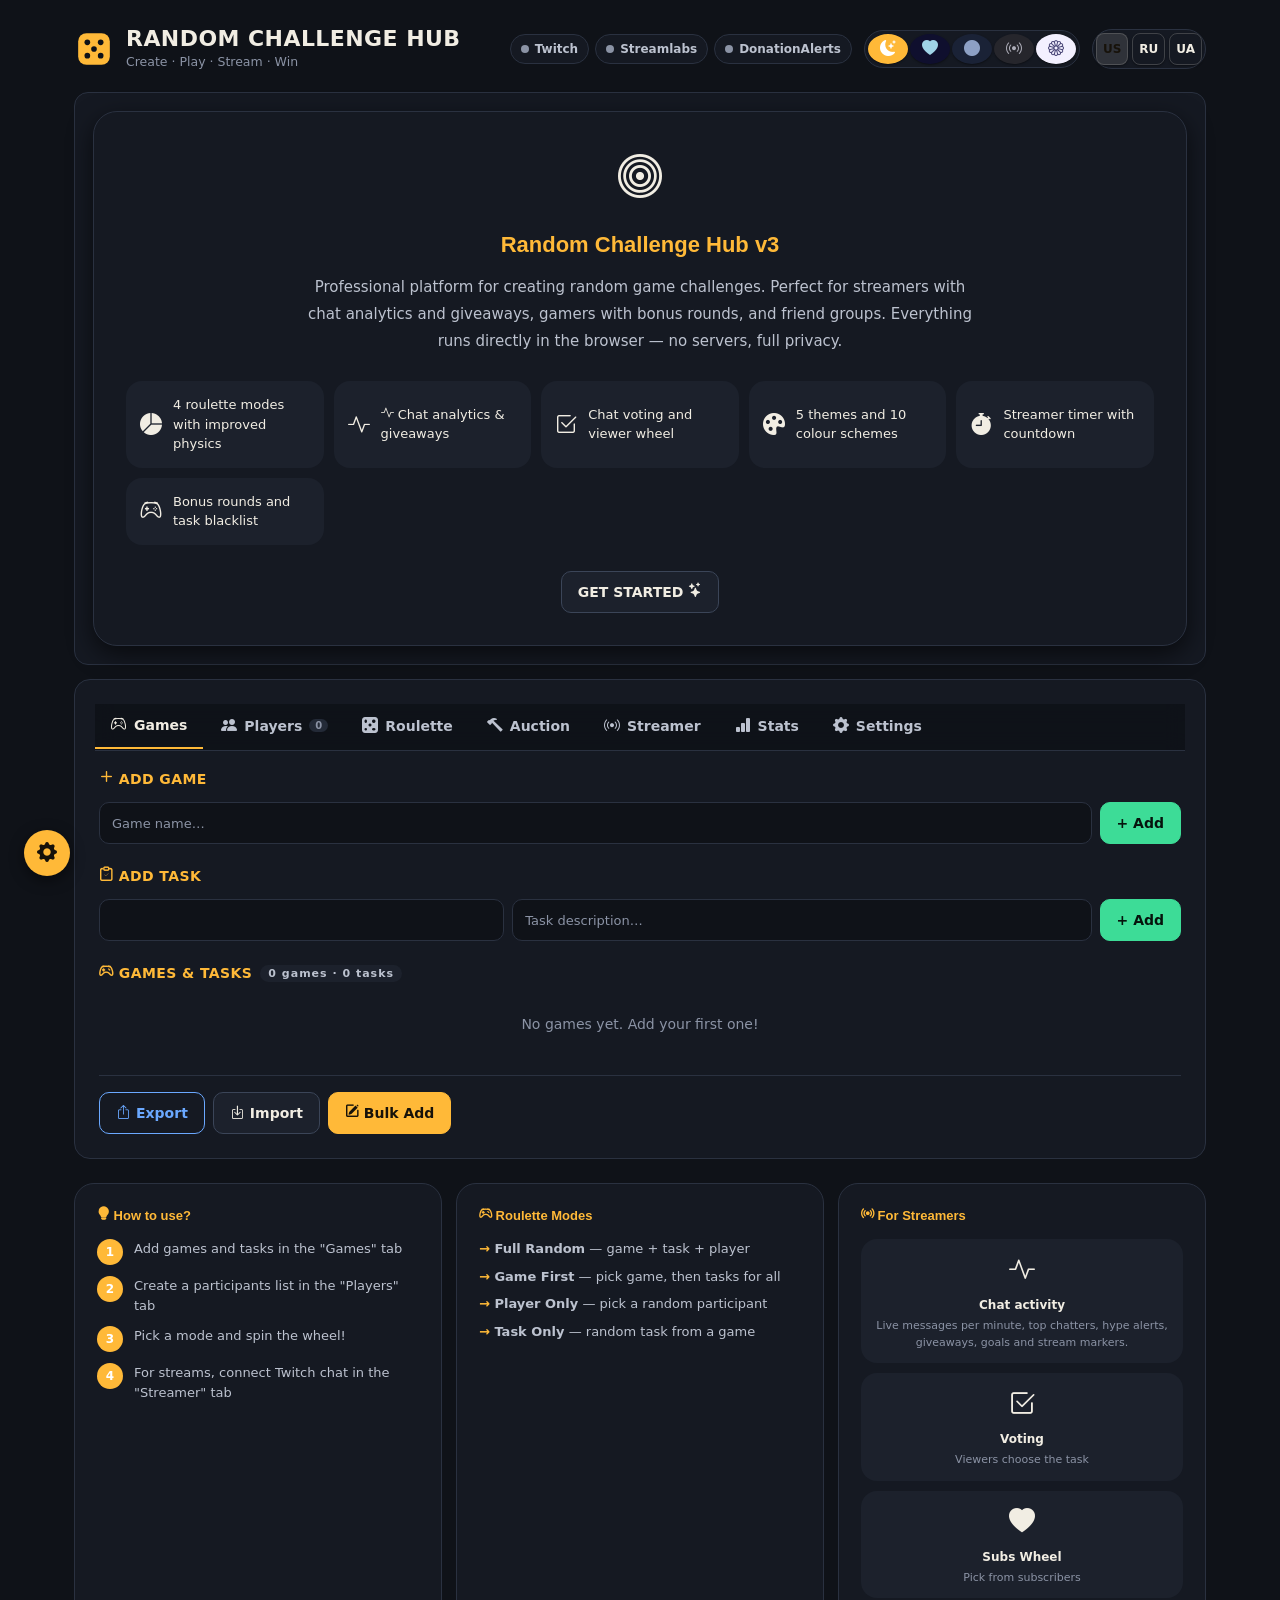
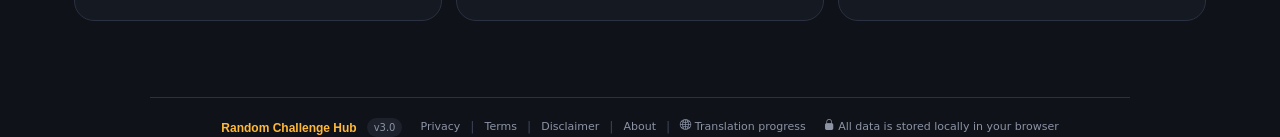
==== commit 040a6b26: "up" ====
--- a/index.html
+++ b/index.html
@@ -16,8 +16,8 @@
                    base-uri 'self';">
 
 <title data-i18n-meta="title">Random Challenge Hub v3 | Random Challenge Roulette for Streamers & Gamers</title>
-<meta name="description" data-i18n-meta="description" content="Random Challenge Hub — free interactive challenge roulette for streamers, gamers and groups. OBS overlay, Twitch chat voting, 4 roulette modes, 5 themes, 10 color schemes. Works directly in your browser without installation.">
-<meta name="keywords" data-i18n-meta="keywords" content="challenge roulette, streamer tools, OBS overlay, game challenges, random selection, Twitch roulette, random challenge, gaming tasks, stream tools, browser source OBS, challenge wheel">
+<meta name="description" data-i18n-meta="description" content="Random Challenge Hub — free interactive challenge roulette for streamers, gamers and groups. Twitch chat voting, chat activity stats, giveaways, 4 roulette modes, 5 themes, 10 color schemes. Works directly in your browser without installation.">
+<meta name="keywords" data-i18n-meta="keywords" content="challenge roulette, streamer tools, chat activity, Twitch giveaway, game challenges, random selection, Twitch roulette, random challenge, gaming tasks, stream tools, chat statistics, challenge wheel">
 <meta name="author" content="Random Challenge Hub">
 <meta name="robots" content="index, follow, max-snippet:-1, max-image-preview:large, max-video-preview:-1">
 <meta name="theme-color" content="#12151d">
@@ -29,7 +29,7 @@
 
 <!-- Open Graph -->
 <meta property="og:title" data-i18n-meta="og:title" content="Random Challenge Hub v3 | Challenge Roulette for Streamers">
-<meta property="og:description" data-i18n-meta="og:description" content="Free interactive challenge roulette with OBS overlay, Twitch chat voting, 4 modes, 5 themes and browser-based tools. No installation required.">
+<meta property="og:description" data-i18n-meta="og:description" content="Free interactive challenge roulette with chat activity stats, Twitch chat voting and giveaways, 4 modes, 5 themes and browser-based tools. No installation required.">
 <meta property="og:type" content="website">
 <meta property="og:url" content="https://random-challenge-hub.vercel.app">
 <meta property="og:locale" data-i18n-meta="locale" content="en_US">
@@ -42,7 +42,7 @@
 <!-- Twitter Card -->
 <meta name="twitter:card" content="summary_large_image">
 <meta name="twitter:title" data-i18n-meta="twitter:title" content="Random Challenge Hub v3 | Streamer Challenge Roulette">
-<meta name="twitter:description" data-i18n-meta="twitter:description" content="Free interactive challenge roulette with OBS overlay for streamers and gamers.">
+<meta name="twitter:description" data-i18n-meta="twitter:description" content="Free interactive challenge roulette with chat analytics for streamers and gamers.">
 <meta name="twitter:image" content="https://random-challenge-hub.vercel.app/favicon/favicon.png">
 <meta name="twitter:image:alt" data-i18n-meta="twitter:image_alt" content="Random Challenge Hub logo">
 
@@ -80,6 +80,9 @@
 <script src="i18n/ext.en.js"></script>
 <script src="i18n/ext.ru.js"></script>
 <script src="i18n/ext.uk.js"></script>
+<script src="i18n/act.en.js"></script>
+<script src="i18n/act.ru.js"></script>
+<script src="i18n/act.uk.js"></script>
 <!-- Community translations: add <script src="i18n/xx.js"></script> here -->
 <script src="i18n/i18n.js"></script>
 
@@ -89,7 +92,7 @@
     "@type": "WebApplication",
     "name": "Random Challenge Hub",
     "alternateName": "RCH",
-    "description": "Free interactive challenge roulette with OBS overlay for streamers and gamers. Twitch chat voting, 4 roulette modes, 5 themes and browser-based tools.",
+    "description": "Free interactive challenge roulette with chat analytics and giveaways for streamers and gamers. Twitch chat voting, 4 roulette modes, 5 themes and browser-based tools.",
     "url": "https://random-challenge-hub.vercel.app",
     "applicationCategory": "EntertainmentApplication",
     "applicationSubCategory": "GameApplication",
@@ -104,7 +107,7 @@
     "featureList": [
         "Donation auction (Streamlabs, DonationAlerts, Twitch Bits)",
         "4 roulette modes",
-        "OBS Browser Source overlay",
+        "Chat activity analytics and giveaways",
         "Twitch chat voting",
         "5 themes",
         "10 color schemes",
@@ -162,7 +165,7 @@
                 </p>
                 <div class="features-grid">
                     <div class="feature-item"><span class="feature-icon"><i class="bi bi-pie-chart-fill" aria-hidden="true"></i></span><span class="feature-text" data-i18n="feat.roulette_modes"></span></div>
-                    <div class="feature-item"><span class="feature-icon"><i class="bi bi-display" aria-hidden="true"></i></span><span class="feature-text" data-i18n="feat.obs_overlay"></span></div>
+                    <div class="feature-item"><span class="feature-icon"><i class="bi bi-activity" aria-hidden="true"></i></span><span class="feature-text" data-i18n="feat.chat_stats"></span></div>
                     <div class="feature-item"><span class="feature-icon"><i class="bi bi-check2-square" aria-hidden="true"></i></span><span class="feature-text" data-i18n="feat.chat_vote"></span></div>
                     <div class="feature-item"><span class="feature-icon"><i class="bi bi-palette-fill" aria-hidden="true"></i></span><span class="feature-text" data-i18n="feat.themes"></span></div>
                     <div class="feature-item"><span class="feature-icon"><i class="bi bi-stopwatch-fill" aria-hidden="true"></i></span><span class="feature-text" data-i18n="feat.timer"></span></div>
@@ -208,9 +211,9 @@
                 <h3 data-i18n="info.streamer_title"></h3>
                 <div class="audience-grid">
                     <div class="audience-item">
-                        <span class="audience-icon"><i class="bi bi-display" aria-hidden="true"></i></span>
-                        <strong data-i18n="info.obs_label">OBS Overlay</strong>
-                        <p data-i18n="info.obs_desc"></p>
+                        <span class="audience-icon"><i class="bi bi-activity" aria-hidden="true"></i></span>
+                        <strong data-i18n="info.stats_label">Chat activity</strong>
+                        <p data-i18n="info.stats_desc"></p>
                     </div>
                     <div class="audience-item">
                         <span class="audience-icon"><i class="bi bi-check2-square" aria-hidden="true"></i></span>
@@ -275,11 +278,11 @@
         </div>
     </footer>
 
-    <script src="js/bus.js"></script>
     <script src="js/wheel.js"></script>
     <script src="js/integrations.js"></script>
     <script src="script.js"></script>
     <script src="js/streamer.js"></script>
+    <script src="js/activity.js"></script>
     <script src="js/auction.js"></script>
 
     <script>
--- a/style.css
+++ b/style.css
@@ -1083,22 +1083,6 @@
 }
 .streamer-tool-actions button { font-size: 12px; padding: 8px 14px; flex: 1; min-width: 120px; box-sizing: border-box }
 
-/* OBS Overlay */
-.overlay-url-box {
-    display: flex; gap: 8px; align-items: stretch; background: var(--bg-input);
-    border: 1px solid var(--border-medium); border-radius: var(--radius-md); padding: 8px 12px; 
-    margin: 10px 0; flex-wrap: wrap;
-}
-.overlay-url-box input { 
-    flex: 1; background: transparent; border: none; color: var(--accent-primary); 
-    font-family: var(--font-mono); font-size: 11px; padding: 0; min-width: 200px;
-}
-.overlay-url-box button { 
-    flex-shrink: 0; padding: 6px 12px; font-size: 11px; white-space: nowrap;
-}
-.overlay-status { display: flex; align-items: center; gap: 6px; font-size: 11px; color: var(--accent-success); margin-top: 6px }
-.overlay-dot { width: 8px; height: 8px; border-radius: 50%; background: var(--accent-success); animation: livePulse 1.5s infinite }
-
 /* Chat vote / Viewer wheel */
 .channel-input-group { display: flex; gap: 8px; align-items: stretch; margin-bottom: 12px; flex-wrap: wrap }
 .channel-input-group input { flex: 1; min-width: 180px }
@@ -1127,7 +1111,7 @@
 .chat-text { color: var(--text-secondary) }
 .chat-badge { font-size: 8px; padding: 1px 5px; border-radius: var(--radius-full); background: var(--accent-primary); color: #fff; font-weight: 700; margin-right: 3px }
 
-/* Timer overlay */
+/* Timer */
 .timer-display {
     font-family: 'Orbitron', sans-serif, bootstrap-icons; font-size: 40px; font-weight: 900;
     text-align: center; color: var(--text-primary); letter-spacing: 4px;
@@ -1342,37 +1326,6 @@
 
 [data-theme="streamer"] .streamer-hero { box-shadow: 0 0 30px rgba(145,71,255,0.2) }
 [data-theme="streamer"] .cyber-tab.active { box-shadow: 0 4px 20px rgba(145,71,255,0.5) }
-
-/* ── OVERLAY PAGE (overlay.html) ── */
-body.overlay-mode {
-    background: transparent !important; padding: 0; margin: 0; overflow: hidden;
-    display: block; align-items: unset;
-}
-.obs-overlay {
-    width: 100vw; min-height: 100vh; display: flex; align-items: flex-start;
-    justify-content: flex-start; padding: 20px; pointer-events: none;
-}
-.obs-widget {
-    background: rgba(0,0,0,0.85); border: 2px solid var(--accent-primary);
-    border-radius: var(--radius-xl); padding: 18px 22px; pointer-events: none;
-    backdrop-filter: blur(12px); min-width: 280px;
-    animation: widgetSlideIn 0.6s cubic-bezier(0.34,1.56,0.64,1);
-}
-.obs-widget-compact { padding: 12px 16px; min-width: 240px }
-@keyframes widgetSlideIn { from { opacity: 0; transform: translateX(-40px) scale(0.9) } to { opacity: 1; transform: translateX(0) scale(1) } }
-.obs-widget-title { font-family: 'Orbitron', sans-serif, bootstrap-icons; font-size: 11px; letter-spacing: 2px; color: var(--accent-primary); text-transform: uppercase; margin-bottom: 10px; opacity: 0.8 }
-.obs-result-game   { font-size: 13px; color: var(--text-secondary); margin-bottom: 4px }
-.obs-result-player { font-size: 15px; font-weight: 700; color: var(--accent-primary); margin-bottom: 4px }
-.obs-result-task   { font-size: 14px; font-weight: 600; color: var(--accent-success) }
-.obs-separator { height: 1px; background: var(--border-light); margin: 8px 0 }
-
-/* Spinning wheel overlay */
-.obs-wheel-wrapper { display: flex; flex-direction: column; align-items: center; gap: 10px }
-.obs-wheel-wrapper canvas { max-width: 260px }
-
-/* OBS chroma key green bg option */
-.obs-overlay.chromakey { background: #00ff00 !important }
-.obs-overlay.chromakey .obs-widget { background: #00ff00 !important; border-color: transparent }
 
 /* ── RESPONSIVE ── */
 @media (max-width: 700px) {
@@ -1395,8 +1348,6 @@
     .timer-display { font-size: 28px }
     .channel-input-group { flex-direction: column; align-items: stretch }
     .channel-connect-btn { width: 100%; margin-top: 4px }
-    .overlay-url-box { flex-direction: column; align-items: stretch }
-    .overlay-url-box button { width: 100%; margin-top: 4px }
 }
 
 @media (max-width: 480px) {
@@ -1943,7 +1894,6 @@
 .streamer-tool-icon { font-size:22px; width:40px; height:40px; flex:none; display:grid; place-items:center; border-radius:10px; background:var(--bg-tertiary) }
 .streamer-tool-title { font:700 15px var(--font-display); margin:0 } .streamer-tool-desc { margin:2px 0 0; font-size:12.5px; color:var(--text-muted) }
 .streamer-tool-actions, .timer-controls { display:flex; flex-wrap:wrap; gap:8px; margin:8px 0 } .streamer-tool-actions .cyber-btn, .timer-controls .cyber-btn { flex:1 1 auto }
-.overlay-url-box { display:flex; gap:8px } .overlay-url-box input { flex:1; min-width:0; font-family:var(--font-mono,monospace); font-size:12px }
 .timer-display { font-family:var(--font-display); font-size:clamp(30px,9vw,44px); font-weight:800; letter-spacing:.04em; text-align:center; padding:12px; border-radius:12px; border:1px solid var(--border-light); background:var(--bg-input); font-variant-numeric:tabular-nums }
 .timer-display.warning { color:var(--accent-warning); border-color:var(--accent-warning) } .timer-display.danger { color:var(--accent-danger); border-color:var(--accent-danger); animation:blink 1s infinite }
 .chat-box { height:180px; font-family:var(--font-body); font-size:13px; border-radius:10px }
@@ -2239,7 +2189,6 @@
 .feed-src { color:var(--text-muted) }
 .un-actions select { max-width:100%; flex:1 1 160px }
 .un-actions { flex:1 1 220px; justify-content:flex-end }
-.overlay-url-box { flex-wrap:wrap } .overlay-url-box input { flex:1 1 220px }
 
 /* ── general responsive polish ── */
 img, canvas, svg { max-width:100% }
@@ -2279,3 +2228,75 @@
 .pa-addrow > input, .pa-addrow > .cyber-btn { min-width:0; width:100% }
 .pa-addrow > .cyber-btn { width:auto }
 @media (max-width:420px) { .pa-addrow > .cyber-btn { width:100% } }
+
+/* ── CHAT ACTIVITY / STREAMER TOOLBOX (js/activity.js) ── */
+.streamer-tool-card.wide { grid-column: 1 / -1 }
+.chat-user[data-ac] { cursor: pointer }
+.chat-user[data-ac]:hover { text-decoration: underline }
+.chat-text mark { background: var(--accent-warning); color: #000; border-radius: 3px; padding: 0 2px }
+.act-chat-tools { display: flex; flex-wrap: wrap; align-items: center; gap: 8px; margin: 6px 0 }
+.act-chat-tools select { flex: 0 1 150px; min-width: 0 }
+.act-chat-tools input[type=search] { flex: 1 1 140px; min-width: 0 }
+.act-chat-tools .check-row { margin: 0; font-size: 12.5px }
+
+.act-kpis { display: grid; grid-template-columns: repeat(auto-fit, minmax(92px, 1fr)); gap: 8px }
+.act-kpi { background: var(--bg-tertiary); border-radius: 10px; padding: 10px 8px; text-align: center; display: grid; gap: 2px }
+.act-kpi b { font: 800 22px var(--font-display); color: var(--text-primary); font-variant-numeric: tabular-nums }
+.act-kpi span { font-size: 11px; color: var(--text-muted); text-transform: uppercase; letter-spacing: .04em }
+.act-level { display: inline-flex; align-items: center; gap: 6px; width: fit-content; padding: 5px 12px; border-radius: 999px; font-size: 12.5px; font-weight: 700; background: var(--bg-tertiary); color: var(--text-secondary) }
+.act-level.calm { color: var(--accent-success) } .act-level.active { color: var(--accent-primary) }
+.act-level.hot { color: var(--accent-warning) } .act-level.fire { color: var(--accent-danger); animation: livePulse 1s infinite }
+.act-spark { width: 100%; height: 72px; display: block; background: var(--bg-tertiary); border-radius: 10px }
+.act-cols { display: grid; grid-template-columns: repeat(auto-fit, minmax(260px, 1fr)); gap: 16px }
+.act-h { margin: 6px 0; font-size: 12.5px; text-transform: uppercase; letter-spacing: .05em; color: var(--text-muted); display: flex; align-items: center; gap: 6px }
+.act-lb { display: grid; gap: 4px }
+.act-lb-row { display: grid; grid-template-columns: 22px minmax(70px, 1.2fr) minmax(40px, 1fr) 34px 28px; align-items: center; gap: 8px; font-size: 13px }
+.act-rank { color: var(--text-muted); font-family: var(--font-mono); font-size: 12px; text-align: right }
+.act-lb-name { background: none; border: 0; padding: 2px 0; color: var(--text-primary); font: inherit; font-weight: 600; text-align: left; cursor: pointer; overflow: hidden; text-overflow: ellipsis; white-space: nowrap }
+.act-lb-name:hover { color: var(--accent-primary) }
+.act-lb-bar { height: 6px; background: var(--bg-hover); border-radius: 3px; overflow: hidden }
+.act-lb-bar i { display: block; height: 100%; background: var(--gradient-primary); border-radius: 3px }
+.act-lb-n { text-align: right; font-variant-numeric: tabular-nums; color: var(--text-secondary) }
+.act-mini { width: 28px; height: 28px; display: inline-grid; place-items: center; padding: 0; border-radius: 8px; border: 1px solid var(--border-light); background: var(--bg-tertiary); color: var(--text-secondary); cursor: pointer }
+.act-mini:hover { border-color: var(--accent-primary); color: var(--accent-primary) }
+.act-chips { display: flex; flex-wrap: wrap; gap: 6px }
+.act-chip { display: inline-flex; align-items: center; gap: 5px; padding: 4px 10px; border-radius: 999px; background: var(--bg-tertiary); font-size: 12.5px; color: var(--text-secondary) }
+.act-chip b { color: var(--text-primary); font-variant-numeric: tabular-nums }
+.act-chip-btn { border: 1px solid var(--border-light); cursor: pointer; font-family: inherit }
+.act-chip-btn:hover { border-color: var(--accent-primary); color: var(--text-primary) }
+.act-fold { background: var(--bg-tertiary); border-radius: 10px; padding: 8px 12px }
+.act-fold > summary { cursor: pointer; font-weight: 600; font-size: 13px; color: var(--text-secondary) }
+.act-fold[open] > summary { margin-bottom: 8px }
+
+.act-feed { display: grid; gap: 4px; max-height: 340px; overflow-y: auto; padding-right: 2px }
+.act-ev { display: grid; grid-template-columns: 24px 1fr auto; align-items: center; gap: 8px; padding: 6px 10px; border-radius: 8px; background: var(--bg-tertiary); font-size: 13px }
+.act-ev-ic { color: var(--accent-primary) }
+.act-ev.k-sub .act-ev-ic, .act-ev.k-gift .act-ev-ic, .act-ev.k-bits .act-ev-ic, .act-ev.k-donation .act-ev-ic { color: var(--accent-success) }
+.act-ev.k-hype .act-ev-ic { color: var(--accent-danger) } .act-ev.k-idle .act-ev-ic { color: var(--text-muted) }
+.act-ev.k-giveaway .act-ev-ic, .act-ev.k-goal .act-ev-ic { color: var(--accent-warning) }
+.act-ev-text { overflow-wrap: anywhere }
+.act-ev-time { font-size: 11px; color: var(--text-muted); font-variant-numeric: tabular-nums }
+
+.act-gw-status { display: flex; align-items: center; gap: 8px; flex-wrap: wrap }
+.act-dot { width: 9px; height: 9px; border-radius: 50%; background: var(--text-muted) }
+.act-gw-status.open .act-dot { background: var(--accent-success); animation: livePulse 1.2s infinite }
+.act-gw-winners { display: flex; flex-wrap: wrap; gap: 6px; align-items: center }
+.act-gw-win { display: inline-flex; align-items: center; gap: 8px; padding: 4px 6px 4px 12px; border-radius: 999px; background: var(--bg-tertiary); border: 1px solid var(--accent-warning) }
+
+.act-goal { display: grid; gap: 6px; margin: 8px 0 }
+.act-goal-bar { height: 16px; background: var(--bg-tertiary); border-radius: 999px; overflow: hidden; border: 1px solid var(--border-light) }
+.act-goal-bar i { display: block; height: 100%; width: 0; background: var(--gradient-primary); border-radius: 999px; transition: width .5s ease }
+.act-goal.done .act-goal-bar i { background: var(--accent-success) }
+.act-goal-text { text-align: center; font: 700 13px var(--font-mono); color: var(--text-secondary) }
+
+.act-mks, .act-rms { display: grid; gap: 4px; max-height: 260px; overflow-y: auto }
+.act-mk { display: grid; grid-template-columns: 64px 1fr 28px; align-items: center; gap: 8px; padding: 6px 10px; border-radius: 8px; background: var(--bg-tertiary); font-size: 13px }
+.act-mk-t { font-family: var(--font-mono); color: var(--accent-primary) }
+.act-mk-l { overflow-wrap: anywhere }
+.act-rm { display: grid; grid-template-columns: 1fr auto auto 28px; align-items: center; gap: 8px; padding: 4px 10px; border-radius: 8px; background: var(--bg-tertiary); font-size: 13px }
+.act-rm .check-row { margin: 0 } .act-rm.off { opacity: .6 }
+.act-rm-next { font-family: var(--font-mono); min-width: 64px; text-align: right; color: var(--accent-warning) }
+@media (max-width: 480px) {
+    .act-lb-row { grid-template-columns: 20px 1fr 34px 28px } .act-lb-bar { display: none }
+    .act-rm { grid-template-columns: 1fr auto 28px } .act-rm .muted { display: none }
+}
--- a/style.css
+++ b/style.css
@@ -1083,22 +1083,6 @@
 }
 .streamer-tool-actions button { font-size: 12px; padding: 8px 14px; flex: 1; min-width: 120px; box-sizing: border-box }
 
-/* OBS Overlay */
-.overlay-url-box {
-    display: flex; gap: 8px; align-items: stretch; background: var(--bg-input);
-    border: 1px solid var(--border-medium); border-radius: var(--radius-md); padding: 8px 12px; 
-    margin: 10px 0; flex-wrap: wrap;
-}
-.overlay-url-box input { 
-    flex: 1; background: transparent; border: none; color: var(--accent-primary); 
-    font-family: var(--font-mono); font-size: 11px; padding: 0; min-width: 200px;
-}
-.overlay-url-box button { 
-    flex-shrink: 0; padding: 6px 12px; font-size: 11px; white-space: nowrap;
-}
-.overlay-status { display: flex; align-items: center; gap: 6px; font-size: 11px; color: var(--accent-success); margin-top: 6px }
-.overlay-dot { width: 8px; height: 8px; border-radius: 50%; background: var(--accent-success); animation: livePulse 1.5s infinite }
-
 /* Chat vote / Viewer wheel */
 .channel-input-group { display: flex; gap: 8px; align-items: stretch; margin-bottom: 12px; flex-wrap: wrap }
 .channel-input-group input { flex: 1; min-width: 180px }
@@ -1127,7 +1111,7 @@
 .chat-text { color: var(--text-secondary) }
 .chat-badge { font-size: 8px; padding: 1px 5px; border-radius: var(--radius-full); background: var(--accent-primary); color: #fff; font-weight: 700; margin-right: 3px }
 
-/* Timer overlay */
+/* Timer */
 .timer-display {
     font-family: 'Orbitron', sans-serif, bootstrap-icons; font-size: 40px; font-weight: 900;
     text-align: center; color: var(--text-primary); letter-spacing: 4px;
@@ -1342,37 +1326,6 @@
 
 [data-theme="streamer"] .streamer-hero { box-shadow: 0 0 30px rgba(145,71,255,0.2) }
 [data-theme="streamer"] .cyber-tab.active { box-shadow: 0 4px 20px rgba(145,71,255,0.5) }
-
-/* ── OVERLAY PAGE (overlay.html) ── */
-body.overlay-mode {
-    background: transparent !important; padding: 0; margin: 0; overflow: hidden;
-    display: block; align-items: unset;
-}
-.obs-overlay {
-    width: 100vw; min-height: 100vh; display: flex; align-items: flex-start;
-    justify-content: flex-start; padding: 20px; pointer-events: none;
-}
-.obs-widget {
-    background: rgba(0,0,0,0.85); border: 2px solid var(--accent-primary);
-    border-radius: var(--radius-xl); padding: 18px 22px; pointer-events: none;
-    backdrop-filter: blur(12px); min-width: 280px;
-    animation: widgetSlideIn 0.6s cubic-bezier(0.34,1.56,0.64,1);
-}
-.obs-widget-compact { padding: 12px 16px; min-width: 240px }
-@keyframes widgetSlideIn { from { opacity: 0; transform: translateX(-40px) scale(0.9) } to { opacity: 1; transform: translateX(0) scale(1) } }
-.obs-widget-title { font-family: 'Orbitron', sans-serif, bootstrap-icons; font-size: 11px; letter-spacing: 2px; color: var(--accent-primary); text-transform: uppercase; margin-bottom: 10px; opacity: 0.8 }
-.obs-result-game   { font-size: 13px; color: var(--text-secondary); margin-bottom: 4px }
-.obs-result-player { font-size: 15px; font-weight: 700; color: var(--accent-primary); margin-bottom: 4px }
-.obs-result-task   { font-size: 14px; font-weight: 600; color: var(--accent-success) }
-.obs-separator { height: 1px; background: var(--border-light); margin: 8px 0 }
-
-/* Spinning wheel overlay */
-.obs-wheel-wrapper { display: flex; flex-direction: column; align-items: center; gap: 10px }
-.obs-wheel-wrapper canvas { max-width: 260px }
-
-/* OBS chroma key green bg option */
-.obs-overlay.chromakey { background: #00ff00 !important }
-.obs-overlay.chromakey .obs-widget { background: #00ff00 !important; border-color: transparent }
 
 /* ── RESPONSIVE ── */
 @media (max-width: 700px) {
@@ -1395,8 +1348,6 @@
     .timer-display { font-size: 28px }
     .channel-input-group { flex-direction: column; align-items: stretch }
     .channel-connect-btn { width: 100%; margin-top: 4px }
-    .overlay-url-box { flex-direction: column; align-items: stretch }
-    .overlay-url-box button { width: 100%; margin-top: 4px }
 }
 
 @media (max-width: 480px) {
@@ -1943,7 +1894,6 @@
 .streamer-tool-icon { font-size:22px; width:40px; height:40px; flex:none; display:grid; place-items:center; border-radius:10px; background:var(--bg-tertiary) }
 .streamer-tool-title { font:700 15px var(--font-display); margin:0 } .streamer-tool-desc { margin:2px 0 0; font-size:12.5px; color:var(--text-muted) }
 .streamer-tool-actions, .timer-controls { display:flex; flex-wrap:wrap; gap:8px; margin:8px 0 } .streamer-tool-actions .cyber-btn, .timer-controls .cyber-btn { flex:1 1 auto }
-.overlay-url-box { display:flex; gap:8px } .overlay-url-box input { flex:1; min-width:0; font-family:var(--font-mono,monospace); font-size:12px }
 .timer-display { font-family:var(--font-display); font-size:clamp(30px,9vw,44px); font-weight:800; letter-spacing:.04em; text-align:center; padding:12px; border-radius:12px; border:1px solid var(--border-light); background:var(--bg-input); font-variant-numeric:tabular-nums }
 .timer-display.warning { color:var(--accent-warning); border-color:var(--accent-warning) } .timer-display.danger { color:var(--accent-danger); border-color:var(--accent-danger); animation:blink 1s infinite }
 .chat-box { height:180px; font-family:var(--font-body); font-size:13px; border-radius:10px }
@@ -2239,7 +2189,6 @@
 .feed-src { color:var(--text-muted) }
 .un-actions select { max-width:100%; flex:1 1 160px }
 .un-actions { flex:1 1 220px; justify-content:flex-end }
-.overlay-url-box { flex-wrap:wrap } .overlay-url-box input { flex:1 1 220px }
 
 /* ── general responsive polish ── */
 img, canvas, svg { max-width:100% }
@@ -2279,3 +2228,75 @@
 .pa-addrow > input, .pa-addrow > .cyber-btn { min-width:0; width:100% }
 .pa-addrow > .cyber-btn { width:auto }
 @media (max-width:420px) { .pa-addrow > .cyber-btn { width:100% } }
+
+/* ── CHAT ACTIVITY / STREAMER TOOLBOX (js/activity.js) ── */
+.streamer-tool-card.wide { grid-column: 1 / -1 }
+.chat-user[data-ac] { cursor: pointer }
+.chat-user[data-ac]:hover { text-decoration: underline }
+.chat-text mark { background: var(--accent-warning); color: #000; border-radius: 3px; padding: 0 2px }
+.act-chat-tools { display: flex; flex-wrap: wrap; align-items: center; gap: 8px; margin: 6px 0 }
+.act-chat-tools select { flex: 0 1 150px; min-width: 0 }
+.act-chat-tools input[type=search] { flex: 1 1 140px; min-width: 0 }
+.act-chat-tools .check-row { margin: 0; font-size: 12.5px }
+
+.act-kpis { display: grid; grid-template-columns: repeat(auto-fit, minmax(92px, 1fr)); gap: 8px }
+.act-kpi { background: var(--bg-tertiary); border-radius: 10px; padding: 10px 8px; text-align: center; display: grid; gap: 2px }
+.act-kpi b { font: 800 22px var(--font-display); color: var(--text-primary); font-variant-numeric: tabular-nums }
+.act-kpi span { font-size: 11px; color: var(--text-muted); text-transform: uppercase; letter-spacing: .04em }
+.act-level { display: inline-flex; align-items: center; gap: 6px; width: fit-content; padding: 5px 12px; border-radius: 999px; font-size: 12.5px; font-weight: 700; background: var(--bg-tertiary); color: var(--text-secondary) }
+.act-level.calm { color: var(--accent-success) } .act-level.active { color: var(--accent-primary) }
+.act-level.hot { color: var(--accent-warning) } .act-level.fire { color: var(--accent-danger); animation: livePulse 1s infinite }
+.act-spark { width: 100%; height: 72px; display: block; background: var(--bg-tertiary); border-radius: 10px }
+.act-cols { display: grid; grid-template-columns: repeat(auto-fit, minmax(260px, 1fr)); gap: 16px }
+.act-h { margin: 6px 0; font-size: 12.5px; text-transform: uppercase; letter-spacing: .05em; color: var(--text-muted); display: flex; align-items: center; gap: 6px }
+.act-lb { display: grid; gap: 4px }
+.act-lb-row { display: grid; grid-template-columns: 22px minmax(70px, 1.2fr) minmax(40px, 1fr) 34px 28px; align-items: center; gap: 8px; font-size: 13px }
+.act-rank { color: var(--text-muted); font-family: var(--font-mono); font-size: 12px; text-align: right }
+.act-lb-name { background: none; border: 0; padding: 2px 0; color: var(--text-primary); font: inherit; font-weight: 600; text-align: left; cursor: pointer; overflow: hidden; text-overflow: ellipsis; white-space: nowrap }
+.act-lb-name:hover { color: var(--accent-primary) }
+.act-lb-bar { height: 6px; background: var(--bg-hover); border-radius: 3px; overflow: hidden }
+.act-lb-bar i { display: block; height: 100%; background: var(--gradient-primary); border-radius: 3px }
+.act-lb-n { text-align: right; font-variant-numeric: tabular-nums; color: var(--text-secondary) }
+.act-mini { width: 28px; height: 28px; display: inline-grid; place-items: center; padding: 0; border-radius: 8px; border: 1px solid var(--border-light); background: var(--bg-tertiary); color: var(--text-secondary); cursor: pointer }
+.act-mini:hover { border-color: var(--accent-primary); color: var(--accent-primary) }
+.act-chips { display: flex; flex-wrap: wrap; gap: 6px }
+.act-chip { display: inline-flex; align-items: center; gap: 5px; padding: 4px 10px; border-radius: 999px; background: var(--bg-tertiary); font-size: 12.5px; color: var(--text-secondary) }
+.act-chip b { color: var(--text-primary); font-variant-numeric: tabular-nums }
+.act-chip-btn { border: 1px solid var(--border-light); cursor: pointer; font-family: inherit }
+.act-chip-btn:hover { border-color: var(--accent-primary); color: var(--text-primary) }
+.act-fold { background: var(--bg-tertiary); border-radius: 10px; padding: 8px 12px }
+.act-fold > summary { cursor: pointer; font-weight: 600; font-size: 13px; color: var(--text-secondary) }
+.act-fold[open] > summary { margin-bottom: 8px }
+
+.act-feed { display: grid; gap: 4px; max-height: 340px; overflow-y: auto; padding-right: 2px }
+.act-ev { display: grid; grid-template-columns: 24px 1fr auto; align-items: center; gap: 8px; padding: 6px 10px; border-radius: 8px; background: var(--bg-tertiary); font-size: 13px }
+.act-ev-ic { color: var(--accent-primary) }
+.act-ev.k-sub .act-ev-ic, .act-ev.k-gift .act-ev-ic, .act-ev.k-bits .act-ev-ic, .act-ev.k-donation .act-ev-ic { color: var(--accent-success) }
+.act-ev.k-hype .act-ev-ic { color: var(--accent-danger) } .act-ev.k-idle .act-ev-ic { color: var(--text-muted) }
+.act-ev.k-giveaway .act-ev-ic, .act-ev.k-goal .act-ev-ic { color: var(--accent-warning) }
+.act-ev-text { overflow-wrap: anywhere }
+.act-ev-time { font-size: 11px; color: var(--text-muted); font-variant-numeric: tabular-nums }
+
+.act-gw-status { display: flex; align-items: center; gap: 8px; flex-wrap: wrap }
+.act-dot { width: 9px; height: 9px; border-radius: 50%; background: var(--text-muted) }
+.act-gw-status.open .act-dot { background: var(--accent-success); animation: livePulse 1.2s infinite }
+.act-gw-winners { display: flex; flex-wrap: wrap; gap: 6px; align-items: center }
+.act-gw-win { display: inline-flex; align-items: center; gap: 8px; padding: 4px 6px 4px 12px; border-radius: 999px; background: var(--bg-tertiary); border: 1px solid var(--accent-warning) }
+
+.act-goal { display: grid; gap: 6px; margin: 8px 0 }
+.act-goal-bar { height: 16px; background: var(--bg-tertiary); border-radius: 999px; overflow: hidden; border: 1px solid var(--border-light) }
+.act-goal-bar i { display: block; height: 100%; width: 0; background: var(--gradient-primary); border-radius: 999px; transition: width .5s ease }
+.act-goal.done .act-goal-bar i { background: var(--accent-success) }
+.act-goal-text { text-align: center; font: 700 13px var(--font-mono); color: var(--text-secondary) }
+
+.act-mks, .act-rms { display: grid; gap: 4px; max-height: 260px; overflow-y: auto }
+.act-mk { display: grid; grid-template-columns: 64px 1fr 28px; align-items: center; gap: 8px; padding: 6px 10px; border-radius: 8px; background: var(--bg-tertiary); font-size: 13px }
+.act-mk-t { font-family: var(--font-mono); color: var(--accent-primary) }
+.act-mk-l { overflow-wrap: anywhere }
+.act-rm { display: grid; grid-template-columns: 1fr auto auto 28px; align-items: center; gap: 8px; padding: 4px 10px; border-radius: 8px; background: var(--bg-tertiary); font-size: 13px }
+.act-rm .check-row { margin: 0 } .act-rm.off { opacity: .6 }
+.act-rm-next { font-family: var(--font-mono); min-width: 64px; text-align: right; color: var(--accent-warning) }
+@media (max-width: 480px) {
+    .act-lb-row { grid-template-columns: 20px 1fr 34px 28px } .act-lb-bar { display: none }
+    .act-rm { grid-template-columns: 1fr auto 28px } .act-rm .muted { display: none }
+}
